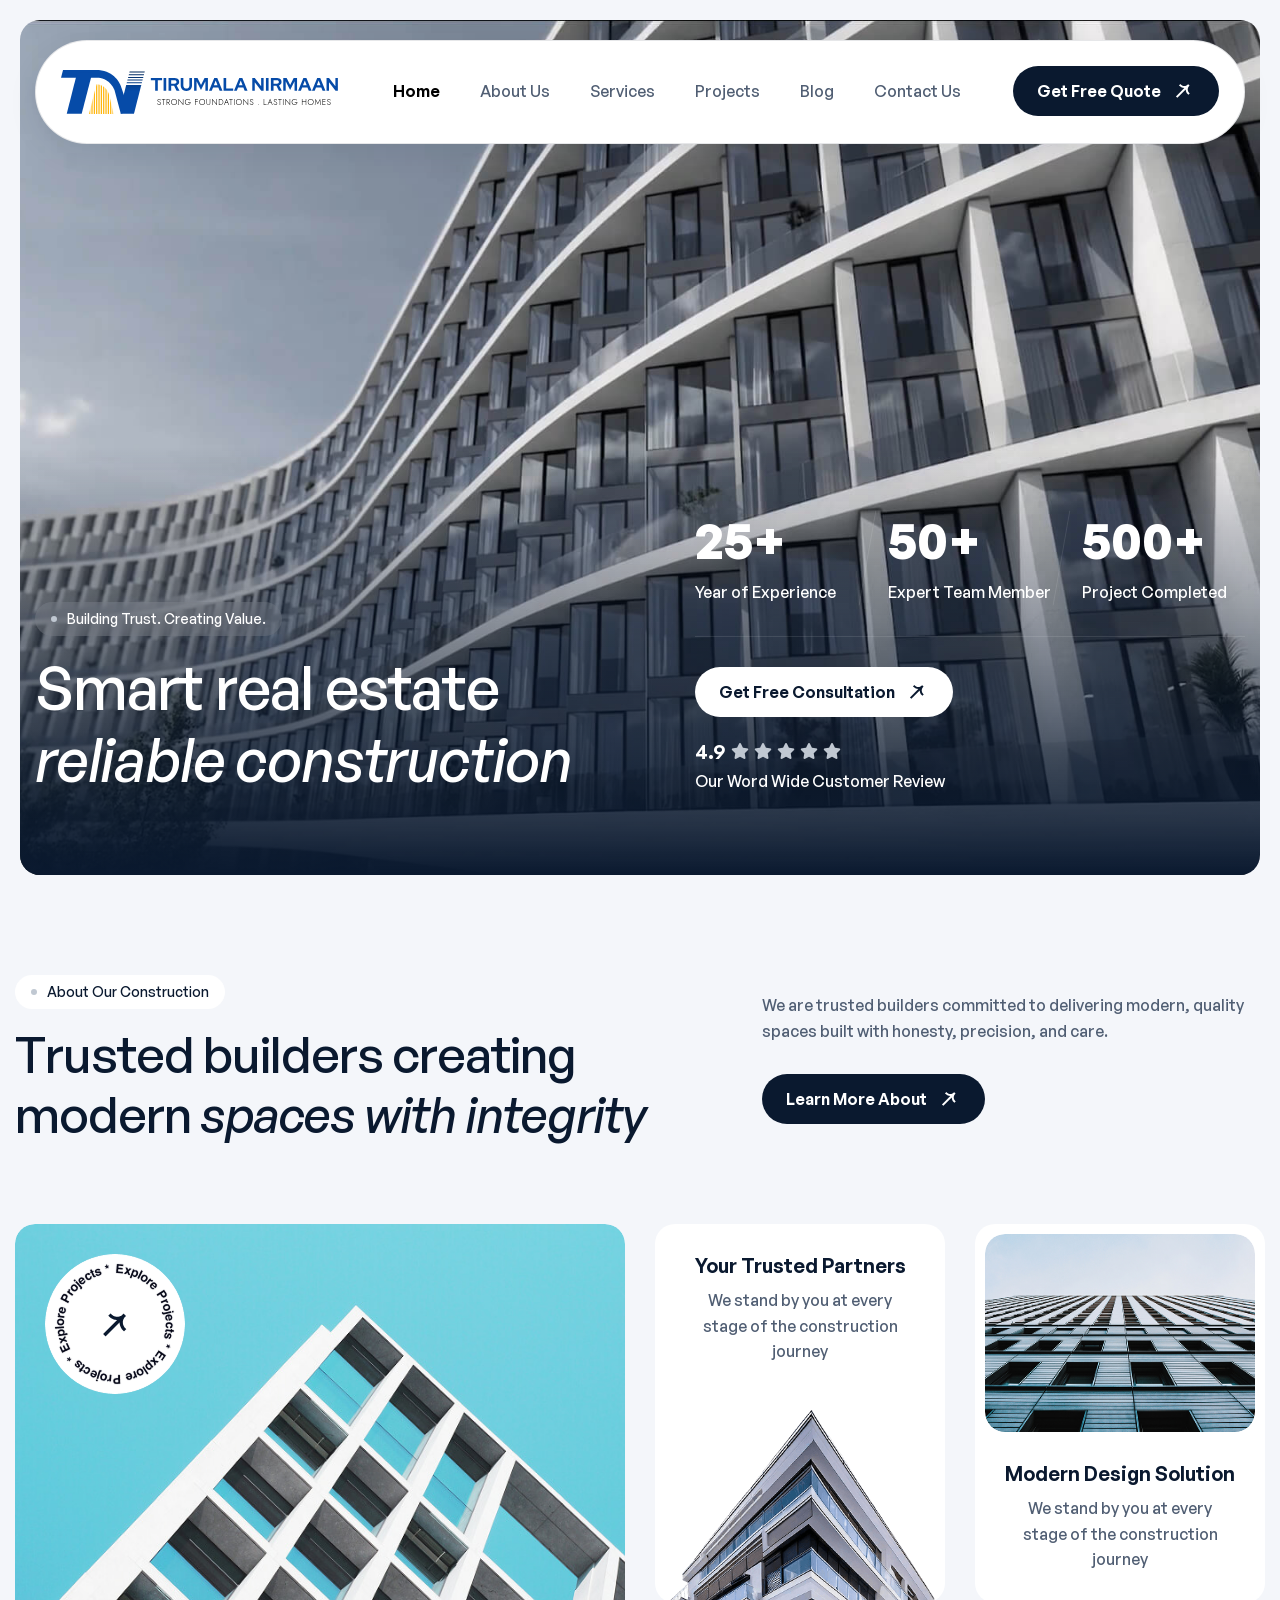
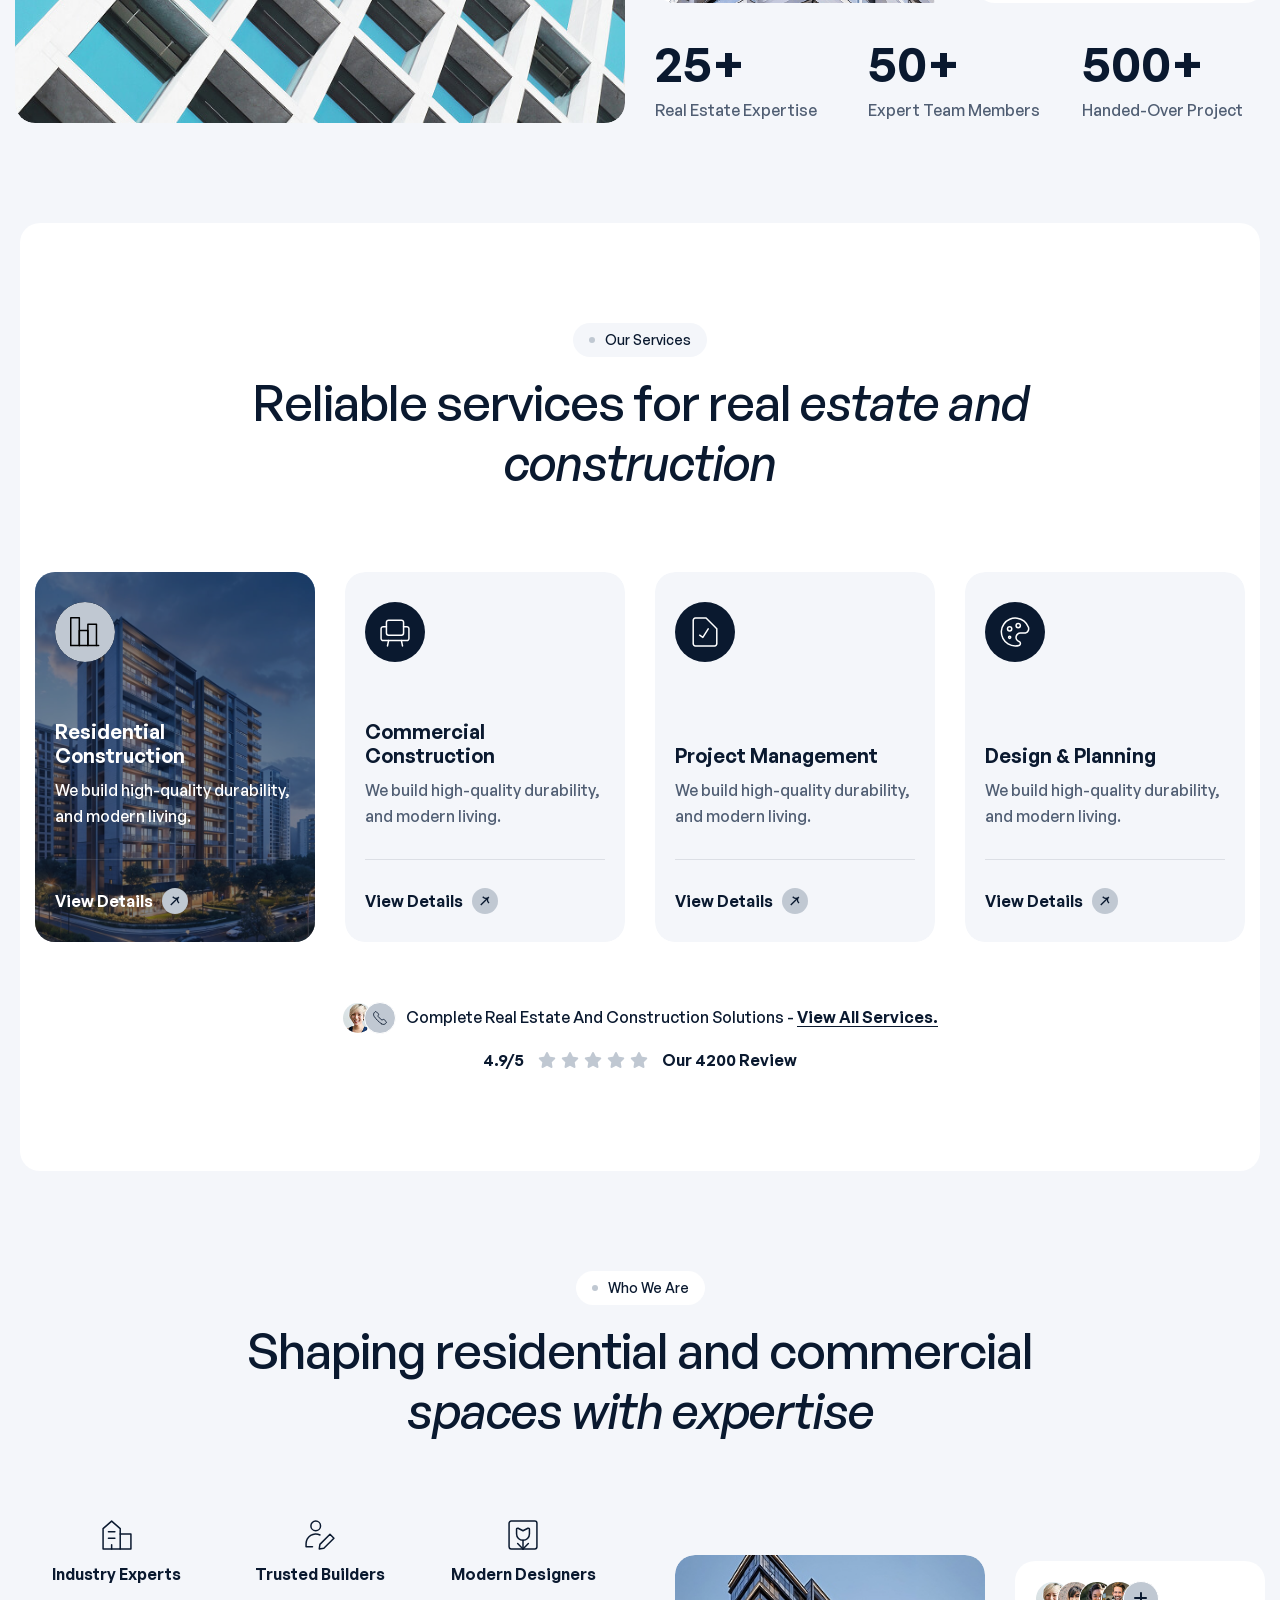
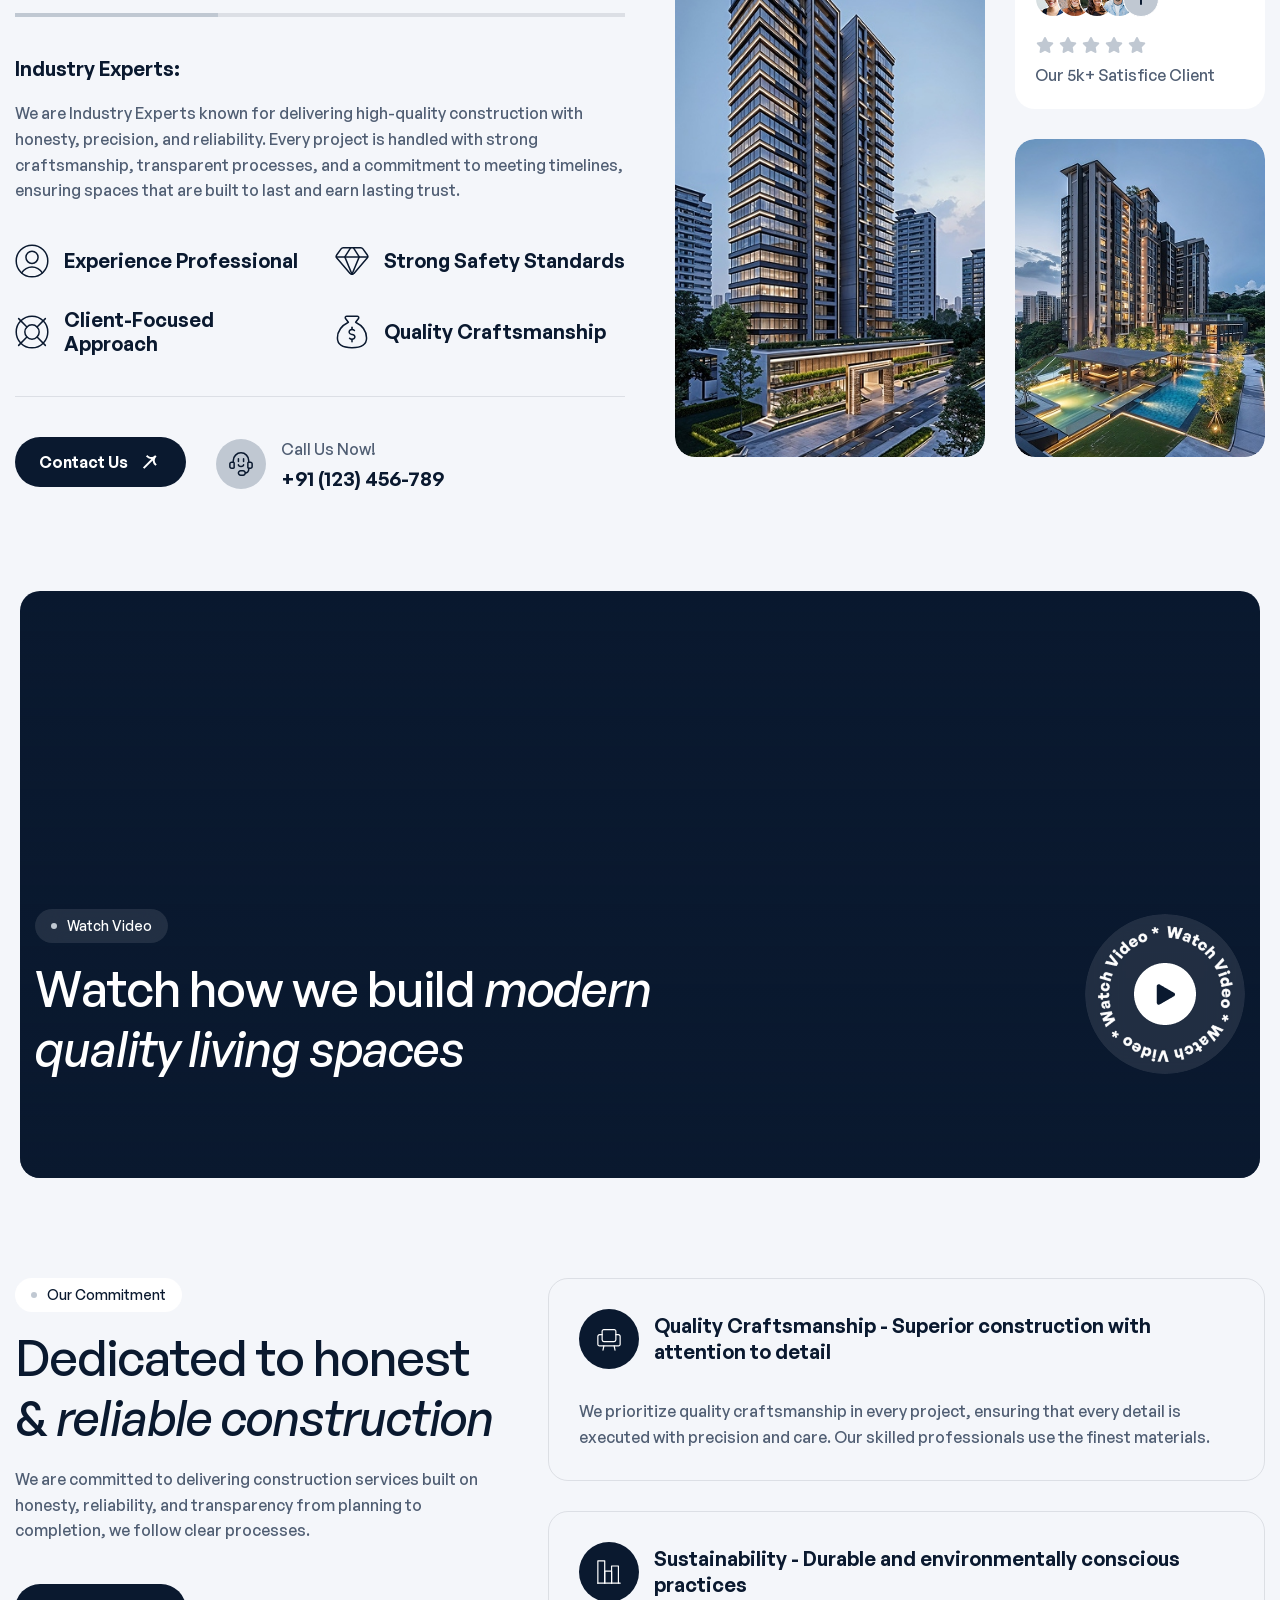
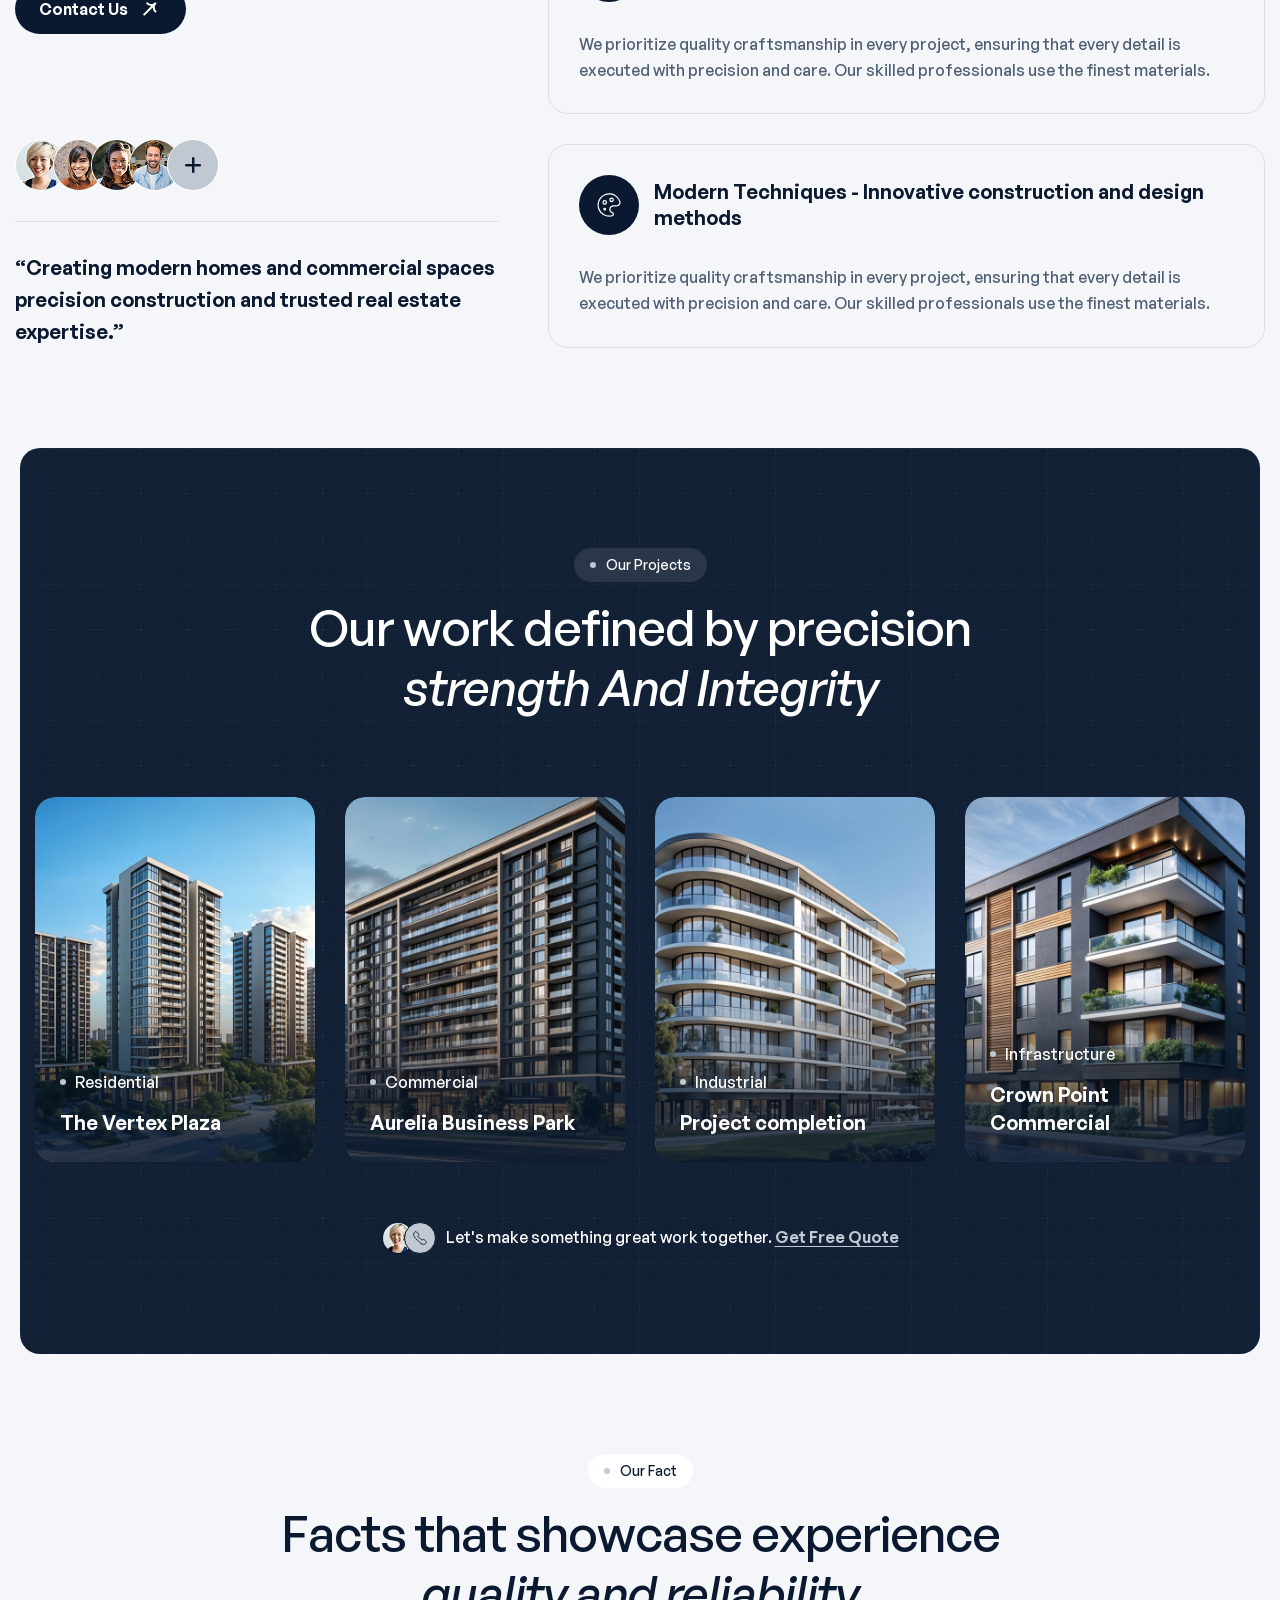
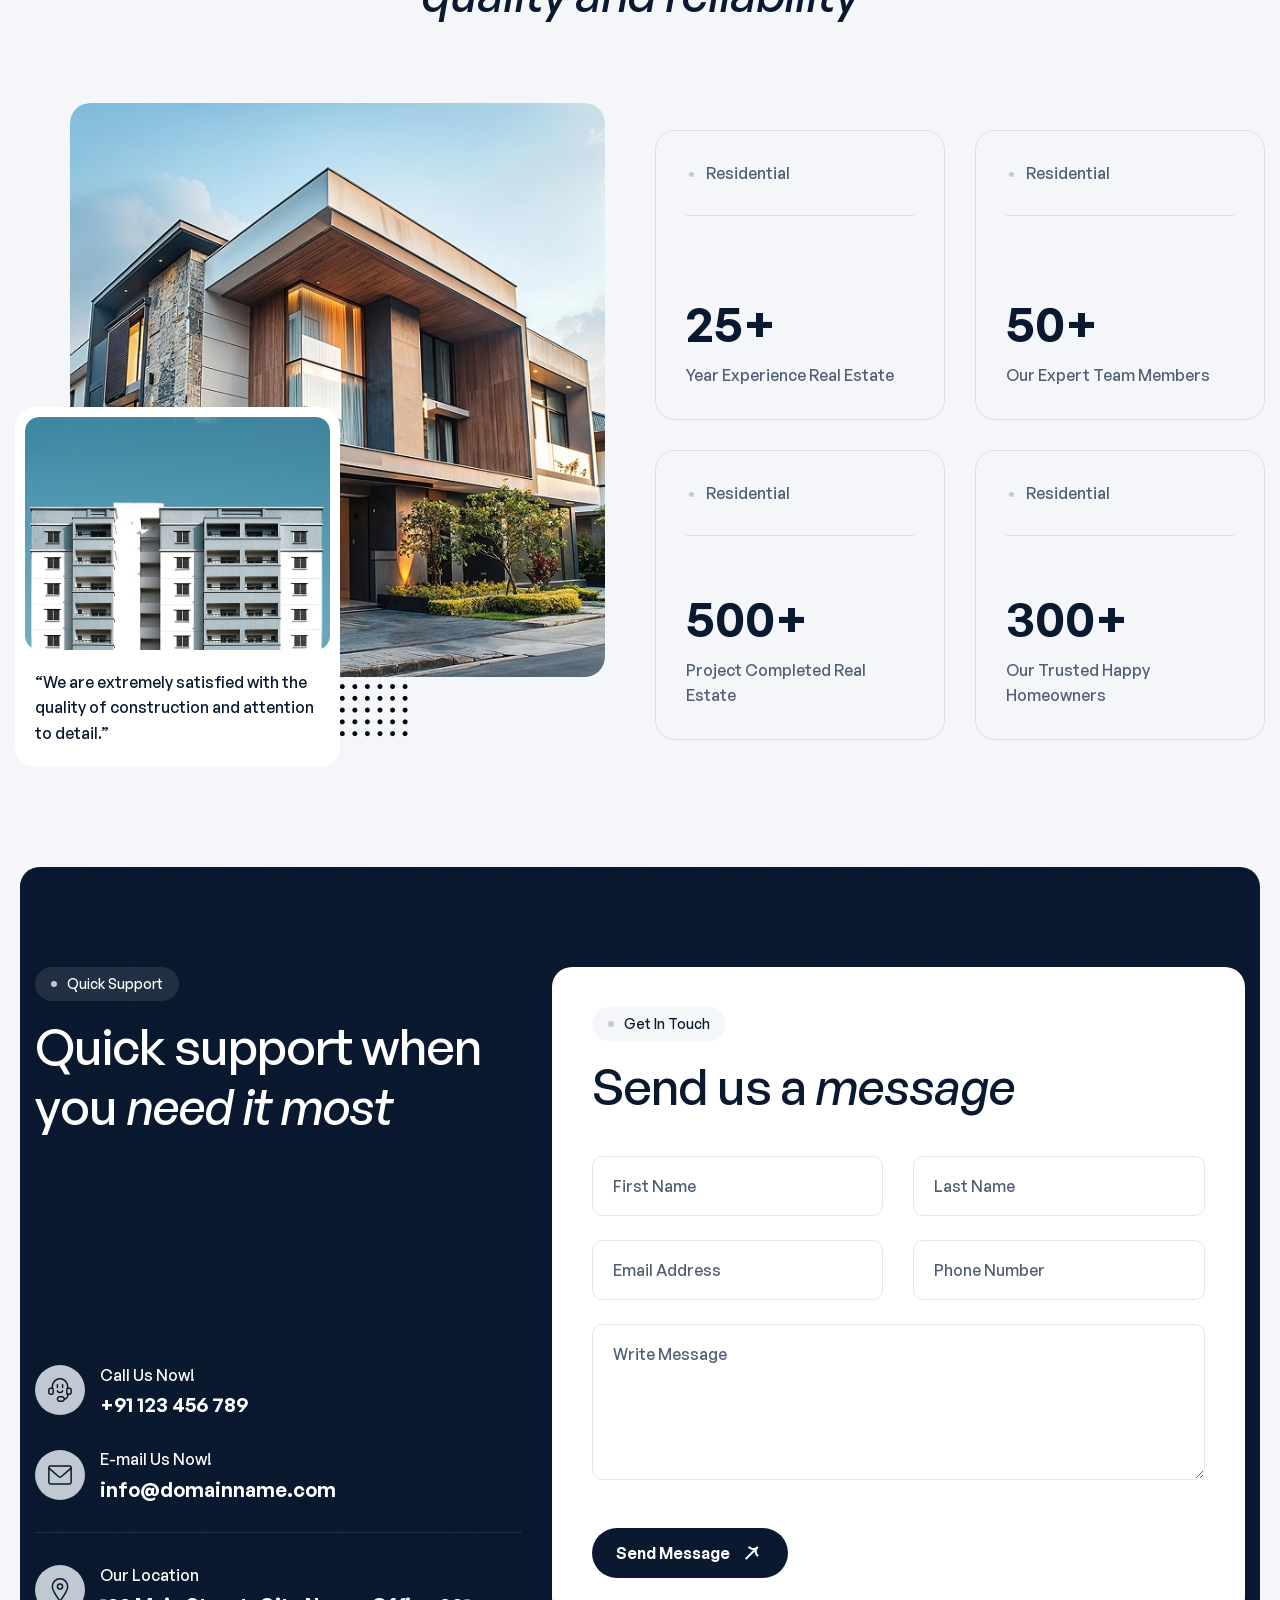
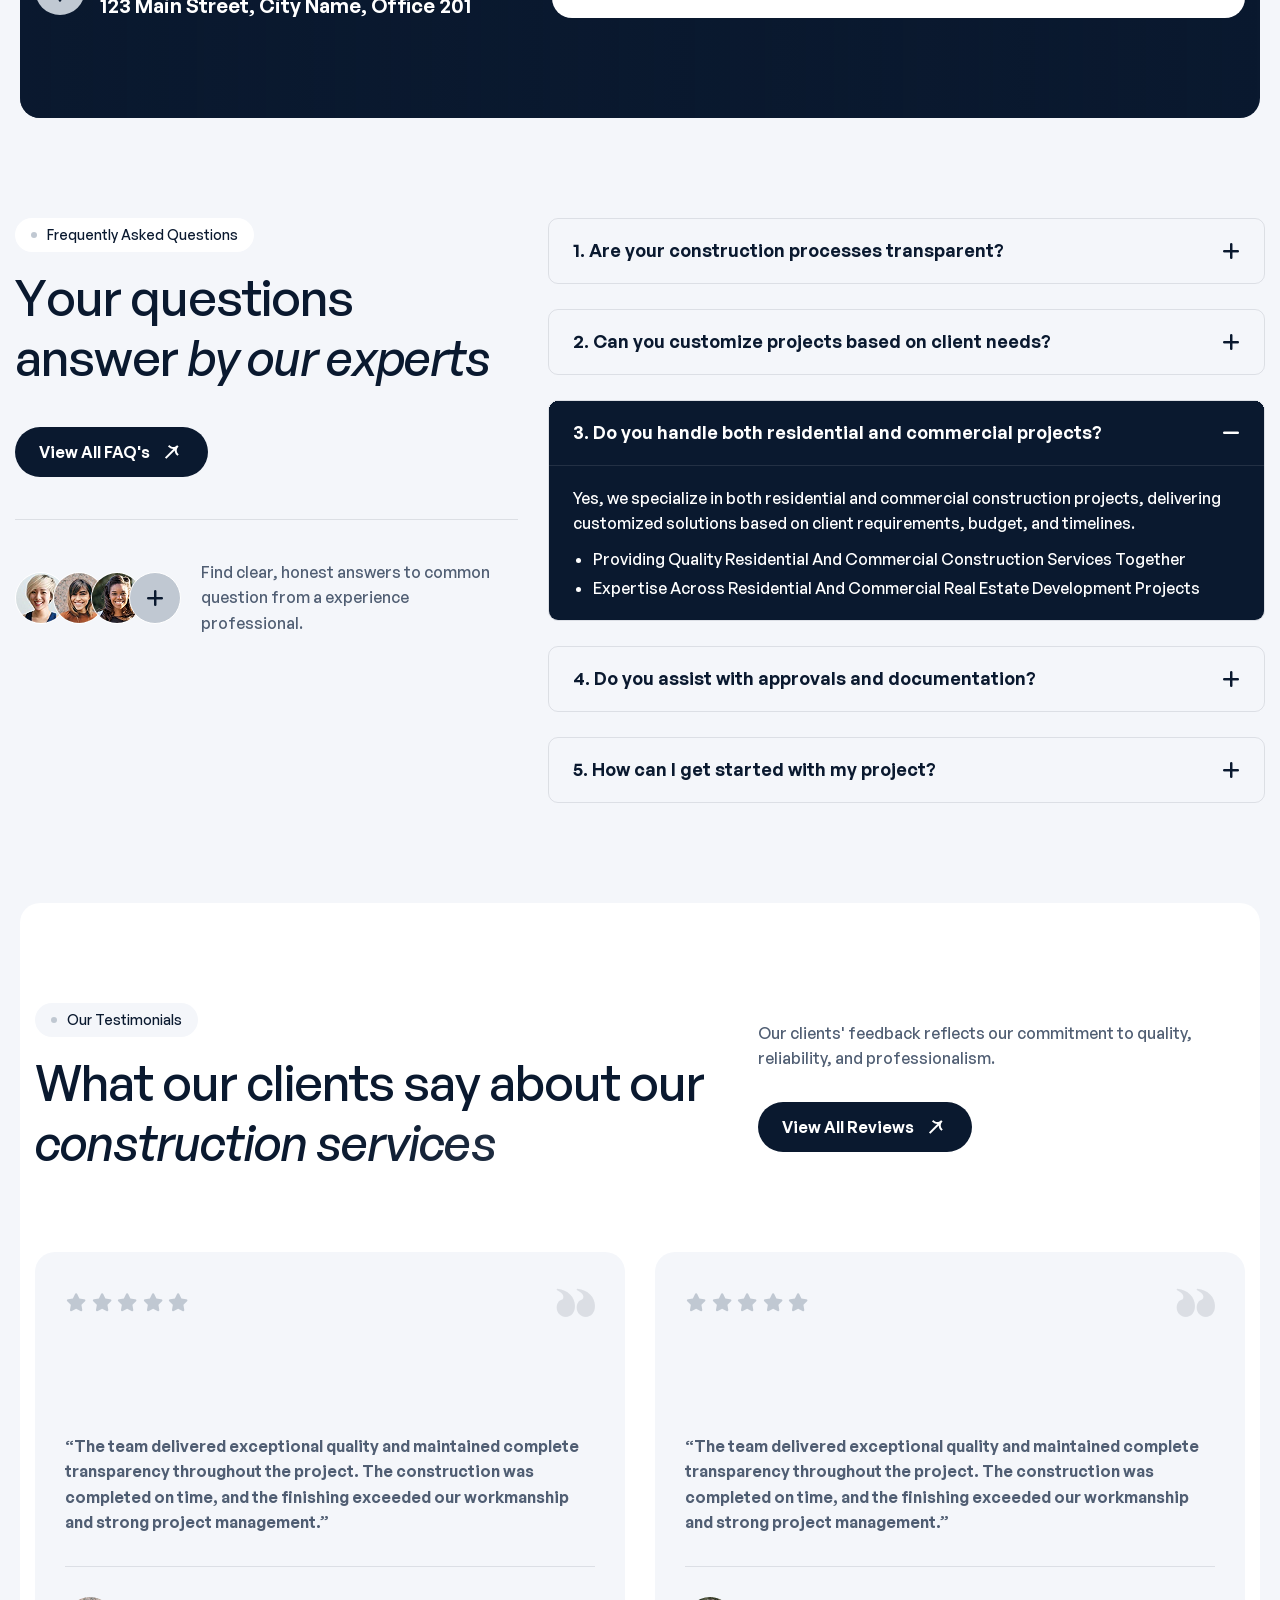
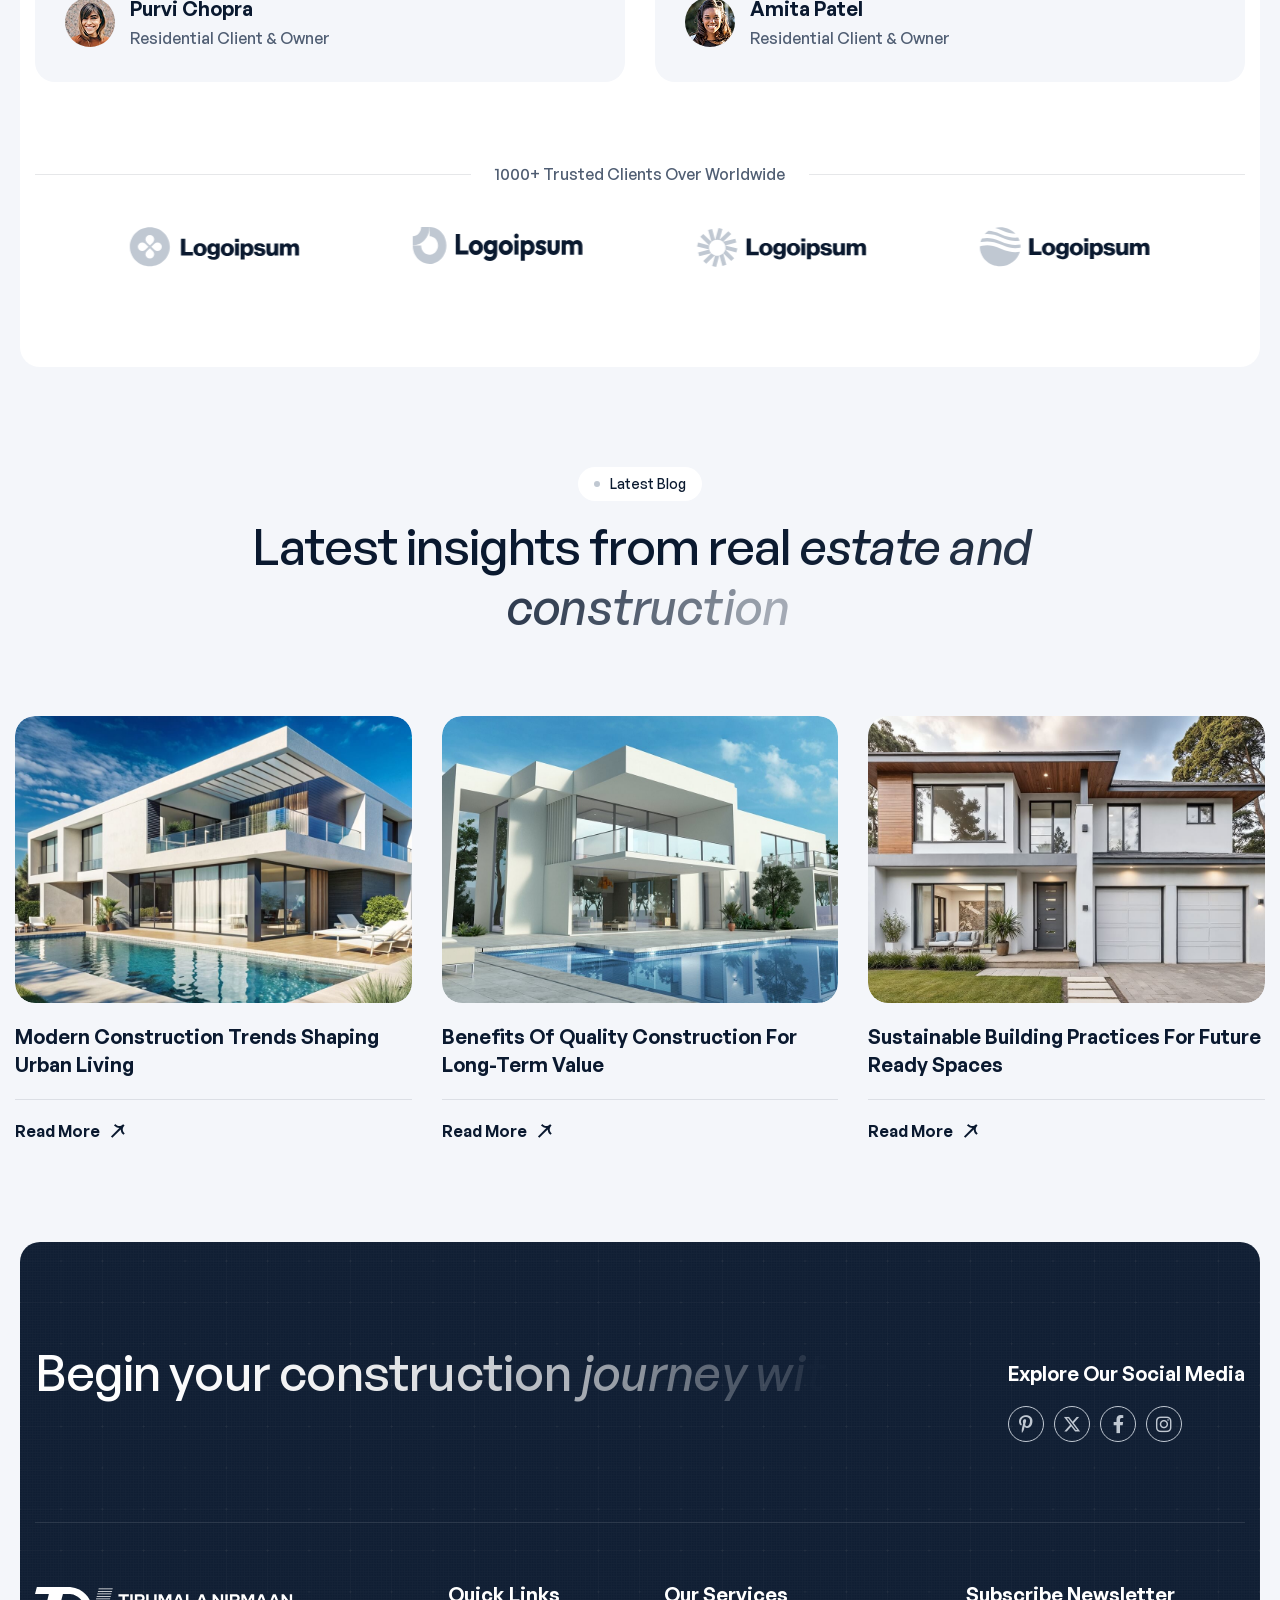
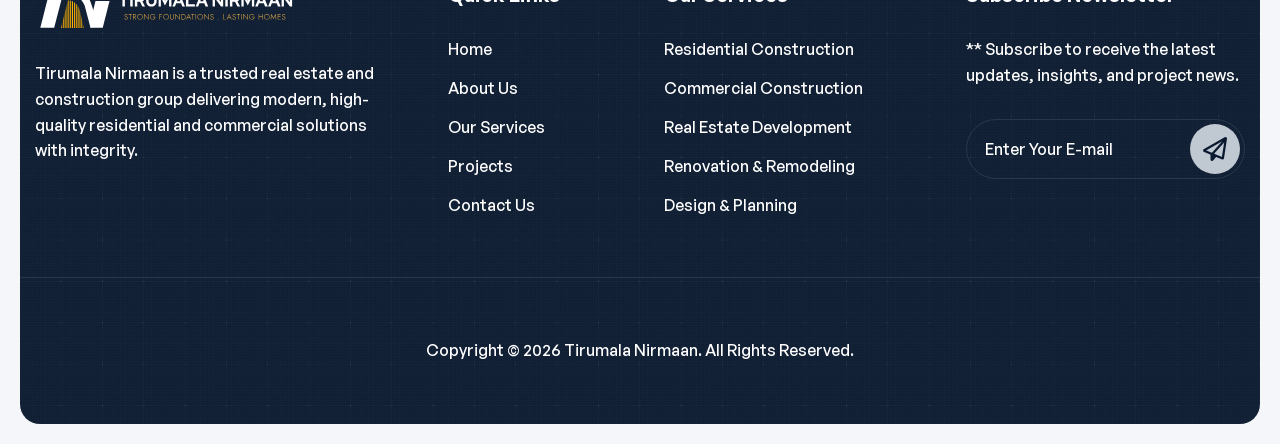
==== index.html @ c07e4fc3 "Initial commit: Tirumala Nirmaan landing page" ====
<!DOCTYPE html><html lang="zxx"><head>
	<!-- Meta -->
	<meta charset="utf-8">
	<meta http-equiv="X-UA-Compatible" content="IE=edge">
	<meta name="viewport" content="width=device-width, initial-scale=1.0, maximum-scale=1">
	<meta name="description" content="">
	<meta name="keywords" content="">
	<meta name="author" content="Tirumala Nirmaan">
	<!-- Page Title -->
    <title>Tirumala Nirmaan - Real Estate &amp; Construction Group</title>
	<!-- Favicon Icon -->
	<link rel="shortcut icon" type="image/x-icon" href="images/favicon.svg">
    <!-- Custom Fonts Css-->
	<link href="css/fonts.css" rel="stylesheet" media="screen">
	<!-- Bootstrap Css -->
	<link href="css/bootstrap.min.css" rel="stylesheet" media="screen">
	<!-- SlickNav Css -->
	<link href="css/slicknav.min.css" rel="stylesheet">
	<!-- Swiper Css -->
	<link rel="stylesheet" href="css/swiper-bundle.min.css">
	<!-- Font Awesome Icon Css-->
	<link href="css/all.min.css" rel="stylesheet" media="screen">
	<!-- Animated Css -->
	<link href="css/animate.css" rel="stylesheet">
    <!-- Magnific Popup Core Css File -->
	<link rel="stylesheet" href="css/magnific-popup.css">
	<!-- Mouse Cursor Css File -->
	<link rel="stylesheet" href="css/mousecursor.css">
	<!-- Main Custom Css -->
	<link href="css/custom.css" rel="stylesheet" media="screen">
</head>
<body>

    <!-- Preloader Start -->
	<div class="preloader">
		<div class="loading-container">
			<div class="loading"></div>
			<div id="loading-icon"><img src="images/loader.svg" alt=""></div>
		</div>
	</div>
	<!-- Preloader End -->

    <!-- Header Start -->
	<header class="main-header">
		<div class="header-sticky bg-section">
			<nav class="navbar navbar-expand-lg">
				<div class="container">
					<!-- Logo Start -->
					<a class="navbar-brand" href="#home">
						<img src="images/logo.svg" alt="Tirumala Nirmaan">
					</a>
					<!-- Logo End -->

                    <!-- Main Menu Start -->
                    <div class="collapse navbar-collapse main-menu">
                        <div class="nav-menu-wrapper">
                            <ul class="navbar-nav mr-auto" id="menu">
                                <li class="nav-item"><a class="nav-link active" href="#home">Home</a></li>
                                <li class="nav-item"><a class="nav-link" href="#about">About Us</a></li>
                                <li class="nav-item"><a class="nav-link" href="#services">Services</a></li>
                                <li class="nav-item"><a class="nav-link" href="#projects">Projects</a></li>
                                <li class="nav-item"><a class="nav-link" href="#blog">Blog</a></li>
                                <li class="nav-item"><a class="nav-link" href="#contact">Contact Us</a></li>
                            </ul>
                        </div>
                        
                        <!-- Header Btn Start -->
                        <div class="header-btn">
                            <a href="#contact" class="btn-default">Get Free Quote</a>
                        </div>
                        <!-- Header Btn End -->
                    </div>
					<!-- Main Menu End -->
					<div class="navbar-toggle"></div>
				</div>
			</nav>
			<div class="responsive-menu"></div>
		</div>
	</header>
	<!-- Header End -->

    <!-- Hero Section Start -->
    <div id="home" class="hero hero-video bg-section dark-section">
        <!-- Video Start -->
        <div class="hero-bg-video">
            <!-- Selfhosted Video Start -->
            <!-- <video autoplay muted loop id="myvideo"><source src="images/hero-bg-video.mp4" type="video/mp4"></video> -->
            <video autoplay="" muted="" loop="" id="myvideo"><source src="media/tirumala-nirmaan-video.mp4" type="video/mp4"></video>
            
            <!-- Selfhosted Video End -->

            <!-- Youtube Video Start -->
            <!-- <div id="herovideo" class="player" data-property="{videoURL:'OjTRVpgtcG4',containment:'.hero-video', showControls:false, autoPlay:true, loop:true, vol:0, mute:false, startAt:0,  stopAt:296, opacity:1, addRaster:true, quality:'large', optimizeDisplay:true}"></div> -->
            <!-- Youtube Video End -->
        </div>
        <!-- Video End -->

        <div class="container">
            <div class="row align-items-end">
                <div class="col-xl-6">
                    <!-- Hero Content Box Start -->
                    <div class="hero-content-box">
                        <!-- Section Title Start -->
                        <div class="section-title">
                            <span class="section-sub-title wow fadeInUp">Building Trust. Creating Value.</span>
                            <h1 class="text-anime-style-2" data-cursor="-opaque">Smart real estate <span>reliable construction</span></h1>
                        </div>
                        <!-- Section Title End -->
                    </div>
                    <!-- Hero Content Box End -->
                </div>

                <div class="col-xl-6">
                    <!-- Hero Counter Box Start -->
                    <div class="hero-counter-box">
                        <!-- Hero Counter List Start -->
                        <div class="hero-counter-list wow fadeInUp">
                            <!-- Hero Counter Item Start -->
                            <div class="hero-counter-item">
                                <h2><span class="counter">25</span>+</h2>
                                <p>Year of Experience</p>
                            </div>
                            <!-- Hero Counter Item End -->

                            <!-- Hero Counter Item Start -->
                            <div class="hero-counter-item">
                                <h2><span class="counter">50</span>+</h2>
                                <p>Expert Team Member</p>
                            </div>
                            <!-- Hero Counter Item End -->

                            <!-- Hero Counter Item Start -->
                            <div class="hero-counter-item">
                                <h2><span class="counter">500</span>+</h2>
                                <p>Project Completed</p>
                            </div>
                            <!-- Hero Counter Item End -->
                        </div>
                        <!-- Hero Counter List End -->

                        <!-- Hero Counter Footer Start -->
                        <div class="hero-counter-footer wow fadeInUp" data-wow-delay="0.2s">
                            <!-- Hero Button Start -->
                            <div class="hero-btn">
                                <a href="#contact" class="btn-default btn-highlighted">Get Free Consultation</a>
                            </div>
                            <!-- Hero Button End -->

                            <!-- Hero Rating Box Start -->
                            <div class="hero-rating-box">
                                <!-- Hero Rating Box Header Start -->
                                <div class="hero-rating-box-header">
                                    <h3><span class="counter">4.9</span></h3>
                                    <p>
                                        <i class="fa fa-solid fa-star"></i>
                                        <i class="fa fa-solid fa-star"></i>
                                        <i class="fa fa-solid fa-star"></i>
                                        <i class="fa fa-solid fa-star"></i>
                                        <i class="fa fa-solid fa-star"></i>
                                    </p>
                                </div>
                                <!-- Hero Rating Box Header End -->

                                <!-- Hero Rating Box Content Start -->
                                <div class="hero-rating-box-content">
                                    <p>Our Word Wide Customer Review</p>
                                </div>
                                <!-- Hero Rating Box Content End -->
                            </div>
                            <!-- Hero Rating Box End -->
                        </div>
                        <!-- Hero Counter Footer End -->
                    </div>
                    <!-- Hero Counter Box End -->
                </div>
            </div>
        </div>
    </div>
    <!-- Hero Section End -->

    <!-- About US Section Start -->
    <div id="about" class="about-us">
        <div class="container">
            <div class="row section-row align-items-center">
                <div class="col-xl-7">
                    <!-- Section Title Start -->
                    <div class="section-title">
                        <span class="section-sub-title wow fadeInUp">About Our Construction</span>
                        <h2 class="text-anime-style-2" data-cursor="-opaque">Trusted builders creating modern <span>spaces with integrity</span></h2>
                    </div>
                    <!-- Section Title End -->
                </div>

                <div class="col-xl-5">
                    <!-- Section Content Button Start -->
                    <div class="section-content-btn">
                        <!-- Section Title Content Start -->
                        <div class="section-title-content wow fadeInUp" data-wow-delay="0.2s">
                            <p>We are trusted builders committed to delivering modern, quality spaces built with honesty, precision, and care.</p>
                        </div>
                        <!-- Section Title Content End -->
    
                        <!-- Section Button Start -->
                        <div class="section-btn wow fadeInUp" data-wow-delay="0.4s">
                            <a href="#about" class="btn-default">Learn More About</a>
                        </div>
                        <!-- Section Button End -->
                    </div>   
                    <!-- Section Content Button End -->
                </div>
            </div>

            <div class="row">
                <div class="col-xl-6">
                    <!-- About US Image Box Start -->
                    <div class="about-us-image-box wow fadeInUp">
                        <!-- About Us Image Start -->
                        <div class="about-us-image">
                            <figure class="image-anime">
                                <img src="images/about-us-image.jpg" alt="">
                            </figure>
                        </div>
                        <!-- About Us Image End -->

                        <!-- About Us Circle Start -->
                        <div class="about-us-circle">
                            <a href="#">
                                <img src="images/circle-project.png" alt="">
                            </a>
                        </div>
                        <!-- About Us Circle End -->
                    </div>
                    <!-- About Us Image Box End -->
                </div>

                <div class="col-xl-6">
                    <!-- About Us Content Box Start -->
                    <div class="about-us-content-box wow fadeInUp" data-wow-delay="0.2s">
                        <!-- About Us Item List Start -->
                        <div class="about-us-item-list">
                            <!-- About Us Item Start -->
                            <div class="about-us-item box-1">
                                <!-- About Us Item Content Start -->
                                <div class="about-us-item-content">
                                    <h3>Your Trusted Partners</h3>
                                    <p>We stand by you at every stage of the construction journey</p>
                                </div>
                                <!-- About Us Item Content End -->

                                <!-- About Us Item Image Start -->
                                <div class="about-us-item-image">
                                    <figure>
                                        <img src="images/about-us-item-image-1.png" alt="">
                                    </figure>
                                </div>
                                <!-- About Us Item Image End -->
                            </div>
                            <!-- About Us Item End -->

                            <!-- About Us Item Start -->
                            <div class="about-us-item box-2">
                                <!-- About Us Item Content Start -->
                                <div class="about-us-item-content">
                                    <h3>Modern Design Solution</h3>
                                    <p>We stand by you at every stage of the construction journey</p>
                                </div>
                                <!-- About Us Item Content End -->

                                <!-- About Us Item Image Start -->
                                <div class="about-us-item-image">
                                    <figure class="image-anime">
                                        <img src="images/about-us-item-image-2.jpg" alt="">
                                    </figure>
                                </div>
                                <!-- About Us Item Image End -->
                            </div>
                            <!-- About Us Item End -->
                        </div>
                        <!-- About Us Item List End -->

                        <!-- About Counter List Start -->
                        <div class="about-counter-item-list">
                            <!-- About Counter Item Start -->
                            <div class="about-counter-item">
                                <h2><span class="counter">25</span>+</h2>
                                <p>Real Estate Expertise</p>
                            </div>
                            <!-- About Counter Item End -->

                            <!-- About Counter Item Start -->
                            <div class="about-counter-item">
                                <h2><span class="counter">50</span>+</h2>
                                <p>Expert Team Members</p>
                            </div>
                            <!-- About Counter Item End -->

                            <!-- About Counter Item Start -->
                            <div class="about-counter-item">
                                <h2><span class="counter">500</span>+</h2>
                                <p>Handed-Over Project</p>
                            </div>
                            <!-- About Counter Item End -->
                        </div>
                        <!-- About Counter List End -->
                    </div>
                    <!-- About Us Content Box End -->
                </div>
            </div>
        </div>
    </div>
    <!-- About US Section End -->

    <!-- Our Service Section Start -->
    <div id="services" class="our-service bg-section">
        <div class="container">
            <div class="row section-row">
                <div class="col-lg-12">
                    <!-- Section Title Start -->
                    <div class="section-title section-title-center">
                        <span class="section-sub-title wow fadeInUp">Our Services</span>
                        <h2 class="text-anime-style-2" data-cursor="-opaque">Reliable services for real <span>estate and construction</span></h2>
                    </div>
                    <!-- Section Title End -->
                </div>
            </div>

            <div class="row service-item-list">
                <div class="col-xl-3 col-md-6">
                    <!-- Service Item Start -->
                    <div class="service-item active wow fadeInUp">
                        <!-- Service Item Image Start -->
                        <div class="service-item-image">
                            <figure>
                                <img src="images/service-1.jpg" alt="">
                            </figure>
                        </div>
                        <!-- Service Item Image End -->

                        <!-- Service Item Body Start -->
                        <div class="service-item-body">
                            <div class="icon-box">
                                <img src="images/icon-service-item-1.svg" alt="">
                            </div>

                            <!-- Service Item Body Content Start -->
                            <div class="service-item-body-content">
                                <!-- Service Item Content Start -->
                                <div class="service-item-content">
                                    <h2><a href="service-single.html">Residential Construction</a></h2>
                                    <p>We build high-quality durability, and modern living.</p>
                                </div>
                                <!-- Service Item Content End -->

                                <!-- Service Item Button Start -->
                                <div class="service-item-btn">
                                    <a href="#" class="readmore-btn">View Details</a>
                                </div>
                                <!-- Service Item Button End -->
                            </div>
                            <!-- Service Item Body Content End -->
                        </div>
                        <!-- Service Item Body End -->
                    </div>
                    <!-- Service Item End -->
                </div>

                <div class="col-xl-3 col-md-6">
                    <!-- Service Item Start -->
                    <div class="service-item wow fadeInUp" data-wow-delay="0.2s">
                        <!-- Service Item Image Start -->
                        <div class="service-item-image">
                            <figure>
                                <img src="images/service-2.jpg" alt="">
                            </figure>
                        </div>
                        <!-- Service Item Image End -->

                        <!-- Service Item Body Start -->
                        <div class="service-item-body">
                            <div class="icon-box">
                                <img src="images/icon-service-item-2.svg" alt="">
                            </div>

                            <!-- Service Item Body Content Start -->
                            <div class="service-item-body-content">
                                <!-- Service Item Content Start -->
                                <div class="service-item-content">
                                    <h2><a href="service-single.html">Commercial Construction</a></h2>
                                    <p>We build high-quality durability, and modern living.</p>
                                </div>
                                <!-- Service Item Content End -->

                                <!-- Service Item Button Start -->
                                <div class="service-item-btn">
                                    <a href="#" class="readmore-btn">View Details</a>
                                </div>
                                <!-- Service Item Button End -->
                            </div>
                            <!-- Service Item Body Content End -->
                        </div>
                        <!-- Service Item Body End -->
                    </div>
                    <!-- Service Item End -->
                </div>

                <div class="col-xl-3 col-md-6">
                    <!-- Service Item Start -->
                    <div class="service-item wow fadeInUp" data-wow-delay="0.4s">
                        <!-- Service Item Image Start -->
                        <div class="service-item-image">
                            <figure>
                                <img src="images/service-3.jpg" alt="">
                            </figure>
                        </div>
                        <!-- Service Item Image End -->

                        <!-- Service Item Body Start -->
                        <div class="service-item-body">
                            <div class="icon-box">
                                <img src="images/icon-service-item-3.svg" alt="">
                            </div>

                            <!-- Service Item Body Content Start -->
                            <div class="service-item-body-content">
                                <!-- Service Item Content Start -->
                                <div class="service-item-content">
                                    <h2><a href="service-single.html">Project Management</a></h2>
                                    <p>We build high-quality durability, and modern living.</p>
                                </div>
                                <!-- Service Item Content End -->

                                <!-- Service Item Button Start -->
                                <div class="service-item-btn">
                                    <a href="#" class="readmore-btn">View Details</a>
                                </div>
                                <!-- Service Item Button End -->
                            </div>
                            <!-- Service Item Body Content End -->
                        </div>
                        <!-- Service Item Body End -->
                    </div>
                    <!-- Service Item End -->
                </div>

                <div class="col-xl-3 col-md-6">
                    <!-- Service Item Start -->
                    <div class="service-item wow fadeInUp" data-wow-delay="0.6s">
                        <!-- Service Item Image Start -->
                        <div class="service-item-image">
                            <figure>
                                <img src="images/service-4.jpg" alt="">
                            </figure>
                        </div>
                        <!-- Service Item Image End -->

                        <!-- Service Item Body Start -->
                        <div class="service-item-body">
                            <div class="icon-box">
                                <img src="images/icon-service-item-4.svg" alt="">
                            </div>

                            <!-- Service Item Body Content Start -->
                            <div class="service-item-body-content">
                                <!-- Service Item Content Start -->
                                <div class="service-item-content">
                                    <h2><a href="service-single.html">Design &amp; Planning</a></h2>
                                    <p>We build high-quality durability, and modern living.</p>
                                </div>
                                <!-- Service Item Content End -->

                                <!-- Service Item Button Start -->
                                <div class="service-item-btn">
                                    <a href="#" class="readmore-btn">View Details</a>
                                </div>
                                <!-- Service Item Button End -->
                            </div>
                            <!-- Service Item Body Content End -->
                        </div>
                        <!-- Service Item Body End -->
                    </div>
                    <!-- Service Item End -->
                </div>

                <div class="col-lg-12">
                    <!-- Section Footer Text Start -->
                    <div class="section-footer-text section-satisfy-img wow fadeInUp" data-wow-delay="0.4s">
                        <!-- Satisfy Client Images Start -->
                        <div class="satisfy-client-images">
                            <div class="satisfy-client-image">
                                <figure class="image-anime">
                                    <img src="images/author-1.jpg" alt="">
                                </figure>
                            </div>
                            <div class="satisfy-client-image add-more">
                                <img src="images/icon-phone-primary.svg" alt="">
                            </div>
                        </div>
                        <!-- Satisfy Client Images End -->    
                        <p>Complete Real Estate And Construction Solutions - <a href="#">View all services.</a></p>
                        <ul>
                            <li><span class="counter">4.9</span>/5</li>
                            <li>
                                <i class="fa-solid fa-star"></i>
                                <i class="fa-solid fa-star"></i>
                                <i class="fa-solid fa-star"></i>
                                <i class="fa-solid fa-star"></i>
                                <i class="fa-solid fa-star"></i>
                            </li>
                            <li>Our 4200 Review </li>
                        </ul>
                    </div>
                    <!-- Section Footer Text End -->
                </div>
            </div>
        </div>
    </div>
    <!-- Our Service Section End -->

    <!-- Who We Are Section Start -->
    <div class="who-we-are">
        <div class="container">
            <div class="row section-row">
                <div class="col-lg-12">
                    <!-- Section Title Start -->
                    <div class="section-title section-title-center">
                        <span class="section-sub-title wow fadeInUp">Who We Are</span>
                        <h2 class="wow fadeInUp" data-wow-delay="0.2s">Shaping residential and commercial <span>spaces with expertise</span></h2>
                    </div>
                    <!-- Section Title End -->
                </div>
            </div>

            <div class="row align-items-center">
                <div class="col-xl-6">
                    <!-- Who We Content Start -->
                    <div class="who-we-content wow fadeInUp">
                        <!-- Our Who We Box Start -->
                        <div class="who-we-box tab-content" id="mvTabContent">
                            <!-- Sidebar Our Who We Nav start -->
                            <div class="who-we-nav">
                                <ul class="nav nav-tabs" id="mvTab" role="tablist">
                                    <li class="nav-item" role="presentation">
                                        <button class="nav-link active" id="first-tab" data-bs-toggle="tab" data-bs-target="#first" type="button" role="tab" aria-controls="first" aria-selected="true"><img src="images/icon-who-we-tab-1.svg" alt=""> Industry Experts</button>
                                    </li>
                                    <li class="nav-item" role="presentation">
                                        <button class="nav-link" id="second-tab" data-bs-toggle="tab" data-bs-target="#second" type="button" role="tab" aria-selected="false"><img src="images/icon-who-we-tab-2.svg" alt=""> Trusted Builders</button>
                                    </li>
                                    <li class="nav-item" role="presentation">
                                        <button class="nav-link" id="third-tab" data-bs-toggle="tab" data-bs-target="#third" type="button" role="tab" aria-selected="false"> <img src="images/icon-who-we-tab-3.svg" alt="">Modern Designers</button>
                                    </li>
                                </ul>
                            </div>
                            <!-- Sidebar Our Mission Vision Nav End -->

                            <!-- Our who-we Tab Item Start -->
                            <div class="who-we-tab-item tab-pane fade show active" id="first" role="tabpanel">
                                <div class="who-we-tab-content">
                                    <div class="who-we-tab-header-content">
                                        <h3> Industry Experts:</h3>
                                        <p>We are Industry Experts known for delivering high-quality construction with honesty, precision, and reliability. Every project is handled with strong craftsmanship, transparent processes, and a commitment to meeting timelines, ensuring spaces that are built to last and earn lasting trust.</p>
                                    </div>

                                    <!-- Who We Item List Start -->
                                    <div class="who-we-item-list">
                                        <!-- Who We Item Start -->
                                        <div class="who-we-item">
                                            <div class="icon-box">
                                                <img src="images/icon-who-we-item-1.svg" alt="">
                                            </div>
                                            <div class="who-we-item-content">
                                                <h3>Experience Professional</h3>
                                            </div>
                                        </div>
                                        <!-- Who We Item End -->

                                        <!-- Who We Item Start -->
                                        <div class="who-we-item">
                                            <div class="icon-box">
                                                <img src="images/icon-who-we-item-2.svg" alt="">
                                            </div>
                                            <div class="who-we-item-content">
                                                <h3>Strong Safety Standards</h3>
                                            </div>
                                        </div>
                                        <!-- Who We Item End -->

                                        <!-- Who We Item Start -->
                                        <div class="who-we-item">
                                            <div class="icon-box">
                                                <img src="images/icon-who-we-item-3.svg" alt="">
                                            </div>
                                            <div class="who-we-item-content">
                                                <h3>Client-Focused Approach</h3>
                                            </div>
                                        </div>
                                        <!-- Who We Item End -->

                                        <!-- Who We Item Start -->
                                        <div class="who-we-item">
                                            <div class="icon-box">
                                                <img src="images/icon-who-we-item-4.svg" alt="">
                                            </div>
                                            <div class="who-we-item-content">
                                                <h3>Quality Craftsmanship</h3>
                                            </div>
                                        </div>
                                        <!-- Who We Item End -->
                                    </div>
                                    <!-- Who We Item List End -->
                                </div>
                            </div>
                            <!-- Our who-we Tab Item End -->

                            <!-- Our who-we Tab Item Start -->
                            <div class="who-we-tab-item tab-pane fade" id="second" role="tabpanel">
                                <div class="who-we-tab-content">
                                    <div class="who-we-tab-header-content">
                                        <h3>Trusted builders:</h3>
                                        <p>We are trusted builders known for delivering high-quality construction with honesty, precision, and reliability. Every project is handled with strong craftsmanship, transparent processes, and a commitment to meeting timelines, ensuring spaces that are built to last and earn lasting trust.</p>
                                    </div>

                                    <!-- Who We Item List Start -->
                                    <div class="who-we-item-list">
                                        <!-- Who We Item Start -->
                                        <div class="who-we-item">
                                            <div class="icon-box">
                                                <img src="images/icon-who-we-item-1.svg" alt="">
                                            </div>
                                            <div class="who-we-item-content">
                                                <h3>Experience Professional</h3>
                                            </div>
                                        </div>
                                        <!-- Who We Item End -->

                                        <!-- Who We Item Start -->
                                        <div class="who-we-item">
                                            <div class="icon-box">
                                                <img src="images/icon-who-we-item-2.svg" alt="">
                                            </div>
                                            <div class="who-we-item-content">
                                                <h3>Strong Safety Standards</h3>
                                            </div>
                                        </div>
                                        <!-- Who We Item End -->

                                        <!-- Who We Item Start -->
                                        <div class="who-we-item">
                                            <div class="icon-box">
                                                <img src="images/icon-who-we-item-3.svg" alt="">
                                            </div>
                                            <div class="who-we-item-content">
                                                <h3>Client-Focused Approach</h3>
                                            </div>
                                        </div>
                                        <!-- Who We Item End -->

                                        <!-- Who We Item Start -->
                                        <div class="who-we-item">
                                            <div class="icon-box">
                                                <img src="images/icon-who-we-item-4.svg" alt="">
                                            </div>
                                            <div class="who-we-item-content">
                                                <h3>Quality Craftsmanship</h3>
                                            </div>
                                        </div>
                                        <!-- Who We Item End -->
                                    </div>
                                    <!-- Who We Item List End -->
                                </div>
                            </div>
                            <!-- Our who-we Tab Item End -->

                            <!-- Our who-we Tab Item Start -->
                            <div class="who-we-tab-item tab-pane fade" id="third" role="tabpanel">
                                <div class="who-we-tab-content">
                                    <div class="who-we-tab-header-content">
                                        <h3>Modern Designers:</h3>
                                        <p>We are Modern Designers known for delivering high-quality construction with honesty, precision, and reliability. Every project is handled with strong craftsmanship, transparent processes, and a commitment to meeting timelines, ensuring spaces that are built to last and earn lasting trust.</p>
                                    </div>

                                    <!-- Who We Item List Start -->
                                    <div class="who-we-item-list">
                                        <!-- Who We Item Start -->
                                        <div class="who-we-item">
                                            <div class="icon-box">
                                                <img src="images/icon-who-we-item-1.svg" alt="">
                                            </div>
                                            <div class="who-we-item-content">
                                                <h3>Experience Professional</h3>
                                            </div>
                                        </div>
                                        <!-- Who We Item End -->

                                        <!-- Who We Item Start -->
                                        <div class="who-we-item">
                                            <div class="icon-box">
                                                <img src="images/icon-who-we-item-2.svg" alt="">
                                            </div>
                                            <div class="who-we-item-content">
                                                <h3>Strong Safety Standards</h3>
                                            </div>
                                        </div>
                                        <!-- Who We Item End -->

                                        <!-- Who We Item Start -->
                                        <div class="who-we-item">
                                            <div class="icon-box">
                                                <img src="images/icon-who-we-item-3.svg" alt="">
                                            </div>
                                            <div class="who-we-item-content">
                                                <h3>Client-Focused Approach</h3>
                                            </div>
                                        </div>
                                        <!-- Who We Item End -->

                                        <!-- Who We Item Start -->
                                        <div class="who-we-item">
                                            <div class="icon-box">
                                                <img src="images/icon-who-we-item-4.svg" alt="">
                                            </div>
                                            <div class="who-we-item-content">
                                                <h3>Quality Craftsmanship</h3>
                                            </div>
                                        </div>
                                        <!-- Who We Item End -->
                                    </div>
                                    <!-- Who We Item List End -->
                                </div>
                            </div>
                            <!-- Our who-we Tab Item End -->
                        </div>
                        <!-- Our Who We Box End -->

                        <!-- Who We Footer Start -->
                        <div class="who-we-footer">
                            <div class="who-we-btn">
                                <a href="#contact" class="btn-default">contact us</a>
                            </div>

                            <!-- About Us Contact Box Start  -->
                            <div class="about-us-contact-box">
                                <div class="icon-box">
                                    <img src="images/icon-headphone-primary.svg" alt="">
                                </div>
                                <div class="about-us-conatct-content">
                                    <p>Call Us Now!</p>
                                    <h3><a href="tel:123456789">+91 (123) 456-789</a></h3>
                                </div>
                            </div>
                            <!-- About Us Contact Box End  -->
                        </div>
                        <!-- Who We Footer End -->

                    </div>
                    <!-- Who We Content End -->
                </div>

                <div class="col-xl-6">
                    <!-- Who We Image Box Start -->
                    <div class="who-we-image-box">
                        <!-- Who We Are Image Box 1 Start -->
                        <div class="who-we-image-box-1">
                            <!-- Who We Image Start -->
                            <div class="who-we-image">
                                <figure class="image-anime reveal">
                                    <img src="images/who-we-are-image-1.jpg" alt="">
                                </figure>
                            </div>
                            <!-- Who We Image End -->
                        </div>
                        <!-- Who We Image Box 1 End -->

                        <!-- Who We Are Image Box 2 Start -->
                        <div class="who-we-image-box-2">
                            <!-- Who We Cta Box Start-->
                            <div class="who-we-cta-box wow fadeInUp" data-wow-delay="0.2s">
                                <!-- Satisfy Client Images Start -->
                                <div class="satisfy-client-images">
                                    <div class="satisfy-client-image">
                                        <figure class="image-anime">
                                            <img src="images/author-1.jpg" alt="">
                                        </figure>
                                    </div>
                                    <div class="satisfy-client-image">
                                        <figure class="image-anime">
                                            <img src="images/author-2.jpg" alt="">
                                        </figure>
                                    </div>
                                    <div class="satisfy-client-image">
                                        <figure class="image-anime">
                                            <img src="images/author-3.jpg" alt="">
                                        </figure>
                                    </div>
                                    <div class="satisfy-client-image">
                                        <figure class="image-anime">
                                            <img src="images/author-4.jpg" alt="">
                                        </figure>
                                    </div>
                                    <div class="satisfy-client-image add-more">
                                        <i class="fa-solid fa-plus"></i>
                                    </div>
                                </div>
                                <!-- Satisfy Client Images End -->

                                <!-- Who We Cta Rating Start -->
                                <div class="who-we-cta-rating">
                                    <span>
                                        <i class="fa fa-solid fa-star"></i>
                                        <i class="fa fa-solid fa-star"></i>
                                        <i class="fa fa-solid fa-star"></i>
                                        <i class="fa fa-solid fa-star"></i>
                                        <i class="fa fa-solid fa-star"></i>
                                    </span>
                                </div>
                                <!-- Who We Cta Rating End -->

                                <!-- Who We Cta Content Start -->
                                <div class="who-we-cta-content">
                                    <p>Our 5k+ Satisfice Client</p>
                                </div>
                                <!-- Who We Cta Content End -->
                            </div>
                            <!-- Who We Cta Box End-->

                            <!-- Who We Image Start -->
                            <div class="who-we-image">
                                <figure class="image-anime reveal">
                                    <img src="images/who-we-are-image-2.jpg" alt="">
                                </figure>
                            </div>
                            <!-- Who We Image End -->
                        </div>
                        <!-- Who We Image Box 2 End -->
                    </div>
                    <!-- Who We Are Image Box End -->
                </div>
            </div>
        </div>
    </div>
    <!-- Who We Are Section End -->

    <!-- Intro Video Start -->
    <div class="intro-video bg-section dark-section parallaxie">
        <div class="container">
            <div class="row align-items-center">
                <div class="col-xl-7 col-md-9">
                    <!-- Intro Video Content Start -->
                    <div class="intro-video-content">
                        <!-- Section Title Start -->
                        <div class="section-title">
                            <span class="section-sub-title wow fadeInUp">Watch Video</span>
                            <h2 class="text-anime-style-2" data-cursor="-opaque">Watch how we build <span>modern quality living spaces</span></h2>
                        </div>
                        <!-- Section Title End -->
                    </div>
                    <!-- Intro Video Content End -->
                </div>

                <div class="col-xl-5 col-md-3">
                    <!-- Watch Video Circle Start -->
                    <div class="watch-video-circle">
                        <a href="https://www.youtube.com/watch?v=Y-x0efG1seA" class="popup-video" data-cursor-text="Play">
                            <img src="images/watch-video-circle.png" alt="">
                        </a> 
                    </div>     
                    <!-- Watch Video Circle End -->
                </div>
            </div>
        </div>
    </div>
    <!-- Intro Video End -->

    <!-- Our Commitment Section Start -->
    <div class="our-commitment">
        <div class="container">
            <div class="row">
                <div class="col-xl-5">
                    <!-- Our Commitment Content Start -->
                    <div class="our-commitment-content">
                        <!-- Our Commitment Header Content Start -->
                        <div class="our-commitment-header-content">
                            <!-- Section Title Start -->
                            <div class="section-title">
                                <span class="section-sub-title wow fadeInUp">Our Commitment</span>
                                <h2 class="text-anime-style-2" data-cursor="-opaque">Dedicated to honest &amp; <span>reliable construction</span></h2>
                                <p class="wow fadeInUp" data-wow-delay="0.2s">We are committed to delivering construction services built on honesty, reliability, and transparency from planning to completion, we follow clear processes.</p>
                            </div>
                            <!-- Section Title End -->

                            <!-- Our Commitment Button Start -->
                            <div class="our-commitment-btn wow fadeInUp" data-wow-delay="0.4s">
                                <a href="#contact" class="btn-default">Contact Us</a>
                            </div>
                            <!-- Our Commitment Button End -->
                        </div>
                        <!-- Our Commitment Header Content End -->

                        <!-- Commitment Client Box Start -->
                        <div class="commitment-client-box wow fadeInUp" data-wow-delay="0.6s">
                            <!-- Satisfy Client Images Start -->
                            <div class="satisfy-client-images">
                                <div class="satisfy-client-image">
                                    <figure class="image-anime">
                                        <img src="images/author-1.jpg" alt="">
                                    </figure>
                                </div>
                                <div class="satisfy-client-image">
                                    <figure class="image-anime">
                                        <img src="images/author-2.jpg" alt="">
                                    </figure>
                                </div>
                                <div class="satisfy-client-image">
                                    <figure class="image-anime">
                                        <img src="images/author-3.jpg" alt="">
                                    </figure>
                                </div>
                                <div class="satisfy-client-image">
                                    <figure class="image-anime">
                                        <img src="images/author-4.jpg" alt="">
                                    </figure>
                                </div>
                                <div class="satisfy-client-image add-more">
                                    <i class="fa fa-solid fa-plus"></i>
                                </div>
                            </div>
                            <!-- Satisfy Client Images End -->

                            <!-- Commitment Client Box Content Start -->
                            <div class="commitment-client-box-content">
                                <p>“Creating modern homes and commercial spaces precision construction and trusted real estate expertise.”</p>
                            </div>
                            <!-- Commitment Client Box Content End -->
                        </div>
                        <!-- Commitment Client Box End -->
                    </div>
                    <!-- Our Commitment Content End -->
                </div>

                <div class="col-xl-7">
                    <!-- Our Commitment Item List Start -->
                    <div class="our-commitment-item-list">
                        <!-- Our Commitment Item Start -->
                        <div class="commitment-item wow fadeInUp">
                            <!-- Commitment Item Header Start -->
                            <div class="commitment-item-header">
                                <div class="icon-box">
                                    <img src="images/icon-commitment-item-1.svg" alt="">
                                </div>
                                <div class="commitment-item-title">
                                    <h3>Quality Craftsmanship - Superior construction with attention to detail</h3>
                                </div>
                            </div>
                            <!-- Commitment Item Header End -->

                            <!-- Commitment Item Content Start -->
                            <div class="commitment-item-content">
                                <p>We prioritize quality craftsmanship in every project, ensuring that every detail is executed with precision and care. Our skilled professionals use the finest materials.</p>
                            </div>
                            <!-- Commitment Item Content End -->
                        </div>
                        <!-- Our Commitment Item End -->

                        <!-- Our Commitment Item Start -->
                        <div class="commitment-item wow fadeInUp" data-wow-delay="0.2s">
                            <!-- Commitment Item Header Start -->
                            <div class="commitment-item-header">
                                <div class="icon-box">
                                    <img src="images/icon-commitment-item-2.svg" alt="">
                                </div>
                                <div class="commitment-item-title">
                                    <h3>Sustainability - Durable and environmentally conscious practices</h3>
                                </div>
                            </div>
                            <!-- Commitment Item Header End -->

                            <!-- Commitment Item Content Start -->
                            <div class="commitment-item-content">
                                <p>We prioritize quality craftsmanship in every project, ensuring that every detail is executed with precision and care. Our skilled professionals use the finest materials.</p>
                            </div>
                            <!-- Commitment Item Content End -->
                        </div>
                        <!-- Our Commitment Item End -->

                        <!-- Our Commitment Item Start -->
                        <div class="commitment-item wow fadeInUp" data-wow-delay="0.4s">
                            <!-- Commitment Item Header Start -->
                            <div class="commitment-item-header">
                                <div class="icon-box">
                                    <img src="images/icon-commitment-item-3.svg" alt="">
                                </div>
                                <div class="commitment-item-title">
                                    <h3>Modern Techniques - Innovative construction and design methods</h3>
                                </div>
                            </div>
                            <!-- Commitment Item Header End -->

                            <!-- Commitment Item Content Start -->
                            <div class="commitment-item-content">
                                <p>We prioritize quality craftsmanship in every project, ensuring that every detail is executed with precision and care. Our skilled professionals use the finest materials.</p>
                            </div>
                            <!-- Commitment Item Content End -->
                        </div>
                        <!-- Our Commitment Item End -->
                    </div>
                    <!-- Our Commitment Item List End -->
                </div>
            </div>
        </div>
    </div>
    <!-- Our Commitment Section End -->

    <!-- Our Project Section Start -->
    <div id="projects" class="our-project bg-section dark-section">
        <div class="container">
            <div class="row section-row">
                <div class="col-lg-12">
                    <!-- Section Title Start -->
                    <div class="section-title section-title-center">
                        <span class="section-sub-title wow fadeInUp">Our Projects</span>
                        <h2 class="text-anime-style-2" data-cursor="-opaque">Our work defined by precision <span>strength And Integrity</span></h2>
                    </div>
                    <!-- Section Title End -->
                </div>
            </div>

            <div class="row">
                <div class="col-xl-3 col-md-6">
                    <!-- Project Item Start -->
                    <div class="project-item wow fadeInUp">
                        <!-- Project Item Image Start -->
                        <div class="project-item-image">
                            <a href="project-single.html" data-cursor-text="View">
                                <figure>
                                    <img src="images/project-image-1.jpg" alt="">
                                </figure>
                            </a>
                        </div>
                        <!-- Project Item Image End -->

                        <!-- Project Item Content Start -->
                        <div class="project-item-content">
                            <ul>
                                <li><a href="#">Residential</a></li>
                            </ul>
                            <h2><a href="project-single.html">The Vertex Plaza</a></h2>
                        </div>
                        <!-- Project Item Content End -->
                    </div>
                    <!-- Project Item End -->
                </div>

                <div class="col-xl-3 col-md-6">
                    <!-- Project Item Start -->
                    <div class="project-item wow fadeInUp" data-wow-delay="0.2s">
                        <!-- Project Item Image Start -->
                        <div class="project-item-image">
                            <a href="project-single.html" data-cursor-text="View">
                                <figure>
                                    <img src="images/project-image-2.jpg" alt="">
                                </figure>
                            </a>
                        </div>
                        <!-- Project Item Image End -->

                        <!-- Project Item Content Start -->
                        <div class="project-item-content">
                            <ul>
                                <li><a href="#">Commercial</a></li>
                            </ul>
                            <h2><a href="project-single.html">Aurelia Business Park</a></h2>
                        </div>
                        <!-- Project Item Content End -->
                    </div>
                    <!-- Project Item End -->
                </div>

                <div class="col-xl-3 col-md-6">
                    <!-- Project Item Start -->
                    <div class="project-item wow fadeInUp" data-wow-delay="0.4s">
                        <!-- Project Item Image Start -->
                        <div class="project-item-image">
                            <a href="project-single.html" data-cursor-text="View">
                                <figure>
                                    <img src="images/project-image-3.jpg" alt="">
                                </figure>
                            </a>
                        </div>
                        <!-- Project Item Image End -->

                        <!-- Project Item Content Start -->
                        <div class="project-item-content">
                            <ul>
                                <li><a href="#">Industrial</a></li>
                            </ul>
                            <h2><a href="project-single.html">Project completion</a></h2>
                        </div>
                        <!-- Project Item Content End -->
                    </div>
                    <!-- Project Item End -->
                </div>

                <div class="col-xl-3 col-md-6">
                    <!-- Project Item Start -->
                    <div class="project-item wow fadeInUp" data-wow-delay="0.6s">
                        <!-- Project Item Image Start -->
                        <div class="project-item-image">
                            <a href="project-single.html" data-cursor-text="View">
                                <figure>
                                    <img src="images/project-image-4.jpg" alt="">
                                </figure>
                            </a>
                        </div>
                        <!-- Project Item Image End -->

                        <!-- Project Item Content Start -->
                        <div class="project-item-content">
                            <ul>
                                <li><a href="#">Infrastructure</a></li>
                            </ul>
                            <h2><a href="project-single.html">Crown Point Commercial</a></h2>
                        </div>
                        <!-- Project Item Content End -->
                    </div>
                    <!-- Project Item End -->
                </div>

                <div class="col-lg-12">
                    <!-- Section Footer Text Start -->
                    <div class="section-footer-text section-satisfy-img wow fadeInUp" data-wow-delay="0.4s">
                        <!-- Satisfy Client Images Start -->
                        <div class="satisfy-client-images">
                            <div class="satisfy-client-image">
                                <figure class="image-anime">
                                    <img src="images/author-1.jpg" alt="">
                                </figure>
                            </div>
                            <div class="satisfy-client-image add-more">
                                <img src="images/icon-phone-primary.svg" alt="">
                            </div>
                        </div>
                        <!-- Satisfy Client Images End -->    
                        <p>Let's make something great work together. <a href="tel:+123456789"> Get Free Quote</a></p>
                    </div>
                    <!-- Section Footer Text End -->
                </div>
            </div>
        </div>
    </div>
    <!-- Our Project Section End -->

    <!-- Our Fact Section Start -->
    <div class="our-fact">
        <div class="container">
            <div class="row section-row">
                <div class="col-lg-12">
                    <!-- Section Title Start -->
                    <div class="section-title section-title-center">
                        <span class="section-sub-title wow fadeInUp">Our Fact</span>
                        <h2 class="text-anime-style-2" data-cursor="-opaque">Facts that showcase experience <span>quality and reliability</span></h2>
                    </div>
                    <!-- Section Title End -->
                </div>
            </div>

            <div class="row align-items-center">
                <div class="col-xl-6">
                    <!-- Our Fact Image Box Start -->
                    <div class="our-fact-image-box">
                        <!-- Our Fact Image Box 1 Start -->
                        <div class="our-fact-image-box-1 wow fadeInUp">
                            <!-- Our Fact Image start -->
                            <div class="our-fact-image">
                                <figure class="image-anime">
                                    <img src="images/our-fact-image-1.jpg" alt="">
                                </figure>
                            </div>
                            <!-- Our Fact Image End -->

                            <!-- Our Fact Image Content Start -->
                            <div class="our-fact-image-content">
                                <p>“We are extremely satisfied with the quality of construction and attention to detail.”</p>
                            </div>
                            <!-- Our Fact Image Content End -->
                        </div>
                        <!-- Our Fact Image Box 1 End -->

                        <!-- Our Fact Image Box 2 Start -->
                        <div class="our-fact-image-box-2">
                            <!-- Our Fact Image Start -->
                            <div class="our-fact-image">
                                <figure class="image-anime reveal">
                                    <img src="images/our-fact-image-2.jpg" alt="">
                                </figure>
                            </div>
                            <!-- Our Fact Image End -->
                        </div>
                        <!-- Our Fact Image Box 2 End -->
                    </div>
                    <!-- Our Fact Image Box End -->
                </div>

                <div class="col-xl-6">
                    <!-- Fact Item List Start -->
                    <div class="fact-item-list wow fadeInUp" data-wow-delay="0.2s">
                        <!-- Fact Item Start -->
                        <div class="fact-item">
                            <!-- Fact Item Title Start -->
                            <div class="fact-item-title">
                                <ul>
                                    <li>Residential</li>
                                </ul>
                            </div>
                            <!-- Fact Item Title End -->

                            <!-- Fact Item Counter Start -->
                            <div class="fact-item-counter-content">
                                <h2><span class="counter">25</span>+</h2>
                                <p>Year Experience Real Estate</p>
                            </div>
                            <!-- Fact Item Counter End -->
                        </div>
                        <!-- Fact Item End -->

                        <!-- Fact Item Start -->
                        <div class="fact-item">
                            <!-- Fact Item Title Start -->
                            <div class="fact-item-title">
                                <ul>
                                    <li>Residential</li>
                                </ul>
                            </div>
                            <!-- Fact Item Title End -->

                            <!-- Fact Item Counter Start -->
                            <div class="fact-item-counter-content">
                                <h2><span class="counter">50</span>+</h2>
                                <p>Our Expert Team Members</p>
                            </div>
                            <!-- Fact Item Counter End -->
                        </div>
                        <!-- Fact Item End -->

                        <!-- Fact Item Start -->
                        <div class="fact-item">
                            <!-- Fact Item Title Start -->
                            <div class="fact-item-title">
                                <ul>
                                    <li>Residential</li>
                                </ul>
                            </div>
                            <!-- Fact Item Title End -->

                            <!-- Fact Item Counter Start -->
                            <div class="fact-item-counter-content">
                                <h2><span class="counter">500</span>+</h2>
                                <p>Project Completed Real Estate</p>
                            </div>
                            <!-- Fact Item Counter End -->
                        </div>
                        <!-- Fact Item End -->

                        <!-- Fact Item Start -->
                        <div class="fact-item">
                            <!-- Fact Item Title Start -->
                            <div class="fact-item-title">
                                <ul>
                                    <li>Residential</li>
                                </ul>
                            </div>
                            <!-- Fact Item Title End -->

                            <!-- Fact Item Counter Start -->
                            <div class="fact-item-counter-content">
                                <h2><span class="counter">300</span>+</h2>
                                <p>Our Trusted Happy Homeowners</p>
                            </div>
                            <!-- Fact Item Counter End -->
                        </div>
                        <!-- Fact Item End -->
                    </div>
                    <!-- Fact Item List End -->
                </div>
            </div>
        </div>
    </div>
    <!-- Our Fact Section End -->

    <!-- Cta Box Section Start -->
    <div id="contact" class="cta-box bg-section dark-section parallaxie">
        <div class="container">
            <div class="row">
                <div class="col-xl-5">
                    <!-- Cta Box Content Start -->
                    <div class="cta-box-content">
                        <!-- Cta Box Content Header Start -->
                        <div class="cta-box-content-header">
                            <!-- Section Title Start -->
                            <div class="section-title">
                                <span class="section-sub-title wow fadeInUp">Quick Support</span>
                                <h2 class="text-anime-style-2" data-cursor="-opaque">Quick support when you <span>need it most</span></h2>
                            </div>
                            <!-- Section Title End -->
                        </div>
                        <!-- Cta Box Content Header End -->

                        <!-- Cta Box Contact Details Start -->
                        <div class="cta-box-contact-details wow fadeInUp" data-wow-delay="0.2s">
                            <!-- Cta Box Item Box Start -->
                            <div class="cta-item-box-list">
                                <!-- Cta Box Item Start -->
                                <div class="cta-box-item">
                                    <div class="icon-box">
                                        <img src="images/icon-cta-box-item-1.svg" alt="">
                                    </div>
                                    <div class="cta-box-item-content">
                                        <p>Call Us Now!</p>
                                        <h3><a href="tel:123456789">+91 123 456 789</a></h3>
                                    </div>
                                </div>
                                <!-- Cta Box Item End -->

                                <!-- Cta Box Item Start -->
                                <div class="cta-box-item">
                                    <div class="icon-box">
                                        <img src="images/icon-cta-box-item-2.svg" alt="">
                                    </div>
                                    <div class="cta-box-item-content">
                                        <p>E-mail Us Now!</p>
                                        <h3><a href="mailto:support@domainname.com">info@domainname.com</a></h3>
                                    </div>
                                </div>
                                <!-- Cta Box Item End -->

                                <!-- Cta Location Item Start -->
                                <div class="cta-box-item">
                                    <div class="icon-box">
                                        <img src="images/icon-cta-box-item-3.svg" alt="">
                                    </div>
                                    <div class="cta-box-item-content">
                                        <p>Our Location</p>
                                        <h3>123 Main Street, City Name, Office 201</h3>
                                    </div>
                                </div>
                                <!-- Cta Location Item End -->
                            </div>
                            <!-- Cta Box Item Box End -->                           
                        </div>
                        <!-- Cta Box Contact Details End -->
                    </div>
                    <!-- Cta Box Content End -->
                </div>

                <div class="col-xl-7">
                    <!-- Cta Form Box Start -->
                    <div class="cta-form-box">
                        <!-- Section Title Start -->
                        <div class="section-title">
                            <span class="section-sub-title wow fadeInUp">Get In Touch</span>
                            <h2 class="text-anime-style-2" data-cursor="-opaque">Send us a <span>message</span></h2>
                        </div>
                        <!-- Section Title End -->

                        <!-- Cta Contact Form Start -->
                        <div class="cta-contact-form">
                            <form id="contactForm" action="#" method="POST" data-toggle="validator" class="wow fadeInUp" data-wow-delay="0.2s">
                                <div class="row">
                                    <div class="form-group col-md-6 mb-4">
                                        <input type="text" name="fname" class="form-control" id="fname" placeholder="First Name" required="">
                                        <div class="help-block with-errors"></div>
                                    </div>
            
                                    <div class="form-group col-md-6 mb-4">
                                        <input type="text" name="lname" class="form-control" id="lname" placeholder="Last Name" required="">
                                        <div class="help-block with-errors"></div>
                                    </div>

                                    <div class="form-group col-md-6 mb-4">
                                        <input type="email" name="email" class="form-control" id="email" placeholder="Email Address" required="">
                                        <div class="help-block with-errors"></div>
                                    </div>

                                    <div class="form-group col-md-6 mb-4">
                                        <input type="text" name="phone" class="form-control" id="phone" placeholder="Phone Number" required="">
                                        <div class="help-block with-errors"></div>
                                    </div>
            
                                    <div class="form-group col-md-12 mb-5">
                                        <textarea name="message" class="form-control" id="message" rows="5" placeholder="Write Message"></textarea>
                                        <div class="help-block with-errors"></div>
                                    </div>
            
                                    <div class="col-lg-12">
                                        <div class="cta-contact-form-btn">
                                            <button type="submit" class="btn-default"><span>Send Message</span></button>
                                            <div id="msgSubmit" class="h3 d-none"></div>
                                        </div>
                                    </div>
                                </div>
                            </form>
                        </div>
                        <!-- Cta Contact Form End -->
                    </div>
                    <!-- Cta Form Box End -->
                </div>
            </div>
        </div>
    </div>
    <!-- Cta Box Section End -->

    <!-- Our Faqs Section Start -->
    <div class="our-faqs">
        <div class="container">
            <div class="row">
                <div class="col-xl-5">
                    <!-- Faqs Content Start -->
                    <div class="faqs-content">
                        <!-- Section Title Start -->
                        <div class="section-title">
                            <span class="section-sub-title wow fadeInUp">Frequently Asked Questions</span>
                            <h2 class="text-anime-style-2" data-cursor="-opaque">Your questions answer <span>by our experts</span></h2>
                        </div>
                        <!-- Section Title End -->

                        <!-- Faqs Button Start -->
                        <div class="faqs-btn wow fadeInUp" data-wow-delay="0.2s">
                            <a href="#" class="btn-default">View all FAQ's</a>
                        </div>
                        <!-- Faqs Button End -->

                        <!-- Faq Client Box Start -->
                        <div class="faq-client-box wow fadeInUp" data-wow-delay="0.4s">
                            <!-- Satisfy Client Images Start -->
                            <div class="satisfy-client-images">
                                <div class="satisfy-client-image">
                                    <figure class="image-anime">
                                        <img src="images/author-1.jpg" alt="">
                                    </figure>
                                </div>
                                <div class="satisfy-client-image">
                                    <figure class="image-anime">
                                        <img src="images/author-2.jpg" alt="">
                                    </figure>
                                </div>
                                <div class="satisfy-client-image">
                                    <figure class="image-anime">
                                        <img src="images/author-3.jpg" alt="">
                                    </figure>
                                </div>
                                <div class="satisfy-client-image add-more">
                                    <i class="fa fa-solid fa-plus"></i>
                                </div>
                            </div>
                            <!-- Satisfy Client Images End -->

                            <!-- Faq Client Box Content Start -->
                            <div class="faq-client-box-content">
                                <p>Find clear, honest answers to common question from a experience professional.</p>
                            </div>
                            <!-- Faq Client Box Content End -->
                        </div>
                        <!-- Faq Client Box End -->
                    </div>
                    <!-- Faqs Content End -->
                </div>  

                <div class="col-xl-7">
                    <!-- FAQ Accordion Start -->
                    <div class="faq-accordion" id="accordion">
                        <!-- FAQ Item Start -->
                        <div class="accordion-item wow fadeInUp">
                            <h2 class="accordion-header" id="heading1">
                                <button class="accordion-button collapsed" type="button" data-bs-toggle="collapse" data-bs-target="#collapse1" aria-expanded="true" aria-controls="collapse1">
                                    1. Are your construction processes transparent?
                                </button>
                            </h2>
                            <div id="collapse1" class="accordion-collapse collapse" role="region" aria-labelledby="heading1" data-bs-parent="#accordion">
                                <div class="accordion-body">
                                    <p>Yes, we specialize in both residential and commercial construction projects, delivering customized solutions based on client requirements, budget, and timelines.</p>
                                    <ul>
                                        <li>Providing Quality Residential And Commercial Construction Services Together</li>
                                        <li>Expertise Across Residential And Commercial Real Estate Development Projects</li>
                                    </ul>
                                </div>
                            </div>
                        </div>
                        <!-- FAQ Item End -->

                        <!-- FAQ Item Start -->
                        <div class="accordion-item wow fadeInUp" data-wow-delay="0.2s">
                            <h2 class="accordion-header" id="heading2">
                                <button class="accordion-button collapsed" type="button" data-bs-toggle="collapse" data-bs-target="#collapse2" aria-expanded="false" aria-controls="collapse2">
                                    2. Can you customize projects based on client needs?
                                </button>
                            </h2>
                            <div id="collapse2" class="accordion-collapse collapse" role="region" aria-labelledby="heading2" data-bs-parent="#accordion">
                                <div class="accordion-body">
                                    <p>Yes, we specialize in both residential and commercial construction projects, delivering customized solutions based on client requirements, budget, and timelines.</p>
                                    <ul>
                                        <li>Providing Quality Residential And Commercial Construction Services Together</li>
                                        <li>Expertise Across Residential And Commercial Real Estate Development Projects</li>
                                    </ul>
                                </div>
                            </div>
                        </div>
                        <!-- FAQ Item End -->

                        <!-- FAQ Item Start -->
                        <div class="accordion-item wow fadeInUp" data-wow-delay="0.4s">
                            <h2 class="accordion-header" id="heading3">
                                <button class="accordion-button" type="button" data-bs-toggle="collapse" data-bs-target="#collapse3" aria-expanded="false" aria-controls="collapse3">
                                    3. Do you handle both residential and commercial projects?
                                </button>
                            </h2>
                            <div id="collapse3" class="accordion-collapse collapse show" role="region" aria-labelledby="heading3" data-bs-parent="#accordion">
                                <div class="accordion-body">
                                    <p>Yes, we specialize in both residential and commercial construction projects, delivering customized solutions based on client requirements, budget, and timelines.</p>
                                    <ul>
                                        <li>Providing Quality Residential And Commercial Construction Services Together</li>
                                        <li>Expertise Across Residential And Commercial Real Estate Development Projects</li>
                                    </ul>
                                </div>
                            </div>
                        </div>
                        <!-- FAQ Item End -->

                        <!-- FAQ Item Start -->
                        <div class="accordion-item wow fadeInUp" data-wow-delay="0.6s">
                            <h2 class="accordion-header" id="heading4">
                                <button class="accordion-button collapsed" type="button" data-bs-toggle="collapse" data-bs-target="#collapse4" aria-expanded="false" aria-controls="collapse4">
                                    4. Do you assist with approvals and documentation?
                                </button>
                            </h2>
                            <div id="collapse4" class="accordion-collapse collapse" role="region" aria-labelledby="heading4" data-bs-parent="#accordion">
                                <div class="accordion-body">
                                    <p>Yes, we specialize in both residential and commercial construction projects, delivering customized solutions based on client requirements, budget, and timelines.</p>
                                    <ul>
                                        <li>Providing Quality Residential And Commercial Construction Services Together</li>
                                        <li>Expertise Across Residential And Commercial Real Estate Development Projects</li>
                                    </ul>
                                </div>
                            </div>
                        </div>
                        <!-- FAQ Item End -->

                        <!-- FAQ Item Start -->
                        <div class="accordion-item wow fadeInUp" data-wow-delay="0.8s">
                            <h2 class="accordion-header" id="heading5">
                                <button class="accordion-button collapsed" type="button" data-bs-toggle="collapse" data-bs-target="#collapse5" aria-expanded="false" aria-controls="collapse5">
                                    5. How can I get started with my project?
                                </button>
                            </h2>
                            <div id="collapse5" class="accordion-collapse collapse" role="region" aria-labelledby="heading5" data-bs-parent="#accordion">
                                <div class="accordion-body">
                                    <p>Yes, we specialize in both residential and commercial construction projects, delivering customized solutions based on client requirements, budget, and timelines.</p>
                                    <ul>
                                        <li>Providing Quality Residential And Commercial Construction Services Together</li>
                                        <li>Expertise Across Residential And Commercial Real Estate Development Projects</li>
                                    </ul>
                                </div>
                            </div>
                        </div>
                        <!-- FAQ Item End -->
                    </div>
                    <!-- FAQ Accordion End -->
                </div>
            </div>
        </div>
    </div>
    <!-- Our Faqs Section End -->

    <!-- Our Testimonials Section Start-->
    <div class="our-testimonials bg-section">
        <div class="container">
             <div class="row section-row align-items-center">
                <div class="col-xl-7">
                    <!-- Section Title Start -->
                    <div class="section-title">
                        <span class="section-sub-title wow fadeInUp">Our Testimonials</span>
                        <h2 class="text-anime-style-2" data-cursor="-opaque">What our clients say about our <span>construction services</span></h2>
                    </div>
                    <!-- Section Title End -->
                </div>

                <div class="col-xl-5">
                    <!-- Section Content Btn Start -->
                    <div class="section-content-btn">
                        <!-- Section Title Content Start -->
                        <div class="section-title-content wow fadeInUp" data-wow-delay="0.2s">
                            <p>Our clients' feedback reflects our commitment to quality, reliability, and professionalism.</p>
                        </div>
                        <!-- Section Title Content End -->
                        
                        <!-- Section Button Start -->
                        <div class="section-btn wow fadeInUp" data-wow-delay="0.4s">
                            <a class="btn-default" href="#">View All Reviews</a>
                        </div>
                        <!-- Section Button End -->
                    </div>
                    <!-- Section Content Btn End -->
                </div>
            </div>

            <div class="row">
                <div class="col-lg-12">
                    <!-- Testimonial Slider Start -->
                    <div class="testimonial-slider wow fadeInUp">
                        <div class="swiper">
                            <div class="swiper-wrapper" data-cursor-text="Drag">
                                <!-- Testimonial Slide Start -->
                                <div class="swiper-slide">
                                    <!-- Testimonial Item Start -->
                                    <div class="testimonial-item">
                                        <!-- Testimonial Item Header Start -->
                                        <div class="testimonial-item-header">
                                            <!-- Testimonial Item Rating Start -->
                                            <div class="testimonial-item-rating">
                                                <i class="fa-solid fa-star"></i>
                                                <i class="fa-solid fa-star"></i>
                                                <i class="fa-solid fa-star"></i>
                                                <i class="fa-solid fa-star"></i>
                                                <i class="fa-solid fa-star"></i>
                                            </div>
                                            <!-- Testimonial Item Rating End -->

                                            <!-- Testimonial Item Quote Start -->
                                            <div class="testimonial-item-quote">
                                                <img src="images/icon-testimonial-quote.svg" alt="">
                                            </div>
                                            <!-- Testimonial Item Quote End -->
                                        </div>
                                        <!-- Testimonial Item Header End -->

                                        <!-- Testimonial Item Body Start -->
                                        <div class="testimonial-item-body">
                                            <!-- Testimonial Item Content Start -->
                                            <div class="testimonial-item-content">
                                                <p>“The team delivered exceptional quality and maintained complete transparency throughout the project. The construction was completed on time, and the finishing exceeded our workmanship and strong project management.”</p>
                                            </div>
                                            <!-- Testimonial Item Content End -->

                                            <!-- Testimonial Item Author Start-->
                                            <div class="testimonial-item-author">
                                                <div class="testimonial-author-image">
                                                    <figure>
                                                        <img src="images/author-1.jpg" alt="">
                                                    </figure>
                                                </div>
                                                <div class="testimonial-author-content">
                                                    <h3>Neha Verma</h3>
                                                    <p>Residential Client &amp; Owner</p>
                                                </div>
                                            </div>
                                            <!-- Testimonial Item Author End-->
                                        </div>
                                        <!-- Testimonial Item Body End -->
                                    </div>
                                    <!-- Testimonial Item End -->
                                </div>
                                <!-- Testimonial Slide End -->

                                <!-- Testimonial Slide Start -->
                                <div class="swiper-slide">
                                    <!-- Testimonial Item Start -->
                                    <div class="testimonial-item">
                                        <!-- Testimonial Item Header Start -->
                                        <div class="testimonial-item-header">
                                            <!-- Testimonial Item Rating Start -->
                                            <div class="testimonial-item-rating">
                                                <i class="fa-solid fa-star"></i>
                                                <i class="fa-solid fa-star"></i>
                                                <i class="fa-solid fa-star"></i>
                                                <i class="fa-solid fa-star"></i>
                                                <i class="fa-solid fa-star"></i>
                                            </div>
                                            <!-- Testimonial Item Rating End -->

                                            <!-- Testimonial Item Quote Start -->
                                            <div class="testimonial-item-quote">
                                                <img src="images/icon-testimonial-quote.svg" alt="">
                                            </div>
                                            <!-- Testimonial Item Quote End -->
                                        </div>
                                        <!-- Testimonial Item Header End -->

                                        <!-- Testimonial Item Body Start -->
                                        <div class="testimonial-item-body">
                                            <!-- Testimonial Item Content Start -->
                                            <div class="testimonial-item-content">
                                                <p>“The team delivered exceptional quality and maintained complete transparency throughout the project. The construction was completed on time, and the finishing exceeded our workmanship and strong project management.”</p>
                                            </div>
                                            <!-- Testimonial Item Content End -->

                                            <!-- Testimonial Item Author Start-->
                                            <div class="testimonial-item-author">
                                                <div class="testimonial-author-image">
                                                    <figure>
                                                        <img src="images/author-2.jpg" alt="">
                                                    </figure>
                                                </div>
                                                <div class="testimonial-author-content">
                                                    <h3>Purvi Chopra</h3>
                                                    <p>Residential Client &amp; Owner</p>
                                                </div>
                                            </div>
                                            <!-- Testimonial Item Author End-->
                                        </div>
                                        <!-- Testimonial Item Body End -->
                                    </div>
                                    <!-- Testimonial Item End -->
                                </div>
                                <!-- Testimonial Slide End -->

                                <!-- Testimonial Slide Start -->
                                <div class="swiper-slide">
                                    <!-- Testimonial Item Start -->
                                    <div class="testimonial-item">
                                        <!-- Testimonial Item Header Start -->
                                        <div class="testimonial-item-header">
                                            <!-- Testimonial Item Rating Start -->
                                            <div class="testimonial-item-rating">
                                                <i class="fa-solid fa-star"></i>
                                                <i class="fa-solid fa-star"></i>
                                                <i class="fa-solid fa-star"></i>
                                                <i class="fa-solid fa-star"></i>
                                                <i class="fa-solid fa-star"></i>
                                            </div>
                                            <!-- Testimonial Item Rating End -->

                                            <!-- Testimonial Item Quote Start -->
                                            <div class="testimonial-item-quote">
                                                <img src="images/icon-testimonial-quote.svg" alt="">
                                            </div>
                                            <!-- Testimonial Item Quote End -->
                                        </div>
                                        <!-- Testimonial Item Header End -->

                                        <!-- Testimonial Item Body Start -->
                                        <div class="testimonial-item-body">
                                            <!-- Testimonial Item Content Start -->
                                            <div class="testimonial-item-content">
                                                <p>“The team delivered exceptional quality and maintained complete transparency throughout the project. The construction was completed on time, and the finishing exceeded our workmanship and strong project management.”</p>
                                            </div>
                                            <!-- Testimonial Item Content End -->

                                            <!-- Testimonial Item Author Start-->
                                            <div class="testimonial-item-author">
                                                <div class="testimonial-author-image">
                                                    <figure>
                                                        <img src="images/author-3.jpg" alt="">
                                                    </figure>
                                                </div>
                                                <div class="testimonial-author-content">
                                                    <h3>Amita Patel</h3>
                                                    <p>Residential Client &amp; Owner</p>
                                                </div>
                                            </div>
                                            <!-- Testimonial Item Author End-->
                                        </div>
                                        <!-- Testimonial Item Body End -->
                                    </div>
                                    <!-- Testimonial Item End -->
                                </div>
                                <!-- Testimonial Slide End -->

                                <!-- Testimonial Slide Start -->
                                <div class="swiper-slide">
                                    <!-- Testimonial Item Start -->
                                    <div class="testimonial-item">
                                        <!-- Testimonial Item Header Start -->
                                        <div class="testimonial-item-header">
                                            <!-- Testimonial Item Rating Start -->
                                            <div class="testimonial-item-rating">
                                                <i class="fa-solid fa-star"></i>
                                                <i class="fa-solid fa-star"></i>
                                                <i class="fa-solid fa-star"></i>
                                                <i class="fa-solid fa-star"></i>
                                                <i class="fa-solid fa-star"></i>
                                            </div>
                                            <!-- Testimonial Item Rating End -->

                                            <!-- Testimonial Item Quote Start -->
                                            <div class="testimonial-item-quote">
                                                <img src="images/icon-testimonial-quote.svg" alt="">
                                            </div>
                                            <!-- Testimonial Item Quote End -->
                                        </div>
                                        <!-- Testimonial Item Header End -->

                                        <!-- Testimonial Item Body Start -->
                                        <div class="testimonial-item-body">
                                            <!-- Testimonial Item Content Start -->
                                            <div class="testimonial-item-content">
                                                <p>“The team delivered exceptional quality and maintained complete transparency throughout the project. The construction was completed on time, and the finishing exceeded our workmanship and strong project management.”</p>
                                            </div>
                                            <!-- Testimonial Item Content End -->

                                            <!-- Testimonial Item Author Start-->
                                            <div class="testimonial-item-author">
                                                <div class="testimonial-author-image">
                                                    <figure>
                                                        <img src="images/author-4.jpg" alt="">
                                                    </figure>
                                                </div>
                                                <div class="testimonial-author-content">
                                                    <h3>Rahul Mehta</h3>
                                                    <p>Residential Client</p>
                                                </div>
                                            </div>
                                            <!-- Testimonial Item Author End-->
                                        </div>
                                        <!-- Testimonial Item Body End -->
                                    </div>
                                    <!-- Testimonial Item End -->
                                </div>
                                <!-- Testimonial Slide End -->
                            </div>
                        </div>
                    </div>
                    <!-- Testimonial Slider End -->
                </div>

                <div class="col-lg-12">
                    <!-- Comapany Support Slider Start -->
                    <div class="company-supports-slider-box wow fadeInUp" data-wow-delay="0.2s">
                        <!-- Comapany Support Content Start -->
                        <div class="company-supports-content">
                            <hr>
                            <p>1000+ Trusted Clients Over Worldwide</p>
                            <hr>
                        </div>
                        <!-- Comapany Support Content End -->

                        <!-- Comapany Support Slider Start -->
                        <div class="company-supports-slider">
                            <div class="swiper">
                                <div class="swiper-wrapper">
                                    <!-- Company Support Logo Start -->
                                    <div class="swiper-slide">
                                        <div class="company-supports-logo">
                                            <img src="images/company-supports-logo-1.svg" alt="">
                                        </div>
                                    </div>
                                    <!-- Comapany Support Logo End -->
    
                                    <!-- Company Support Logo Start -->
                                    <div class="swiper-slide">
                                        <div class="company-supports-logo">
                                            <img src="images/company-supports-logo-2.svg" alt="">
                                        </div>
                                    </div>
                                    <!-- Comapany Support Logo End -->
    
                                    <!-- Company Support Logo Start -->
                                    <div class="swiper-slide">
                                        <div class="company-supports-logo">
                                            <img src="images/company-supports-logo-3.svg" alt="">
                                        </div>
                                    </div>
                                    <!-- Comapany Support Logo End -->
    
                                    <!-- Company Support Logo Start -->
                                    <div class="swiper-slide">
                                        <div class="company-supports-logo">
                                            <img src="images/company-supports-logo-4.svg" alt="">
                                        </div>
                                    </div>
                                    <!-- Comapany Support Logo End -->
    
                                    <!-- Company Support Logo Start -->
                                    <div class="swiper-slide">
                                        <div class="company-supports-logo">
                                            <img src="images/company-supports-logo-5.svg" alt="">
                                        </div>
                                    </div>
                                    <!-- Comapany Support Logo End -->
    
                                    <!-- Company Support Logo Start -->
                                    <div class="swiper-slide">
                                        <div class="company-supports-logo">
                                            <img src="images/company-supports-logo-1.svg" alt="">
                                        </div>
                                    </div>
                                    <!-- Comapany Support Logo End -->

                                    <!-- Company Support Logo Start -->
                                    <div class="swiper-slide">
                                        <div class="company-supports-logo">
                                            <img src="images/company-supports-logo-2.svg" alt="">
                                        </div>
                                    </div>
                                    <!-- Comapany Support Logo End -->
                                </div>
                            </div>
                        </div>
                        <!-- Comapany Support Slider End -->
                    </div>
                    <!-- Comapany Support Slider End -->
                </div>
            </div>
        </div>
    </div>
    <!-- Our Testimonials Section End-->

    <!-- Our Blog Section Start -->
    <div id="blog" class="our-blog">
        <div class="container">
            <div class="row section-row">
                <div class="col-lg-12">
                    <!-- Section Title Start -->
                    <div class="section-title section-title-center">
                        <span class="section-sub-title wow fadeInUp">Latest blog</span>
                        <h2 class="text-anime-style-2" data-cursor="-opaque">Latest insights from real <span>estate and construction</span></h2>
                    </div>
                    <!-- Section Title End -->
                </div>
            </div>

            <div class="row">
                <div class="col-xl-4 col-md-6">
                    <!-- Post Item Start -->
                    <div class="post-item wow fadeInUp">
                        <!-- Post Featured Image Start-->
                        <div class="post-featured-image">
                            <a href="blog-single.html" data-cursor-text="View">
                                <figure class="image-anime">
                                    <img src="images/post-1.jpg" alt="">
                                </figure>
                            </a>
                        </div>
                        <!-- Post Featured Image End -->

                        <!-- Post Item Body Start -->
                        <div class="post-item-body">
                            <!-- Post Item Content Start -->
                            <div class="post-item-content">
                                <h2><a href="blog-single.html">Modern Construction Trends Shaping Urban Living</a></h2>
                            </div>
                            <!-- Post Item Content End -->

                            <!-- Post Item Readmore Button Start-->
                            <div class="post-item-btn">
                                <a href="#" class="readmore-btn">read more</a>
                            </div>
                            <!-- Post Item Readmore Button End-->
                        </div>
                        <!-- Post Item Body End -->
                    </div>
                    <!-- Post Item End -->
                </div>

                <div class="col-xl-4 col-md-6">
                    <!-- Post Item Start -->
                    <div class="post-item wow fadeInUp" data-wow-delay="0.2s">
                        <!-- Post Featured Image Start-->
                        <div class="post-featured-image">
                            <a href="blog-single.html" data-cursor-text="View">
                                <figure class="image-anime">
                                    <img src="images/post-2.jpg" alt="">
                                </figure>
                            </a>
                        </div>
                        <!-- Post Featured Image End -->

                        <!-- Post Item Body Start -->
                        <div class="post-item-body">
                            <!-- Post Item Content Start -->
                            <div class="post-item-content">
                                <h2><a href="blog-single.html">Benefits Of Quality Construction For Long-Term Value</a></h2>
                            </div>
                            <!-- Post Item Content End -->

                            <!-- Post Item Readmore Button Start-->
                            <div class="post-item-btn">
                                <a href="#" class="readmore-btn">read more</a>
                            </div>
                            <!-- Post Item Readmore Button End-->
                        </div>
                        <!-- Post Item Body End -->
                    </div>
                    <!-- Post Item End -->
                </div>

                <div class="col-xl-4 col-md-6">
                    <!-- Post Item Start -->
                    <div class="post-item wow fadeInUp" data-wow-delay="0.4s">
                        <!-- Post Featured Image Start-->
                        <div class="post-featured-image">
                            <a href="blog-single.html" data-cursor-text="View">
                                <figure class="image-anime">
                                    <img src="images/post-3.jpg" alt="">
                                </figure>
                            </a>
                        </div>
                        <!-- Post Featured Image End -->

                        <!-- Post Item Body Start -->
                        <div class="post-item-body">
                            <!-- Post Item Content Start -->
                            <div class="post-item-content">
                                <h2><a href="blog-single.html">Sustainable Building Practices For Future Ready Spaces</a></h2>
                            </div>
                            <!-- Post Item Content End -->

                            <!-- Post Item Readmore Button Start-->
                            <div class="post-item-btn">
                                <a href="#" class="readmore-btn">read more</a>
                            </div>
                            <!-- Post Item Readmore Button End-->
                        </div>
                        <!-- Post Item Body End -->
                    </div>
                    <!-- Post Item End -->
                </div>
            </div>
        </div>
    </div>
    <!-- Our Blog Section End -->

    <!-- Main Footer Start -->
    <footer class="main-footer bg-section dark-section">
        <div class="container">
            <div class="row">
                <div class="col-lg-12">
                    <!-- Footer Header Start -->
                    <div class="footer-header">
                        <!-- Section Title Start -->
                        <div class="section-title">
                            <h2 class="text-anime-style-2" data-cursor="-opaque">Begin your construction <span>journey with trusted experts</span></h2>
                        </div>
                        <!-- Section Title End -->

                        <!-- Footer Social Links Start -->
                        <div class="footer-social-links">
                            <h3>Explore Our Social Media</h3>
                            <ul>
                                <li><a href="#"><i class="fa-brands fa-pinterest-p"></i></a></li>
                                <li><a href="#"><i class="fa-brands fa-x-twitter"></i></a></li>
                                <li><a href="#"><i class="fab fa-facebook-f"></i></a></li>
                                <li><a href="#"><i class="fa-brands fa-instagram"></i></a></li>
                            </ul>
                        </div>
                        <!-- Footer Social Links End -->
                    </div>
                    <!-- Footer Header End -->
                </div>

                <div class="col-xl-4">
                    <!-- About Footer Start -->
                    <div class="about-footer">
                        <div class="footer-logo">
                            <img src="images/logo-white.svg" alt="Tirumala Nirmaan">
                        </div>
                        <div class="about-footer-content">
                            <p>Tirumala Nirmaan is a trusted real estate and construction group delivering modern, high-quality residential and commercial solutions with integrity.</p>
                        </div>
                    </div>
                    <!-- About Footer End -->
                </div>

                <div class="col-xl-8">
                    <!-- Footer Links Box Start -->
                    <div class="footer-links-box">
                        <!-- Footer Links Start -->
                        <div class="footer-links">
                            <h3>Quick Links</h3>
                            <ul>
                                <li><a href="#home">Home</a></li>
                                <li><a href="#about">About Us</a></li>
                                <li><a href="#services">Our Services</a></li>
                                <li><a href="#projects">Projects</a></li>
                                <li><a href="#contact">Contact Us</a></li>
                            </ul>
                        </div>
                        <!-- Footer Links End -->

                        <!-- Footer Links Start -->
                        <div class="footer-links">
                            <h3>Our Services</h3>
                            <ul>
                                <li><a href="#">Residential Construction</a></li>
                                <li><a href="#">Commercial Construction</a></li>
                                <li><a href="#">Real Estate Development</a></li>
                                <li><a href="#">Renovation &amp; Remodeling</a></li>
                                <li><a href="#">Design &amp; Planning</a></li>
                            </ul>
                        </div>
                        <!-- Footer Links End -->

                        <!-- Footer Links Start -->
                        <div class="footer-links footer-newsletter-form">
                            <h3>Subscribe Newsletter</h3>
                            <p>** Subscribe to receive the latest updates,  insights, and project news.</p>
                            <form id="newslettersForm" action="#" method="POST">
                                <div class="form-group">
                                    <input type="email" name="mail" class="form-control" id="mail" placeholder="Enter Your E-mail " required="">
                                    <button type="submit" class="newsletter-btn"><i class="fa-regular fa-paper-plane"></i></button>
                                </div>
                            </form>
                        </div>
                        <!-- Footer Links End -->
                    </div>
                    <!-- Footer Links Box End -->
                </div>
            </div>
        </div>

        <!-- Footer Copyright Start -->
        <div class="footer-copyright">
            <div class="container">
                <div class="row">
                    <div class="col-lg-12">
                        <!-- Footer Copyright Text Start -->
                        <div class="footer-copyright-text">
                            <p>Copyright © 2026 Tirumala Nirmaan. All Rights Reserved.</p>
                        </div>
                        <!-- Footer Copyright Text End -->
                    </div>
                </div>
            </div>
        </div>
        <!-- Footer Copyright End -->
    </footer>
    <!-- Main Footer End -->

    <!-- Jquery Library File -->
    <script src="js/jquery.min.js"></script>
    <!-- Bootstrap js file -->
    <script src="js/bootstrap.min.js"></script>
    <!-- Validator js file -->
    <script src="js/validator.min.js"></script>
    <!-- SlickNav js file -->
    <script src="js/jquery.slicknav.js"></script>
    <!-- Swiper js file -->
    <script src="js/swiper-bundle.min.js"></script>
    <!-- Counter js file -->
    <script src="js/jquery.waypoints.min.js"></script>
    <script src="js/counter.min.js"></script>
    <!-- Magnific js file -->
    <script src="js/jquery.magnific-popup.min.js"></script>
    <!-- SmoothScroll -->
    <script src="js/lenis.min.js"></script>
    <!-- Parallax js -->
    <script src="js/parallaxie.js"></script>
    <!-- MagicCursor js file -->
    <script src="js/gsap.min.js"></script>
    <script src="js/magiccursor.js"></script>
    <!-- Text Effect js file -->
    <script src="js/SplitText.min.js"></script>
    <script src="js/ScrollTrigger.min.js"></script>
    <!-- YTPlayer js File -->
    <script src="js/jquery.mb.YTPlayer.min.js"></script>
    <!-- Wow js file -->
    <script src="js/wow.min.js"></script>
    <!-- Main Custom js file -->
    <script src="js/function.js"></script>
    <!-- Theme Panel js file -->
    <script src="js/theme-panel-dynamic.js"></script>

</body></html>
---- css/fonts.css ----
@font-face {
    font-family: 'General Sans';
    src: url('../fonts/GeneralSans-Regular.eot');
    src: url('../fonts/GeneralSans-Regular.eot?#iefix') format('embedded-opentype'),
        url('../fonts/GeneralSans-Regular.woff2') format('woff2'),
        url('../fonts/GeneralSans-Regular.woff') format('woff'),
        url('../fonts/GeneralSans-Regular.ttf') format('truetype'),
        url('../fonts/GeneralSans-Regular.svg#GeneralSans-Regular') format('svg');
    font-weight: 300;
    font-style: normal;
    font-display: swap;
}

@font-face {
    font-family: 'General Sans';
    src: url('../fonts/GeneralSans-MediumItalic.eot');
    src: url('../fonts/GeneralSans-MediumItalic.eot?#iefix') format('embedded-opentype'),
        url('../fonts/GeneralSans-MediumItalic.woff2') format('woff2'),
        url('../fonts/GeneralSans-MediumItalic.woff') format('woff'),
        url('../fonts/GeneralSans-MediumItalic.ttf') format('truetype'),
        url('../fonts/GeneralSans-MediumItalic.svg#GeneralSans-MediumItalic') format('svg');
    font-weight: 500;
    font-style: italic;
    font-display: swap;
}

@font-face {
    font-family: 'General Sans';
    src: url('../fonts/GeneralSans-LightItalic.eot');
    src: url('../fonts/GeneralSans-LightItalic.eot?#iefix') format('embedded-opentype'),
        url('../fonts/GeneralSans-LightItalic.woff2') format('woff2'),
        url('../fonts/GeneralSans-LightItalic.woff') format('woff'),
        url('../fonts/GeneralSans-LightItalic.ttf') format('truetype'),
        url('../fonts/GeneralSans-LightItalic.svg#GeneralSans-LightItalic') format('svg');
    font-weight: 300;
    font-style: italic;
    font-display: swap;
}

@font-face {
    font-family: 'General Sans';
    src: url('../fonts/GeneralSans-Medium.eot');
    src: url('../fonts/GeneralSans-Medium.eot?#iefix') format('embedded-opentype'),
        url('../fonts/GeneralSans-Medium.woff2') format('woff2'),
        url('../fonts/GeneralSans-Medium.woff') format('woff'),
        url('../fonts/GeneralSans-Medium.ttf') format('truetype'),
        url('../fonts/GeneralSans-Medium.svg#GeneralSans-Medium') format('svg');
    font-weight: 500;
    font-style: normal;
    font-display: swap;
}

@font-face {
    font-family: 'General Sans';
    src: url('../fonts/GeneralSans-Extralight.eot');
    src: url('../fonts/GeneralSans-Extralight.eot?#iefix') format('embedded-opentype'),
        url('../fonts/GeneralSans-Extralight.woff2') format('woff2'),
        url('../fonts/GeneralSans-Extralight.woff') format('woff'),
        url('../fonts/GeneralSans-Extralight.ttf') format('truetype'),
        url('../fonts/GeneralSans-Extralight.svg#GeneralSans-Extralight') format('svg');
    font-weight: 200;
    font-style: normal;
    font-display: swap;
}

@font-face {
    font-family: 'General Sans';
    src: url('../fonts/GeneralSans-Semibold.eot');
    src: url('../fonts/GeneralSans-Semibold.eot?#iefix') format('embedded-opentype'),
        url('../fonts/GeneralSans-Semibold.woff2') format('woff2'),
        url('../fonts/GeneralSans-Semibold.woff') format('woff'),
        url('../fonts/GeneralSans-Semibold.ttf') format('truetype'),
        url('../fonts/GeneralSans-Semibold.svg#GeneralSans-Semibold') format('svg');
    font-weight: 600;
    font-style: normal;
    font-display: swap;
}

@font-face {
    font-family: 'General Sans';
    src: url('../fonts/GeneralSans-Light.eot');
    src: url('../fonts/GeneralSans-Light.eot?#iefix') format('embedded-opentype'),
        url('../fonts/GeneralSans-Light.woff2') format('woff2'),
        url('../fonts/GeneralSans-Light.woff') format('woff'),
        url('../fonts/GeneralSans-Light.ttf') format('truetype'),
        url('../fonts/GeneralSans-Light.svg#GeneralSans-Light') format('svg');
    font-weight: 300;
    font-style: normal;
    font-display: swap;
}

@font-face {
    font-family: 'General Sans';
    src: url('../fonts/GeneralSans-Bold.eot');
    src: url('../fonts/GeneralSans-Bold.eot?#iefix') format('embedded-opentype'),
        url('../fonts/GeneralSans-Bold.woff2') format('woff2'),
        url('../fonts/GeneralSans-Bold.woff') format('woff'),
        url('../fonts/GeneralSans-Bold.ttf') format('truetype'),
        url('../fonts/GeneralSans-Bold.svg#GeneralSans-Bold') format('svg');
    font-weight: bold;
    font-style: normal;
    font-display: swap;
}

@font-face {
    font-family: 'General Sans';
    src: url('../fonts/GeneralSans-BoldItalic.eot');
    src: url('../fonts/GeneralSans-BoldItalic.eot?#iefix') format('embedded-opentype'),
        url('../fonts/GeneralSans-BoldItalic.woff2') format('woff2'),
        url('../fonts/GeneralSans-BoldItalic.woff') format('woff'),
        url('../fonts/GeneralSans-BoldItalic.ttf') format('truetype'),
        url('../fonts/GeneralSans-BoldItalic.svg#GeneralSans-BoldItalic') format('svg');
    font-weight: bold;
    font-style: italic;
    font-display: swap;
}

@font-face {
    font-family: 'General Sans';
    src: url('../fonts/GeneralSans-ExtralightItalic.eot');
    src: url('../fonts/GeneralSans-ExtralightItalic.eot?#iefix') format('embedded-opentype'),
        url('../fonts/GeneralSans-ExtralightItalic.woff2') format('woff2'),
        url('../fonts/GeneralSans-ExtralightItalic.woff') format('woff'),
        url('../fonts/GeneralSans-ExtralightItalic.ttf') format('truetype'),
        url('../fonts/GeneralSans-ExtralightItalic.svg#GeneralSans-ExtralightItalic') format('svg');
    font-weight: 200;
    font-style: italic;
    font-display: swap;
}

@font-face {
    font-family: 'General Sans';
    src: url('../fonts/GeneralSans-SemiboldItalic.eot');
    src: url('../fonts/GeneralSans-SemiboldItalic.eot?#iefix') format('embedded-opentype'),
        url('../fonts/GeneralSans-SemiboldItalic.woff2') format('woff2'),
        url('../fonts/GeneralSans-SemiboldItalic.woff') format('woff'),
        url('../fonts/GeneralSans-SemiboldItalic.ttf') format('truetype'),
        url('../fonts/GeneralSans-SemiboldItalic.svg#GeneralSans-SemiboldItalic') format('svg');
    font-weight: 600;
    font-style: italic;
    font-display: swap;
}

@font-face {
    font-family: 'General Sans';
    src: url('../fonts/GeneralSans-Italic.eot');
    src: url('../fonts/GeneralSans-Italic.eot?#iefix') format('embedded-opentype'),
        url('../fonts/GeneralSans-Italic.woff2') format('woff2'),
        url('../fonts/GeneralSans-Italic.woff') format('woff'),
        url('../fonts/GeneralSans-Italic.ttf') format('truetype'),
        url('../fonts/GeneralSans-Italic.svg#GeneralSans-Italic') format('svg');
    font-weight: 300;
    font-style: italic;
    font-display: swap;
}
---- css/mousecursor.css ----
.cb-cursor {
	position: fixed;
	top: 0;
	left: 0;
	z-index: 150;
	contain: layout style size;
	pointer-events: none;
	will-change: transform;
	-webkit-transition: opacity 0.3s, color 0.4s;
	-o-transition: opacity 0.3s, color 0.4s;
	-moz-transition: opacity 0.3s, color 0.4s;
	transition: opacity 0.3s, color 0.4s;
}

.cb-cursor:before {
	content: "";
	position: absolute;
	top: -24px;
	left: -24px;
	display: block;
	width: 48px;
	height: 48px;
	-webkit-transform: scale(0);
	-moz-transform: scale(0);
	-ms-transform: scale(0);
	-o-transform: scale(0);
	transform: scale(0);
	-webkit-border-radius: 50%;
	-moz-border-radius: 50%;
	border-radius: 50%;
	-webkit-transition: opacity 0.1s, -webkit-transform 0.3s ease-in-out;
	transition: opacity 0.1s, -webkit-transform 0.3s ease-in-out;
	-o-transition: opacity 0.1s, -o-transform 0.3s ease-in-out;
	-moz-transition: transform 0.3s ease-in-out, opacity 0.1s, -moz-transform 0.3s ease-in-out;
	transition: transform 0.3s ease-in-out, opacity 0.1s;
	transition: transform 0.3s ease-in-out, opacity 0.1s, -webkit-transform 0.3s ease-in-out, -moz-transform 0.3s ease-in-out, -o-transform 0.3s ease-in-out;
}

.cb-cursor-text {
	position: absolute;
	top: -18px;
	left: -18px;
	width: 36px;
	height: 36px;
	display: -webkit-box;
	display: -webkit-flex;
	display: -moz-box;
	display: -ms-flexbox;
	display: flex;
	-webkit-box-align: center;
	-webkit-align-items: center;
	-moz-box-align: center;
	-ms-flex-align: center;
	align-items: center;
	-webkit-box-pack: center;
	-webkit-justify-content: center;
	-moz-box-pack: center;
	-ms-flex-pack: center;
	justify-content: center;
	-webkit-transform: scale(0) rotate(10deg);
	-moz-transform: scale(0) rotate(10deg);
	-ms-transform: scale(0) rotate(10deg);
	-o-transform: scale(0) rotate(10deg);
	transform: scale(0) rotate(10deg);
	opacity: 0;
	color: white;
	font-size: 16px;
	line-height: 20px;
	text-align: center;
	letter-spacing: -0.01em;
	-webkit-transition: opacity 0.4s, -webkit-transform 0.3s;
	transition: opacity 0.4s, -webkit-transform 0.3s;
	-o-transition: opacity 0.4s, -o-transform 0.3s;
	-moz-transition: opacity 0.4s, transform 0.3s, -moz-transform 0.3s;
	transition: opacity 0.4s, transform 0.3s;
	transition: opacity 0.4s, transform 0.3s, -webkit-transform 0.3s, -moz-transform 0.3s, -o-transform 0.3s;
}

@supports (mix-blend-mode: exclusion) {
	.cb-cursor.-exclusion, .cb-cursor.-opaque {
		mix-blend-mode: exclusion;
	}
}

@supports (mix-blend-mode: exclusion) {
	.cb-cursor.-exclusion:before, .cb-cursor.-opaque:before {
		background: white;
	}
}

.cb-cursor.-normal, .cb-cursor.-text {
	mix-blend-mode: normal;
}

.cb-cursor.-normal:before, .cb-cursor.-text:before {
	background: currentColor;
}

.cb-cursor.-inverse {
	color: white;
}

.cb-cursor.-visible:before {
	-webkit-transform: scale(0.2);
	-moz-transform: scale(0.2);
	-ms-transform: scale(0.2);
	-o-transform: scale(0.2);
	transform: scale(0.2);
}

.cb-cursor.-visible.-active:before {
	-webkit-transform: scale(0.23);
	-moz-transform: scale(0.23);
	-ms-transform: scale(0.23);
	-o-transform: scale(0.23);
	transform: scale(0.23);
	-webkit-transition-duration: 0.2s;
	-moz-transition-duration: 0.2s;
	-o-transition-duration: 0.2s;
	transition-duration: 0.2s;
}

.cb-cursor.-pointer:before {
	-webkit-transform: scale(0);
	-moz-transform: scale(0);
	-ms-transform: scale(0);
	-o-transform: scale(0);
	transform: scale(0);
}

.cb-cursor.-text:before {
	background: #000;
	opacity: 0.80;
	backdrop-filter: blur(10);
	-webkit-transform: scale(1.7);
	-moz-transform: scale(1.7);
	-ms-transform: scale(1.7);
	-o-transform: scale(1.7);
	transform: scale(1.7);
}

.cb-cursor.-text .cb-cursor-text {
	opacity: 1;
	-webkit-transform: scale(1);
	-moz-transform: scale(1);
	-ms-transform: scale(1);
	-o-transform: scale(1);
	transform: scale(1);
}

.cb-cursor.-text.-active:before {
	-webkit-transform: scale(1.6);
	-moz-transform: scale(1.6);
	-ms-transform: scale(1.6);
	-o-transform: scale(1.6);
	transform: scale(1.6);
	-webkit-transition-duration: 0.2s;
	-moz-transition-duration: 0.2s;
	-o-transition-duration: 0.2s;
	transition-duration: 0.2s;
}

.cb-cursor.-opaque:before {
	-webkit-transform: scale(1.32);
	-moz-transform: scale(1.32);
	-ms-transform: scale(1.32);
	-o-transform: scale(1.32);
	transform: scale(1.32);
}

.cb-cursor.-opaque.-active:before {
	-webkit-transform: scale(1.2);
	-moz-transform: scale(1.2);
	-ms-transform: scale(1.2);
	-o-transform: scale(1.2);
	transform: scale(1.2);
}

.cb-cursor.-lg:before {
	-webkit-transform: scale(2);
	-moz-transform: scale(2);
	-ms-transform: scale(2);
	-o-transform: scale(2);
	transform: scale(2);
}

.cb-cursor.-hidden:before {
	-webkit-transform: scale(0);
	-moz-transform: scale(0);
	-ms-transform: scale(0);
	-o-transform: scale(0);
	transform: scale(0);
}

.-color-red {
	color: red;
}

.-color-green {
	color: #51c67d;
}

.cb-demo {
	background: #fff;
}

.cb-demo-content {
	display: -webkit-box;
	display: -webkit-flex;
	display: -moz-box;
	display: -ms-flexbox;
	display: flex;
	-webkit-box-align: center;
	-webkit-align-items: center;
	-moz-box-align: center;
	-ms-flex-align: center;
	align-items: center;
	-webkit-box-pack: center;
	-webkit-justify-content: center;
	-moz-box-pack: center;
	-ms-flex-pack: center;
	justify-content: center;
	height: 100vh;
}

.cb-demo-container {
	padding: 0 20px;
}

@media (min-width: 1600px) {
	.cb-demo-container {
		padding: 0 120px;
	}
}

.cb-demo-row {
	display: -webkit-box;
	display: -webkit-flex;
	display: -moz-box;
	display: -ms-flexbox;
	display: flex;
	-webkit-box-pack: center;
	-webkit-justify-content: center;
	-moz-box-pack: center;
	-ms-flex-pack: center;
	justify-content: center;
	text-align: center;
	margin: 30px 0;
}

@media (min-width: 1600px) {
	.cb-demo-row {
		margin: 60px 0;
	}
}

.cb-demo-item {
	position: relative;
	-webkit-box-flex: 1;
	-webkit-flex: 1;
	-moz-box-flex: 1;
	-ms-flex: 1;
	flex: 1;
	padding: 50px 30px;
	margin: 0 20px;
	color: #000;
}

@media (min-width: 1600px) {
	.cb-demo-item {
		padding: 90px 30px;
		margin: 0 30px;
	}
}

.cb-demo-item-title {
	position: relative;
	margin: 0 0 25px 0;
	font-size: 30px;
	font-weight: bold;
}

.cb-demo-item-text {
	position: relative;
	max-width: 70%;
	margin: 0 auto;
	color: rgba(0, 0, 0, 0.5);
	font-size: 16px;
	font-weight: 300;
	line-height: 150%;
}

.cb-demo-item:before {
	content: "";
	display: block;
	position: absolute;
	top: 0;
	left: 0;
	right: 0;
	bottom: 0;
	-webkit-border-radius: 30px;
	-moz-border-radius: 30px;
	border-radius: 30px;
	background: #f8f8f8;
	-webkit-transition: -webkit-box-shadow 0.2s;
	transition: -webkit-box-shadow 0.2s;
	-o-transition: box-shadow 0.2s;
	-moz-transition: box-shadow 0.2s, -moz-box-shadow 0.2s;
	transition: box-shadow 0.2s;
	transition: box-shadow 0.2s, -webkit-box-shadow 0.2s, -moz-box-shadow 0.2s;
}
---- css/custom.css ----
/* ----------------------------------------------------------------------------------------
* Author        : AwaikenThemes
* Author URI    : https://awaikenthemes.com/
* Template Name : Tirumala Nirmaan - Real Estate & Construction Group
* File          : CSS File
* Version       : 2.0
* ---------------------------------------------------------------------------------------- */
/* INDEX
----------------------------------------------------------------------------------------
01. Global Variables
02. General css
03. Header css
04. Hero css
05. About Us css
06. Our Services css
07. Who We Are css
08. Intro Video css
09. Our Commitment css
10. Our Projects css
11. Our Fact css
12. CTA Box css
13. Our FAQs css
14. Our Testimonials css
15. Our Blog css
16. Footer css
17. About Us Page css
18. Services Page css
19. Service Single css
20. Blog Archive css
21. Blog Single css
22. Projects Page css
23. Project Single css
24. Team Page css
25. Team Single css
26. Pricing Page css
27. Testimonials Page css
28. Image Gallery css
29. Video Gallery css
30. FAQ's Page css
31. Contact Us Page css
32.	404 Error Page css
33. Responsive css
34. Home - Version 2 css
35. Home - Version 3 css 
-------------------------------------------------------------------------------------- */

/************************************/
/*** 	 01. Global Variables	  ***/
/************************************/

:root{
	--primary-color				: #0A192F;
	--secondary-color			: #FFFFFF;
	--bg-color					: #F4F6FA;
	--text-color				: #505E73;
	--accent-color				: #0A192F;
	--accent-secondary-color	: #C0C8D2;
	--white-color				: #FFFFFF;
	--silver-color				: #C0C8D2;
	--cool-white-color			: #F4F6FA;
	--deep-navy-color			: #0A192F;
	--divider-color				: #0A192F1A;
	--dark-divider-color		: #FFFFFF1A;
	--error-color				: rgb(230, 87, 87);
	--default-font				: 'General Sans';
}

/************************************/
/*** 	   02. General css		  ***/
/************************************/

html{
	scroll-behavior: smooth;
	scroll-padding-top: 100px;
}

#home,
#about,
#services,
#projects,
#contact,
#blog,
.our-faqs,
.our-testimonials{
	scroll-margin-top: 100px;
}

html,
body{
	width: 100%;
	overflow-x: clip;
}

body{
	font-family: var(--default-font);
	font-size: 16px;
	font-weight: 400;
	line-height: 1em;
	color: var(--text-color);
	background: var(--bg-color);
}

::-webkit-scrollbar-track{
	background-color: var(--primary-color);
	border-left: 1px solid var(--primary-color);
}

::-webkit-scrollbar{
	width: 7px;
	background-color: var(--accent-secondary-color);
}

::-webkit-scrollbar-thumb{
	background: var(--accent-secondary-color);
}

::selection{
	color: var(--primary-color);
	background-color: var(--accent-secondary-color);
	filter: invert(1);
}

p{
	line-height: 1.6em;
	margin-bottom: 1.5em;
}

h1,
h2,
h3,
h4,
h5,
h6{
	font-weight: 600;
	line-height: 1.2em;
	color: var(--primary-color);
	margin :0;
}

figure{
	margin: 0;
}

img{
	max-width: 100%;
}

a{
	text-decoration: none;
}

a:hover{
	text-decoration: none;
	outline: 0;
}

a:focus{
	text-decoration: none;
	outline: 0;
}

.container{
	max-width: 1500px;
}

.container,
.container-fluid,
.container-lg,
.container-md,
.container-sm,
.container-xl,
.container-xxl{
    padding-right: 15px;
    padding-left: 15px;
}

.image-anime{
	position: relative;
	overflow: hidden;
}

.image-anime:after{
	content: "";
	position: absolute;
    width: 200%;
    height: 0%;
    left: 50%;
    top: 50%;
    background-color: rgba(255,255,255,.3);
    transform: translate(-50%,-50%) rotate(-45deg);
    z-index: 1;
}

.image-anime:hover:after{
    height: 250%;
    transition: all 600ms linear;
    background-color: transparent;
}

.reveal{
	position: relative;
    display: -webkit-inline-box;
    display: -ms-inline-flexbox;
    display: inline-flex;
    visibility: hidden;
    overflow: hidden;
}

.reveal img{
    height: 100%;
    width: 100%;
    -o-object-fit: cover;
    object-fit: cover;
    -webkit-transform-origin: left;
    transform-origin: left;
}

.row{
    margin-right: -15px;
    margin-left: -15px;
}

.row > *{
	padding-right: 15px;
	padding-left: 15px;
}

.row.no-gutters{
    margin-right: 0px;
    margin-left: 0px;
}

.row.no-gutters > *{
    padding-right: 0px;
    padding-left: 0px;
}

.btn-default{
	position: relative;
    display: inline-block;
    background: var(--accent-color);
	border-radius: 100px;
    font-size: 16px;
    font-weight: 600;
	line-height: 1em;
    text-transform: capitalize;
    color: var(--white-color);
    padding: 17px 58px 17px 24px;
    border: none;
    overflow: hidden;
	outline: none;
	transition: all 0.5s ease-in-out;
    z-index: 0;
}

.btn-default:hover{
	color: var(--primary-color);
	background: transparent;
}

.btn-default::before{
	content: '';
	position: absolute;
	top: 50%;
    right: 24px;
	width: 24px;
	height: 24px;
	background-image: url('../images/arrow-white.svg');
	background-repeat: no-repeat;
    background-position: center center;
    background-size: cover;
	transform: translateY(-50%);
	transition: all 0.4s ease-in-out;
	z-index: 1;
}

.btn-default:hover:before{
	transform: translateY(-50%) rotate(45deg);
	filter: brightness(0) invert(0);
} 

.btn-default::after{ 
   	content: '';
    position: absolute;
	top: 0;
    right: 0;
    bottom: 0;
    background-color: var(--accent-secondary-color);
    border-radius: 100px;
    width: 0;
    height: 100%;
    transition: all 0.4s ease-in-out;
	z-index: -1;
}

.btn-default:hover::after{
	width: 100%;
	left: 0;
	right: auto;
}

.btn-default.btn-highlighted{
	background-color: var(--white-color);
	color: var(--primary-color);
}

.btn-default.btn-highlighted::before{
	background-image: url('../images/arrow-primary.svg');
}

.readmore-btn{
	position: relative;
	display: inline-block;
	color: var(--primary-color);
	font-weight: 600;
	line-height: normal;
	text-transform: capitalize;
	padding-right: 30px;
}

.readmore-btn::before{
	content: '';
    position: absolute;
    top: 50%;
    right: 0;
	transform: translateY(-50%);
	background-image: url('../images/arrow-primary.svg');
	background-repeat: no-repeat;
	background-position: center center;
	background-size: cover;
	width: 24px;
	height: 24px;
    transition: all 0.4s ease-in-out;
}

.readmore-btn:hover::before{
	transform: translateY(-50%) rotate(45deg);
}

.cb-cursor:before{
	background: var(--accent-color);
}

.preloader{
	position: fixed;
	top: 0;
	left: 0;
	right: 0;
	bottom: 0;
	z-index: 1000;
	background: var(--primary-color);
	display: flex;
	align-items: center;
	justify-content: center;
}

.loading-container,
.loading{
	height: 100px;
	position: relative;
	width: 100px;
	border-radius: 100%;
}

.loading-container{
	margin: 40px auto;
}

.loading{
	border: 1px solid transparent;
	border-color: transparent var(--white-color) transparent var(--white-color);
	animation: rotate-loading 1.5s linear 0s infinite normal;
	transform-origin: 50% 50%;
}

.loading-container:hover .loading,
.loading-container .loading{
	transition: all 0.5s ease-in-out;
}

#loading-icon{
	position: absolute;
	top: 50%;
	left: 50%;
	max-width: 66px;
	transform: translate(-50%, -50%);
}

@keyframes rotate-loading{
	0%{
		transform: rotate(0deg);
	}
	100%{
		transform: rotate(360deg);
	}
}

.bg-section{
	width: 100%;
	max-width: 1880px;
	background-color: var(--secondary-color);
	border-radius: 20px;
	margin: 0 auto;
}

.bg-section .container-fluid{
	padding: 0;
}

.dark-section{
	background-color: var(--primary-color);
	background-image: url('../images/dark-section-bg-image.png');
	background-repeat: no-repeat;
	background-position: center center;
	background-size: cover;
}

.section-row{
	margin-bottom: 80px;
}

.section-row .section-title{
	margin-bottom: 0; 
}

.section-row .section-title.section-title-center{
	width: 100%;
	max-width: 800px;
	margin: 0 auto;
	text-align: center;
}

.section-btn{
	text-align: right;
}

.section-content-btn .section-btn{
	margin-top: 30px;
	text-align: left;
}

.section-title-content p{
	margin-bottom: 20px;
}

.section-title-content p:last-child{
	margin-bottom: 0;	
}

.section-title{
	margin-bottom: 40px;
}

.section-title .section-sub-title{
	position: relative;
	display: inline-block;
	font-size: 14px;
	font-weight: 500;
	text-transform: capitalize;
	line-height: normal;
	color: var(--primary-color);
	background-color: var(--secondary-color);
	border-radius: 100px;
	padding: 8px 16px 8px 32px;
    margin-bottom: 15px;
}

.section-title .section-sub-title::before{
	content: '';
    position: absolute;
    left: 16px;
    top: 50%;
    transform: translateY(-50%);
    background: var(--accent-secondary-color);
	border-radius: 50%;
    width: 6px;
    height: 6px;
}

.section-title h1{
	font-size: 60px;
	font-weight: 500;
	letter-spacing: -0.02em;
	margin-bottom: 0;
	cursor: none;
}

.section-title h2{
	font-size: 50px;
	font-weight: 500;
	letter-spacing: -0.02em;
	margin-bottom: 0;
	cursor: none;
}

.section-title h1 span,
.section-title h2 span{
	font-style: italic;
}

.section-title p{
	margin-top: 20px;
	margin-bottom: 0;
}

.bg-section .section-title .section-sub-title{
	background: var(--bg-color);
}

.dark-section .section-title .section-sub-title{
	background: var(--dark-divider-color);
	backdrop-filter: blur(15px);
	-webkit-backdrop-filter: blur(15px);
}

.dark-section .section-title .section-sub-title,
.dark-section .section-title h1,
.dark-section .section-title h2,
.dark-section .section-title p,
.dark-section .section-title-content p{
	color: var(--white-color);
}

.help-block.with-errors ul{
	margin: 0;
	text-align: left;
}

.help-block.with-errors ul li{
	color: var(--error-color);
	font-weight: 500;
	font-size: 14px;
}

/************************************/
/**** 	    03. Header css		 ****/
/************************************/

header.main-header{
	position: fixed;
	top: 20px;
	left: 0;
	right: 0;
	z-index: 1000;
	transition: top 0.3s ease-in-out, padding 0.3s ease-in-out;
}

header.main-header .header-sticky{
	position: relative;
	max-width: 1500px;
	margin: 0 auto;
	top: 20px;
	background: var(--white-color);
	border-radius: 100px;
	border: 1px solid var(--divider-color);
	box-shadow: 0 10px 30px rgba(10, 25, 47, 0.08);
	z-index: 1000;
	transition: all 0.3s ease-in-out;
}

header.main-header.scrolled{
	top: 10px;
}

header.main-header.scrolled .header-sticky{
	box-shadow: 0 12px 35px rgba(10, 25, 47, 0.14);
	background: rgba(255, 255, 255, 0.98);
	backdrop-filter: blur(10px);
	-webkit-backdrop-filter: blur(10px);
}

.navbar{
	padding: 25px 10px;
	align-items: center;
}

.navbar-brand{
	padding: 0;
	margin: 0;
	display: inline-flex;
	align-items: center;
}

.navbar-brand img{
	height: 48px;
	width: auto;
	max-width: 280px;
	object-fit: contain;
	display: block;
}

.main-menu .nav-menu-wrapper{
	flex: 1;
	text-align: center;
	margin: 0 1.042vw;
}

.main-menu .nav-menu-wrapper > ul{
	align-items: center;
	display: inline-flex;
}

.main-menu ul li{
	margin: 0 10px;
	position: relative;
}

.main-menu ul li a{
	font-size: 16px;
	font-weight: 500;
	line-height: 1.2em;
	padding: 12px 10px !important;
	color: var(--text-color);
	background: transparent;
	border-radius: 0px;
	text-transform: capitalize;
	transition: all 0.3s ease-in-out;
}

/* Temporarily hide header dropdowns & indicators */
.main-menu ul ul,
.main-menu ul li:hover > ul,
.slicknav_nav .slicknav_parent ul{
	display: none !important;
	visibility: hidden !important;
	opacity: 0 !important;
	pointer-events: none !important;
}

.main-menu ul li.submenu > a:after,
.slicknav_nav .slicknav_arrow{
	display: none !important;
}

.main-menu ul li.submenu > a:after{
	content: '\f107';
	font-family: 'FontAwesome';
	font-weight: 900;
	font-size: 14px;
	margin-left: 8px;
}

.main-menu ul li a:hover,
.main-menu ul li a:focus,
.main-menu ul li a.active{
	color: var(--accent-color);
	font-weight: 600;
}

.main-menu ul ul{
	visibility: hidden;
	opacity: 0;
	transform: scale(1,0.8);
	transform-origin: top;
	padding: 0;
	margin: 0;
	list-style: none;
	width: 235px;
	border-radius: 20px;
	position: absolute;
	left: 0;
	top: 100%;
	background: var(--accent-color);
	transition: all 0.3s ease-in-out;
	text-align: left;
}

.main-menu ul li.submenu:first-child ul{
    width: 235px;
}

.main-menu ul ul ul{
	left: 100%;
	top: 0;
	text-align: left;
}

.main-menu ul li:hover > ul{
	visibility: visible;
	opacity: 1;
	transform: scale(1,1);
    padding: 5px 0;
}

.main-menu ul li.submenu ul li.submenu > a:after{
    content: '\f105';
    float: right;
}

.main-menu ul ul li{
	margin: 0;
	padding: 0;
}

.main-menu ul ul li a{
	color: var(--white-color);
	padding: 8px 20px !important;
	transition: all 0.3s ease-in-out;
}

.main-menu ul ul li a:hover,
.main-menu ul ul li a:focus{
	color: var(--accent-secondary-color);
	background-color: transparent;
	padding: 8px 20px 8px 23px !important;
}

.main-menu ul li.highlighted-menu{
    display: none;
}

.responsive-menu,
.navbar-toggle{
	display: none;
}

.responsive-menu{
	position: relative;
	top: 0;
}

.slicknav_btn{
	background: var(--accent-secondary-color);
	padding: 0;
	display: flex;
	align-items: center;
	justify-content: center;
	width: 38px;
	height: 38px;
	margin: 0;
	border-radius: 6px;
}

.slicknav_icon .slicknav_icon-bar{
	display: block;
	width: 100%;
	height: 3px;
	width: 22px;
	background-color: var(--primary-color);
	border-radius: 6px;
	margin: 4px auto !important;
	transition: all 0.1s ease-in-out;
}

.slicknav_icon .slicknav_icon-bar:first-child{
	margin-top: 0 !important;
}

.slicknav_icon .slicknav_icon-bar:last-child{
	margin-bottom: 0 !important;
}

.navbar-toggle a.slicknav_btn.slicknav_open .slicknav_icon span.slicknav_icon-bar:nth-child(1){
    transform: rotate(-45deg) translate(-5px, 5px);
}

.navbar-toggle a.slicknav_btn.slicknav_open .slicknav_icon span.slicknav_icon-bar:nth-child(2){
    opacity: 0;
}

.navbar-toggle a.slicknav_btn.slicknav_open .slicknav_icon span.slicknav_icon-bar:nth-child(3){
    transform: rotate(45deg) translate(-5px, -5px);
}

.slicknav_menu{
	position: absolute;
    width: 100%;
	padding: 0;
	background: var(--primary-color);
}

.slicknav_menu ul{
	margin: 5px 0;
}

.slicknav_menu ul ul{
	margin: 0;
}

.slicknav_nav .slicknav_row,
.slicknav_nav li a{
	position: relative;
	font-size: 16px;
	font-weight: 500;
	text-transform: capitalize;
	padding: 7px 20px;
	color: var(--white-color);
	line-height: normal;
	margin: 0;
	border-radius: 0 !important;
	transition: all 0.3s ease-in-out;
}

.slicknav_nav a:hover,
.slicknav_nav a:focus,
.slicknav_nav .slicknav_row:hover{
	background-color: transparent;
	color: var(--accent-secondary-color);
}

.slicknav_menu ul ul li a{
    padding: 7px 20px 7px 30px;
}

.slicknav_arrow{
	font-size: 0 !important;
}

.slicknav_arrow:after{
	content: '\f107';
	position: absolute;
	font-family: 'FontAwesome';
	font-weight: 900;
	font-size: 12px;
	margin-left: 8px;
	color: var(--white-color);
	right: 15px;
	top: 50%;
	transform: translateY(-50%);
	transition: all 0.3s ease-out;
}

.slicknav_open > a .slicknav_arrow:after{
    transform: translateY(-50%) rotate(-180deg);
	color: var(--accent-secondary-color);
}

/************************************/
/*** 	    04. Hero css	      ***/
/************************************/

.hero{
    position: relative;
    background-image: url('../images/hero-bg-image.jpg');
    align-content: end;
    min-height: 95vh;
    padding: 220px 0 80px;
    margin-top: 20px;
    overflow: hidden;
}

.hero::before{
    content: '';
    position: absolute;
    top: 0;
    left: 0;
    right: 0;
    bottom: 0;
    background: linear-gradient(180deg, transparent 50%, var(--primary-color) 100%);
    width: 100%;
    height: 100%;
    z-index: 1;
}

.hero.hero-video .hero-bg-video{
	position: absolute;
	top: 0;
	right: 0;
	left: 0;
	bottom: 0;
	width: 100%;
	height: 100%;
}

.hero.hero-video .hero-bg-video video{
	width: 100%;
	height: 100%;
	object-fit: cover;
}

.hero .container{
    position: relative;
    z-index: 2;
}

.hero-content-box .section-title{
    margin-bottom: 0;
}

.hero-counter-box{
    margin-left: 3.125vw;
}

.hero-counter-list{
    display: flex;
    flex-wrap: wrap;
    gap: 20px 4.479vw;
}

.hero-counter-item{
    position: relative;
    width: calc(33.33% - 2.986vw);
}

.hero-counter-item::before{
    content: '';
    position: absolute;
    top: 0;
    right: -2.24vw;
    transform: rotate(10deg);
    background-color: var(--dark-divider-color);
    height: 100%;
    width: 1px;
}

.hero-counter-item:last-child:before{
    display: none;
}

.hero-counter-item h2{
    font-size: 50px;
    font-weight: 700;
    color: var(--white-color);
}

.hero-counter-item p{
    color: var(--white-color);
    margin: 10px 0 0;
}

.hero-counter-footer{
    display: flex;
    flex-wrap: wrap;
    align-items: center;
    gap: 20px 50px;
    border-top: 1px solid var(--dark-divider-color);
    padding-top: 40px;
    margin-top: 40px;
}

.hero-rating-box-header{
    display: flex;
    flex-wrap: wrap;
    align-items: center;
    gap: 5px;
}

.hero-rating-box-header h3{
    font-size: 20px;
    color: var(--white-color);
}

.hero-rating-box-header p{
    margin-bottom: 0;
}

.hero-rating-box-header p i{
    color: var(--accent-secondary-color);
}

.hero-rating-box-content{
    margin-top: 5px;
}

.hero-rating-box-content p{
    color: var(--white-color);
    margin-bottom: 0;
}

/************************************/
/*** 	   05. About Us css	      ***/
/************************************/

.about-us{
    padding: 100px 0;
}

.about-us-image-box{
    position: relative;
    height: 100%;
}

.about-us-image{
    height: 100%;
}

.about-us-image figure{
    height: 100%;
    display: block;
    border-radius: 20px;
}

.about-us-image img{
    height: 100%;
    width: 100%;
    aspect-ratio: 1 / 0.782;
    object-fit: cover;
    border-radius: 20px;
}

.about-us-circle{
    position: absolute;
    top: 30px;
    left: 30px;
    z-index: 2;
}

.about-us-circle a{
    display: inline-block;
    border-radius: 50%;
}

.about-us-circle img{
    width: 100%;
    max-width: 140px;
    border-radius: 50%;
    animation: infiniterotate 20s infinite linear;
}

@keyframes infiniterotate{
	from{
		transform: rotate(0deg);
    }
    to{
		transform: rotate(360deg);
    }
}

.about-us-circle img:hover{
    animation-play-state: paused;
}

.about-us-item-list{
    display: flex;
    flex-wrap: wrap;
    gap: 30px;
}

.about-us-item{
    width: calc(50% - 15px);
    min-height: 400px;
    text-align: center;
    display: flex;
    flex-direction: column;
    justify-content: space-between;
    background-color: var(--white-color);
    border-radius: 20px;
    gap: 30px;
    padding: 10px;
}

.about-us-item.box-2 .about-us-item-content{
	padding: 0 30px 30px;
}

.about-us-item.box-2{
    flex-direction: column-reverse;
}

.about-us-item-content{
    padding: 30px 30px 0;
}

.about-us-item-content h3{
    font-size: 20px;
}

.about-us-item-content p{
    margin: 10px 0 0;
}

.about-us-item.box-1 .about-us-item-image{
    margin-bottom: -10px;
}

.about-us-item-image figure{
    display: block;
    border-radius: 20px;
}

.about-us-item-image img{
    width: 100%;
    aspect-ratio: 1 / 0.733;
    object-fit: cover;
    object-position: top center;
    border-radius: 20px;
}

.about-us-item.box-1 .about-us-item-image figure,
.about-us-item.box-1 .about-us-item-image img{
    border-radius: 20px 20px 0 0;
}

.about-counter-item-list{
    display: flex;
    flex-wrap: wrap;
    gap: 20px 50px;
    margin-top: 60px;
}

.about-counter-item{
    width: calc(33.33% - 33.33px);
}

.about-counter-item h2{
    font-size: 50px;
}

.about-counter-item p{
    margin: 5px 0 0;
}

/************************************/
/*** 	 06. Our Services css     ***/
/************************************/

.our-service{
    padding: 100px 0;
}

.service-item{
    position: relative;
    border-radius: 20px;
    min-height: 430px;
    height: calc(100% - 30px);
    margin-bottom: 30px;
    padding: 40px;
    overflow: hidden;
}

.service-item:before{
    content: '';
    position: absolute;
    top: 0;
    left: 0;
    right: 0;
    bottom: 0;
    background: var(--bg-color);
    border-radius: 20px;
    width: 100%;
    height: 100%;
    transition: all 0.5s ease-in-out;
    z-index: 1;
}

.service-item.active::before, 
.service-item:hover::before{
    transform: translate(100%, -100%);
}

.service-item-image{
	position: absolute;
	top: 0;
	left: 0;
	right: 0;
	bottom: 0;
	opacity: 0;
	transition: all 0.4s ease-in-out;
}

.service-item.active .service-item-image,
.service-item:hover .service-item-image{
	opacity: 1;
}

.service-item-image::after{
	content: '';
	position: absolute;
	top: 0;
	left: 0;
	right: 0;
	bottom: 0;
	width: 100%;
	height: 100%;	
	background-color: var(--primary-color);
	opacity: 50%;
}

.service-item-image figure{
    display: block;
	width: 100%;
    height: 100%;
}

.service-item-image img{
    width: 100%;
    height: 100%;
    object-fit: cover;
}

.service-item-body{
	position: relative;
	display: flex;
	flex-direction: column;
	justify-content: space-between;
	gap: 30px;
	height: 100%;
    z-index: 2;
}

.service-item-body .icon-box{
    position: relative;
    height: 60px;
    width: 60px;
    background-color: var(--accent-color);
    border-radius: 50%;
    display: flex;
    align-items: center;
    justify-content: center;
    overflow: hidden;
}

.service-item-body .icon-box::before{
    content: '';
    position: absolute;
    top: 0;
    bottom: 0;
    right: 0;
    left: 0;
    background: var(--accent-secondary-color);
    border-radius: 50%;
    width: 100%;
    height: 100%;
    transform: scale(0);
    transition: all 0.4s ease-in-out;
    z-index: 0;
}

.service-item.active .service-item-body .icon-box::before,
.service-item:hover .service-item-body .icon-box::before{
    transform: scale(1);
}

.service-item-body .icon-box img{
    position: relative;
    width: 100%;
    max-width: 30px;
    z-index: 1;
    transition: all 0.4s ease-in-out;
}

.service-item.active .service-item-body .icon-box img,
.service-item:hover .service-item-body .icon-box img{
    filter: brightness(1) invert(1);
}

.service-item-content h2{
    font-size: 20px;
    transition: all 0.4s ease-in-out;
}

.service-item-content h2 a{
    color: inherit;
}

.service-item-content p{
    margin: 10px 0 0;
    transition: all 0.4s ease-in-out;
}

.service-item.active .service-item-content h2,
.service-item:hover .service-item-content h2,
.service-item.active .service-item-content p,
.service-item:hover .service-item-content p,
.service-item.active .service-item-btn .readmore-btn,
.service-item:hover .service-item-btn .readmore-btn{
    color: var(--white-color);
}

.service-item-btn{
    border-top: 1px solid var(--divider-color);
    margin-top: 30px;
    padding-top: 30px;
}

.service-item.active .service-item-btn,
.service-item:hover .service-item-btn{
    border-color: var(--dark-divider-color);
}

.service-item-btn .readmore-btn{
    padding-right: 35px;
    transition: all 0.4s ease-in-out;
}

.service-item-btn .readmore-btn::before{
    height: 26px;
    width: 26px;
    background-color: var(--accent-secondary-color);
    border-radius: 50%;
    background-size: 16px auto;
}

.section-footer-text{
	margin-top: 30px;
	text-align: center;
}

.section-footer-text p{
	color: var(--primary-color);
	margin-bottom: 0;
}

.section-footer-text p span{
	display: inline-block;
	font-size: 14px;
	font-weight: 500;
	background: var(--accent-color);
	color: var(--primary-color);
	line-height: 1em;
	padding: 4px 10px;
	border-radius: 20px;
	margin-right: 10px;
}

.section-footer-text p a{
	font-weight: 600;
	text-transform: capitalize;
	text-decoration: underline;
	text-underline-offset: 3px;
	color: var(--primary-color);
	transition: all 0.3s ease-in-out;
}

.section-footer-text p a:hover{
	color: var(--accent-secondary-color);
}

.section-footer-text ul{
	width: 100%;
	padding: 0;
	margin: 20px 0 0;
	list-style: none;
}

.section-footer-text ul li{
	display: inline-block;
	font-size: 16px;
	font-weight: 600;
	line-height: normal;
	color: var(--primary-color);
	margin-right: 10px;
}

.section-footer-text ul li:last-child{
	margin: 0;
}

.section-footer-text ul li i{
	color: var(--accent-secondary-color);
}

.dark-section .section-footer-text.section-satisfy-img .satisfy-client-image{
    border-color: var(--primary-color);
}

.dark-section .section-footer-text p,
.dark-section .section-footer-text ul li{
	color: var(--white-color);
}

.dark-section .section-footer-text p a{
    color: var(--accent-secondary-color);
}

.dark-section .section-footer-text p a:hover{
	color: var(--white-color);
}

.section-footer-text.section-footer-contact{
	display: flex;
    flex-wrap: wrap;
    align-items: center;
    justify-content: center;
    gap: 10px 20px;
}

.section-footer-text.section-footer-contact span{
	width: 30px;
    height: 30px;
    padding: 0;
    display: inline-flex;
    justify-content: center;
	align-items: center;
    margin-right: 10px;
}

.section-footer-text.section-footer-contact span img{
	width: 100%;
	max-width: 16px;
}

.satisfy-client-images{
	display: inline-flex;
	align-items: center;
}

.satisfy-client-image{
	position: relative;
	display: inline-block;
	border: 1px solid var(--white-color);
	border-radius: 50%;
	margin-left: -14px;
	overflow: hidden;
	z-index: 1;
}

.satisfy-client-image:first-child{
	margin-left: 0;
}

.satisfy-client-image figure{
	display: block;
}

.satisfy-client-image img{
	width: 100%;
	max-width: 50px;
}

.satisfy-client-image.add-more{
	width: 52px;
	height: 52px;
	background: var(--accent-secondary-color);
	display: flex;
	justify-content: center;
	align-items: center;
}

.satisfy-client-image.add-more h3{
	font-size: 16px;
}

.satisfy-client-image.add-more i{
	color: var(--primary-color);
	font-size: 20px;
}

.section-footer-text.section-satisfy-img{
	display: flex;
    flex-wrap: wrap;
    align-items: center;
    justify-content: center;
    gap: 10px;
}

.section-footer-text.section-satisfy-img .satisfy-client-image figure img{
	max-width: 30px;
}

.section-footer-text.section-satisfy-img .satisfy-client-image.add-more{
	width: 32px;
	height: 32px;
    margin-left: -10px;
}

.section-footer-text.section-satisfy-img .satisfy-client-image.add-more img{
	max-width: 18px;
}

.section-footer-text.section-satisfy-img ul{
	margin: 5px 0 0;
}

/************************************/
/*** 	  07. Who We Are css      ***/
/************************************/

.who-we-are{
	padding: 100px 0;
}

.who-we-nav{
	margin-bottom: 40px;
}

.who-we-nav .nav-tabs{
	padding: 0;
	margin: 0;
	list-style: none;
	display: flex;
	justify-content: center;
    text-align: center;
	gap: 15px 0;
	border-bottom: 4px solid var(--divider-color);
}

.who-we-nav ul li{
	width: 33.33%;
}

.who-we-nav ul li .nav-link{
	width: 100%;
	position: relative;
	display: flex;
	flex-direction: column;
    align-items: center;
	justify-content: center;
	gap: 15px;
	border: none;
	font-size: 16px;
	font-weight: 600;
    line-height: 1.2em;
	color: var(--primary-color);
	background: transparent;
	border: none;
	border-radius: 0px;
	padding: 0 5px 30px;
	transition: all 0.4s ease-in-out;
}

.who-we-nav ul li .nav-link.active,
.who-we-nav ul li .nav-link:hover{
	color: var(--primary-color);
	background: transparent;
}

.who-we-nav ul li .nav-link::before{
    content: '';
    display: block;
    position: absolute;
    bottom: -3px;
    left: auto;
    right: 0;
    background: var(--accent-secondary-color);
    width: 0;
    height: 4px;
    transition: all 0.4s ease-in-out;
}

.who-we-nav ul li .nav-link.active:before,
.who-we-nav ul li .nav-link:hover:before{
	width: 100%;
    left: 0;
}

.who-we-nav ul li .nav-link img{
	width: 100%;
	max-width: 30px;
	transition: all 0.3s ease-in-out;
}

.who-we-tab-header-content h3{
	font-size: 20px;
}

.who-we-tab-header-content p{
	margin: 20px 0 0;
}

.who-we-item-list{
	display: flex;
	flex-wrap: wrap;
	gap: 30px;
	margin-top: 40px;
}

.who-we-item{
	width: calc(50% - 15px);
	display: flex;
	flex-wrap: wrap;
	align-items: center;
	gap: 15px;
}

.who-we-item .icon-box img{
	width: 100%;
	max-width: 34px;
}

.who-we-item-content{
	width: calc(100% - 49px);
}

.who-we-item-content h3{
	font-size: 20px;
}

.who-we-footer{
	display: flex;
	flex-wrap: wrap;
	gap: 20px 30px;
	border-top: 1px solid var(--divider-color);
	margin-top: 40px;
	padding-top: 40px;
}


.about-us-contact-box{
	display: flex;
	flex-wrap: wrap;
	align-items: center;
	gap: 15px;
}

.about-us-contact-box .icon-box{
    position: relative;
    background: var(--accent-secondary-color);
    width: 50px;
    height: 50px;
    display: flex;
    align-items: center;
    justify-content: center;
    border-radius: 50%;
}

.about-us-contact-box .icon-box::before{
    content: '';
	position: absolute;
	top: 0;
	bottom: 0;
	right: 0;
	left: 0;
	background: var(--primary-color);
	border-radius: 50%;
	width: 100%;
	height: 100%;
	transform: scale(0);
	transition: all 0.4s ease-in-out;
	z-index: 0;
}

.about-us-contact-box:hover .icon-box::before{
    transform: scale(1);
}

.about-us-contact-box .icon-box img{
    position: relative;
    width: 100%;
    max-width: 24px;
	transition: all 0.4s ease-in-out;
	z-index: 1;
}

.about-us-contact-box:hover .icon-box img{
	filter: brightness(0) invert(1);
}

.about-us-conatct-content p{
	margin: 0 0 5px;
}

.about-us-conatct-content h3{
	font-size: 20px;
}

.about-us-conatct-content h3 a{
	color: inherit;
    transition: all 0.4s ease-in-out;
}

.about-us-conatct-content h3 a:hover{
	color: var(--accent-secondary-color);
}

.who-we-image-box{
	display: flex;
	flex-wrap: wrap;
	align-items: end;
	gap: 20px 30px;
	margin-left: 20px;
}

.who-we-image-box-1{
	width: calc(55% - 15px);
}

.who-we-image-box-2{
	width: calc(45% - 15px);
}

.who-we-image figure{
	display: block;
	border-radius: 20px;
}

.who-we-image img{
	width: 100%;
	object-fit: cover;
	border-radius: 20px;
}

.who-we-image-box-1 .who-we-image img{
	aspect-ratio: 1 / 1.622;
}

.who-we-image-box-2 .who-we-image img{
	aspect-ratio: 1 / 1.27;
}

.who-we-cta-box{
	background-color: var(--white-color);
	border-radius: 20px;
	margin-bottom: 30px;
	padding: 30px;
}

.who-we-cta-box .satisfy-client-image img{
	max-width: 34px;
}

.who-we-cta-box .satisfy-client-image.add-more{
	height: 36px;
	width: 36px;
}

.who-we-cta-box .satisfy-client-image.add-more i{
	font-size: 16px;
}

.who-we-cta-rating{
	margin-top: 20px;
}

.who-we-cta-rating span i{
	color: var(--accent-secondary-color);
}

.who-we-cta-content{
	margin-top: 10px;
}

.who-we-cta-content p{
	margin: 0;
}

/************************************/
/*** 	  08. Intro Video css     ***/
/************************************/

.intro-video{
    position: relative;
    background-image: url('../images/intro-video-bg-image.jpg');
    background-repeat: no-repeat;
    background-position: center center;
    background-size: cover;
    min-height: 45.833vw;
    align-content: end;
    padding: 100px 0;
    overflow: hidden;
}

.intro-video::before{
    content: '';
    position: absolute;
    top: 0;
    right: 0;
    bottom: 0;
    left: 0;
    width: 100%;
    height: 100%;
    background: linear-gradient(transparent, var(--primary-color));
    opacity: 60%;
    z-index: 1;
}

.intro-video .container{
    position: relative;
    z-index: 2;
}

.intro-video-content .section-title{
    margin-bottom: 0;
}

.watch-video-circle{
    text-align: end;
}

.watch-video-circle a{
    display: inline-block;
	backdrop-filter: blur(20px);
    -webkit-backdrop-filter: blur(20px);
	cursor: none;
    border-radius: 50%;
}

.watch-video-circle img{
    width: 100%;
    max-width: 160px;
    border-radius: 50%;
    animation: infiniterotate 20s infinite linear;
}

.watch-video-circle img:hover{
    animation-play-state: paused;
}

/************************************/
/***    09. Our Commitment css    ***/
/************************************/

.our-commitment{
    padding: 100px 0;
}

.our-commitment-content{
    display: flex;
    flex-direction: column;
    justify-content: space-between;
    gap: 30px;
    height: 100%;
    margin-right: 20px;
}

.commitment-client-box-content{
    border-top: 1px solid var(--divider-color);
    margin-top: 30px;
    padding-top: 30px;
}

.commitment-client-box-content p{
    color: var(--primary-color);
    font-size: 20px;
    font-weight: 600;
    margin: 0;
}

.commitment-item{
    position: relative;
    border: 1px solid var(--divider-color);
    border-radius: 20px;
    margin-bottom: 40px;
    padding: 40px;
    transition: all 0.4s ease-in-out;
	overflow: hidden;
}

.commitment-item:last-child{
    margin-bottom: 0;
}

.commitment-item:before{
	content: '';
    display: block;
    position: absolute;
    top: 0;
	left: 0;
    background: var(--white-color);
    width: 100%;
    height: 0;
    transition: all 0.4s ease-in-out;
}

.commitment-item:hover:before{
	top: auto;
	bottom: 0;
	height: 100%;
}

.commitment-item-header{
	position: relative;
    display: flex;
    flex-wrap: wrap;
    align-items: center;
    gap: 15px;
	z-index: 1;
}

.commitment-item-header .icon-box{
	position: relative;
    width: 60px;
    height: 60px;
    background: var(--accent-color);
    display: flex;
    align-items: center;
    justify-content: center;
    border-radius: 50%;
	overflow: hidden;
	transition: all 0.6s ease-in-out;
}

.commitment-item:hover .commitment-item-header .icon-box{
	background: transparent;
}

.commitment-item-header .icon-box::before{
   	content: '';
    position: absolute;
    top: 0;
    left: 0;
    right: 0;
    bottom: 0;
    background-color: var(--accent-secondary-color);
    border-radius: 100px;
    transform: scale(0);
    width: 100%;
    height: 100%;
    transition: all 0.4s ease-in-out;
	z-index: 0;
}

.commitment-item:hover .commitment-item-header .icon-box::before{
    transform: scale(1);
}

.commitment-item-header .icon-box img{
	position: relative;
    width: 100%;
    max-width: 24px;
    z-index: 1;
	transition: all 0.4s ease-in-out;
}

.commitment-item:hover .commitment-item-header .icon-box img{
   filter: brightness(1) invert(1);
}

.commitment-item-title{
	position: relative;
	width: calc(100% - 75px);
	z-index: 1;
}

.commitment-item-title h3{
	font-size: 20px;
	line-height: 1.3em;
}

.commitment-item-content{
	position: relative;
    margin-top: 30px;
	z-index: 1;
}

.commitment-item-content p{
    margin: 0;
}

/************************************/
/*** 	  10. Our Projects css    ***/
/************************************/

.our-project{
	padding: 100px 0;
}

.project-item{
	position: relative;
	border-radius: 20px;
	height: calc(100% - 30px);
	margin-bottom: 30px;
	overflow: hidden;
}

.project-item-image figure{
	position: relative;
	display: block;
	border-radius: 20px;
}

.project-item-image a{
	cursor: none;
	display: block;
}

.project-item-image figure:before{
	content: '';
	position: absolute;
	top: 0;
	right: 0;
	bottom: 0;
	left: 0;
	height: 100%;
	width: 100%;
	border-radius: 20px;
	background: linear-gradient(180deg, transparent 50%, rgba(10, 25, 47, 0.80) 92.5%);
	border-radius: 20px;
	z-index: 1;
}

.project-item-image img{
	width: 100%;
	aspect-ratio: 1 / 1.305;
	object-fit: cover;
	border-radius: 20px;
	transition: all 0.6s ease-in-out;
}

.project-item:hover .project-item-image img{
	transform: scale(1.06);
}

.project-item-content{
	position: absolute;
	right: 40px;
	bottom: 40px;
	left: 40px;
	z-index: 2;
}

.project-item-content ul{
	display: flex;
	flex-wrap: wrap;
	gap: 10px;
	margin: 0 0 15px;
	padding: 0;
	list-style: none;
}

.project-item-content ul li{
	position: relative;
	color: var(--white-color);
	line-height: 1.5em;
	padding-left: 15px;
}

.project-item-content ul li:before{
	content: '';
	position: absolute;
	top: 50%;
	transform: translateY(-50%);
	left: 0;
	background-color: var(--accent-secondary-color);
	border-radius: 50%;
	width: 6px;
	height: 6px;
}

.project-item-content ul li a{
	color: inherit;
	transition: all 0.4s ease-in-out;
}

.project-item-content ul li a:hover{
	color: var(--accent-secondary-color);
}

.project-item-content h2{
	color: var(--white-color);
	font-size: 20px;
	line-height: 1.4em;
}

.project-item-content h2 a{
	color: inherit;
}

/************************************/
/*** 	    11. Our Fact css      ***/
/************************************/

.our-fact{
	padding: 100px 0;
}

.our-fact-image-box{
	display: flex;
	flex-wrap: wrap;
	align-items: end;
	background: url('../images/our-fact-image-box-bg.png') no-repeat;
	background-position: bottom 30px left 57%;
	background-size: auto;
	margin-right: 20px;
}

.our-fact-image-box-1{
	position: relative;
	background-color: var(--white-color);
	border-radius: 20px;
	padding: 10px;
	width: 55%;
	z-index: 2;
}

.our-fact-image-box-1 .our-fact-image figure{
	display: block;
	border-radius: 14px;
}

.our-fact-image-box-1 .our-fact-image img{
	width: 100%;
	aspect-ratio: 1 / 0.765;
	object-fit: cover;
	border-radius: 14px;
}

.our-fact-image-content{
	padding: 20px 10px 10px;
}

.our-fact-image-content p{
	color: var(--primary-color);
	font-weight: 500;
	margin: 0;
}

.our-fact-image-box-2{
	padding-bottom: 90px;
	width: 45%;
}

.our-fact-image-box-2 .our-fact-image{
	margin-left: -270px;
}

.our-fact-image-box-2 .our-fact-image figure{
	display: block;
	border-radius: 20px;
}

.our-fact-image-box-2 .our-fact-image img{
	width: 100%;
	aspect-ratio: 1 / 1.071;
	object-fit: cover;
	border-radius: 20px;
}

.fact-item-list{
	display: flex;
	flex-wrap: wrap;
	gap: 30px;
}

.fact-item{
	position: relative;
	width: calc(50% - 15px);
	padding: 40px;
	display: flex;
	flex-direction: column;
	justify-content: space-between;
	gap: 30px;
	border: 1px solid var(--divider-color);
	border-radius: 20px;
	min-height: 320px;
	overflow: hidden;
}

.fact-item:before{
	content: '';
    display: block;
    position: absolute;
    top: 0;
	left: 0;
    background: var(--white-color);
    width: 100%;
    height: 0;
    transition: all 0.4s ease-in-out;
}

.fact-item:hover:before{
	top: auto;
	bottom: 0;
	height: 100%;
}

.fact-item-title{
	position: relative;
	border-bottom: 1px solid var(--divider-color);
	padding-bottom: 30px;
	z-index: 1;
}

.fact-item-title ul{
	list-style: disc;
	margin: 0;
	padding: 0 0 0 20px;
}

.fact-item-title ul li{
	line-height: 1.5em;
}

.fact-item-title ul li::marker{
	color: var(--accent-secondary-color);
}

.fact-item-counter-content{
	position: relative;
	z-index: 1;
}

.fact-item-counter-content h2{
	font-size: 50px;
}

.fact-item-counter-content p{
	margin: 10px 0 0;
}

/************************************/
/***    	12. CTA Box css       ***/
/************************************/

.cta-box{
	position: relative;
	background-image: url('../images/cta-box-bg-image.jpg');
	padding: 100px 0;
	overflow: hidden;
}

.cta-box:before{
	content: '';
	position: absolute;
	top: 0;
	right: 0;
	bottom: 0;
	left: 0;
	height: 100%;
	width: 100%;
	background: linear-gradient(270deg, transparent 0%, rgba(10, 25, 47, 0.70) 100%);
	z-index: 1;
}

.cta-box .container{
	position: relative;
	z-index: 2;
}

.cta-box-content{
	display: flex;
	flex-direction: column;
	justify-content: space-between;
	height: 100%;
}

.cta-item-box-list{
	display: flex;
	flex-wrap: wrap;
	gap: 30px;
}

.cta-box-item{
	display: flex;
	flex-wrap: wrap;
	align-items: center;
	gap: 15px;
}

.cta-box-item:last-child{
    width: 100%;
    border-top: 1px solid var(--dark-divider-color);
	padding-top: 30px;
}

.cta-box-item .icon-box{
	position: relative;
    width: 50px;
    height: 50px;
    background: var(--accent-secondary-color);
    display: flex;
    align-items: center;
    justify-content: center;
    border-radius: 50%;
}

.cta-box-item .icon-box::before{
   	content: '';
    position: absolute;
    top: 0;
    left: 0;
    right: 0;
    bottom: 0;
    background-color: var(--white-color);
    border-radius: 100px;
    transform: scale(0);
    width: 100%;
    height: 100%;
    transition: all 0.4s ease-in-out;
	z-index: 0;
}

.cta-box-item:hover .icon-box::before{
    transform: scale(1);
}

.cta-box-item .icon-box img{
	position: relative;
    width: 100%;
    max-width: 24px;
    z-index: 1;
}

.cta-box-item-content{
	width: calc(100% - 65px);
}

.cta-box-item-content p{
	color: var(--white-color);
	margin-bottom: 5px;
}

.cta-box-item-content h3{
	color: var(--white-color);
	font-size: 20px;
}

.cta-box-item-content h3 a{
	color: inherit;
	transition: all 0.4s ease-in-out;
}

.cta-box-item-content h3 a:hover{
	color: var(--accent-secondary-color);
}

.cta-form-box{
	background-color: var(--white-color);
	border-radius: 20px;
	padding: 60px;
}

.cta-form-box .section-title .section-sub-title{
	background-color: var(--bg-color);
	color: var(--primary-color);
}

.cta-form-box .section-title h2{
	color: var(--primary-color);
}

.cta-contact-form .form-control{
	font-size: 16px;
	font-weight: 400;
	line-height: 1.5em;
	color: var(--primary-color);
	background: transparent;
	border: 1px solid var(--divider-color);
	border-radius: 10px;
	padding: 17px 20px;
	box-shadow: none;
	outline: none;
}

.cta-contact-form .form-control::placeholder{
	color: var(--text-color);
}

/************************************/
/*** 	   13. Our Faqs css       ***/
/************************************/

.our-faqs{
    padding: 100px 0;
}

.faqs-content{
    position: sticky;
    top: 30px;
    margin-right: 15px;
}

.faq-client-box{
    display: flex;
    flex-wrap: wrap;
    gap: 20px;
    border-top: 1px solid var(--divider-color);
    padding-top: 40px;
    margin-top: 40px;
}

.faq-client-box-content{
    max-width: 67%;
}

.faq-client-box-content p{
    margin-bottom: 0;
}

.faq-accordion .accordion-item{
    border: 1px solid var(--divider-color);
    border-radius: 10px;
    margin-bottom: 25px;
    overflow: hidden;
    transition: all 0.3s ease-in-out;
}

.faq-accordion .accordion-item:last-child{
	margin-bottom: 0;
}

.faq-accordion .accordion-item .accordion-button.collapsed{
    background: transparent;
    color: var(--primary-color);
}

.faq-accordion .accordion-header .accordion-button{
    font-size: 18px;
    font-weight: 600;
    line-height: 1.333em;
    background: var(--primary-color);
    color: var(--white-color);
    padding: 20px 50px 20px 24px;
    transition: all 0.3s ease-in-out;
}

.faq-accordion .accordion-item .accordion-body{
    background: var(--primary-color);
    border-top: 1px solid var(--dark-divider-color);
    padding: 20px 24px;
}

.faq-accordion .accordion-item .accordion-body p{
    color: var(--white-color);
    margin-bottom: 0;
}

.accordion-item .accordion-body ul{
    list-style: disc;
    margin: 10px 0 0;
    padding-left: 20px;
}

.accordion-item .accordion-body ul li{
    color: var(--white-color);
    line-height: 1.5em;
    margin-bottom: 5px;
}

.accordion-item .accordion-body ul li:last-child{
    margin-bottom: 0;
}

.faq-accordion .accordion-item .accordion-button::after,
.faq-accordion .accordion-item .accordion-button.collapsed::after{
    content: '\2b';
    font-family: 'FontAwesome';
    position: absolute;
    right: 24px;
    top: 50%;
    font-size: 20px;
    font-weight: 400;
    transform: translateY(-50%);
    color: var(--primary-color);
    transition: all 0.4s ease-in-out;
}

.faq-accordion .accordion-button:not(.collapsed)::after{
    content: '\f068';
    color: var(--white-color);
}

/************************************/
/***   14. Our Testimonials css   ***/
/************************************/

.our-testimonials{
    padding: 100px 0;
}

.testimonial-slider .swiper-wrapper{
	cursor: none;
}

.testimonial-item{
    display: flex;
    flex-direction: column;
    justify-content: space-between;
    gap: 30px;
    min-height: 430px;
    background-color: var(--bg-color);
    border-radius: 20px;
    padding: 40px;
}

.testimonial-item-header{
    display: flex;
    flex-wrap: wrap;
    justify-content: space-between;
    align-items: center;
    gap: 30px;
}

.testimonial-item-rating i{
    color: var(--accent-secondary-color);
    font-size: 18px;
}

.testimonial-item-quote img{
    width: 100%;
    max-width: 40px;
}

.testimonial-item-content p{
    margin-bottom: 0;
    font-weight: 600;
}

.testimonial-item-author{
    display: flex;
    flex-wrap: wrap;
    gap: 15px;
    border-top: 1px solid var(--divider-color);
    margin-top: 40px;
    padding-top: 40px;
}

.testimonial-author-image figure{
    display: block;
    border-radius: 50%;
}

.testimonial-author-image img{
    width: 100%;
    max-width: 50px;
    border-radius: 50%;
}

.testimonial-author-content{
    width: calc(100% - 65px);
}

.testimonial-author-content h3{
    font-size: 20px;
}

.testimonial-author-content p{
    margin: 5px 0 0;
}

.company-supports-slider-box{
    margin-top: 80px;
}

.company-supports-content{
    display: flex;
    align-items: center;
	justify-content: space-between;
	margin-bottom: 40px;
	text-align: center;
}

.company-supports-content hr{
    height: 1px;
    width: 36%;
    color: var(--divider-color);
    opacity: 1;
    margin: 0;
}

.company-supports-content p{
    margin-bottom: 0;
}

.company-supports-slider{
	padding: 0 4.167vw 0;
} 

.company-supports-logo{
	text-align: center;
}

.company-supports-logo img{
	width: 100%;
	max-width: 170px;
}

/************************************/
/*** 	    15. Our Blog css      ***/
/************************************/

.our-blog{
	padding: 100px 0 70px;
}

.post-item{
	height: calc(100% - 30px);
	margin-bottom: 30px;
}

.post-featured-image{
	margin-bottom: 20px;
}

.post-featured-image a,
.post-featured-image figure{
	display: block;
	border-radius: 20px;
    cursor: none;
    overflow: hidden;
}

.post-featured-image img{
	width: 100%;
    aspect-ratio: 1 / 0.724;
    object-fit: cover;
    transition: all 0.6s ease-in-out;
}

.post-item:hover .post-featured-image img{
	transform: scale(1.06);
}

.post-item-content{
	border-bottom: 1px solid var(--divider-color);
	margin-bottom: 20px;
	padding-bottom: 20px;
}

.post-item-content h2{
    font-size: 20px;
	line-height: 1.4em;
}

.post-item-content h2 a{
    color: inherit;
}

/************************************/
/*** 	    16. Footer css        ***/
/************************************/

.main-footer{
    padding: 100px 0 0;
    margin-bottom: 20px;
}

.footer-header{
    display: flex;
    flex-wrap: wrap;
    align-items: center;
    justify-content: space-between;
    gap: 30px;
    border-bottom: 1px solid var(--dark-divider-color);
    padding-bottom: 60px;
    margin-bottom: 60px;
}

.footer-header .section-title{
    margin-bottom: 0;
    max-width: 860px;
}

.footer-social-links h3{
    font-size: 20px;
    color: var(--white-color);
    margin-bottom: 20px;
}

.footer-social-links ul{
    display: flex;
    flex-wrap: wrap;
    gap: 10px;
    padding: 0;
    margin: 0;
    list-style: none;
}

.footer-social-links ul li a{
    width: 36px;
    height: 36px;
    border: 1px solid var(--accent-secondary-color);
    border-radius: 50%;
    display: flex;
    justify-content: center;
    align-items: center;
    transition: all 0.3s ease-in-out;
}

.footer-social-links ul li a:hover{
    background-color: var(--accent-secondary-color);
}

.footer-social-links ul li a i{
    font-size: 18px;
    color: var(--accent-secondary-color);
    transition: all 0.3s ease-in-out;
}

.footer-social-links ul li a:hover i{
    color: var(--primary-color);
}

.about-footer{
    margin-right: 2.604vw;
}

.footer-logo img{
    width: auto;
    max-width: 260px;
    height: 48px;
    object-fit: contain;
}

.about-footer-content{
    margin-top: 30px;
}

.about-footer-content p{
    color: var(--white-color);
    margin-bottom: 0;
}

.footer-links-box{
    display: flex;
    flex-wrap: wrap;
    justify-content: space-between;
    gap: 30px;
}

.footer-links{
    max-width: 35%;
}

.footer-links h3{
    font-size: 20px;
    color: var(--white-color);
    margin-bottom: 30px;
}

.footer-links ul{
    list-style: none;
    margin: 0;
    padding: 0;
}

.footer-links ul li{
    text-transform: capitalize;
    color: var(--white-color);
    line-height: 1.5em;
    margin-bottom: 15px;
}

.footer-links ul li:last-child{
    margin-bottom: 0;
}

.footer-links ul li a{
    color: inherit;
    transition: all 0.3s ease-in-out;
}

.footer-links ul li a:hover{
	color: var(--accent-secondary-color);
}

.footer-links p{
    color: var(--white-color);
    margin-bottom: 30px;
}

.footer-newsletter-form .form-group{
    width: 100%;
    display: flex;
    flex-wrap: wrap;
    background: transparent;
    border: 1px solid var(--dark-divider-color);
    border-radius: 100px;
    padding: 4px;
}

.footer-newsletter-form .form-group .form-control{
    width: calc(100% - 50px);
    font-size: 16px;
    font-weight: 400;
    line-height: 1.5em;
    color: var(--white-color);
    background: transparent;
    border: none;
    border-radius: 0;
    outline: none;
    box-shadow: none;
    padding: 6px 14px;
}

.footer-newsletter-form .form-group .form-control::placeholder{
	color: var(--white-color);
}

.footer-newsletter-form .form-group .newsletter-btn{
    width: 50px;
    height: 50px;
    display: flex;
    justify-content: center;
    align-items: center;
    background-color: var(--accent-secondary-color);
    border: none;
    border-radius: 50%;
    outline: none;
    box-shadow: none;
    transition: all 0.3s ease-in-out;
}

.footer-newsletter-form .form-group .newsletter-btn:hover{
    background-color: var(--white-color);
}

.footer-newsletter-form .form-group .newsletter-btn i{
    font-size: 24px;
    color: var(--primary-color);
    transition: all 0.3s ease-in-out;
}

.footer-copyright{
    border-top: 1px solid var(--dark-divider-color);
    margin-top: 60px;
    padding: 60px 0;
    text-align: center;
}

.footer-copyright-text p{
    color: var(--white-color);
    margin-bottom: 0;
}

/************************************/
/***    17. About Us Page css     ***/
/************************************/

.page-header{
	position: relative;
	background-image: url('../images/page-header-bg.jpg');
	background-position: center center;
	background-repeat: no-repeat;
	background-size: cover;
	padding: 290px 0 150px;
	margin-top: 20px;
	overflow: hidden;
}

.page-header:before{
	content: '';
	position: absolute;
	top: 0;
	right: 0;
	bottom: 0;
	left: 0;
	height: 100%;
	width: 100%;
	background-color: var(--primary-color);
	opacity: 50%;
	z-index: 1;
}

.page-header-box{
	position: relative;
    text-align: center;
	z-index: 2;
}

.page-header-box h1{
	display: inline-block;
	font-size: 60px;
    font-weight: 500;
	color: var(--white-color);
	margin-bottom: 10px;
	cursor: none;
}

.page-header-box h1 span{
    font-style: italic;
}

.page-header-box ol{
    justify-content: center;
	margin: 0;
	padding: 0;
}

.page-header-box ol li.breadcrumb-item{
	font-size: 16px;
	font-weight: 500;
	line-height: normal;
    text-transform: capitalize;
	color: var(--white-color);
}

.page-header-box ol li.breadcrumb-item a{
    color: inherit;
}

.page-header-box ol .breadcrumb-item+.breadcrumb-item::before{
    color: var(--white-color);
}

.our-approach{
    padding: 100px 0;
}

.our-approach-images{
	position: relative;
    display: flex;
    flex-wrap: wrap;
    align-items: end;
    margin-right: 35px;
}

.our-approach-images::before{
	content: '';
	position: absolute;
	bottom: 70px;
	left: 20px;
	border: 4px solid var(--accent-secondary-color);
	width: 394px;
	height: 410px;
	z-index: 0;
}

.our-approach-image-box-1{
    position: relative;
    width: 56%;
    z-index: 2;
}

.our-approach-image figure{
    display: block;
	border-radius: 20px;
}

.our-approach-image figure img{
    width: 100%;
	aspect-ratio: 1 / 0.89;
	object-fit: cover;
	border-radius: 20px;
}

.our-approach-image-box-2{
	position: relative;
    width: 44%;
    padding-bottom: 135px;
	z-index: 1;
}

.our-approach-image-box-2 .our-approach-image figure{
    margin-left: -285px; 
}

.our-approach-image-box-2 .our-approach-image figure img{
    aspect-ratio: 1 / 0.82;
}

.approach-item-box{
    display: flex;
    flex-wrap: wrap;
    gap: 30px;
}

.approach-item{
	width: calc(50% - 15px);
    display: flex;
    flex-wrap: wrap;
    gap: 15px;
}

.approach-item .icon-box{
    position: relative;
    height: 50px;
    width: 50px;
    background-color: var(--accent-color);
    border-radius: 50%;
    display: flex;
    align-items: center;
    justify-content: center;
    overflow: hidden;
    transition: all 0.4s ease-in-out;
}

.approach-item:hover .icon-box{
    background: var(--accent-secondary-color);
}

.approach-item .icon-box img{
    position: relative;
    width: 100%;
    max-width: 24px;
    transition: all 0.4s ease-in-out;
    z-index: 1;
}

.approach-item:hover .icon-box img{
    filter: brightness(1) invert(1);
}

.approach-item-content{
    width: calc(100% - 65px);
}

.approach-item-content h3{
    font-size: 20px;
}

.approach-item-content p{
    margin: 10px 0 0;
}

.approach-item:last-child{
	width: 100%;
	border-top: 1px solid var(--divider-color);
	padding-top: 30px;
}

.our-history{
    padding: 100px 0;
}

.our-history-content{
    position: sticky;
    top: 30px;
}

.explore-project-circle a{
	display: inline-block;
	border-radius: 50%;
}

.explore-project-circle img{
	width: 100%;
	max-width: 140px;
	border-radius: 50%;
	animation: infiniterotate 20s infinite linear;
}

.explore-project-circle img:hover{
	animation-play-state: paused;
}

@keyframes infiniterotate{
	from{
		transform: rotate(0deg);
    }
    to{
		transform: rotate(360deg);
    }
}

.history-item-list{
    display: flex;
    flex-wrap: wrap;
    gap: 30px;
}

.history-item{
    width: calc(50% - 15px);
    display: flex;
    flex-direction: column;
    justify-content: space-between;
    gap: 30px;
    background: var(--white-color);
    border-radius: 20px;
    padding: 40px;
    overflow: hidden;
}

.history-item-header h2{
    font-size: 50px;
}

.history-item-content{
    border-top: 1px solid var(--divider-color);
    padding-top: 20px;
    margin-top: 20px;
}

.history-item-content h3{
    font-size: 20px;
}

.history-item-content p{
    margin: 10px 0 0;
}

.history-item-image{
    align-content: end;
}

.history-item-image figure{
	width: 100%;
    max-width: 370px;
    border-radius: 0 20px 0 0;
    margin: 0 auto -200px -50px;
}

.history-item-image img{
    width: 100%;
    border-radius: 0 20px 0 0;
    aspect-ratio: 1 / 1.24;
    object-fit: cover;
}

.our-team{
    padding: 100px 0;
}

.team-item{
    background: var(--white-color);
    border-radius: 20px;
    padding: 30px 30px 0;
    position: relative;
    display: flex;
    flex-direction: column;
    justify-content: space-between;
	gap: 10px;
    height: calc(100% - 30px);
    margin-bottom: 30px;
    transition: all 0.6s ease-in-out;
}

.team-item:hover{
    background-color: var(--primary-color);
}

.team-item-content{
	max-width: 80%;
}

.team-item-content h2{
    font-size: 20px;
    transition: all 0.4s ease-in-out;
}

.team-item-content h2 a{
    color: inherit;
}

.team-item-content p{
    margin: 10px 0 0;
    transition: all 0.4s ease-in-out;
}

.team-item:hover .team-item-content h2,
.team-item:hover .team-item-content p{
    color: var(--white-color);
}

.team-item-image{
    text-align: center;
}

.team-item-image figure{
	display: block;
	border-radius: 20px 20px 0 0;
}

.team-item-image img{
	width: 100%;
	max-width: 245px;
    aspect-ratio: 1 / 1.54;
    object-fit: cover;
	border-radius: 20px 20px 0 0;
}

.team-social-list{
    position: absolute;
    right: 30px;
    top: 30px;
    transform: translateY(30px);
	opacity: 0;
    visibility: hidden;
    transition: all 0.4s ease-in-out;
    z-index: 1;
}

.team-item:hover .team-social-list{
    transform: translateY(0);
	opacity: 1;
    visibility: visible;
}

.team-social-list ul{
    list-style: none;
    margin: 0;
    padding: 0;
}

.team-social-list ul li{
	margin-bottom: 15px;
}

.team-social-list ul li:last-child{
	margin-bottom: 0;
}

.team-social-list ul li a{
	width: 36px;
	height: 36px;
	color: var(--white-color);
    background: transparent;
    border: 1px solid var(--white-color);
	border-radius: 50%;
	display: flex;
	align-items: center;
	justify-content: center;
	transition: all 0.4s ease-in-out;
}

.team-social-list ul li:hover a{
	background: var(--accent-secondary-color);
	border-color: var(--accent-secondary-color);
	color: var(--primary-color);
}

.team-social-list ul li a i{
    font-size: 18px;
    color: inherit;
}

.our-process{
    padding: 100px 0;
}

.our-process-item{
    background: var(--white-color);
    border-radius: 20px;
    display: flex;
    flex-direction: column;
    justify-content: space-between;
    gap: 30px;
    height: calc(100% - 30px);
    margin-bottom: 30px;
    padding: 40px;
	overflow: hidden;
}

.our-process-item-number{
    border-bottom: 1px solid var(--divider-color);
    padding-bottom: 30px;
}

.our-process-item-number h2{
    font-size: 50px;
}

.our-process-item-content h3{
    font-size: 20px;
}

.our-process-item-content p{
    margin: 20px 0 0;
}

.our-process-item-content ul{
    display: flex;
    flex-wrap: wrap;
    gap: 20px;
    list-style: none;
    margin: 40px 0 0;
    padding: 0;
}

.our-process-item-content ul li{
    position: relative;
    color: var(--primary-color);
    font-size: 14px;
    background-color: var(--bg-color);
    border-radius: 100px;
    backdrop-filter: blur(30px);
    -webkit-backdrop-filter: blur(30px);
    padding: 10px 16px 10px 32px;
}

.our-process-item-content ul li::before{
    content: '';
    position: absolute;
    top: 50%;
    left: 16px;
    height: 6px;
    width: 6px;
    transform: translateY(-50%);
    background-color: var(--accent-secondary-color);
    border-radius: 50%;
}

.our-process-item.box-2 .our-process-item-number{
    margin-bottom: 30px;
}

.our-process-item-image{
    align-content: end;
}

.our-process-item-image figure{
	width: 100%;
    max-width: 300px;
    margin: 0 auto -90px 0;
    border-radius: 20px 20px 0 0;
    overflow: hidden;
}

.our-process-item-image img{
    width: 100%;
    aspect-ratio: 1 / 0.88;
    object-fit: cover;
    border-radius: 20px 20px 0 0;
}

.our-process-item.box-3{
    position: relative;
    background-image: url('../images/our-procces-image-2.jpg');
    background-repeat: no-repeat;
    background-size: cover;
    background-position: center center;
    overflow: hidden;
}

.our-process-item.box-3::before{
    content: '';
    position: absolute;
    top: 0;
    right: 0;
    left: 0;
    bottom: 0;
    background-color: var(--primary-color);
    opacity: 60%;
    height: 100%;
    width: 100%;
    z-index: 1;
}

.our-process-item.box-3 .our-process-item-number,
.our-process-item.box-3 .our-process-item-content{
    z-index: 2;
}

.our-process-item.box-3 .our-process-item-number{
    border-color: var(--dark-divider-color);
}

.our-process-item.box-3 .our-process-item-number h2,
.our-process-item.box-3 .our-process-item-content h3,
.our-process-item.box-3 .our-process-item-content p{
    color: var(--white-color);
}

.our-process-item.box-3 .our-process-item-content ul li{
    color: var(--white-color);
    background-color: var(--dark-divider-color);
}

/************************************/
/*** 	 18. Services Page css	  ***/
/************************************/

.page-services{
    padding: 100px 0 70px;
}

.page-services .service-item:before{
    background: var(--white-color);
}

/************************************/
/***    19. Service Single css    ***/
/************************************/

.page-service-single{
	padding: 100px 0;
}

.page-single-sidebar{
	position: sticky;
	top: 30px;
	margin-right: 15px;
}

.page-category-list{
	background: var(--secondary-color);
	border-radius: 20px;
    margin-bottom: 60px;
	overflow: hidden;
}

.page-category-list h2{
	font-size: 20px;
	line-height: normal;
	color: var(--white-color);
	background: var(--accent-color);
    padding: 25px 40px;
}

.page-category-list ul{
	list-style: none;
    margin: 0;
	padding: 40px;
}

.page-category-list ul li{
	line-height: 1.4em;
    border-bottom: 1px solid var(--divider-color);
    padding-bottom: 20px;
    margin-bottom: 20px;
}

.page-category-list ul li:last-child{
    border-bottom: none;
    margin: 0;
    padding: 0;
}

.page-category-list ul li a{
    position: relative;
    display: block;
    text-transform: capitalize;
	color: inherit;
    padding-right: 25px;
	transition: all 0.4s ease-in-out;
}

.page-category-list ul li a:hover{
	color: var(--primary-color);
}

.page-category-list ul li a::before{
	content: '';
    position: absolute;
    top: 0;
    right: 0;
	background: url('../images/arrow-primary.svg') no-repeat;
	background-position: center center;
	background-size: cover;
    width: 22px;
    height: 22px;
	transition: all 0.4s ease-in-out;
}

.page-category-list ul li a:hover::before{
	transform: rotate(45deg);
}

.sidebar-cta-box{
	border-radius: 20px;
	overflow: hidden;
}

.sidebar-cta-image figure{
	position: relative;
	display: block;
}

.sidebar-cta-image figure::before{
	content: '';
	position: absolute;
	top: 0;
	bottom: 0;
	right: 0;
	left: 0;
	background: linear-gradient(180deg, transparent 0%, var(--primary-color) 100%);
	width: 100%;
	height: 100%;
	z-index: 1;
}

.sidebar-cta-image img{
	width: 100%;
	aspect-ratio: 1 / 1.145;
	object-fit: cover;
}

.sidebar-cta-body{
	position: absolute;
	bottom: 40px;
	left: 40px;
	right: 40px;
	text-align: center;
	z-index: 1;
}

.sidebar-cta-logo img{
	width: 100%;
	max-width: 177px;
}

.sidebar-cta-content,
.sidebar-cta-btn{
	margin-top: 40px;
}

.sidebar-cta-content h2{
	font-size: 30px;
	color: var(--white-color);
}

.page-single-image{
	margin-bottom: 30px;
}

.page-single-image figure{
	display: block;
	border-radius: 20px;
}

.page-single-image img{
    width: 100%;
    aspect-ratio: 1 / 0.5361;
    object-fit: cover;
	border-radius: 20px;
}

.service-entry{
    margin-bottom: 60px;
}

.service-entry p{
    margin-bottom: 20px;
}

.service-entry p:last-child,
.service-entry h3:last-child{
    margin-bottom: 0;
}

.service-entry h2{
    font-size: 50px;
	letter-spacing: -0.02em;
	font-weight: 500;
	margin-bottom: 20px;
}

.service-entry h2 span{
	font-style: italic;
}

.service-entry h3{
	font-size: 20px;
	margin-bottom: 10px;
}

.service-entry ul{
	display: flex;
	flex-wrap: wrap;
	gap: 20px;
	list-style: none;
	padding: 0;
	margin: 40px 0 0;
}

.service-entry ul li{
	position: relative;
	width: calc(50% - 10px);
    line-height: 1.5em;
    padding-left: 25px;
}

.service-entry ul li::before{
	content: '\f058';
    position: absolute;
    font-family: 'Font Awesome 7 Free';
    font-size: 18px;
    font-weight: 900;
    color: var(--accent-color);
    top: 0;
    left: 0;
}

.service-approach-box,
.service-projects-box,
.service-entry-info-box{
	margin-top: 60px;
}

.service-approach-item-list{
	margin-top: 40px;
}

.service-approach-item{
	margin-bottom: 40px;
}

.service-approach-item:last-child{
	margin-bottom: 0;
}

.service-approach-item-header{
	display: flex;
	flex-wrap: wrap;
	align-items: center;
	gap: 15px;
}

.service-approach-item-header .icon-box{
	position: relative;
    width: 40px;
    height: 40px;
    background: var(--accent-color);
    display: flex;
    align-items: center;
    justify-content: center;
    border-radius: 50%;
	transition: all 0.5s ease-in-out;
}

.service-approach-item:hover .service-approach-item-header .icon-box{
	background: transparent;
}

.service-approach-item-header .icon-box::before{
	content: '';
    position: absolute;
    top: 0;
    bottom: 0;
    right: 0;
    left: 0;
    background: var(--accent-secondary-color);
    border-radius: 50%;
    width: 100%;
    height: 100%;
    transform: scale(0);
    transition: all 0.4s ease-in-out;
    z-index: 0;
}

.service-approach-item:hover .service-approach-item-header .icon-box::before{
	transform: scale(1);
}

.service-approach-item-header .icon-box img{
	position: relative;
	width: 100%;
	max-width: 20px;
	transition: all 0.4s ease-in-out;
	z-index: 1;
}

.service-approach-item:hover .service-approach-item-header .icon-box img{
	filter: brightness(0) invert(0);
}

.service-approach-item-title{
	width: calc(100% - 55px);
}

.service-approach-item-content{
	margin-top: 20px;
}

.service-project-item-list{
	display: flex;
	flex-wrap: wrap;
	gap: 30px;
	margin-top: 40px;
}

.service-project-item{
	width: calc(33.33% - 20px);
	display: flex;
	flex-direction: column;
	justify-content: space-between;
	text-align: center;
	gap: 20px;
	background: var(--white-color);
	border-radius: 20px;
	padding: 40px 20px 0;
	overflow: hidden;
}

.service-project-item-image figure{
	display: block;
	width: 100%;
	max-width: 310px;
	border-radius: 20px 20px 0 0;
}

.service-project-item-image img{
	width: 100%;
	aspect-ratio: 1 / 0.62;
	object-fit: cover;
	border-radius: 20px 20px 0 0;
}

/************************************/
/***     20. Blog Archive css     ***/
/************************************/

.page-blog{
	padding: 100px 0;
}

.page-pagination{
    margin-top: 30px;
    text-align: center;
}

.page-pagination ul{
    justify-content: center;
    padding: 0;
    margin: 0;
}

.page-pagination ul li a,
.page-pagination ul li span{
    display: flex;
    text-decoration: none;
    justify-content: center;
    align-items: center;
    background: var(--secondary-color);
    color: var(--primary-color);
	border-radius: 100px;
    width: 40px;
    height: 40px;
    margin: 0 5px;
    font-weight: 600;
	line-height: 1em;
    transition: all 0.3s ease-in-out;
}

.page-pagination ul li.active a, 
.page-pagination ul li a:hover{
    background: var(--accent-color);
    color: var(--white-color);
}

/************************************/
/***     21. Blog Single css      ***/
/************************************/

.page-single-post{
	padding: 100px 0;
}

.post-single-meta ol li{
	font-size: 18px;
	color: var(--white-color);
	margin-right: 15px;
}

.post-single-meta ol li:last-child{
	margin-right: 0;
}

.post-single-meta ol li i{
    font-size: 18px;
    color: var(--white-color);
    margin-right: 5px;
}

.post-image{
	position: relative;
	margin-bottom: 30px;
}

.post-image figure{
	display: block;	
	border-radius: 20px;
	overflow: hidden;
}

.post-image img{
	width: 100%;
	aspect-ratio: 1 / 0.50;
	object-fit: cover;
	border-radius: 20px;
}

.post-content{
	width: 100%;
	max-width: 1250px;
	margin: 0 auto;
}

.post-entry{
	border-bottom: 1px solid var(--divider-color);
	padding-bottom: 30px;
    margin-bottom: 30px;
}

.post-entry:after{
    content: '';
    display: block;
    clear: both;
}

.post-entry a{
    color: var(--accent-color);
}

.post-entry h1,
.post-entry h2,
.post-entry h3,
.post-entry h4,
.post-entry h5,
.post-entry h6{
	font-weight: 500;
	line-height: 1.2em;
	margin: 0 0 0.4em;
}

.post-entry h1{
	font-size: 60px;
}

.post-entry h2{
	font-size: 50px;
}

.post-entry h3{
	font-size: 40px;
}

.post-entry h4{
	font-size: 30px;
}

.post-entry h5{
	font-size: 24px;
}

.post-entry h6{
	font-size: 20px;
}

.post-entry p{
	margin-bottom: 20px;
}

.post-entry p:last-child{
	margin-bottom: 0;
}

.post-entry p strong{
	color: var(--primary-color);
	font-size: 18px;
	font-weight: 600;
}

.post-entry ol{
    margin: 0 0 30px;
}

.post-entry ul{
	padding: 0;
	margin: 20px 0 20px;
	padding-left: 20px;
}

.post-entry ol li,
.post-entry ul li{
    position: relative;
	font-size: 18px;
    font-weight: 400;
    line-height: 1.5em;
    color: var(--text-color);
    margin-bottom: 15px;
}

.post-entry ul li:last-child{
	margin-bottom: 0;
}

.post-entry ul ul,
.post-entry ul ol,
.post-entry ol ol,
.post-entry ol ul{
    margin-top: 20px;
    margin-bottom: 0;
}

.post-entry ul ul li:last-child,
.post-entry ul ol li:last-child,
.post-entry ol ol li:last-child,
.post-entry ol ul li:last-child{
    margin-bottom: 0;
}

.post-entry blockquote{
	background: var(--secondary-color) url('../images/icon-blockquote.svg');
	background-repeat: no-repeat;
	background-position: 30px 30px;
    background-size: 45px;
	border-radius: 20px;
    padding: 30px 30px 30px 90px;
    margin-bottom: 30px;
}

.post-entry blockquote p{
	font-size: 20px;
	font-weight: 500;
	line-height: 1.4em;
	color: var(--primary-color);
}

.post-entry blockquote p:last-child{
	margin-bottom: 0;
}

.tag-links{
    font-size: 20px;
	font-weight: 500;
    text-transform: capitalize;
	color: var(--primary-color);
	display: inline-flex;
	align-items: center;
	flex-wrap: wrap;
	gap: 15px;
}

.post-tags .tag-links a{
    display: inline-block;
    font-size: 16px;
    font-weight: 500;
    text-transform: capitalize;
    line-height: 1em;
	background: var(--accent-color);
    color: var(--white-color);
	border-radius: 100px;
    padding: 12px 20px;
	transition: all 0.4s ease-in-out;
}

.post-tags .tag-links a:hover{
	background: var(--accent-secondary-color);
	color: var(--primary-color);
}

.post-social-sharing{
    text-align: right;
}

.post-social-sharing ul{
    list-style: none;
    padding: 0;
    margin: 0;
}

.post-social-sharing ul li{
    display: inline-block;
    margin-right: 10px;
}

.post-social-sharing ul li:last-child{
	margin-right: 0;
}

.post-social-sharing ul li a{
    display: flex;
    align-items: center;
    justify-content: center;
    text-align: center;
	background: var(--accent-color);
    color: var(--white-color);
	border-radius: 100px;
    width: 40px;
    height: 40px;
    transition: all 0.4s ease-in-out;
}

.post-social-sharing ul li:hover a{
	background: var(--accent-secondary-color);
	color: var(--primary-color);
}

.post-social-sharing ul li a i{
    font-size: 18px;
    color: inherit;
}

/************************************/
/***    22. Page Projects css     ***/
/************************************/

.page-projects{
    padding: 100px 0 70px;
}

/************************************/
/***   23. Project Single css     ***/
/************************************/

.page-project-single{
	padding: 100px 0;
}

.project-category-list ul li span{
	width: 100%;
	display: block;
	font-size: 20px;
	font-weight: 600;
	color: var(--primary-color);
	margin-bottom: 10px;
}

.project-entry{
    margin-bottom: 60px;
}

.project-entry p{
    margin-bottom: 20px;
}

.project-entry h2{
    font-size: 50px;
	letter-spacing: -0.02em;
	font-weight: 500;
	margin-bottom: 20px;
}

.project-entry h2 span{
	font-style: italic;
}

.project-entry h3{
	font-size: 20px;
	margin-bottom: 10px;
}

.project-entry ul{
	list-style: none;
	padding: 0;
	margin: 0;
}

.project-entry ul li{
	position: relative;
    line-height: 1.5em;
    padding-left: 25px;
	margin-bottom: 15px;
}

.project-entry p:last-child,
.project-entry h2:last-child,
.project-entry h3:last-child,
.project-entry ul li:last-child{
    margin-bottom: 0;
}

.project-entry ul li::before{
	content: '\f058';
    position: absolute;
    font-family: 'Font Awesome 7 Free';
    font-size: 18px;
    font-weight: 900;
    color: var(--accent-color);
    top: 0;
    left: 0;
}

.project-planning-box,
.project-entry-info-box,
.project-challenges-box{
	margin-top: 60px;
}

.project-planning-item-list{
	display: flex;
	flex-wrap: wrap;
	gap: 30px;
	margin-top: 40px;
}

.project-planning-item{
	position: relative;
	width: calc(33.33% - 20px);
	min-height: 280px;
	display: flex;
	justify-content: space-between;
	flex-direction: column;
	gap: 30px;
	background: var(--white-color);
	border-radius: 20px;
	padding: 30px;
	overflow: hidden;
}

.project-planning-item .icon-box{
	position: absolute;
	top: -20px;
	right: -20px;
}

.project-planning-item .icon-box img{
	width: 100%;
	max-width: 100px;
}

.project-planning-item-no h2{
	line-height: 1em;
}

.project-planning-item-no h2 span{
	font-style: normal;
}

.project-planning-item-content h3{
	border-bottom: 1px solid var(--divider-color);
	margin-bottom: 15px;
	padding-bottom: 15px;
}

.project-entry-info-image-content{
	position: relative;
	padding: 40px;
	margin-top: 40px;
}

.project-entry-info-image{
	position: absolute;
	top: 0;
	bottom: 0;
	right: 0;
	left: 0;
	width: 100%;
	height: 100%;
}

.project-entry-info-image figure{
	display: block;
	width: 100%;
	height: 100%;
	border-radius: 20px;
}

.project-entry-info-image img{
	width: 100%;
	height: 100%;
	object-fit: cover;
	border-radius: 20px;
}

.project-entry-info-content{
	position: relative;
	display: inline-block;
	background: var(--white-color);
	border-radius: 20px;
	padding: 30px;
	z-index: 1;
}

.project-entry-info-content h3{
	border-bottom: 1px solid var(--divider-color);
	margin-bottom: 20px;
	padding-bottom: 20px;
}

.project-challenges-item-list{
	margin-top: 40px;
}

.project-challenges-item{
	display: flex;
	flex-wrap: wrap;
	gap: 30px;
	margin-bottom: 40px;
}

.project-challenges-item:last-child{
	margin-bottom: 0;
}

.project-challenges-item:nth-child(even){
	flex-direction: row-reverse;
}

.project-challenges-image{
	width: calc(50% - 15px);
}

.project-challenges-image figure{
	display: block;
	height: 100%;
	border-radius: 20px;
}

.project-challenges-image img{
	width: 100%;
	height: 100%;
	aspect-ratio: 1 / 0.814;
	object-fit: cover;
	border-radius: 20px;
}

.project-challenges-item-content{
	width: calc(50% - 15px);
	align-content: center;
}

.project-challenges-item-header,
.project-challenges-item-body{
	border-bottom: 1px solid var(--divider-color);
	margin-bottom: 30px;
	padding-bottom: 30px;
}

.project-challenges-item-body{
	display: flex;
	flex-wrap: wrap;
	gap: 15px;
}

.project-challenges-item-body .icon-box{
	position: relative;
    width: 60px;
    height: 60px;
    background: var(--accent-color);
    display: flex;
    align-items: center;
    justify-content: center;
    border-radius: 50%;
	transition: all 0.5s ease-in-out;
}

.project-challenges-item-body:hover .icon-box{
	background: transparent;
}

.project-challenges-item-body .icon-box::before{
   	content: '';
    position: absolute;
    top: 0;
    left: 0;
    right: 0;
    bottom: 0;
    background-color: var(--accent-secondary-color);
    border-radius: 100px;
    transform: scale(0);
    width: 100%;
    height: 100%;
    transition: all 0.4s ease-in-out;
	z-index: 0;
}

.project-challenges-item-body:hover .icon-box::before{
    transform: scale(1);
}

.project-challenges-item-body .icon-box img{
	position: relative;
    width: 100%;
    max-width: 30px;
    z-index: 1;
	transition: all 0.4s ease-in-out;
}

.project-challenges-item-body:hover .icon-box img{
   filter: brightness(1) invert(1);
}

.project-challenges-item-body-content{
	width: calc(100% - 75px);
}

.project-challenges-body-list ul li{
	border-bottom: 1px solid var(--divider-color);
	margin-bottom: 30px;
	padding-bottom: 30px;
}

.project-challenges-body-list ul li:last-child{
	margin-bottom: 0;
	padding-bottom: 0;
	border-bottom: none;
}

/************************************/
/*** 	   24. Team Page css      ***/
/************************************/

.page-team{
    padding: 100px 0 70px;
}

/************************************/
/*** 	 25. Team Single css      ***/
/************************************/


.page-team-single{
	padding: 100px 0;
}

.team-single-image{
    background: var(--white-color);
	border-radius: 20px;
	padding: 30px 30px 0;
	margin-bottom: 60px;
	text-align: center;
	overflow: hidden;
}

.team-single-image figure{
	display: block;
	border-radius: 20px 20px 0 0;
}

.team-single-image img{
	width: 100%;
	max-width: 320px;
	aspect-ratio: 1 / 1.525;
	object-fit: cover;
	border-radius: 20px 20px 0 0;
}

.team-member-about,
.team-member-experience-box,
.team-member-skills-box{
	margin-bottom: 60px;
}

.team-contact-list{
    display: flex;
    flex-wrap: wrap;
    border: 1px solid var(--divider-color);
    border-right: none;
    border-bottom: none;
    border-radius: 20px;
    overflow: hidden;
}

.team-contact-item{
    display: flex;
    align-items: center;
	gap: 15px;
    width: 50%;
    border-right: 1px solid var(--divider-color);
    border-bottom: 1px solid var(--divider-color);
    padding: 50px;
}

.team-contact-item:nth-of-type(-2n + 2){
    border-radius: 0 20px 0 0;
}

.team-contact-item:last-child,
.team-contact-item:nth-child(2n):nth-last-child(2){
    border-radius: 0 0 20px 0;
}

.team-contact-item .icon-box{
    position: relative;
    width: 50px;
    height: 50px;
    display: flex;
    justify-content: center;
    align-items: center;
    background: var(--accent-secondary-color);
    border-radius: 50%;
}

.team-contact-item .icon-box::before{
    content: '';
    position: absolute;
    top: 0;
    left: 0;
    right: 0;
    bottom: 0;
    background-color: var(--primary-color);
    transform: scale(0);
    border-radius: 50%;
    width: 100%;
    height: 100%;
    transition: all 0.4s ease-in-out;
}

.team-contact-item:hover .icon-box::before{
    transform: scale(1);
}

.team-contact-item .icon-box img{
	position: relative;
    width: 100%;
    max-width: 24px;
	transition: all 0.4s ease-in-out;
    z-index: 1;
}

.team-contact-item:hover .icon-box img{
	filter: brightness(0) invert(1);
}

.team-contact-item-content{
    width: calc(100% - 65px);
}

.team-contact-item h3{
	font-size: 20px;
}

.team-contact-item-content p{
	margin-bottom: 5px;
}

.team-contact-item ul{
    display: flex;
    flex-wrap: wrap;
    gap: 10px 15px;
    list-style: none;
    padding: 0;
    margin: 0;
}

.team-contact-item ul li a{
    display: flex;
    justify-content: center;
    align-items: center;
    width: 36px;
    height: 36px;
    border: 1px solid var(--primary-color);
    color: var(--primary-color);
    border-radius: 50%;
    transition: all 0.4s ease-in-out;
}

.team-contact-item ul li a:hover{
	background: var(--primary-color);
	color: var(--white-color);
}

.team-contact-item ul li i{
    font-size: 18px;
    color: inherit;
}

.member-experience-image-content{
	display: flex;
	flex-wrap: wrap;
	gap: 30px;
}

.member-experience-content{
	width: calc(62% - 15px);
	align-content: center;
}

.member-experience-content-item{
	margin-bottom: 40px;
}

.member-experience-content-item:last-child{
	margin-bottom: 0;
}

.member-experience-content-item h3{
	font-size: 20px;
}

.member-experience-content-item p{
	margin: 15px 0 0;
}

.member-experience-image{
	width: calc(38% - 15px);
}

.member-experience-image figure{
	display: block;
	height: 100%;
	border-radius: 20px;
}

.member-experience-image img{
	width: 100%;
	height: 100%;
	aspect-ratio: 1 / 1.041;
	object-fit: cover;
	border-radius: 20px;
}

.member-skill-list{
	display: flex;
	flex-wrap: wrap;
	gap: 30px;
}

.skills-progress-bar{
	width: calc(50% - 15px);
}

.skills-progress-bar:last-child{
	margin-bottom: 0px;
}

.skills-progress-bar .skill-data{
    display: flex;
    justify-content: space-between;
    gap: 15px;
    margin-bottom: 15px;
}

.skills-progress-bar .skill-data .skill-title,
.skills-progress-bar .skill-data .skill-no{
    line-height: normal;
}

.skills-progress-bar .skillbar .skill-progress{
    position: relative;
    width: 100%;
    height: 10px;
    background: var(--divider-color);
    border-radius: 30px;
    overflow: hidden;
}

.skills-progress-bar .skillbar .skill-progress .count-bar{
    position: absolute;
    top: 0;
    left: 0;
    bottom: 0;
    background: var(--primary-color);
    border-radius: 30px;
}

.contact-form.team-contact-form{
	margin: 0;
}

/************************************/
/*** 	 26. Pricing Page css     ***/
/************************************/

.page-pricing{
    padding: 100px 0;
}

.pricing-item{
	background-color: var(--white-color);
	border-radius: 20px;
	height: calc(100% - 30px);
	margin-bottom: 30px;
	padding: 10px;
}

.pricing-item-header{
	background-color: var(--bg-color);
	border-radius: 20px;
	padding: 30px;
}

.pricing-item-header .icon-box{
    width: 50px;
    height: 50px;
    background: var(--accent-color);
    display: flex;
    align-items: center;
    justify-content: center;
    border-radius: 50%;
    margin-bottom: 30px;
}

.pricing-item-header .icon-box img{
    width: 100%;
    max-width: 24px;
}

.pricing-item-content .pricing-item-title{
    display: block;
    font-size: 20px;
    font-weight: 600;
    line-height: 1.2em;
    color: var(--primary-color);
	margin-bottom: 10px;
}

.pricing-item-content h2{
	font-size: 50px;
}

.pricing-item-content h2 sub{
    color: var(--text-color);
    font-size: 16px;
    font-weight: 400;
    bottom: 0;
}

.pricing-item-content p{
	border-top: 1px solid var(--divider-color);
	padding-top: 20px;
	margin: 20px 0 0;
}

.pricing-item-body{
	padding: 30px;
}

.pricing-item-list h3{
	font-size: 20px;
}

.pricing-item-list ul{
	list-style: none;
	margin: 30px 0 0;
	padding: 0;
}

.pricing-item-list ul li{
	position: relative;
	line-height: 1.5em;
	padding-left: 25px;
	margin-bottom: 15px;
}

.pricing-item-list ul li:last-child{
	margin-bottom: 0;
}

.pricing-item-list ul li:before{
    content: '\f058';
    position: absolute;
    font-family: 'Font Awesome 7 Free';
    font-size: 18px;
    font-weight: 900;
    color: var(--accent-secondary-color);
    top: 0;
    left: 0;
}

.pricing-item-btn{
	margin-top: 30px;
}

.pricing-item-btn .btn-default{
	width: 100%;
    padding: 17px;
	text-align: center;
}

.pricing-item-btn .btn-default::before{
	display: none;
}

.pricing-item.highlighted-box .pricing-item-header .icon-box{
    background-color: var(--accent-secondary-color);
}

.pricing-item.highlighted-box .pricing-item-header .icon-box img{
    filter: brightness(1) invert(1);
}

.pricing-benefit-list{
	margin-top: 30px;
}

.pricing-benefit-list ul{
	display: flex;
	flex-wrap: wrap;
    justify-content: center;
	list-style: none;
	margin: 0;
	padding: 0;
	gap: 20px 40px;
}

.pricing-benefit-list ul li{
    display: inline-flex;
    align-items: center;
}

.pricing-benefit-list ul li img{
	width: 100%;
	max-width: 20px;
	margin-right: 10px;
}

/************************************/
/***  27. Testimonials Page css   ***/
/************************************/

.page-testimonials{
    padding: 100px 0 70px;
}

.page-testimonials .testimonial-item{
    background-color: var(--white-color);
    height: calc(100% - 30px);
    margin-bottom: 30px;    
}

/************************************/
/***    28. Image Gallery css     ***/
/************************************/

.page-gallery{
	padding: 100px 0 70px;
}

.page-gallery-box .photo-gallery{
	height: calc(100% - 30px);
	margin-bottom: 30px;
}

.page-gallery-box .photo-gallery a{
	cursor: none;
}

.page-gallery-box .photo-gallery figure{
	display: block;
	border-radius: 20px;
}

.page-gallery-box .photo-gallery img{
	width: 100%;
	aspect-ratio: 1 / 0.745;
	object-fit: cover;
	border-radius: 20px;
}

/************************************/
/***    29. Video Gallery css     ***/
/************************************/

.page-video-gallery{
	padding: 100px 0 70px;
}

.video-gallery-image{
	height: calc(100% - 30px);
	margin-bottom: 30px;
	overflow: hidden;
}

.video-gallery-image a{
	position: relative;
	display: block;
	cursor: none;
}

.video-gallery-image a::before{
    content: '';
    position: absolute;
    top: 0;
    left: 0;
    right: 0;
    bottom: 0;
    background-color: var(--primary-color);
	border-radius: 20px;
    opacity: 0%;
    visibility: hidden;
    width: 100%;
    height: 100%;
    z-index: 1;
    transform: scale(0);
    transition: all 0.4s ease-in-out;
}

.video-gallery-image:hover a::before{
    opacity: 50%;
    visibility: visible;
    transform: scale(1);
}

.video-gallery-image a::after{
    content: '\f04b';
	font-family: 'FontAwesome';
    position: absolute;
    top: 50%;
    left: 50%;
    right: 0;
    transform: translate(-50%, -50%);
	font-size: 20px;
	background: var(--accent-secondary-color);
	color: var(--primary-color);
    border-radius: 50%;
    height: 60px;
    width: 60px;
    cursor: none;
	display: flex;
	align-items: center;
	justify-content: center;
    opacity: 0;
    visibility: hidden;
    transition: all 0.5s ease-in-out;
    z-index: 1;
}

.video-gallery-image:hover a::after{
    opacity: 1;
    visibility: visible;
}

.video-gallery-image img{
	width: 100%;
	aspect-ratio: 1 / 0.745;
	object-fit: cover;
	border-radius: 20px;
}

/************************************/
/***     30. FAQ's Page css       ***/
/************************************/

.page-faqs{
	padding: 100px 0;
}

.page-faqs .page-single-faqs{
    margin-bottom: 60px;
}

.page-faqs .page-single-faqs:last-child{
    margin-bottom: 0px;
}

/************************************/
/***    31. Contact Us Page css   ***/
/************************************/

.page-contact-us{
    padding: 100px 0 50px;
}

.contact-us-content{
	margin-right: 15px;
}

.contact-info-item{
    border-bottom: 1px solid var(--divider-color);
    margin-bottom: 40px;
    padding-bottom: 40px;
}

.contact-info-item h2{
    font-size: 30px;
    font-weight: 500;
}

.contact-info-item h4{
    font-size: 20px;
    font-weight: 600;
}

.contact-info-item h3{
    font-size: 20px;
    font-weight: 500;
    margin-top: 25px;
}

.contact-info-item p{
    margin: 10px 0 0;
}

.contact-info-item h2 a,
.contact-info-item h3 a,
.contact-info-item p a{
    color: inherit;
    transition: all 0.4s ease-in-out;
}

.contact-info-item h2 a:hover,
.contact-info-item h3 a:hover,
.contact-info-item p a:hover{
    color: var(--accent-secondary-color);
}

.contact-us-social-list ul{
	display: flex;
	flex-wrap: wrap;
	gap: 15px;
	list-style: none;
	padding: 0;
	margin: 0;
}

.contact-us-social-list ul li a{
	display: flex;
	align-items: center;
	justify-content: center;
	height: 36px;
	width: 36px;
	color: var(--primary-color);
	border: 1px solid var(--primary-color);
	border-radius: 50%;
	transition: all 0.3s ease-in-out;
}

.contact-us-social-list ul li a:hover{
    background-color: var(--primary-color);
    color: var(--white-color);
}

.contact-us-social-list ul li a i{
	font-size: 18px;
	color: inherit;
}

.contact-form{
    background: var(--white-color);
    border-radius: 20px;
    padding: 60px;
}

.contact-form label{
	font-size: 16px;
	font-weight: 600;
	color: var(--primary-color);
	margin-bottom: 15px;
}

.contact-form .form-control{
	font-size: 16px;
	font-weight: 400;
	line-height: 1.5em;
	color: var(--text-color);
	background: var(--bg-color);
	border: none;
	border-radius: 10px;
	padding: 18px 25px;
	box-shadow: none;
	outline: none;
}

.contact-form .form-control::placeholder{
	color: var(--text-color);
}

.google-map{
    padding: 50px 0 100px;
}

.google-map-iframe iframe{
	width: 100%;
	height: 700px;
	border-radius: 20px;
}

/************************************/
/***    32. 404 Error Page css    ***/
/************************************/

.error-page{
	padding: 100px 0;
}

.error-page-image{
	text-align: center;
	margin-bottom: 30px;
}

.error-page-image img{
	width: 100%;
	max-width: 520px;
}

.error-page-content{
	text-align: center;
}

.error-page-content .section-title{
	margin-bottom: 15px;
}

/************************************/
/***      33. Responsive css      ***/
/************************************/

@media only screen and (max-width: 1880px){
	
	.bg-section{
		width: calc(100% - 40px);
	}
}

@media only screen and (max-width: 1580px){

	header.main-header .header-sticky{
		width: calc(100% - 70px);
	}
}

@media only screen and (max-width: 1440px){

	.container{
        max-width: 1300px;
    }

	.hero-counter-list{
        gap: 20px 30px;
    }

    .hero-counter-item{
        width: calc(33.33% - 20px);
    }

    .hero-counter-item::before{
        right: -10px;
    }

	.hero-counter-footer{
		margin-top: 30px;
		padding-top: 30px;
	}

    .about-us-item{
        min-height: initial;
    }

    .about-us-item-content{
        padding: 20px 20px 0;
    }

    .about-us-item.box-2 .about-us-item-content{
        padding: 0 20px 20px;
    }

    .about-counter-item-list{
        margin-top: 30px;
		gap: 30px;
    }

	.about-counter-item{
		width: calc(33.33% - 20px);
	}

    .service-item{
        padding: 30px 20px;
        min-height: 370px;
    }

	.who-we-cta-box{
		padding: 20px;
	}

	.commitment-item{
		padding: 30px;
		margin-bottom: 30px;
	}

	.project-item-content{
		right: 25px;
		bottom: 25px;
		left: 25px;
	}

	.fact-item{
		padding: 30px;
		min-height: 290px;
	}

	.cta-form-box{
		padding: 40px;
	}

	.faqs-content{
		margin: 0;
	}

    .faq-client-box-content{
        max-width: 60%;
    }

    .testimonial-item{
        padding: 30px;
    }

    .testimonial-item-author{
        padding-top: 30px;
        margin-top: 30px;
    }

	.history-item{
        padding: 30px;
    }

    .our-process-item{
        padding: 30px;
    }

    .our-process-item-content ul{
        margin-top: 30px;
    }

	.page-category-list h2{
		padding: 20px 30px;
	}

	.page-category-list ul{
		padding: 30px;
	}

	.sidebar-cta-body{
		bottom: 30px;
		left: 30px;
		right: 30px;
	}

	.sidebar-cta-content,
	.sidebar-cta-btn{
		margin-top: 30px;
	}

    .post-content{
        max-width: 1100px;
    }

    .team-contact-item{
		padding: 40px;
	}

	.member-experience-content-item{
		margin-bottom: 30px;
	}

    .pricing-item-header,
    .pricing-item-body{
        padding: 20px;
    }

    .contact-info-item{
        margin-bottom: 30px;
        padding-bottom: 30px;
    }

    .contact-info-item h3{
        margin-top: 15px;
    }

    .contact-form{
        padding: 40px;
    }
}

@media only screen and (max-width: 1024px){

	.main-menu ul li{
		margin: 0;
	}

	.section-content-btn .section-btn{
		margin-top: 20px;
	}
	
	.section-title-content{
        margin-top: 10px;
    }

	.section-btn{
        text-align: left;
        margin-top: 15px;
	}

	.hero{
        min-height: auto;
    }

    .hero-counter-box{
        margin: 30px 0 0;
    }

    .about-us-image-box,
    .about-us-image,
    .about-us-image figure{
        height: auto;
    }

    .about-us-image img{
        height: auto;
        aspect-ratio: 1 / 0.6;
    }

    .about-us-content-box{
        margin-top: 30px;
    }

	.who-we-content{
		margin-bottom: 40px;
	}

	.who-we-image-box{
		max-width: 800px;
		margin: 0 auto;
	}

    .intro-video{
        min-height: 550px;
    }

	.watch-video-circle img{
		max-width: 130px;
	}

	.our-commitment-content{
		height: auto;
		margin: 0 0 30px;
	}

	.commitment-client-box-content{
		margin-top: 20px;
		padding-top: 20px;
	}

	.project-item-image img{
		aspect-ratio: 1 / 1.2;
	}

	.our-fact-image-box{
		max-width: 700px;
		margin: 0 auto 30px;
	}

	.cta-box-content{
		height: auto;
		margin: 0 0 30px;
	}

	.faqs-content{
        position: initial;
        margin: 0 0 40px 0;
    }

    .company-supports-content hr{
        width: 33%;
    }

    .footer-header .section-title{
        max-width: 650px;
    }

    .about-footer{
        margin: 0 0 30px 0
    }

    .about-footer-content{
        margin-top: 15px;
    }
	
	.our-approach-images{
        max-width: 690px;
        margin: 0 auto 30px;
    }

    .our-history-content{
        position: initial;
        margin-bottom: 30px;
    }

    .explore-project-circle img{
        max-width: 120px;
    }

    .our-process-item-image figure{
        max-width: 250px;
    }

	.page-single-sidebar{
		margin: 0;
	}
    
	.page-category-list h2{
        padding: 15px 20px;
    }

	.page-category-list ul{
		padding: 20px;
	}

	.page-category-list ul li{
        padding-bottom: 15px;
        margin-bottom: 15px;
    }

	.sidebar-cta-body{
        bottom: 20px;
        left: 20px;
        right: 20px;
    }

	.sidebar-cta-content h2{
		font-size: 26px;
	}

	.page-single-image{
		margin-bottom: 20px;
	}

	.service-entry{
		margin-bottom: 40px;
	}

	.service-entry ul{
		gap: 10px;
		margin-top: 30px;
	}

	.service-entry ul li{
		width: 100%;
	}

	.service-entry ul li::before{
		font-size: 16px;
	}

	.service-approach-box,
	.service-projects-box,
	.service-entry-info-box{
		margin-top: 40px;
	}

	.service-approach-item-list{
		margin-top: 30px;
	}

	.service-approach-item{
		margin-bottom: 30px;
	}

	.service-approach-item-content{
		margin-top: 15px;
	}

	.service-project-item-list{
		margin-top: 30px;
	}

	.service-project-item{
		width: calc(50% - 15px);
		padding: 30px 20px 0;
	}

    .project-entry{
		margin-bottom: 40px;
	}

	.project-planning-box,
	.project-entry-info-box,
	.project-challenges-box{
		margin-top: 40px;
	}

	.project-planning-item-list{
		margin-top: 30px;
	}

	.project-planning-item{
		width: calc(50% - 15px);
	}

	.project-entry-info-image-content{
		margin-top: 30px;
	}

	.project-challenges-item-list{
		margin-top: 30px;
	}

    .team-single-image{
		padding: 30px 20px 0;
	}

	.team-member-about,
	.team-member-experience-box,
	.team-member-skills-box{
		margin-bottom: 40px;
	}

	.team-contact-item{
        padding: 25px 20px;
    }

	.team-contact-item h3{
		font-size: 18px;
	}
	
	.member-experience-content,
	.member-experience-image{
		width: 100%;
	}

    .contact-us-content{
        margin: 0 0 30px;
    }

	.google-map-iframe iframe{
		height: 500px;
	}
}

@media only screen and (max-width: 991px){

	.btn-default{
        padding: 15px 46px 15px 16px;
    }

	.btn-default::before{
		right: 16px;
		width: 22px;
		height: 22px;
	}
	
	header.main-header,
	header.main-header.scrolled{
		top: 0px;
	}

	header.main-header .header-sticky,
	header.main-header.scrolled .header-sticky{
		width: 100%;
		border-radius: 0;
        top: 0px;
	}

	.navbar{
		padding: 20px 0;
	}

	.navbar-brand img{
		height: 38px;
		max-width: 210px;
	}

	.responsive-menu,
    .navbar-toggle{
        display: block;
    }

	.slicknav_nav li,
	.slicknav_nav ul{
        display: block;
    }

	.header-btn{
		display: none;
	}

	.bg-section{
		width: 100%;
		border-radius: 0;
		margin: 0;
	}

	.bg-section .container-fluid{
		padding: 0 15px;
	}

	.section-row{
		margin-bottom: 40px;
	}
	
	.section-title{
		margin-bottom: 30px;
	}

	.section-title .section-sub-title{
		padding: 6px 12px 6px 26px;
		margin-bottom: 10px;
	}

	.section-title .section-sub-title::before{
		left: 12px;
		width: 6px;
		height: 6px;
	}

	.section-title h1{
		font-size: 46px;
	}

	.section-title h2{
		font-size: 38px;
	}

	.section-title p{
		margin-top: 10px;
	}

	.hero{
        padding: 140px 0 50px;
        margin-top: 0;
    }

    .hero-counter-item h2{
        font-size: 38px;
    }

    .hero-counter-item p{
        margin: 5px 0 0;
    }

    .about-us{
        padding: 50px 0;
    }

    .about-us-circle{
        top: 20px;
        left: 20px;
    }

    .about-us-circle img{
        max-width: 120px;
    }

    .about-counter-item h2{
        font-size: 38px;
    }

    .our-service{
        padding: 50px 0;
    }

    .service-item{
		padding: 20px;
    }

    .service-item-body .icon-box{
        height: 50px;
        width: 50px;
    }

    .service-item-body .icon-box img{
        max-width: 24px;
    }

	.service-item-btn{
		margin-top: 20px;
		padding-top: 20px;
	}

    .section-footer-text{
		margin-top: 10px;
	}

	.section-footer-text ul{
		margin-top: 10px;
	}

	.section-footer-text ul li{
		font-size: 18px;
		margin-right: 5px;
	}

	.section-footer-text ul li i{
		font-size: 16px;
	}

	.who-we-are{
		padding: 50px 0;
	}

	.who-we-content{
		margin-bottom: 30px;
	}

	.who-we-nav{
		margin-bottom: 30px;
	}

	.who-we-nav ul li .nav-link{
		padding-bottom: 20px;
		gap: 10px;
	}

	.who-we-tab-header-content p{
		margin-top: 10px;
	}

	.who-we-item-list{
		margin-top: 30px;
	}

	.who-we-item{
		gap: 10px;
	}

	.who-we-item .icon-box img{
		max-width: 28px;
	}

	.who-we-item-content{
		width: calc(100% - 38px);
	}

	.who-we-footer{
		margin-top: 30px;
		padding-top: 30px;
	}

    .intro-video{
		min-height: 450px;
        padding: 50px 0;
    }

	.our-commitment{
		padding: 50px 0;
	}

	.commitment-item{
		padding: 20px;
	}

	.commitment-item-header .icon-box{
		width: 50px;
		height: 50px;
	}

	.commitment-item-header .icon-box img{
		max-width: 24px;
	}

	.commitment-item-title{
		width: calc(100% - 65px);
	}

	.commitment-item-content{
		margin-top: 20px;
	}

	.our-project{
		padding: 50px 0;
	}

	.project-item-content{
        right: 20px;
        bottom: 20px;
        left: 20px;
    }

	.project-item-content ul{
		margin-bottom: 10px;
	}

	.our-fact{
		padding: 50px 0;
	}

	.fact-item{
        padding: 20px;
		gap: 20px;
        min-height: 260px;
    }

	.fact-item-title{
        padding-bottom: 20px;
    }

	.fact-item-counter-content h2{
		font-size: 38px;
	}

	.fact-item-counter-content p{
		margin-top: 5px;
	}

	.cta-box{
		padding: 50px 0;
	}

	.cta-form-box{
        padding: 30px;
    }

	.cta-contact-form .form-control{
		padding: 12px 15px;
	}

	.our-faqs{
        padding: 50px 0;
    }

	.faqs-content{
		margin-bottom: 30px;
	}

	.faq-client-box{
		margin-top: 30px;
		padding-top: 30px;
	}

    .faq-accordion .accordion-item{
        margin-bottom: 20px;
    }

    .faq-accordion .accordion-header .accordion-button{
        padding: 15px 40px 15px 15px;
    }

    .faq-accordion .accordion-item .accordion-body{
        padding: 15px;
    }

    .faq-accordion .accordion-item .accordion-button::after, 
    .faq-accordion .accordion-item .accordion-button.collapsed::after{
        right: 15px;
    }

    .our-testimonials{
        padding: 50px 0;
    }

    .testimonial-item{
        padding: 20px;
        min-height: initial;
    }

    .testimonial-item-author{
        padding-top: 20px;
        margin-top: 20px;
    }

    .company-supports-slider-box{
        margin-top: 40px;
    }

    .company-supports-content hr{
        width: 27%;
    }

    .company-supports-content{
        margin-bottom: 20px;
    }

    .our-blog{
        padding: 50px 0 20px;
    }

    .post-featured-image{
        margin-bottom: 15px;
    }

    .post-item-content{
        margin-bottom: 15px;
        padding-bottom: 15px;
    }

    .main-footer{
        padding: 50px 0 0;
        margin-bottom: 0;
    }

    .footer-header{
        padding-bottom: 30px;
        margin-bottom: 30px;
    }

	.footer-header .section-title{
		max-width: 100%;
	}

    .footer-social-links h3{
        margin-bottom: 15px;
    }

    .footer-links{
        max-width: 40%;
    }

    .footer-links h3{
        margin-bottom: 20px;
    }

	.footer-links p{
		margin-bottom: 20px;
	}

    .footer-links ul li{
        margin-bottom: 10px;
    }

    .footer-newsletter-form .form-group{
        margin-top: 20px;
    }

    .footer-newsletter-form .form-group .form-control{
        width: calc(100% - 40px);
    }

    .footer-newsletter-form .form-group .newsletter-btn{
        width: 40px;
        height: 40px;
    }

    .footer-newsletter-form .form-group .newsletter-btn i{
        font-size: 18px;
    }

    .footer-copyright{
        margin-top: 30px;
        padding: 30px 0;
    }

	.page-header{
        margin-top: 0;
		padding: 180px 0 90px;
	}
    
	.page-header-box h1{
        font-size: 44px;
	}
    
    .our-approach{
        padding: 50px 0;
    }

    .our-history{
        padding: 50px 0;
    }
    
    .history-item-header h2{
        font-size: 38px;
    }

    .our-team{
        padding: 50px 0;
    }

    .team-item-image img{
        max-width: 200px;
    }

    .our-process{
        padding: 50px 0;
    }

	.our-process-item{
		gap: 20px;
		padding: 20px;
	}

    .our-process-item-number{
        padding-bottom: 20px;
    }

    .our-process-item-number h2{
        font-size: 38px;
    }

    .our-process-item.box-2 .our-process-item-number{
        margin-bottom: 20px;
    }   

    .our-process-item-content p{
        margin: 10px 0 0;
    }

	.page-services{
        padding: 50px 0 20px;
    }

    .page-service-single{
		padding: 50px 0;
	}

	.page-single-sidebar,
	.page-category-list{
		margin-bottom: 30px;
	}

	.sidebar-cta-image img{
		aspect-ratio: 1 / 0.85;
	}
    
	.service-entry p{
		margin-bottom: 15px;
	}

	.service-entry h2{
		font-size: 38px;
		margin-bottom: 15px;
	}

    .page-blog{
		padding: 50px 0;
	}

	.page-pagination{
		margin-top: 10px;
	}

    .page-single-post{
        padding: 50px 0;
    }
    
    .post-image{
        margin-bottom: 20px;
    }
    
    .post-entry h2{
        font-size: 38px;
    }
    
    .post-entry p{
        margin-bottom: 15px;
    }
    
    .post-entry ol li,
    .post-entry ul li{
		font-size: 16px;
        margin-bottom: 10px;
    }
    
    .post-entry blockquote{
        background-position: 20px 20px;
        background-size: 40px;
        padding: 20px 20px 20px 70px;
        margin-bottom: 20px;
    }
    
    .post-entry blockquote p{
        font-size: 18px;
    }
    
    .post-tags{
        margin-bottom: 20px;
    }
    
    .post-tags .tag-links a{
        padding: 12px 15px;
    }
    
    .post-social-sharing ul{
        text-align: left;
    }

    .page-projects{
        padding: 50px 0 20px;
    }

    .page-project-single{
		padding: 50px 0;
	}

	.project-entry h2{
		font-size: 38px;
		margin-bottom: 15px;
	}

	.project-entry p{
		margin-bottom: 15px;
	}

	.project-entry ul li{
		margin-bottom: 10px;
	}
	
	.project-entry ul li::before{
		font-size: 16px;
	}

	.project-planning-item{
		min-height: initial;
	}

	.project-planning-item .icon-box{
		top: -10px;
		right: -10px;
	}

	.project-planning-item .icon-box img{
		max-width: 80px;
	}

	.project-entry .section-footer-text{
		margin-top: 30px;
	}

	.project-entry-info-image-content{
		padding: 30px;
	}

	.project-challenges-item-header,
	.project-challenges-item-body{
		margin-bottom: 20px;
		padding-bottom: 20px;
	}

	.project-challenges-item-body .icon-box{
		width: 50px;
		height: 50px;
	}

	.project-challenges-item-body .icon-box img{
		max-width: 24px;
	}

	.project-challenges-item-body-content{
		width: calc(100% - 65px);
	}

	.project-challenges-body-list ul li{
        margin-bottom: 20px;
        padding-bottom: 20px;
    }

    .page-team{
        padding: 50px 0 20px;
    }

    .page-team-single{
		padding: 50px 0;
	}
	
	.team-single-image{
		margin-bottom: 30px;
	}

	.member-experience-content-item p{
		margin: 10px 0 0;
	}

    .page-pricing{
        padding: 50px 0;
    }

    .pricing-item-header{
        padding: 20px;
    }

	.pricing-item-header .icon-box{
		margin-bottom: 20px;
	}

	.pricing-item-content p{
		padding-top: 15px;
		margin: 15px 0 0;
	}

    .pricing-item-body{
        padding: 20px 10px 10px;
    }

    .pricing-item-content h2{
        font-size: 38px;
    }

    .pricing-item-list ul{
        margin-top: 20px;
    }

    .pricing-item-list ul li{
        margin-bottom: 10px;
    }

    .pricing-item-list ul li:before{
        font-size: 16px;
    }

	.pricing-item-btn .btn-default{
        padding: 15px;
    }

    .pricing-benefit-list{
		margin-top: 10px;
	}

	.pricing-benefit-list ul{
		gap: 15px 30px;
	}

    .page-testimonials{
        padding: 50px 0 20px;
    }

    .page-gallery{
        padding: 50px 0 20px;
    }

    .page-video-gallery{
        padding: 50px 0 20px;
    }

    .page-faqs{
        padding: 50px 0;
    }

    .page-faqs .page-single-faqs{
        margin-bottom: 40px;
    }

    .page-contact-us{
        padding: 50px 0 25px;
    }

	.contact-info-item{
		margin-bottom: 20px;
		padding-bottom: 20px;
	}

    .contact-info-item h2{
        font-size: 26px;
    }

    .contact-form{
        padding: 30px;
    }

    .contact-form .form-control{
        padding: 13px 15px;
    }

    .google-map{
        padding: 25px 0 50px;
    }

    .error-page{
		padding: 50px 0px;
	}
	
	.error-page-image{
		margin-bottom: 20px;
	}
}

@media only screen and (max-width: 767px){

	.section-row{
		margin-bottom: 30px;
	}

	.section-title h1{
		font-size: 28px;
	}

	.section-title h2{
		font-size: 26px;
	}

	.hero-counter-item h2{
        font-size: 26px;
    }

	.hero-counter-item p{
		font-size: 14px;
	}

    .about-us-image img{
        aspect-ratio: 1 / 0.782;
    }

    .about-us-circle img{
        max-width: 90px;
    }

    .about-us-item{
        width: 100%;
    }

    .about-us-item-content h3{
        font-size: 18px;
    }

    .about-us-item-content p{
        margin: 5px 0 0;
    }

    .about-counter-item-list{
        gap: 20px;
    }

    .about-counter-item{
        width: calc(50% - 10px);
    }

    .about-counter-item h2{
        font-size: 26px;
    }

	.about-counter-item p{
		font-size: 14px;
	}

	.service-item{
		min-height: 310px;
	}

    .service-item-content h2{
        font-size: 18px;
    }

	.service-item-btn .readmore-btn{
		padding-right: 30px;
	}

    .service-item-btn .readmore-btn::before{
        height: 22px;
        width: 22px;
        background-size: 14px auto;
    }

    .satisfy-client-image figure img{
		max-width: 38px;
	}

	.satisfy-client-image.add-more{
		width: 40px;
		height: 40px;
	}

	.satisfy-client-image.add-more h3,
	.satisfy-client-image.add-more i{
		font-size: 18px;
	}

	.who-we-nav ul li .nav-link img{
		max-width: 26px;
	}

	.who-we-tab-header-content h3,
	.who-we-item-content h3{
		font-size: 18px;
	}

	.who-we-item-list{
		gap: 20px;
	}

	.who-we-item{
		width: 100%;
	}

	.who-we-footer{
		gap: 20px;
	}

	.about-us-conatct-content h3{
		font-size: 18px;
	}

	.who-we-image-box-1,
	.who-we-image-box-2{
		width: 100%;
	}

	.who-we-image-box-1 .who-we-image img{
		aspect-ratio: 1 / 1.27;
	}

	.who-we-cta-box{
		margin-bottom: 20px;
	}

	.intro-video{
		align-content: center;
		text-align: center;
	}

    .watch-video-circle{
		text-align: center;
        margin-top: 30px;
    }

    .watch-video-circle img{
        max-width: 100px;
    }

	.commitment-client-box-content p{
		font-size: 16px;
	}

	.commitment-item-title h3{
		font-size: 18px;
	}

	.commitment-item-content{
		margin-top: 15px;
	}

	.project-item-content h2{
		font-size: 18px;
	}

	.our-fact-image-box-1{
		width: 100%;
		margin-bottom: 20px;
	}

	.our-fact-image-box-2{
		width: 100%;
		padding: 0;
	}

	.our-fact-image-box-2 .our-fact-image{
		margin-left: 0;
	}

	.fact-item-list{
		gap: 20px;
	}

	.fact-item{
		width: 100%;
        min-height: initial;
    }

	.fact-item-counter-content h2{
        font-size: 26px;
    }

    .cta-item-box-list{
        gap: 20px;
    }

    .cta-box-item:last-child{
        border-top: none;
        padding-top: 0px;
    }

	.cta-box-item-content h3{
		font-size: 18px;
	}

	.cta-form-box{
		padding: 20px;
	}

	.faq-client-box-content{
        max-width: 100%;
    }

    .faq-accordion .accordion-header .accordion-button{
        padding: 12px 34px 12px 12px;
    }

    .faq-accordion .accordion-item .accordion-button::after, 
    .faq-accordion .accordion-item .accordion-button.collapsed::after{
        font-size: 16px;
        right: 12px;
    }

    .faq-accordion .accordion-item .accordion-body{
        padding: 12px;
    }

    .testimonial-author-content h3{
        font-size: 18px;
    }

    .company-supports-content hr{
        display: none;
    }

    .company-supports-content{
        justify-content: center;
    }

	.post-item-content h2{
        font-size: 18px;
    }

    .footer-social-links h3{
        font-size: 18px;
    }

    .footer-links{
        max-width: 100%;
    }

    .footer-links h3{
        font-size: 18px;
        margin-bottom: 15px;
    }

    .footer-copyright{
        padding: 15px 0;
    }

	.page-header-box h1{
        font-size: 28px;
	}
    
    .our-approach-images::before{
        bottom: 50px;
		width: 210px;
		height: 220px;
    }
    
    .our-approach-image-box-2{
        padding-bottom: 80px;
    }
    
    .our-approach-image-box-2 .our-approach-image figure{
        margin-left: -150px;
    }

	.approach-item-box{
		gap: 20px;
	}
    
    .approach-item{
        width: 100%;
    }

	.approach-item:last-child{
		border-top: none;
		padding-top: 0;
	}
    
    .approach-item-content h3{
        font-size: 18px;
    }
    
    .approach-item-content p{
        margin: 5px 0 0;
    }
    
    .explore-project-circle img{
        max-width: 90px;
    }
    
    .history-item{
        width: 100%;
        padding: 20px;
    }
    
    .history-item-header h2{
        font-size: 26px;
    }
    
    .history-item-content{
        margin-top: 15px;
        padding-top: 15px;
    }
    
    .history-item-content h3{
        font-size: 18px;
    }

	.history-item-content p{
		margin: 5px 0 0;
	}

	.history-item-image figure{
		margin-bottom: -150px;
	}

    .team-item{
        padding: 20px 20px 0;
    }

    .team-item-content h2{
        font-size: 18px;
    }

    .team-item-content p{
        margin: 5px 0 0;
    }

    .our-process-item-number h2{
        font-size: 26px;
    }

    .our-process-item-content h3{
        font-size: 18px;
    }

    .our-process-item-content ul{
        margin-top: 20px;
    }

    .our-process-item-content ul li{
        padding: 8px 14px 8px 28px;
    }

	.page-category-list h2{
		font-size: 18px;
	}	

	.sidebar-cta-image img{
		aspect-ratio: 1 / 1.145;
	}

	.sidebar-cta-content,
	.sidebar-cta-btn{
		margin-top: 20px;
	}
	
	.sidebar-cta-content h2{
        font-size: 22px;
    }

	.page-single-image img{
		aspect-ratio: 1 / 0.65;
	}
	
	.service-entry h2{
        font-size: 26px;
    }

	.service-entry h3{
		font-size: 18px;
		margin-bottom: 5px;
	}

	.service-approach-item{
        margin-bottom: 20px;
    }

	.service-approach-item-content{
        margin-top: 10px;
    }

	.service-project-item{
        width: 100%;
        padding: 20px 20px 0;
    }

    .post-single-meta ol li,
	.post-single-meta ol li i{
		font-size: 16px;
	}

	.post-image img{
		aspect-ratio: 1 / 0.7;
	}

	.post-entry blockquote{
		background-position: 15px 15px;
		padding: 60px 15px 15px 15px;
	}

	.post-entry blockquote p{
		font-size: 16px;
	}

	.post-entry h2{
		font-size: 26px;
	}
	
	.tag-links{
		font-size: 18px;
	}

    .project-category-list ul li span{
		font-size: 18px;
		margin-bottom: 5px;
	}

	.project-entry h2{
		font-size: 26px;
	}

	.project-entry h3{
		font-size: 18px;
	}

	.project-planning-item{
		width: 100%;
		padding: 20px;
	}

	.project-planning-item .icon-box img{
		max-width: 60px;
	}

	.project-entry-info-image-content{
		padding: 0;
	}

	.project-entry-info-image{
		position: initial;
		margin-bottom: 20px;
		height: auto;
	}

	.project-entry-info-image figure,
	.project-entry-info-image img{
		height: auto;
	}

	.project-entry-info-image img{
		aspect-ratio: 1 / 0.65;
	}

	.project-entry-info-content{
		display: block;
		padding: 20px;
	}

	.project-entry-info-content h3{
		margin-bottom: 15px;
		padding-bottom: 15px;
	}

	.project-challenges-image,
	.project-challenges-item-content{
		width: 100%;
	}

    .team-single-image img{
		max-width: 270px;
	}

	.team-contact-item{
        padding: 20px;
        width: 100%;
    }

    .team-contact-item:nth-of-type(-2n + 2),
    .team-contact-item:nth-child(2n):nth-last-child(2){
        border-radius: 0;
    }

	.member-experience-content-item h3{
		font-size: 18px;
	}

	.member-skill-list{
		gap: 20px;
	}

	.skills-progress-bar{
		width: 100%;
	}

    .pricing-item-content .pricing-item-title,
    .pricing-item-list h3{
        font-size: 18px;
    }

    .pricing-item-content h2{
        font-size: 26px;
    }

	.pricing-item-content h2 sub{
		font-size: 14px;
	}

    .pricing-item-content p{
        padding-top: 10px;
        margin-top: 10px;
    }

	.pricing-benefit-list ul{
        gap: 10px 15px;
    }

	.pricing-benefit-list ul li{
		font-size: 14px;
	}

	.pricing-benefit-list ul li img{
		margin-right: 5px;
	}

    .contact-info-item h2{
        font-size: 22px;   
    }

    .contact-info-item h3,
    .contact-info-item h4{
        font-size: 18px;
    }

    .contact-info-item p{
        margin: 5px 0 0;
    }

	.contact-form{
		padding: 20px;
	}

	.contact-form label{
		margin-bottom: 10px;
	}

    .google-map-iframe iframe{
		height: 350px;
	}	
}

/************************************/
/***   34. Home - Version 2 css	  ***/
/************************************/

.dark-section.dark-section-prime{
    background-image: url('../images/dark-section-bg-image-prime.png');
}

.hero-prime{
    position: relative;
    padding: 250px 0 0;
    margin-top: 20px;
    overflow: hidden;
}

.hero-prime.dark-section.dark-section-prime{
    background-image: url('../images/hero-bg-image-prime.jpg');
}

.hero-prime::before{
    content: '';
    position: absolute;
    top: 0;
    right: 0;
    bottom: 0;
    left: 0;
    width: 100%;
    height: 100%;
    background: var(--primary-color);
    opacity: 50%;
    z-index: 1;
}

.hero-prime .container{
    position: relative;
    z-index: 2;
}

.hero-content-prime{
    text-align: center;
    max-width: 1000px;
    margin: 0 auto;
}

.hero-btn-prime{
    display: flex;
    flex-wrap: wrap;
    align-items: center;
    justify-content: center;
    gap: 20px;
}

.hero-btn-prime .btn-default.btn-transparent{
    background: var(--dark-divider-color);
    backdrop-filter: blur(50px);
    -webkit-backdrop-filter: blur(50px);
}

.hero-benefit-item-list-prime{
    max-width: 1245px;
    display: flex;
    flex-wrap: wrap;
    align-items: end;
    gap: 30px;
    margin: 100px auto 0;
}

.hero-benefit-item-prime{
    position: relative;
    width: calc(30% - 20px);
    background: var(--dark-divider-color);
    backdrop-filter: blur(50px);
    -webkit-backdrop-filter: blur(50px);
    border-radius: 20px 20px 0 0;
    padding: 40px;
    overflow: hidden;
}

.hero-benefit-item-prime.box-2{
    width: calc(40% - 20px);
    padding: 0;
}

.hero-benefit-item-prime .icon-box{
    position: relative;
    height: 60px;
    width: 60px;
    background-color: var(--accent-secondary-color);
    border-radius: 50%;
    display: flex;
    align-items: center;
    justify-content: center;
    overflow: hidden;
    margin-bottom: 40px;
}

.hero-benefit-item-prime .icon-box::before{
    content: '';
    position: absolute;
    top: 0;
    bottom: 0;
    right: 0;
    left: 0;
    background: var(--white-color);
    border-radius: 50%;
    width: 100%;
    height: 100%;
    transform: scale(0);
    transition: all 0.4s ease-in-out;
    z-index: 0;
}

.hero-benefit-item-prime:hover .icon-box::before{
    transform: scale(1);
}

.hero-benefit-item-prime .icon-box img{
    position: relative;
    width: 100%;
    max-width: 30px;
    transition: all 0.4s ease-in-out;
    z-index: 1;
}

.hero-benefit-item-content-prime h2{
    font-size: 20px;
    color: var(--white-color);
}

.hero-benefit-item-content-prime p{
    color: var(--white-color);
    margin: 10px 0 0;
}

.hero-benefit-image-prime{
    height: 100%;
}

.hero-benefit-image-prime figure{
    display: block;
    height: 100%;
}

.hero-benefit-image-prime img{
    width: 100%;
    height: 100%;
    aspect-ratio: 1 / 0.733;
    object-fit: cover;
    filter: brightness(80%);
}

.hero-benefit-item-prime.box-2 .contact-us-circle-prime{
    position: absolute;
    top: 50%;
    left: 50%;
    transform: translate(-50%, -50%);
    z-index: 1;
}

.contact-us-circle-prime a{
    display: inline-block;
    border-radius: 50%;
}

.contact-us-circle-prime img{
    width: 100%;
    max-width: 120px;
    border-radius: 50%;
    animation: infiniterotate 20s infinite linear;
}

.contact-us-circle-prime a:hover img{
    animation-play-state: paused;
}

.hero-rating-box-prime{
	display: flex;
	align-items: center;
	gap: 15px;
    margin-top: 40px;
}

.hero-rating-logo-prime img{
	width: 100%;
	max-width: 55px;
}

.hero-rating-info-prime{
    width: calc(100% - 70px);
}

.hero-rating-header-prime{
	display: flex;
	align-items: center;
    gap: 10px;
	margin-bottom: 10px;
}

.hero-rating-header-prime h3{
	width: 75px;
	font-size: 30px;
	color: var(--white-color);
}

.hero-rating-star-prime{
	margin-bottom: 0;
}

.hero-rating-star-prime i{
	color: var(--accent-secondary-color);
}

.hero-rating-review-content-prime p{
	color: var(--white-color);
	margin: 0;
}

.about-us-prime{
    padding: 100px 0;
}

.about-us-image-box-prime{
    display: flex;
    flex-wrap: wrap;
}

.about-us-image-box-1-prime{
    position: relative;
    background: url('../images/about-image-bg-shape-prime.png') no-repeat;
    background-position: bottom 50px left 140px;
    background-size: 135px auto;
    width: 78%;
    padding-bottom: 130px;
}

.about-us-image-prime figure{
    position: relative;
    display: block;
    border-radius: 20px;
    z-index: 0;
}

.about-us-image-prime img{
    width: 100%;  
    object-fit: cover;
    border-radius: 20px;
}

.about-us-image-box-1-prime .about-us-image-prime img{
    aspect-ratio: 1 / 0.891;
}

.about-us-image-box-2-prime{
    width: 22%;
    align-content: end;
}

.about-us-image-box-2-prime .about-us-image-prime{
    margin-left: -295px;
}

.about-us-image-box-2-prime .about-us-image-prime figure,
.about-us-image-box-1-prime .contact-us-circle-prime a{
    border: 6px solid var(--bg-color);
}

.about-us-image-box-2-prime .about-us-image-prime img{
    aspect-ratio: 1 / 0.748;
    border-radius: 10px;
}

.about-us-image-box-1-prime .contact-us-circle-prime{
    position: absolute;    
    top: 80px;
    right: 0;
    transform: translateX(50%);
    z-index: 1;
}

.about-us-body-item-prime{
    display: flex;
    flex-wrap: wrap;
    gap: 15px;
    border-bottom: 1px solid var(--divider-color);
    margin-bottom: 40px;
    padding-bottom: 40px;
}

.about-us-body-item-prime:last-child{
    margin-bottom: 0;
    padding-bottom: 0;
    border-bottom: none;
}

.about-us-body-item-prime .icon-box{
	position: relative;
    width: 60px;
    height: 60px;
    background: var(--accent-color);
    display: flex;
    align-items: center;
    justify-content: center;
    border-radius: 50%;
	transition: all 0.6s ease-in-out;
}

.about-us-body-item-prime:hover .icon-box{
	background: transparent;
}

.about-us-body-item-prime .icon-box::before{
   	content: '';
    position: absolute;
    top: 0;
    left: 0;
    right: 0;
    bottom: 0;
    background-color: var(--accent-secondary-color);
    border-radius: 100px;
    transform: scale(0);
    width: 100%;
    height: 100%;
    transition: all 0.4s ease-in-out;
	z-index: 0;
}

.about-us-body-item-prime:hover .icon-box::before{
    transform: scale(1);
}

.about-us-body-item-prime .icon-box img{
	position: relative;
    width: 100%;
    max-width: 30px;
	transition: all 0.4s ease-in-out;
    z-index: 1;
}

.about-us-body-item-prime:hover .icon-box img{
   filter: brightness(1) invert(1);
}

.about-body-item-content-prime{
    width: calc(100% - 75px);
}

.about-body-item-content-prime h3{
    font-size: 20px;
}

.about-body-item-content-prime p{
    margin: 10px 0 0;
}

.about-counter-item-list-prime{
    display: flex;
    flex-wrap: wrap;
    gap: 30px;
    margin-top: 40px;
}

.about-counter-item-prime{
    width: calc(50% - 15px);
    background: var(--white-color);
    border-radius: 20px;
    min-height: 300px;
    display: flex;
    flex-direction: column;
    justify-content: space-between;
    gap: 30px;
    padding: 40px;
}

.about-counter-item-header-prime{
    display: flex;
    flex-wrap: wrap;
    justify-content: space-between;
    align-items: center;
    gap: 15px;
}

.about-counter-item-no-prime h2{
    font-size: 50px;
}

.about-counter-item-header-prime .icon-box{
	position: relative;
    width: 60px;
    height: 60px;
    background: var(--accent-color);
    display: flex;
    align-items: center;
    justify-content: center;
    border-radius: 50%;
	transition: all 0.6s ease-in-out;
}

.about-counter-item-prime:hover .about-counter-item-header-prime .icon-box{
	background: transparent;
}

.about-counter-item-header-prime .icon-box::before{
   	content: '';
    position: absolute;
    top: 0;
    left: 0;
    right: 0;
    bottom: 0;
    background-color: var(--accent-secondary-color);
    border-radius: 100px;
    transform: scale(0);
    width: 100%;
    height: 100%;
    transition: all 0.4s ease-in-out;
	z-index: 0;
}

.about-counter-item-prime:hover .about-counter-item-header-prime .icon-box::before{
    transform: scale(1);
}

.about-counter-item-header-prime .icon-box img{
	position: relative;
    width: 100%;
    max-width: 30px;
	transition: all 0.4s ease-in-out;
    z-index: 1;
}

.about-counter-item-prime:hover .about-counter-item-header-prime .icon-box img{
   filter: brightness(1) invert(1);
}

.about-counter-item-content-prime h3{
    font-size: 20px;
}

.about-counter-item-content-prime p{
    border-top: 1px solid var(--divider-color);
    margin: 15px 0 0;
    padding: 15px 0 0;
}

.our-services-prime{
    padding: 100px 0;
}

.service-item-prime{
    position: relative;
    display: flex;
    flex-direction: column;
    justify-content: space-between;
    gap: 30px;
    background: var(--bg-color);
    border-radius: 20px;
    min-height: 390px;
    height: calc(100% - 30px);
    margin-bottom: 30px;
    padding: 40px;
    overflow: hidden;
}

.service-item-prime:before{
	content: '';
    display: block;
    position: absolute;
    top: 0;
	left: 0;
    background: var(--primary-color);
    width: 100%;
    height: 0;
    transition: all 0.4s ease-in-out;
}

.service-item-prime.active:before,
.service-item-prime:hover:before{
	top: auto;
	bottom: 0;
	height: 100%;
}

.service-item-prime .icon-box{
	position: relative;
    width: 60px;
    height: 60px;
    background: var(--accent-color);
    display: flex;
    align-items: center;
    justify-content: center;
    border-radius: 50%;
	transition: all 0.6s ease-in-out;
}

.service-item-prime.active .icon-box,
.service-item-prime:hover .icon-box{
	background: transparent;
}

.service-item-prime .icon-box::before{
   	content: '';
    position: absolute;
    top: 0;
    left: 0;
    right: 0;
    bottom: 0;
    background-color: var(--white-color);
    border-radius: 100px;
    transform: scale(0);
    width: 100%;
    height: 100%;
    transition: all 0.4s ease-in-out;
	z-index: 0;
}

.service-item-prime.active .icon-box::before,
.service-item-prime:hover .icon-box::before{
    transform: scale(1);
}

.service-item-prime .icon-box img{
	position: relative;
    width: 100%;
    max-width: 30px;
	transition: all 0.4s ease-in-out;
    z-index: 1;
}

.service-item-prime.active .icon-box img,
.service-item-prime:hover .icon-box img{
   filter: brightness(1) invert(1);
}

.service-item-body-prime{
    position: relative;
    z-index: 1;
}

.service-item-content-prime h2{
    font-size: 20px;
    border-bottom: 1px solid var(--divider-color);
    margin-bottom: 15px;
    padding-bottom: 15px;
    transition: all 0.4s ease-in-out;
}

.service-item-content-prime h2 a{
    color: inherit;
}

.service-item-content-prime p{
    transition: all 0.4s ease-in-out;
}

.service-item-content-prime p:last-child{
    margin: 0;
}

.service-item-prime.active .service-item-content-prime h2,
.service-item-prime:hover .service-item-content-prime h2,
.service-item-prime.active .service-item-content-prime p,
.service-item-prime:hover .service-item-content-prime p{
    color: var(--white-color);
}

.service-item-prime.active .service-item-content-prime h2,
.service-item-prime:hover .service-item-content-prime h2{
    border-color: var(--dark-divider-color);
}

.service-item-btn-prime{
    margin-top: 30px;
}

.service-item-btn-prime a{
    position: relative;
    width: 40px;
    height: 40px;
    display: flex;
    justify-content: center;
    align-items: center;
    border: 1px solid var(--divider-color);
    border-radius: 50%;
}

.service-item-btn-prime a::before{
   	content: '';
    position: absolute;
    top: 0;
    left: 0;
    right: 0;
    bottom: 0;
    background-color: var(--accent-secondary-color);
    border-radius: 100px;
    transform: scale(0);
    width: 100%;
    height: 100%;
    transition: all 0.4s ease-in-out;
	z-index: 0;
}

.service-item-prime.active .service-item-btn-prime a::before,
.service-item-prime:hover .service-item-btn-prime a::before{
    transform: scale(1);
}

.service-item-prime.active .service-item-btn-prime a:hover::before,
.service-item-prime:hover .service-item-btn-prime a:hover::before{
    background: var(--white-color);
}

.service-item-btn-prime a img{
    position: relative;
    width: 100%;
    max-width: 20px;
    transition: all 0.4s ease-in-out;
    z-index: 1;
}

.service-item-btn-prime a:hover img{
    transform: rotate(45deg);
}

.our-benefits-prime{
    padding: 100px 0;
}

.benefit-image-box-prime{
    position: relative;
}

.benefit-image-prime figure{
    position: relative;
    display: block;
    border-radius: 20px;
}

.benefit-image-prime figure::before{
    content: '';
    position: absolute;
    bottom: 0;
    left: 0;
    right: 0;
    background: linear-gradient(180deg, rgba(244, 246, 250, 0.00) 0%, var(--bg-color) 88.75%);
    width: 100%;
    height: 120px;
}

.benefit-image-prime img{
    width: 100%;
    aspect-ratio: 1 / 1.041;
    object-fit: cover;
    border-radius: 20px;
}

.benefit-content-box-prime{
    margin-left: 15px;
}

.benefit-counter-box-prime{
    position: absolute;
    bottom: 80px;
    left: 90px;
    width: 240px;
    background: var(--white-color);
    border-radius: 12px;
    text-align: center;
    padding: 30px;
}

.benefit-counter-box-prime h2{
    font-size: 40px;
}

.benefit-counter-box-prime p{
    margin: 5px 0 0;
}

.benefit-counter-rating-prime{
    display: inline-block;
    margin-top: 20px;
}

.benefit-counter-rating-prime i{
    color: var(--accent-secondary-color);
}

.benefit-body-item-list-prime{
    display: flex;
    flex-wrap: wrap;
    gap: 30px;
    border-bottom: 1px solid var(--divider-color);
    margin-bottom: 40px;
    padding-bottom: 40px;
}

.benefit-body-item-list-prime:last-child{
    margin-bottom: 0;
    padding-bottom: 0;
    border-bottom: none;
}

.benefit-body-item-prime{
    width: calc(50% - 15px);
}

.benefit-body-item-prime .icon-box{
	position: relative;
    width: 60px;
    height: 60px;
    background: var(--accent-color);
    display: flex;
    align-items: center;
    justify-content: center;
    border-radius: 50%;
    margin-bottom: 30px;
	transition: all 0.5s ease-in-out;
}

.benefit-body-item-prime:hover .icon-box{
	background: transparent;
}

.benefit-body-item-prime .icon-box::before{
   	content: '';
    position: absolute;
    top: 0;
    left: 0;
    right: 0;
    bottom: 0;
    background-color: var(--accent-secondary-color);
    border-radius: 100px;
    transform: scale(0);
    width: 100%;
    height: 100%;
    transition: all 0.4s ease-in-out;
	z-index: 0;
}

.benefit-body-item-prime:hover .icon-box::before{
    transform: scale(1);
}

.benefit-body-item-prime .icon-box img{
	position: relative;
	width: 100%;
	max-width: 30px;
	transition: all 0.4s ease-in-out;
	z-index: 1;
}

.benefit-body-item-prime:hover .icon-box img{
   filter: brightness(1) invert(1);
}

.benefit-body-item-content-prime h3{
    font-size: 20px;
}

.benefit-body-item-content-prime p{
    margin: 10px 0 0;
}

.our-facts-prime{
    padding: 100px 0;
}

.fact-item-prime{
    min-height: 390px;
    display: flex;
    flex-direction: column;
    justify-content: space-between;
    gap: 30px;
    background: var(--dark-divider-color);
    backdrop-filter: blur(50px);
    -webkit-backdrop-filter: blur(50px);
    border-radius: 20px;
    height: calc(100% - 30px);
    margin-bottom: 30px;
    padding: 40px;
    transition: all 0.4s ease-in-out;
}

.fact-item-prime:hover{
    transform: translateY(-5px);
}

.fact-item-header-prime .icon-box{
    position: relative;
    width: 60px;
    height: 60px;
    background: var(--white-color);
    display: flex;
    align-items: center;
    justify-content: center;
    border-radius: 50%;
	transition: all 0.5s ease-in-out;
}

.fact-item-header-prime .icon-box::before{
   	content: '';
    position: absolute;
    top: 0;
    left: 0;
    right: 0;
    bottom: 0;
    background-color: var(--accent-secondary-color);
    border-radius: 100px;
    transform: scale(0);
    width: 100%;
    height: 100%;
    transition: all 0.4s ease-in-out;
	z-index: 0;
}

.fact-item-prime:hover .fact-item-header-prime .icon-box::before{
    transform: scale(1);
}

.fact-item-header-prime .icon-box img{
	position: relative;
	width: 100%;
	max-width: 30px;
	z-index: 1;
}

.fact-item-list-prime{
    border-top: 1px solid var(--dark-divider-color);
    margin-top: 20px;
    padding-top: 20px;
}

.fact-item-list-prime ul{
    list-style: disc;
    padding: 0 0 0 20px;
    margin: 0;
}

.fact-item-list-prime ul li{
    line-height: 1.5em;
    color: var(--white-color);
    margin: 0 0 10px;
}

.fact-item-list-prime ul li:last-child{
    margin: 0;
}

.fact-item-list-prime ul li::marker{
    color: var(--accent-secondary-color);
}

.fact-item-body-prime h2{
    font-size: 50px;
    color: var(--white-color);
    line-height: 1em;
}

.fact-item-body-prime p{
    color: var(--white-color);
    margin: 15px 0 0;
}

.company-supports-slider-box-prime{
    margin-top: 50px;
}

.company-supports-content-prime{
    display: flex;
    align-items: center;
	justify-content: space-between;
	margin-bottom: 40px;
	text-align: center;
}

.company-supports-content-prime hr{
    height: 1px;
    width: 35%;
    color: var(--dark-divider-color);
    opacity: 1;
    margin: 0;
}

.company-supports-content-prime p{
    color: var(--white-color);
    margin-bottom: 0;
}

.company-supports-slider-prime{
    margin: 0 4.167vw;
}

.company-supports-logo-prime{
	text-align: center;
}

.company-supports-logo-prime img{
	width: 100%;
	max-width: 170px;
    height: 40px;
}

.why-choose-us-prime{
    padding: 100px 0;
}

.why-choose-item-prime{
    display: flex;
    flex-direction: column;
    justify-content: space-between;
    text-align: center;
    gap: 20px;
    background: var(--white-color);
    border-radius: 20px;
    height: calc(100% - 30px);
    margin-bottom: 30px;
    padding: 40px 40px 0;
    overflow: hidden;
}

.why-choose-item-header-prime .icon-box{
    position: relative;
    width: 60px;
    height: 60px;
    background: var(--primary-color);
    display: flex;
    align-items: center;
    justify-content: center;
    border-radius: 50%;
    margin: 0 auto;
	transition: all 0.5s ease-in-out;
}

.why-choose-item-prime:hover .why-choose-item-header-prime .icon-box{
    background: transparent;
}

.why-choose-item-header-prime .icon-box::before{
   	content: '';
    position: absolute;
    top: 0;
    left: 0;
    right: 0;
    bottom: 0;
    background-color: var(--accent-secondary-color);
    border-radius: 100px;
    transform: scale(0);
    width: 100%;
    height: 100%;
    transition: all 0.4s ease-in-out;
	z-index: 0;
}

.why-choose-item-prime:hover .why-choose-item-header-prime .icon-box::before{
    transform: scale(1);
}

.why-choose-item-header-prime .icon-box img{
    position: relative;
	width: 100%;
	max-width: 30px;
    transition: all 0.4s ease-in-out;
	z-index: 1;
}

.why-choose-item-prime:hover .why-choose-item-header-prime .icon-box img{
    filter: brightness(0) invert(0);
}

.why-choose-header-content-prime{
    margin-top: 40px;
}

.why-choose-header-content-prime h3{
    font-size: 20px;
}

.why-choose-header-content-prime p{
    border-top: 1px solid var(--divider-color);
    margin: 20px 0 0;
    padding: 20px 0 0;
}

.why-choose-item-image-prime figure{
    display: block;
    width: 100%;
    max-width: 380px;
    margin: 0 auto;
    border-radius: 20px 20px 0 0;
}

.why-choose-item-image-prime img{
    width: 100%;
    aspect-ratio: 1 / 0.658;
    object-fit: cover;
    border-radius: 20px 20px 0 0;
}

.intro-video-prime{
    position: relative;
    min-height: 900px;
    align-content: end;
    padding: 100px 0;
    overflow: hidden;
}

.intro-video-prime.dark-section.dark-section-prime{
    background-image: url('../images/intro-video-bg-prime.jpg');
}

.intro-video-prime::before{
    content: '';
    position: absolute;
    top: 0;
    bottom: 0;
    right: 0;
    left: 0;
    background: linear-gradient(180deg, rgba(10, 25, 47, 0.00) 0%, rgba(10, 25, 47, 0.95) 80%);
    width: 100%;
    height: 100%;
    z-index: 0;
}

.intro-video-prime .container{
    position: relative;
    z-index: 2;
}

.intro-video-content-prime{
    display: flex;
    flex-wrap: wrap;
    align-items: center;
    justify-content: space-between;
    gap: 30px;
}

.intro-video-content-prime .section-title{
    width: calc(60% - 15px);
    margin: 0;
}

.intro-video-circle-box-prime{
    display: flex;
    flex-wrap: wrap;
    justify-content: end;
}

.video-play-button-prime a{
    position: relative;
    height: 120px;
    width: 120px;
    background: var(--dark-divider-color);
    backdrop-filter: blur(50px);
    -webkit-backdrop-filter: blur(50px);
    color: var(--white-color);
    border-radius: 50%;
    display: flex;
    justify-content: center;
    align-items: center;
    cursor: none;
    transition: all 0.4s ease-in-out;
}

.video-play-button-prime a:hover{
    background-color: var(--white-color);
    color: var(--primary-color);
}

.video-play-button-prime a i{
    font-size: 24px;
    color: inherit;
    margin-left: 2px;
}

.intro-video-circle-box-prime .contact-us-circle-prime{
    margin-left: -20px;
}

.intro-video-list-prime{
    border-top: 1px solid var(--dark-divider-color);
    margin-top: 60px;
    padding-top: 60px;
}

.intro-video-list-prime ul{
    display: flex;
    flex-wrap: wrap;
    gap: 20px;
    margin: 0;
    padding: 0;
    list-style: none;
}

.intro-video-list-prime ul li{
    position: relative;
    width: calc(25% - 15px);
    line-height: 1.5em;
    color: var(--white-color);
    padding-left: 25px;
}

.intro-video-list-prime ul li::before{
    content: '\f058';
    position: absolute;
    font-family: 'Font Awesome 7 Free';
    font-size: 18px;
    font-weight: 900;
    color: var(--accent-secondary-color);
    top: 0;
    left: 0;
}

.our-faqs-prime{
    padding: 100px 0;
}

.faq-image-box-prime{
    position: relative;
    height: 100%;
}

.faq-image-prime{
    height: 100%;
}

.faq-image-prime figure{
    display: block;
    height: 100%;
    border-radius: 20px;
}

.faq-image-prime img{
    width: 100%;
    height: 100%;
    aspect-ratio: 1 / 1.286;
    object-fit: cover;
    border-radius: 20px;
}

.faq-cta-box-prime{
    position: absolute;
    bottom: 0;
    left: 0;
    background: var(--bg-color);
    border: 20px solid var(--bg-color);
    border-bottom: none;
    border-left: none;
    border-radius: 0 20px 0 0;
    z-index: 1;
}

.faq-cta-box-prime::before,
.faq-cta-box-prime::after{
	content: '';
	position: absolute;
	width: 20px;
	height: 20px;
	mask: url('../images/image-corner-bg-shape.svg');
	-webkit-mask: url('../images/image-corner-bg-shape.svg');
	background-color: var(--bg-color);
	mask-repeat: no-repeat;
	mask-size: cover;
	z-index: 1;
}

.faq-cta-box-prime::before{
	top: -40px;
	left: 0;
}

.faq-cta-box-prime::after{
	right: -40px;
	bottom: 0;
}

.faq-cta-content-box-prime{
    max-width: 215px;
    background-color: var(--accent-color);
    padding: 30px;
    border-radius: 20px;
}

.faq-cta-content-box-prime .icon-box{
    position: relative;
    width: 60px;
    height: 60px;
    background: var(--accent-secondary-color);
    display: flex;
    align-items: center;
    justify-content: center;
    margin-bottom: 40px;
    border-radius: 50%;
}

.faq-cta-content-box-prime .icon-box::before{
   	content: '';
    position: absolute;
    top: 0;
    left: 0;
    right: 0;
    bottom: 0;
    background-color: var(--white-color);
    border-radius: 100px;
    transform: scale(0);
    width: 100%;
    height: 100%;
    transition: all 0.4s ease-in-out;
	z-index: 0;
}

.faq-image-box-prime:hover .faq-cta-content-box-prime .icon-box::before{
    transform: scale(1);
}

.faq-cta-content-box-prime .icon-box img{
    position: relative;
	width: 100%;
	max-width: 30px;
	z-index: 1;
}

.faq-cta-content-prime h3{
    font-size: 18px;
    color: var(--white-color);
}

.faq-cta-content-prime p{
    color: var(--white-color);
    border-top: 1px solid var(--dark-divider-color);
    margin: 10px 0 0;
    padding: 10px 0 0;
}

.faq-cta-content-prime p a{
    color: inherit;
    transition: all 0.4s ease-in-out;
}

.faq-cta-content-prime p a:hover{
    color: var(--accent-secondary-color);
}

.faqs-content-prime{
    height: 100%;
    align-content: center;
    margin-left: 15px;
}

.faq-accordion-prime .accordion-item-prime{
	background: var(--white-color);
	border-radius: 20px;
	margin-bottom: 30px;
    padding: 0;
	transition: all 0.3s ease-in-out;
	overflow: hidden;
}

.faq-accordion-prime .accordion-item-prime:last-child{
	margin-bottom: 0;
}

.faq-accordion-prime .accordion-header .accordion-button{
	font-size: 18px;
	font-weight: 500;
	line-height: 1.333em;
    background-color: var(--white-color);
    color: var(--primary-color);
    padding: 22px 60px 22px 30px;
	transition: all 0.3s ease-in-out;
}

.faq-accordion-prime .accordion-header .accordion-button:not(.collapsed){
	background-color: var(--accent-color);
	color: var(--white-color);
}

.faq-accordion-prime .accordion-item-prime:last-child .accordion-header .accordion-button.collapsed{
	border-bottom: none;
}

.faq-accordion-prime .accordion-item-prime .accordion-button::after, 
.faq-accordion-prime .accordion-item-prime .accordion-button.collapsed::after{
    content: '\2b';
    font-family: 'FontAwesome';
    position: absolute;
    right: 30px;
    top: 50%;
    font-size: 20px;
	transform: translateY(-50%);
    color: var(--primary-color);
    transition: all 0.3s ease-in-out;
}

.faq-accordion-prime .accordion-button:not(.collapsed)::after{
    transform: translateY(-50%) rotate(45deg);
	color: var(--white-color);
}

.faq-accordion-prime .accordion-item-prime .accordion-body{
	background-color: var(--accent-color);
	border-top: 1px solid var(--dark-divider-color);
	padding: 22px 30px;
}

.faq-accordion-prime .accordion-item-prime .accordion-body p{
	color: var(--white-color);
	margin: 0;
}

.our-testimonials-prime{
    padding: 100px 0;
}

.testimonial-slider-prime .swiper-wrapper{
    cursor: none;
}

.testimonial-item-prime{
    min-height: 530px;
    display: flex;
    flex-direction: column;
    justify-content: space-between;
    gap: 40px;
    background: var(--dark-divider-color);
    backdrop-filter: blur(50px);
    -webkit-backdrop-filter: blur(50px);
    border-radius: 20px;
    padding: 40px;
}

.testimonial-company-logo-prime img{
    width: 100%;
    max-width: 170px;
    height: 40px;
}

.testimonial-item-content-prime p{
    font-size: 20px;
    font-weight: 600;
    color: var(--white-color);
}

.testimonial-item-content-prime p:last-child{
    margin-bottom: 0;
}

.testimonial-item-footer-prime{
    display: flex;
    flex-wrap: wrap;
    align-items: center;
    gap: 15px;
    border-top: 1px solid var(--dark-divider-color);
    margin-top: 40px;
    padding-top: 40px;
}

.testimonial-author-content-prime{
    width: calc(100% - 65px);
}

.testimonial-author-content-prime h3{
    font-size: 20px;
    color: var(--white-color);
}

.testimonial-author-content-prime p{
    color: var(--white-color);
    margin: 5px 0 0;
}

.testimonial-item-quote-prime{
    position: relative;
    height: 50px;
    width: 50px;
    background-color: var(--accent-secondary-color);
    border-radius: 50%;
    display: flex;
    align-items: center;
    justify-content: center;
    overflow: hidden;
}

.testimonial-item-quote-prime img{
    width: 100%;
    max-width: 24px;
}

.our-testimonials-prime .section-footer-text{
    margin-top: 60px;
}

.main-footer-prime{
    padding: 100px 0 0;
    margin-bottom: 20px;
}

.footer-logo-prime img{
    width: 100%;
    max-width: 177px;
}

.about-footer-content-prime{
    margin: 15px 0 0;
}

.about-footer-content-prime p{
    color: var(--white-color);
    margin: 0;
}

.footer-newsletter-form-prime{
    background: var(--dark-divider-color);
    backdrop-filter: blur(50px);
    -webkit-backdrop-filter: blur(50px);
    border-radius: 20px;
    padding: 30px;
    margin-top: 40px;
}

.footer-newsletter-form-prime h3{
    font-size: 20px;
    color: var(--white-color);
}

.footer-newsletter-form-prime p{
    color: var(--white-color);
    margin: 10px 0 0;
}

.footer-newsletter-form-prime .form-group{
	display: flex;
	flex-wrap: wrap;
	background: var(--divider-color);
	backdrop-filter: blur(30px);
	-webkit-backdrop-filter: blur(30px);
	border-radius: 10px;
	padding: 7px;
	margin-top: 30px;
}

.footer-newsletter-form-prime .form-group .form-control{
	width: calc(100% - 46px);
	font-size: 16px;
	font-weight: 400;
	line-height: 1.5em;
	color: var(--white-color);
	background: transparent;
	border: none;
	border-radius: 0;
	outline: none;
	box-shadow: none;
	padding: 6px 14px;
}

.footer-newsletter-form-prime .form-group .form-control::placeholder{
	color: var(--white-color);
}

.footer-newsletter-form-prime .form-group .newsletter-btn{
	width: 46px;
	height: 46px;
	display: flex;
	justify-content: center;
	align-items: center;
	background-color: var(--accent-secondary-color);
	border: none;
	border-radius: 10px;
	outline: none;
	box-shadow: none;
	transition: all 0.3s ease-in-out;
}

.footer-newsletter-form-prime .form-group .newsletter-btn:hover{
    background-color: var(--white-color);
}

.footer-newsletter-form-prime .form-group .newsletter-btn img{
    width: 100%;
    max-width: 26px;
    transition: all 0.3s ease-in-out;
}

.footer-newsletter-form-prime .form-group .newsletter-btn:hover img{
	transform: rotate(45deg);
}

.footer-links-box-prime{
    display: flex;
    flex-wrap: wrap;
    justify-content: space-between;
    gap: 30px;
    margin-left: 3.646vw;
}

.footer-links-prime{
    max-width: 34%;
}

.footer-links-prime h3{
	font-size: 20px;
	color: var(--white-color);
	margin-bottom: 30px;
}

.footer-links-prime ul{
	list-style: disc;
    margin: 0;
    padding: 0 0 0 20px;
}

.footer-links-prime ul li{
    color: var(--white-color);
    line-height: 1.5em;
    margin-bottom: 15px;
}

.footer-links-prime ul li:last-child{
	margin-bottom: 0;
}

.footer-links-prime ul li::marker{
    color: var(--accent-secondary-color);
}

.footer-links-prime ul li a{
	color: inherit;
	transition: all 0.3s ease-in-out;
}

.footer-links-prime ul li a:hover{
	color: var(--accent-secondary-color);
}

.footer-contact-list-prime{
    max-width: 41%;
}

.footer-contact-list-prime ul{
    list-style: none;
    padding: 0;
}

.footer-contact-list-prime ul li span{
    font-weight: 600;
}

.footer-social-links-prime{
    width: 100%;
    display: flex;
    align-items: center;
    flex-wrap: wrap;
    gap: 15px;
    justify-content: space-between;
    border-top: 1px solid var(--dark-divider-color);
    margin-top: 30px;
    padding-top: 30px;
}

.footer-social-links-prime h3{
    font-size: 20px;
    color: var(--white-color);
}

.footer-social-links-prime ul{
	display: flex;
    flex-wrap: wrap;
    gap: 10px 25px;
    margin: 0;
    padding: 0;
    list-style: none;
}

.footer-social-links-prime ul li a{
	display: flex;
    align-items: center;
    gap: 5px;
    font-weight: 500;
    color: var(--white-color);
    background: var(--dark-divider-color);
    backdrop-filter: blur(180px);
    -webkit-backdrop-filter: blur(180px);
    border-radius: 12px;
    padding: 10px 16px;
    transition: all 0.4s ease-in-out;
}

.footer-social-links-prime ul li a:hover{
    background: var(--accent-secondary-color);
    color: var(--primary-color);
}

.footer-social-links-prime ul li a i{
    font-size: 20px;
    line-height: normal;
    color: inherit;
}

.footer-copyright-text-prime{
    border-top: 1px solid var(--dark-divider-color);
    margin-top: 60px;
    padding: 60px 0;
    text-align: center;
}

.footer-copyright-text-prime p{
    color: var(--white-color);
    margin: 0;
}

@media only screen and (max-width: 1440px){

    .about-us-image-box-1-prime .contact-us-circle-prime{
        top: 60px;
    }

    .about-counter-item-prime{
        padding: 30px;
    }

    .service-item-prime{
        min-height: 350px;
        padding: 30px 25px;
    }

    .benefit-content-box-prime{
        margin: 0;
    }

    .fact-item-prime{
        padding: 30px;
    }

    .why-choose-item-prime{
        padding: 30px 30px 0;
    }

    .faq-cta-content-box-prime{
        padding: 20px;
    }

    .faq-cta-content-box-prime .icon-box{
        margin-bottom: 30px;
    }

    .testimonial-item-prime{
        min-height: 460px;
        padding: 30px;
    }

    .footer-newsletter-form-prime{
        padding: 20px;
        margin-top: 30px;
    }

    .footer-links-box-prime{
        margin-left: 15px;
    }

    .footer-social-links-prime ul{
        gap: 10px 15px;
    }

    .footer-social-links-prime ul li a{
        padding: 10px;
    }
}

@media only screen and (max-width: 1024px){
    
    .hero-prime{
        padding-bottom: 50px;
    }

    .hero-benefit-item-prime{
        width: calc(50% - 15px);
        border-radius: 20px;
        align-content: center;
        padding: 30px;
    }
    
    .hero-benefit-item-prime.box-2{
        width: calc(50% - 15px);
    }

    .about-us-image-box-prime{
        max-width: 800px;
        margin: 0 auto 30px;
    }

    .service-item-prime{
        min-height: initial;
    }

    .benefit-image-box-prime{
        max-width: 780px;
        margin: 0 auto 30px;
    }

    .fact-item-prime{
        min-height: initial;
    }

    .company-supports-content-prime hr{
        width: 26%;
    }

    .company-supports-slider-prime{
        margin: 0;
    }

    .intro-video-content-prime .section-title{
        width: 100%;
    }

    .intro-video-list-prime ul li{
        width: calc(50% - 10px);
    }

    .faq-image-box-prime,
    .faq-image-prime,
    .faq-image-prime figure,
    .faq-image-prime img{
        height: auto;
    }
    
    .faq-image-box-prime{
        max-width: 780px;
        margin: 0 auto 30px;
    }
    
    .faq-image-prime img{
        aspect-ratio: 1 / 0.95;
    }

    .faqs-content-prime{
        margin: 0;
    }

    .about-footer-prime{
        margin-bottom: 30px;
    }

    .footer-links-box-prime{
        margin: 0;
    }

    .footer-social-links-prime{
        margin-top: 0;     
    }

    .footer-copyright-text-prime{
        margin-top: 30px;
        padding: 30px 0;
    }
}

@media only screen and (max-width: 991px){
    
    .hero-prime{
        padding: 140px 0 50px;
        margin: 0;
    }

    .hero-benefit-item-list-prime{
        margin-top: 50px;
    }

    .hero-benefit-item-list-prime{
        align-items: initial;
    }

    .hero-benefit-item-prime .icon-box{
        width: 50px;
        height: 50px;
    }

    .hero-benefit-item-prime .icon-box img{
        max-width: 24px;
    }

    .contact-us-circle-prime img{
        max-width: 100px;
    }

    .hero-rating-box-prime{
        margin-top: 30px;
    }

    .hero-rating-logo-prime img{
        max-width: 45px;
    }

    .hero-rating-info-prime{
        width: calc(100% - 60px);
    }

    .hero-rating-header-prime h3{
        font-size: 26px;
    }

    .about-us-prime{
        padding: 50px 0;
    }

    .about-us-image-box-1-prime{
        padding-bottom: 100px;
    }

    .about-us-body-item-prime{
        margin-bottom: 30px;
        padding-bottom: 30px;
    }

    .about-us-body-item-prime .icon-box,
    .about-counter-item-header-prime .icon-box{
        width: 50px;
        height: 50px;
    }

    .about-us-body-item-prime .icon-box img,
    .about-counter-item-header-prime .icon-box img{
        max-width: 24px;
    }

    .about-body-item-content-prime{
        width: calc(100% - 65px);
    }

    .about-counter-item-list-prime{
        margin-top: 30px;
    }

    .about-counter-item-no-prime h2{
        font-size: 38px;
    }

    .our-services-prime{
        padding: 50px 0;
    }

    .service-item-prime .icon-box{
        width: 50px;
        height: 50px;
    }

    .service-item-prime .icon-box img{
        max-width: 24px;
    }
    
    .our-benefits-prime{
        padding: 50px 0;
    }

    .benefit-counter-box-prime{
        padding: 20px;
    }

    .benefit-counter-box-prime h2{
        font-size: 34px;
    }

    .benefit-body-item-list-prime{
        margin-bottom: 30px;
        padding-bottom: 30px;
    }

    .benefit-body-item-prime .icon-box{
        width: 50px;
        height: 50px;
    }

    .benefit-body-item-prime .icon-box img{
        max-width: 24px;
    }
    
    .our-facts-prime{
        padding: 50px 0;
    }
    
    .fact-item-header-prime .icon-box{
        width: 50px;
        height: 50px;
    }

    .fact-item-header-prime .icon-box img{
        max-width: 24px;
    }

    .fact-item-body-prime h2{
        font-size: 38px;
    }

    .company-supports-slider-box-prime{
        margin-top: 10px;
    }

    .company-supports-content-prime{
        margin-bottom: 20px;
    }

    .why-choose-us-prime{
        padding: 50px 0;
    }

    .why-choose-item-prime{
        padding: 20px 20px 0;
    }

    .why-choose-header-content-prime{
        margin-top: 30px;
    }

    .why-choose-item-header-prime .icon-box{
        width: 50px;
        height: 50px;
    }

    .why-choose-item-header-prime .icon-box img{
        max-width: 24px;
    }

    .intro-video-prime{
        padding: 50px 0;
        min-height: auto;
    }

    .video-play-button-prime a{
        width: 100px;
        height: 100px;
    }

    .video-play-button-prime a i{
        font-size: 20px;
    }

    .intro-video-list-prime{
        margin-top: 30px;
        padding-top: 30px;
    }

    .intro-video-list-prime ul li::before{
        font-size: 16px;
    }

    .our-faqs-prime{
        padding: 50px 0;
    }

    .faq-cta-content-box-prime .icon-box{
        width: 50px;
        height: 50px;
    }

    .faq-cta-content-box-prime .icon-box img{
        max-width: 24px;
    }

    .faq-accordion-prime .accordion-item-prime{
        border-radius: 12px;
        margin-bottom: 20px;
    }

    .faq-accordion-prime .accordion-header .accordion-button{
        padding: 16px 45px 16px 20px;
    }

    .faq-accordion-prime .accordion-item-prime .accordion-body{
        padding: 16px 20px;
    }

    .faq-accordion-prime .accordion-item-prime .accordion-button::after,
    .faq-accordion-prime .accordion-item-prime .accordion-button.collapsed::after{
        right: 20px;
    }

    .our-testimonials-prime{
        padding: 50px 0;
    }

    .testimonial-item-prime{
        min-height: initial;
        gap: 30px;
        padding: 20px;
    }

    .testimonial-item-content-prime p{
        font-size: 18px;
    }

    .testimonial-item-footer-prime{
        margin-top: 30px;
        padding-top: 30px;
    }

    .our-testimonials-prime .section-footer-text{
        margin-top: 40px;
    }

    .main-footer-prime{
        padding: 50px 0 0;
        margin: 0;
    }

    .footer-links-prime h3{
        margin-bottom: 20px;
    }

    .footer-links-prime ul li{
        margin-bottom: 10px;
    }
}

@media only screen and (max-width: 767px){

    .hero-benefit-item-list-prime{
        gap: 20px;
    }

    .hero-benefit-item-prime,
    .hero-benefit-item-prime.box-2{
        width: 100%;
    }

    .hero-benefit-item-prime{
        padding: 20px;
    }

    .hero-benefit-item-prime .icon-box{
        margin-bottom: 20px;
    }

    .hero-benefit-item-content-prime h2{
        font-size: 18px;
    }

    .hero-rating-header-prime h3{
        width: 60px;
        font-size: 22px;
    }

    .about-us-image-box-1-prime,
    .about-us-image-box-2-prime{
        width: 100%;
    }

    .about-us-image-box-1-prime{
        background: transparent;
        padding-bottom: 20px;
    }

    .about-us-image-box-1-prime .contact-us-circle-prime{
        top: auto;
        left: 50%;
        transform: translate(-50%, 50%);
        right: auto;
        bottom: 10px;
    }

    .about-us-image-box-2-prime .about-us-image-prime{
        margin: 0;
    }

    .about-us-image-box-2-prime .about-us-image-prime figure{
        border: none;
    }

    .about-us-body-item-prime{
        margin-bottom: 20px;
        padding-bottom: 20px;
    }
    
    .about-body-item-content-prime{
        width: 100%;
    }

    .about-body-item-content-prime h3{
        font-size: 18px;
    }
    
    .about-counter-item-prime{
        width: 100%;
        padding: 20px;
        min-height: initial;
    }

    .about-counter-item-no-prime h2{
        font-size: 26px;
    }

    .about-counter-item-content-prime h3{
        font-size: 18px;
    }

    .service-item-prime{
        padding: 20px;
        gap: 20px;
    }

    .service-item-content-prime h2{
        font-size: 18px;
    }

    .service-item-btn-prime{
        margin-top: 20px;
    }

    .benefit-counter-box-prime{
        width: 200px;
        bottom: 0;
        left: 0px;
        padding: 15px;
    }

    .benefit-counter-box-prime h2{
        font-size: 28px;
    }
    
    .benefit-counter-rating-prime{
        margin-top: 10px;
    }

    .benefit-body-item-list-prime{
        border: none;
        padding: 0;
        margin-bottom: 30px;
    }

    .benefit-body-item-prime{
        width: 100%;
    }

    .benefit-body-item-prime .icon-box{
        margin-bottom: 20px;
    }

    .benefit-body-item-content-prime h3{
        font-size: 18px;
    }

    .benefit-body-item-content-prime p{
        margin-top: 5px;
    }

    .fact-item-prime{
        padding: 20px;
    }

    .fact-item-body-prime h2{
        font-size: 26px;
    }

    .company-supports-content-prime hr{
        width: 0;
    }

    .company-supports-logo-prime img{
        max-width: 160px;
        height: 34px;
    }

    .why-choose-header-content-prime{
        margin-top: 20px;
    }

    .why-choose-header-content-prime h3{
        font-size: 18px;
    }
    
    .why-choose-header-content-prime p{
        margin-top: 15px;
        padding-top: 15px;
    }

    .intro-video-list-prime ul{
        gap: 10px;
    }

    .intro-video-list-prime ul li{
        width: 100%;
    }

    .faq-image-prime img{
        aspect-ratio: 1 / 1.286;
    }

    .faq-cta-box-prime{
        position: initial;
        border: none;
        margin-top: 20px;
    }

    .faq-cta-box-prime::before,
    .faq-cta-box-prime::after{
        display: none;
    }

    .faq-cta-content-box-prime{
        max-width: 100%;
        padding: 15px;
    }

    .faq-cta-content-box-prime .icon-box{
        margin-bottom: 15px;
    }

    .faq-accordion-prime .accordion-header .accordion-button{
        padding: 12px 35px 12px 15px;
    }

    .faq-accordion-prime .accordion-item-prime .accordion-body{
        padding: 12px 15px;
    }

    .faq-accordion-prime .accordion-item-prime .accordion-button::after,
    .faq-accordion-prime .accordion-item-prime .accordion-button.collapsed::after{
        right: 15px;
        font-size: 18px;
    }

    .testimonial-item-prime{
        gap: 20px;
    }

    .testimonial-item-content-prime p{
        font-size: 16px;
    }

    .testimonial-item-footer-prime{
        margin-top: 20px;
        padding-top: 20px;
    }

    .testimonial-author-content-prime h3{
        font-size: 18px;
    }
    
    .footer-newsletter-form-prime h3{
        font-size: 18px;
    }

    .footer-newsletter-form-prime .form-group{
        margin-top: 20px;
        padding: 5px;
    }
    
    .footer-newsletter-form-prime .form-group .form-control{
        width: calc(100% - 40px);
    }

    .footer-newsletter-form-prime .form-group .newsletter-btn{
        width: 40px;
        height: 40px;
    }

    .footer-newsletter-form-prime .form-group .newsletter-btn img{
        max-width: 22px;
    }

    .footer-links-prime{
        max-width: 100%;
    }

    .footer-links-prime h3{
        font-size: 18px;
        margin-bottom: 15px;
    }

    .footer-social-links-prime h3,
    .footer-social-links-prime ul li a i{
        font-size: 18px;
    }

    .footer-copyright-text-prime{
        padding: 15px 0;
    }
}

/************************************/
/***   35. Home - Version 3 css	  ***/
/************************************/

.hero-metal{
    position: relative;
    background-image: url('../images/hero-bg-image-metal.jpg');
    background-position: center center;
    padding: 250px 0 0;
    margin-top: 20px;
    overflow: hidden;
}

.hero-metal::before{
    content: '';
    position: absolute;
    top: 0;
    right: 0;
    bottom: 0;
    left: 0;
    width: 100%;
    height: 100%;
    background: linear-gradient(270deg, transparent 0%, rgba(10, 25, 47, 0.80) 91.83%), linear-gradient(0deg, rgba(10, 25, 47, 0.60) 0%, rgba(10, 25, 47, 0.60) 100%);
    z-index: 1;
}

.hero-metal .container{
    position: relative;
    z-index: 2;
}

.hero-content-metal{
    padding-right: 5.208vw;
}

.hero-content-footer-metal{
    display: flex;
    flex-wrap: wrap;
    align-items: center;
    gap: 20px 50px;
    border-top: 1px solid var(--dark-divider-color);
    padding-top: 40px;
    margin-top: 40px;
}

.hero-rating-box-header-metal{
    display: flex;
    flex-wrap: wrap;
    align-items: center;
    gap: 5px;
}

.hero-rating-box-header-metal h2{
    font-size: 20px;
    color: var(--white-color);
}

.hero-rating-box-header-metal p{
    margin-bottom: 0;
}

.hero-rating-box-header-metal p i{
    color: var(--accent-secondary-color);
}

.hero-rating-box-content-metal{
    margin-top: 5px;
}

.hero-rating-box-content-metal p{
    color: var(--white-color);
    margin-bottom: 0;
}

.hero-watch-video-circle-metal{
    text-align: center;
}

.hero-watch-video-circle-metal a{
    display: inline-block;
    backdrop-filter: blur(40px);
    -webkit-backdrop-filter: blur(40px);
	cursor: none;
    border-radius: 50%;
}

.hero-watch-video-circle-metal img{
    width: 100%;
    max-width: 140px;
    border-radius: 50%;
    animation: infiniterotate 20s infinite linear;
}

.hero-watch-video-circle-metal img:hover{
    animation-play-state: paused;
}

.hero-info-box-metal{
    position: relative;
    display: flex;
    flex-wrap: wrap;
    gap: 30px;
    background-color: var(--bg-color);
    border-radius: 20px 20px 0 0;
    padding: 20px 20px 0;
    border-bottom: none;
    margin-top: 140px;
}


.hero-info-box-metal::before,
.hero-info-box-metal::after{
	content: '';
	position: absolute;
	left: -20px;
    bottom: 0;
	width: 20px;
    height: 20px;
	mask: url('../images/image-corner-bg-shape.svg');
	-webkit-mask: url('../images/image-corner-bg-shape.svg');
	background-color: var(--bg-color);
	mask-repeat: no-repeat;
	mask-size: cover;
    transform: rotate(-90deg);
	z-index: 1;
}

.hero-info-box-metal::before{
    right: -20px;
    left: auto;
    transform: rotate(0deg);
}

.hero-info-item-metal{
    display: flex;
    flex-wrap: wrap;
    gap: 30px;
    background-color: var(--primary-color);
    border-radius: 20px;
    overflow: hidden;
}

.hero-info-item-metal.box-1{
    width: calc(45% - 20px);
    padding: 10px;
}

.hero-info-item-metal.box-1 .hero-info-item-image-metal{
    width: calc(44% - 15px);
}

.hero-info-item-metal.box-1 .hero-info-item-image-metal figure{
    display: block;
    height: 100%;
    border-radius: 20px;
}

.hero-info-item-metal.box-1 .hero-info-item-image-metal img{
    height: 100%;
    width: 100%;
    aspect-ratio: 1 / 1.064;
    object-fit: cover;
    border-radius: 20px;
}

.hero-info-item-metal.box-1 .hero-info-item-content-box-metal{
    width: calc(56% - 15px);
    display: flex;
    flex-direction: column;
    justify-content: space-between;
    gap: 30px;
    padding: 30px 30px 30px 0;
}

.hero-info-item-content-box-metal .satisfy-client-image img{
    max-width: 42px;
}

.hero-info-item-content-box-metal .satisfy-client-image.add-more{
    width: 44px;
    height: 44px;
}

.hero-info-item-content-metal h3{
    color: var(--white-color);
    font-size: 20px;
}

.hero-info-item-content-metal p{
    color: var(--white-color);
    margin: 10px 0 0;
}

.hero-info-item-metal.box-2{
    width: calc(30% - 20px);
    background-color: var(--white-color);
    text-align: center;
    padding: 40px 30px;
}

.hero-info-item-metal.box-2 .hero-info-item-content-box-metal .satisfy-client-images{
    margin-bottom: 15px;
}

.hero-info-item-metal.box-2 .hero-info-item-content-box-metal .satisfy-client-image img{
    max-width: 34px;
}

.hero-info-item-metal.box-2 .hero-info-item-content-box-metal .satisfy-client-image.add-more{
    width: 36px;
    height: 36px;
}

.hero-info-item-metal.box-2 .hero-info-item-content-metal h3,
.hero-info-item-metal.box-2 .hero-info-item-content-metal p{
    color: var(--primary-color);
}

.trusted-parters-list-metal{
    align-content: center;
    margin: 0 -30px 0;
}

.scrolling-ticker-item-metal{
	--gap: 20px;
	position: relative;
	display: flex;
	overflow: hidden;
	user-select: none;
	gap: var(--gap);
	align-items: center;
}

.scrolling-content-metal{
	flex-shrink: 0;
	display: flex;
	gap: var(--gap);
	min-width: 100%;
	animation: scroll 20s linear infinite;
}

@keyframes scroll{
	from{
		transform: translateX(0);
	}

	to{
		transform: translateX(calc(-100% - var(--gap)));
	}
}

.scrolling-content-metal span img{
	width: 100%;
    max-width: 124px;
}

.hero-info-item-metal.box-3{
    width: calc(25% - 20px);
    background-color: var(--accent-secondary-color);
    flex-direction: column;
    padding: 30px;
}

.hero-info-item-header-metal{
    display: flex;
    flex-wrap: wrap;
    gap: 15px;
    margin-right: 50px;
}

.hero-info-item-header-metal .icon-box{
    height: 50px;
    width: 50px;
    display: flex;
    align-items: center;
    justify-content: center;
    background-color: var(--primary-color);
    border-radius: 10px;
}

.hero-info-item-header-metal .icon-box img{
    width: 100%;
    max-width: 24px;
    z-index: 1;
}

.hero-info-item-metal.box-3 .hero-info-item-content-metal{
    width: calc(100% - 65px);
}

.hero-info-item-metal.box-3 .hero-info-item-content-metal h3,
.hero-info-item-metal.box-3 .hero-info-item-content-metal p{
    color: var(--primary-color);
}

.hero-info-counter-box-metal{
    display: flex;
    flex-wrap: wrap;
    gap: 10px;
}

.hero-info-counter-item-metal{
    width: calc(60% - 10px);
    border-top: 1px solid var(--divider-color);
    padding-top: 30px;
}

.hero-info-counter-image-metal{
    width: calc(40% - 10px);
}

.hero-info-counter-item-metal h2{
    font-size: 40px;
}

.hero-info-counter-item-metal p{
    color: var(--primary-color);
    margin: 10px 0 0;
}

.hero-info-counter-image-metal figure{
    display: block;
    margin: -70px -90px -70px -20px;
}

.hero-info-counter-image-metal img{
    width: 100%;
    max-width: 230px;
    aspect-ratio: 1 / 1.18;
    object-fit: cover;
    border-radius: 20px;
}

.about-us-metal{
    padding: 100px 0;
}

.about-us-image-box-metal{
    position: relative;
    height: 100%;
}

.about-us-image-metal{
    height: 100%;
}

.about-us-image-metal figure{
    display: block;
    height: 100%;
    border-radius: 20px;
}

.about-us-image-metal img{
    width: 100%;
    height: 100%;
    aspect-ratio: 1 / 1.192;
    object-fit: cover;
    border-radius: 20px;
}

.about-cta-box-metal{
    width: 340px;
    position: absolute;
    bottom: 30px;
    left: 30px;
    background-color: var(--divider-color);
    border-radius: 20px;
    backdrop-filter: blur(15px);
    -webkit-backdrop-filter: blur(15px);
    padding: 30px;
}

.about-cta-header-metal{
    display: flex;
    flex-wrap: wrap;
    align-items: start;
    gap: 10px;
}

.about-cta-counter-item-metal{
    width: calc(100% - 115px);
}

.about-cta-counter-item-metal h2{
    font-size: 50px;
    font-weight: 500;
    line-height: 1em;
    color: var(--white-color);
}

.about-cta-counter-item-metal p{
    color: var(--white-color);
    margin: 10px 0 0 0;
}

.about-cta-header-metal .satisfy-client-image img{
    max-width: 34px;
}

.about-cta-header-metal .satisfy-client-image.add-more{
    width: 36px;
    height: 36px;
}

.about-cta-header-metal .satisfy-client-image.add-more i{
    font-size: 16px;
}

.about-cta-body-metal{
    border-top: 1px solid var(--dark-divider-color);
    margin-top: 20px;
    padding-top: 20px;
}

.about-cta-body-rating-metal i{
    color: var(--accent-secondary-color);
}

.about-cta-body-metal p{
    color: var(--white-color);
    margin: 10px 0 0;
}

.about-us-content-metal{
    height: 100%;
    align-content: center;
    margin-left: 15px;
}

.about-us-body-metal{
    display: flex;
    flex-wrap: wrap;
    gap: 20px 30px;
    border-top: 1px solid var(--divider-color);
    margin-top: 40px;
    padding-top: 40px;
}

.about-body-item-list-metal{
    width: calc(100% - 380px);
}

.about-body-item-metal{
    display: flex;
    flex-wrap: wrap;
    gap: 15px;
    margin-bottom: 30px;
}

.about-body-item-metal:last-child{
    margin-bottom: 0;
}

.about-body-item-metal .icon-box{
	position: relative;
	height: 60px;
	width: 60px;
	background-color: var(--accent-color);
	border-radius: 50%;
	display: flex;
	align-items: center;
	justify-content: center;
    transition: all 0.5s ease-in-out;
	overflow: hidden;
}

.about-body-item-metal:hover .icon-box{
    background-color: transparent;
}

.about-body-item-metal .icon-box:before{
	content: '';
	position: absolute;
	top: 0;
	bottom: 0;
	right: 0;
	left: 0;
	background: var(--accent-secondary-color);
	border-radius: 50%;
	width: 100%;
	height: 100%;
	transform: scale(0);
	transition: all 0.4s ease-in-out;
	z-index: 0;
}

.about-body-item-metal:hover .icon-box:before{
	transform: scale(1);
}

.about-body-item-metal .icon-box img{
	position: relative;
	width: 100%;
	max-width: 30px;
    transition: all 0.4s ease-in-out;
	z-index: 1;
}

.about-body-item-metal:hover .icon-box img{
    filter: brightness(0) invert(0);
}

.about-body-item-content-metal{
	width: calc(100% - 75px);
}

.about-body-item-content-metal h3{
	font-size: 20px;
}

.about-body-item-content-metal p{
    margin: 10px 0 0;
}

.about-body-counter-box-metal{
    width: 350px;
    display: flex;
    flex-wrap: wrap;
    gap: 10px;
    padding: 30px;
    background-color: var(--white-color);
    border-radius: 20px;
    overflow: hidden;
}

.about-body-counter-image-metal,
.about-body-counter-item-metal{
    width: calc(50% - 5px);
}

.about-body-counter-image-metal{
    align-content: end;
}

.about-body-counter-image-metal figure{
    margin: -20px 0px -30px -70px;
}

.about-body-counter-image-metal img{
    width: 100%;
    object-fit: cover;
}

.about-body-counter-item-metal h2{
    font-size: 50px;
    font-weight: 500;
}

.about-body-counter-item-metal p{
    margin: 10px 0 0;
}

.about-us-footer-metal{
	display: flex;
	flex-wrap: wrap;
    align-items: center;
	gap: 20px 30px;
	margin-top: 40px;
}

.about-us-contact-box-metal{
	display: flex;
	flex-wrap: wrap;
	align-items: center;
	gap: 15px;
}

.about-us-contact-box-metal .icon-box{
    position: relative;
    background: var(--accent-secondary-color);
    width: 50px;
    height: 50px;
    display: flex;
    align-items: center;
    justify-content: center;
    border-radius: 50%;
}

.about-us-contact-box-metal .icon-box::before{
    content: '';
	position: absolute;
	top: 0;
	bottom: 0;
	right: 0;
	left: 0;
	background: var(--primary-color);
	border-radius: 50%;
	width: 100%;
	height: 100%;
	transform: scale(0);
	transition: all 0.4s ease-in-out;
	z-index: 0;
}

.about-us-contact-box-metal:hover .icon-box::before{
    transform: scale(1);
}

.about-us-contact-box-metal .icon-box img{
    position: relative;
    width: 100%;
    max-width: 24px;
	transition: all 0.4s ease-in-out;
	z-index: 1;
}

.about-us-contact-box-metal:hover .icon-box img{
	filter: brightness(0) invert(1);
}

.about-us-conatct-content-metal p{
	margin: 0 0 5px;
}

.about-us-conatct-content-metal h3{
	font-size: 20px;
}

.about-us-conatct-content-metal h3 a{
	color: inherit;
    transition: all 0.4s ease-in-out;
}

.about-us-conatct-content-metal h3 a:hover{
	color: var(--accent-secondary-color);
}

.our-services-metal{
    padding: 100px 0;
}

.service-item-metal{
    background-color: var(--bg-color);
    border-radius: 20px;
    min-height: 400px;
    display: flex;
    flex-direction: column;
    justify-content: space-between;
    text-align: center;
    gap: 30px;
    height: calc(100% - 30px);
    margin-bottom: 30px;
    padding: 40px;
}

.service-item-body-metal{
    border-top: 1px solid var(--divider-color);
	padding-top: 30px;
}

.service-item-header-metal .icon-box{
    position: relative;
    height: 60px;
    width: 60px;
    background-color: var(--accent-color);
    border-radius: 50%;
    display: inline-flex;
    align-items: center;
    justify-content: center;
    transition: all 0.5s ease-in-out;
    overflow: hidden;
}

.service-item-metal:hover .service-item-header-metal .icon-box{
    background-color: transparent;
}

.service-item-header-metal .icon-box::before{
    content: '';
    position: absolute;
    top: 0;
    bottom: 0;
    right: 0;
    left: 0;
    background: var(--accent-secondary-color);
    border-radius: 50%;
    width: 100%;
    height: 100%;
    transform: scale(0);
    transition: all 0.4s ease-in-out;
    z-index: 0;
}

.service-item-metal:hover .service-item-header-metal .icon-box::before{
    transform: scale(1);
}

.service-item-header-metal .icon-box img{
    position: relative;
    width: 100%;
    max-width: 30px;
    transition: all 0.4s ease-in-out;
    z-index: 1;
}

.service-item-metal:hover .service-item-header-metal .icon-box img{
    filter: brightness(1) invert(1);
}

.service-item-content-metal h2{
    font-size: 20px;
}

.service-item-content-metal h2 a{
    color: inherit;
}

.service-item-content-metal p{
    margin: 10px 0 0;
}

.service-item-btn-metal{
    margin-top: 40px;
}

.service-item-btn-metal .readmore-btn{
    padding-right: 35px;
    transition: all 0.4s ease-in-out;
}

.service-item-btn-metal .readmore-btn::before{
    height: 26px;
    width: 26px;
    background-color: var(--accent-secondary-color);
    border-radius: 50%;
    background-size: 16px auto;
}

.why-choose-us-metal{
    padding: 100px 0;
}

.why-choose-video-box-metal{
    position: relative;
    margin-right: 20px;
    height: 100%;
}

.why-choose-video-image-metal{
    height: 100%;
}

.why-choose-video-image-metal figure{
	display: block;
    height: 100%;
	border-radius: 20px;
}

.why-choose-video-image-metal img{
	width: 100%;
    height: 100%;
	aspect-ratio: 1 / 1.2;
	object-fit: cover;
	border-radius: 20px;
}

.why-choose-video-box-metal .video-play-button-metal{
	position: absolute;
	left: 50%;
	top: 50%;
	transform: translate(-50%, -50%);
	text-align: center;
	z-index: 1;
}

.video-play-button-metal a{
	position: relative;
	height: 70px;
	width: 70px;
	background: var(--accent-secondary-color);
	border-radius: 50%;
	display: flex;
	justify-content: center;
	align-items: center;
	cursor: none;
	transition: all 0.3s ease-in-out;
}

.video-play-button-metal:hover a{
	background: var(--primary-color);
}

.video-play-button-metal a.bg-effect:before,
.video-play-button-metal a.bg-effect:after{
	content: '';
	position: absolute;
	top: -36%;
	left: -36%;
	width: 100%;
	height: 100%;
	border: 60px solid var(--white-color);
	opacity: 50%;
	border-radius: 50%;
	transform: scale(0.6);
	z-index: -1;
	animation: border-zooming 1.2s infinite linear;
}

.video-play-button-metal a.bg-effect:after{
	animation-delay: .3s;
}

@keyframes border-zooming{
	100%{
		transform: scale(1);
		opacity: 0;
	}
}

.video-play-button-metal a i{
	font-size: 24px;
	color: var(--primary-color);
	margin-left: 2px;
	transition: all 0.3s ease-in-out;
}

.video-play-button-metal:hover a i{
	color: var(--white-color);
}

.why-choose-us-content-metal{
    height: 100%;
    align-content: center;
}

.why-choose-body-metal{
    display: flex;
    flex-wrap: wrap;
    gap: 30px;
}

.why-choose-body-item-metal{
    width: calc(50% - 15px);
    min-height: 300px;
    display: flex;
    flex-direction: column;
    justify-content: space-between;
    gap: 30px;
    background-color: var(--white-color);
    border-radius: 20px;
    padding: 30px;
}

.why-choose-body-item-metal .icon-box{
    position: relative;
    height: 60px;
    width: 60px;
    background-color: var(--accent-color);
    border-radius: 50%;
    display: inline-flex;
    align-items: center;
    justify-content: center;
    transition: all 0.5s ease-in-out;
    overflow: hidden;
}

.why-choose-body-item-metal:hover .icon-box{
    background-color: transparent;
}

.why-choose-body-item-metal .icon-box::before{
    content: '';
    position: absolute;
    top: 0;
    bottom: 0;
    right: 0;
    left: 0;
    background: var(--accent-secondary-color);
    border-radius: 50%;
    width: 100%;
    height: 100%;
    transform: scale(0);
    transition: all 0.4s ease-in-out;
    z-index: 0;
}

.why-choose-body-item-metal:hover .icon-box::before{
    transform: scale(1);
}

.why-choose-body-item-metal .icon-box img{
    position: relative;
    width: 100%;
    max-width: 30px;
    transition: all 0.4s ease-in-out;
    z-index: 1;
}

.why-choose-body-item-metal:hover .icon-box img{
    filter: brightness(1) invert(1);
}

.why-choose-body-content-metal{
    border-top: 1px solid var(--divider-color);
    padding-top: 30px;
}

.why-choose-body-content-metal h3{
    font-size: 20px;
}

.why-choose-body-content-metal p{
    margin: 10px 0 0;
}

.why-choose-us-content-metal .section-footer-text.section-satisfy-img{
    border-top: 1px solid var(--divider-color);
    margin-top: 30px;
    padding-top: 30px;
    text-align: left;
    justify-content: start;
}

.our-pricing-metal{
    padding: 100px 0;
}

.our-pricing-metal .pricing-item{
    background: var(--bg-color);
}

.our-pricing-metal .pricing-item .pricing-item-header{
    background: var(--white-color);
}

.who-we-are-metal{
    padding: 100px 0;
}

.who-we-are-image-box-metal{
    position: relative;
    padding: 0 90px 90px 0;
    margin-right: 20px;
}

.who-we-are-image-metal figure{
    display: block;
    border-radius: 20px;
}

.who-we-are-image-metal img{
    width: 100%;
    aspect-ratio: 1 / 0.999;
    object-fit: cover;
    border-radius: 20px;
}

.who-we-are-skills-box-metal{
    position: absolute;
    bottom: 0;
    right: 0;
    width: 360px;
    background: var(--white-color);
    border-radius: 20px;
    padding: 30px;
}

.who-we-are-skills-title-metal{
    margin-bottom: 30px;
}

.who-we-are-skills-title-metal h3{
    font-size: 20px;
}

.who-we-are-skills-list-metal .skills-progress-bar{
    width: 100%;
    margin-bottom: 20px;
}

.who-we-are-skills-list-metal .skills-progress-bar:last-child{
    margin-bottom: 0;
}

.who-we-are-skills-list-metal .skills-progress-bar .skill-data .skill-title{
    color: var(--primary-color);
    font-weight: 500;
}

.who-we-are-skills-list-metal .skills-progress-bar .skillbar .skill-progress{
    height: 3px;
}

.who-we-are-body-box-metal{
    display: flex;
    flex-wrap: wrap;
    gap: 30px;
}

.who-we-are-body-item-metal{
    width: calc(33.33% - 20px);
    background: var(--white-color);
    border-radius: 20px;
    text-align: center;
    padding: 30px;
}

.who-we-are-body-item-metal .icon-box{
    position: relative;
    width: 50px;
    height: 50px;
    background: var(--primary-color);
    display: inline-flex;
    align-items: center;
    justify-content: center;
    margin-bottom: 25px;
    border-radius: 50%;
    transition: all 0.5s ease-in-out;
}

.who-we-are-body-item-metal:hover .icon-box{
    background: transparent;
}

.who-we-are-body-item-metal .icon-box::before{
   	content: '';
    position: absolute;
    top: 0;
    left: 0;
    right: 0;
    bottom: 0;
    background-color: var(--accent-secondary-color);
    border-radius: 100px;
    transform: scale(0);
    width: 100%;
    height: 100%;
    transition: all 0.4s ease-in-out;
	z-index: 0;
}

.who-we-are-body-item-metal:hover .icon-box::before{
    transform: scale(1);
}

.who-we-are-body-item-metal .icon-box img{
    position: relative;
	width: 100%;
	max-width: 24px;
    transition: all 0.4s ease-in-out;
	z-index: 1;
}

.who-we-are-body-item-metal:hover .icon-box img{
    filter: brightness(0) invert(0);
}

.who-we-are-body-content-metal h3{
    font-size: 16px;
    line-height: normal;
}

.who-we-are-footer-box-metal{
	display: flex;
	flex-wrap: wrap;
	align-items: center;
	gap: 20px 30px;
    border-top: 1px solid var(--divider-color);
	margin-top: 40px;
    padding-top: 40px;
}

.our-testimonials-metal{
    padding: 100px 0;
}

.testimonial-content-box-metal{
    position: sticky;
    top: 30px;
}

.testimonial-slider-metal .swiper-wrapper{
    cursor: none;
}

.testimonial-item-metal{
    display: flex;
    flex-direction: column;
    justify-content: space-between;
    gap: 40px;
    min-height: 410px;
}

.testimonial-item-header-metal{
    display: flex;
    flex-wrap: wrap;
    align-items: center;
    justify-content: space-between;
    gap: 15px;
    margin-bottom: 50px;
}

.testimonial-company-logo-metal img{
    width: 100%;
    max-width: 170px;
}

.testimonial-item-quote-metal img{
    width: 100%;
    max-width: 44px;
}

.testimonial-item-content-metal p{
    font-size: 20px;
    font-weight: 600;
    margin: 0;
}

.testimonial-author-content-metal{
    border-top: 1px solid var(--divider-color);
    padding-top: 40px;
}

.testimonial-author-content-metal h3{
    font-size: 20px;
}

.testimonial-author-content-metal p{
    margin: 5px 0 0 ;
}

.testimonial-btn-metal{
	position: absolute;
	bottom: 0;
	right: 0;
	display: flex;
	align-items: center;
	gap: 15px;
	z-index: 1;
}

.testimonial-slider-metal .testimonial-button-next-metal,
.testimonial-slider-metal .testimonial-button-prev-metal{
	position: relative;
	width: 40px;
	height: 40px;
	background-color: var(--bg-color);
	border-radius: 50%;
	transition: all 0.4s ease-in-out;
}

.testimonial-slider-metal .testimonial-button-next-metal:hover,
.testimonial-slider-metal .testimonial-button-prev-metal:hover{
	background: var(--accent-secondary-color);
}

.testimonial-slider-metal .testimonial-button-next-metal::before,
.testimonial-slider-metal .testimonial-button-prev-metal::before{
	content: '';
	position: absolute;
	top: 0;
	bottom: 0;
	left: 0;
	right: 0;
	background: url('../images/arrow-primary.svg') no-repeat;
    background-position: center center;
	background-size: 20px auto;
	transform: rotate(225deg);
	transition: all 0.4s ease-in-out;
}

.testimonial-slider-metal .testimonial-button-next-metal::before{
	transform: rotate(45deg);
}

.company-supports-slider-box-metal{
    margin-top: 80px;
}

.company-supports-content-metal{
    display: flex;
    align-items: center;
	justify-content: space-between;
	margin-bottom: 40px;
	text-align: center;
}

.company-supports-content-metal hr{
    height: 1px;
    width: 33%;
    color: var(--divider-color);
    opacity: 1;
    margin: 0;
}

.company-supports-content-metal p{
    margin-bottom: 0;
}

.company-supports-slider-metal{
	margin: 0 4.167vw;
} 

.company-supports-logo-metal{
	text-align: center;
}

.company-supports-logo-metal img{
	width: 100%;
	max-width: 170px;
    height: 40px;
}

.main-footer-metal{
    padding: 100px 0 0;
    margin-bottom: 20px;
}

.footer-header-metal{
    display: flex;
    flex-wrap: wrap;
    justify-content: space-between;
    align-items: center;
    gap: 30px;
    border-bottom: 1px solid var(--dark-divider-color);
    padding-bottom: 60px;
    margin-bottom: 60px;
}

.footer-header-metal .section-title{
    max-width: 56%;
    margin-bottom: 0;
}

.footer-body-metal{
    display: flex;
    flex-wrap: wrap;
    justify-content: space-between;
    gap: 40px 30px;
}

.footer-contact-item-list-metal,
.about-footer-metal{
    max-width: 35%;
}

.footer-contact-item-list-metal h3,
.footer-newsletter-box-metal h3{
    font-size: 20px;
    color: var(--white-color);
    margin-bottom: 30px;
}

.footer-contact-item-metal{
    display: flex;
	flex-wrap: wrap;
	align-items: center;
	gap: 15px;
    border-bottom: 1px solid var(--dark-divider-color);
	margin-bottom: 30px;
    padding-bottom: 30px;
}

.footer-contact-item-metal:last-child{
    border-bottom: none;
    padding-bottom: 0;
	margin-bottom: 0;
}

.footer-contact-item-metal .icon-box{
	position: relative;
    height: 50px;
    width: 50px;
    background-color: var(--accent-secondary-color);
    border-radius: 50%;
    display: flex;
    align-items: center;
    justify-content: center;
    overflow: hidden;
    transition: all 0.4s ease-in-out;
}

.footer-contact-item-metal:hover .icon-box{
	background: var(--white-color);
}

.footer-contact-item-metal .icon-box img{
	position: relative;
	width: 100%;
	max-width: 24px;
	z-index: 1;
}

.footer-contact-item-content-metal{
	width: calc(100% - 65px);
}

.footer-contact-item-content-metal p{
	color: var(--white-color);
	margin-bottom: 5px;
}

.footer-contact-item-content-metal h4{
	font-size: 20px;
	color: var(--white-color);
}

.footer-contact-item-content-metal h4 a{
	color: inherit;
	transition: all 0.4s ease-in-out;
}

.footer-contact-item-content-metal h4 a:hover{
	color: var(--accent-secondary-color);
}

.about-footer-metal{
    text-align: center;
}

.footer-logo-metal{
    margin-bottom: 30px;
}

.footer-logo-metal img{
    width: 100%;
    max-width: 177px;
}

.about-footer-content-metal{
    margin-bottom: 40px;
}

.about-footer-content-metal p{
    color: var(--white-color);
    margin-bottom: 0;
}

.footer-social-links-metal ul{
	display: inline-flex;
    flex-wrap: wrap;
    gap: 15px;
    list-style: none;
    padding: 0;
    margin: 0;
}

.footer-social-links-metal ul li a{
	width: 36px;
    height: 36px;
    display: flex;
    align-items: center;
    justify-content: center;
    color: var(--accent-secondary-color);
    border: 1px solid var(--accent-secondary-color);
    border-radius: 50%;
    transition: all 0.4s ease-in-out;
}

.footer-social-links-metal ul li a:hover{
	background-color: var(--accent-secondary-color);
	color: var(--primary-color);
}

.footer-social-links-metal ul li a i{
	font-size: 18px;
	color: inherit;
}

.footer-newsletter-box-metal{
    max-width: 25%;
}

.footer-newsletter-box-metal p{
    color: var(--white-color);
    margin-bottom: 30px;
}

.footer-newsletter-form-metal .form-group{
	display: flex;
    flex-wrap: wrap;
    border: 1px solid var(--dark-divider-color);
    border-radius: 100px;
    padding: 5px;
}

.footer-newsletter-form-metal .form-group .form-control{
	width: calc(100% - 50px);
    font-size: 16px;
    font-weight: 400;
    line-height: 1.5em;
    color: var(--white-color);
    background: transparent;
    border: none;
    outline: none;
    box-shadow: none;
    padding: 6px 15px;
}

.footer-newsletter-form-metal .form-group .form-control::placeholder{
	color: var(--white-color);
}

.footer-newsletter-form-metal .form-group .newsletter-btn-metal{
	width: 50px;
    height: 50px;
    display: flex;
    justify-content: center;
    align-items: center;
    background-color: var(--accent-secondary-color);
    border: none;
    border-radius: 100px;
    outline: none;
    box-shadow: none;
    transition: all 0.3s ease-in-out;
}

.footer-newsletter-form-metal .form-group .newsletter-btn-metal:hover{
    background-color: var(--white-color);
}

.footer-newsletter-form-metal .form-group .newsletter-btn-metal i{
	font-size: 24px;
    color: var(--primary-color);
    margin-right: 3px;
    transition: all 0.3s ease-in-out;
}

.footer-copyright-metal{
    border-top: 1px solid var(--dark-divider-color);
    margin-top: 60px;
    padding: 60px 0;
}

.footer-copyright-box-metal{
    display: flex;
    flex-wrap: wrap;
    align-items: center;
    justify-content: space-between;
    gap: 15px 30px;
}

.footer-menu-metal ul{
    display: flex;
    flex-wrap: wrap;
    gap: 10px 25px;
    list-style: none;
    margin: 0;
    padding: 0;
}

.footer-menu-metal ul li{
    text-transform: capitalize;
    color: var(--white-color);
    line-height: 1.5em;
}

.footer-menu-metal ul li a{
    color: inherit;
    transition: all 0.3s ease-in-out;
}

.footer-menu-metal ul li a:hover{
    color: var(--accent-secondary-color);
}

.footer-copyright-text-metal p{
    color: var(--white-color);
    margin: 0;
}

@media only screen and (max-width: 1440px){

    .hero-content-metal{
        padding-right: 0;
    }

    .hero-info-box-metal{
        margin-top: 80px;
    }

    .hero-info-item-metal.box-1 .hero-info-item-content-box-metal{
        padding: 20px 20px 20px 0;
    }

    .hero-info-item-metal.box-2{
        padding: 30px 20px;
    }

    .hero-info-item-metal.box-3{
        padding: 20px;
    }

    .hero-info-item-header-metal{
        margin-right: 20px;
    }

    .hero-info-counter-image-metal figure{
        margin-top: -50px;
    }

    .about-body-item-list-metal{
        width: calc(100% - 350px);
    }

    .about-body-counter-box-metal{
        width: 320px;
    }

    .service-item-metal{
        min-height: 370px;
        padding: 30px 25px;
    }

    .service-item-btn-metal{
        margin-top: 30px;
    }

    .why-choose-body-item-metal{
        padding: 20px;
    }

    .who-we-are-body-item-metal{
        padding: 20px;
    }
}

@media only screen and (max-width: 1024px){

    .hero-metal{
        padding-bottom: 15px;
    }

    .hero-watch-video-circle-metal{
        display: none;
    }

    .hero-info-box-metal{
        border-radius: 20px;
        padding: 20px;
        margin-top: 40px;
    }

    .hero-info-box-metal::before,
    .hero-info-box-metal::after{
        display: none;
    }

    .hero-info-item-metal.box-1{
        width: 100%;
    }

    .hero-info-item-metal.box-1 .hero-info-item-image-metal figure{
        height: auto;
    }

    .hero-info-item-metal.box-1 .hero-info-item-image-metal img{
        height: auto;
        aspect-ratio: 1 / 0.75;
    }

    .hero-info-item-metal.box-2,
    .hero-info-item-metal.box-3{
        width: calc(50% - 15px);
    }

    .about-us-image-box-metal{
        margin-bottom: 30px;
    }

    .about-us-image-box-metal,
    .about-us-image-metal,
    .about-us-image-metal figure,
    .about-us-image-metal img{
        height: auto;
    }

    .about-us-image-metal img{
        aspect-ratio: 1 / 0.7;
    }

    .about-us-content-metal{
        height: auto;
        margin: 0;
    }

    .why-choose-video-box-metal{
        margin: 0 0 30px;
        height: auto;
    }

    .why-choose-video-image-metal,
    .why-choose-video-image-metal figure,
    .why-choose-video-image-metal img,
    .why-choose-us-content-metal{
        height: auto;
    }

    .why-choose-video-image-metal img{
        aspect-ratio: 1 / 0.75;
    }

    .who-we-are-image-box-metal{
        padding: 0 50px 50px 0;
        margin: 0 0 30px;
    }

    .testimonial-content-box-metal{
        position: initial;
        margin: 0 0 30px;
    }

    .testimonial-item-metal{
        min-height: auto;
        gap: 30px;
    }

    .testimonial-item-header-metal{
        margin-bottom: 30px;
    }

    .testimonial-author-content-metal{
        padding-top: 30px;
    }

    .company-supports-slider-metal{
        margin: 0;
    }

    .footer-header-metal .section-title{
        max-width: 75%;
    }

    .about-footer-metal{
        width: 100%;
        max-width: 100%;
        text-align: left;
        order: 1;
    }

    .footer-logo-metal,
    .about-footer-content-metal{
        margin-bottom: 20px;
    }

    .footer-contact-item-list-metal,
    .footer-newsletter-box-metal{
        order: 2;
        max-width: 49%;
    }

    .footer-contact-item-list-metal h3,
    .footer-newsletter-box-metal h3,
    .footer-newsletter-box-metal p{
        margin-bottom: 20px;
    }

    .footer-contact-item-metal{
        margin-bottom: 20px;
        padding-bottom: 20px;
    }
}

@media only screen and (max-width: 991px){

    .hero-metal{
        padding: 140px 0 15px;
        margin-top: 0;
    }

    .hero-content-footer-metal{
        margin-top: 30px;
        padding-top: 30px;
    }

    .hero-watch-video-circle-metal img{
        max-width: 120px;
    }

    .hero-info-box-metal{
        margin-top: 30px;
    }

    .hero-info-counter-item-metal h2{
        font-size: 32px;
    }

    .hero-info-counter-image-metal figure{
        margin: -40px -60px -20px -10px;
    }

    .about-us-metal{
        padding: 50px 0;
    }

    .about-cta-box-metal{
        padding: 20px;
        bottom: 20px;
        left: 20px;
    }

    .about-cta-counter-item-metal h2{
        font-size: 38px;
    }

    .about-us-body-metal{
        margin-top: 30px;
        padding-top: 30px;
    }

    .about-body-item-metal .icon-box{
        height: 50px;
        width: 50px;
    }

    .about-body-item-metal .icon-box img{
        max-width: 24px;
    }

    .about-body-item-content-metal{
        width: calc(100% - 65px);
    }

    .about-body-counter-box-metal{
        padding: 20px;
    }

    .about-body-counter-item-metal h2{
        font-size: 38px;
    }

    .about-us-footer-metal{
        margin-top: 30px;
    }

    .our-services-metal{
        padding: 50px 0;
    }

    .service-item-metal{
        min-height: initial;
        gap: 20px;
        padding: 20px;
    }

    .service-item-header-metal .icon-box{
        height: 50px;
        width: 50px;
    }

    .service-item-header-metal .icon-box img{
        max-width: 24px;
    }

    .service-item-body-metal{
       padding-top: 20px;
    }

    .service-item-btn-metal{
        margin-top: 20px;
    }

    .why-choose-us-metal{
        padding: 50px 0;
    }

    .video-play-button-metal a{
        width: 60px;
        height: 60px;
    }

    .video-play-button-metal a i{
        font-size: 20px;
    }

    .video-play-button-metal a.bg-effect:before,
    .video-play-button-metal a.bg-effect:after{
        border-width: 50px;
        top: -33%;
        left: -33%;
    }

    .why-choose-body-item-metal{
        min-height: initial;
        gap: 20px;
    }

    .why-choose-body-item-metal .icon-box{
        height: 50px;
        width: 50px;
    }

    .why-choose-body-item-metal .icon-box img{
        max-width: 24px;
    }

    .why-choose-body-content-metal{
        padding-top: 20px;
    }

    .our-pricing-metal{
        padding: 50px 0;
    }

    .who-we-are-metal{
        padding: 50px 0;
    }

    .who-we-are-skills-box-metal{
        padding: 20px;
    }

    .who-we-are-footer-box-metal{
        margin-top: 30px;
        padding-top: 30px;
    }

    .our-testimonials-metal{
        padding: 50px 0;
    }   

    .testimonial-item-content-metal p{
        font-size: 18px;
    }

    .company-supports-slider-box-metal{
        margin-top: 50px;
    }

    .company-supports-content-metal{
        margin-bottom: 20px;
    }

    .company-supports-content-metal hr{
        width: 26%;
    }

    .main-footer-metal{
        padding: 50px 0 0;
        margin: 0;
    }

    .footer-header-metal{
        margin-bottom: 30px;
        padding-bottom: 30px;
    }

    .footer-copyright-metal{
        padding: 30px 0;
        margin-top: 30px;
    }

    .footer-menu-metal ul{
        gap: 5px 15px;
    }

    .footer-newsletter-form-metal .form-group .form-control{
        width: calc(100% - 44px);
    }

    .footer-newsletter-form-metal .form-group .newsletter-btn-metal{
        width: 44px;
        height: 44px;
    }

    .footer-newsletter-form-metal .form-group .newsletter-btn-metal i{
        font-size: 22px;
    }
}

@media only screen and (max-width: 767px){

    .hero-watch-video-circle-metal img{
        max-width: 100px;
    }

    .hero-info-box-metal{
        gap: 20px;
        padding: 10px;
    }

    .hero-info-item-metal{
        gap: 20px;
    }

    .hero-info-item-metal.box-1 .hero-info-item-content-box-metal{
        padding: 0 10px 10px;
    }

    .hero-info-item-metal.box-1 .hero-info-item-image-metal,
    .hero-info-item-metal.box-1 .hero-info-item-content-box-metal,
    .hero-info-item-metal.box-2,
    .hero-info-item-metal.box-3{
        width: 100%;
    }

    .hero-info-item-content-metal h3{
        font-size: 18px;
    }

    .hero-info-item-content-metal p,
    .hero-info-counter-item-metal p{
        margin: 5px 0 0;
    }

    .hero-info-counter-item-metal{
        padding-top: 20px;
    }

    .hero-info-counter-item-metal h2{
        font-size: 26px;
    }

    .hero-info-counter-image-metal figure{
        margin: -30px -40px -20px 0px;
    }

    .about-us-image-metal img{
        aspect-ratio: 1 / 1.192;
    }

    .about-cta-box-metal{
        position: initial;
        width: 100%;
        background-color: var(--primary-color);
        margin-top: 20px;
    }

    .about-cta-counter-item-metal h2{
        font-size: 26px;
    }

    .about-body-item-list-metal{
        width: 100%;
    }

    .about-body-item-content-metal h3{
        font-size: 18px;
    }

    .about-body-item-content-metal p{
        margin-top: 5px;
    }

    .about-body-counter-box-metal{
        width: 100%;
    }

    .about-body-counter-item-metal h2{
        font-size: 26px;
    }

    .about-us-footer-metal{
        gap: 20px;
    }

    .about-us-contact-box-metal{
        gap: 10px;
    }

    .about-us-conatct-content-metal h3{
        font-size: 18px;
    }

    .service-item-content-metal h2{
        font-size: 18px;
    }

    .why-choose-video-image-metal img{
        aspect-ratio: 1 / 1.2;
    }

    .why-choose-body-item-metal{
        width: 100%;
    }

    .why-choose-body-content-metal h3{
        font-size: 18px;
    }

    .who-we-are-image-box-metal{
        padding: 0;
    }

    .who-we-are-skills-box-metal{
        position: initial;
        width: 100%;
        margin-top: 20px;
    }

    .who-we-are-skills-title-metal{
        margin-bottom: 20px;
    }

    .who-we-are-skills-title-metal h3{
        font-size: 18px;
    }

    .who-we-are-body-box-metal{
        gap: 20px;
    }

    .who-we-are-body-item-metal{
        width: calc(50% - 10px);
        padding: 15px;
    }

    .who-we-are-body-item-metal .icon-box{
        margin-bottom: 20px;
    }

    .who-we-are-footer-box-metal{
        gap: 20px;
    }

    .testimonial-item-metal{
        gap: 20px;
    }

    .testimonial-item-header-metal{
        margin-bottom: 20px;
    }

    .testimonial-item-content-metal p{
        font-size: 16px;
    }

    .testimonial-author-content-metal{
        padding-top: 20px;
    }

    .testimonial-author-content-metal h3{
        font-size: 18px;
    }

    .testimonial-btn-metal{
        position: initial;
        justify-content: center;
        margin: 20px 0 0;
    }

    .company-supports-slider-box-metal{
        margin-top: 30px;
    }
    
    .company-supports-content-metal hr{
        width: 0;
    }

    .company-supports-logo-metal img{
        max-width: 160px;
        height: 34px;
    }

    .footer-header-metal{
        gap: 20px;
    }

    .footer-header-metal .section-title{
        max-width: 100%;
    }

    .footer-body-metal{
        gap: 30px;
    }

    .footer-contact-item-list-metal,
    .footer-newsletter-box-metal{
        width: 100%;
        max-width: 100%;
    }

    .footer-contact-item-list-metal h3,
    .footer-newsletter-box-metal h3{
        font-size: 18px;
        margin-bottom: 15px;
    }

    .footer-contact-item-content-metal h4{
        font-size: 18px;
    }

    .footer-copyright-metal{
        padding: 15px 0;
    }

    .footer-copyright-box-metal{
        gap: 10px;
        justify-content: center;
    }

    .footer-menu-metal ul li{
        font-size: 14px;
    }
}
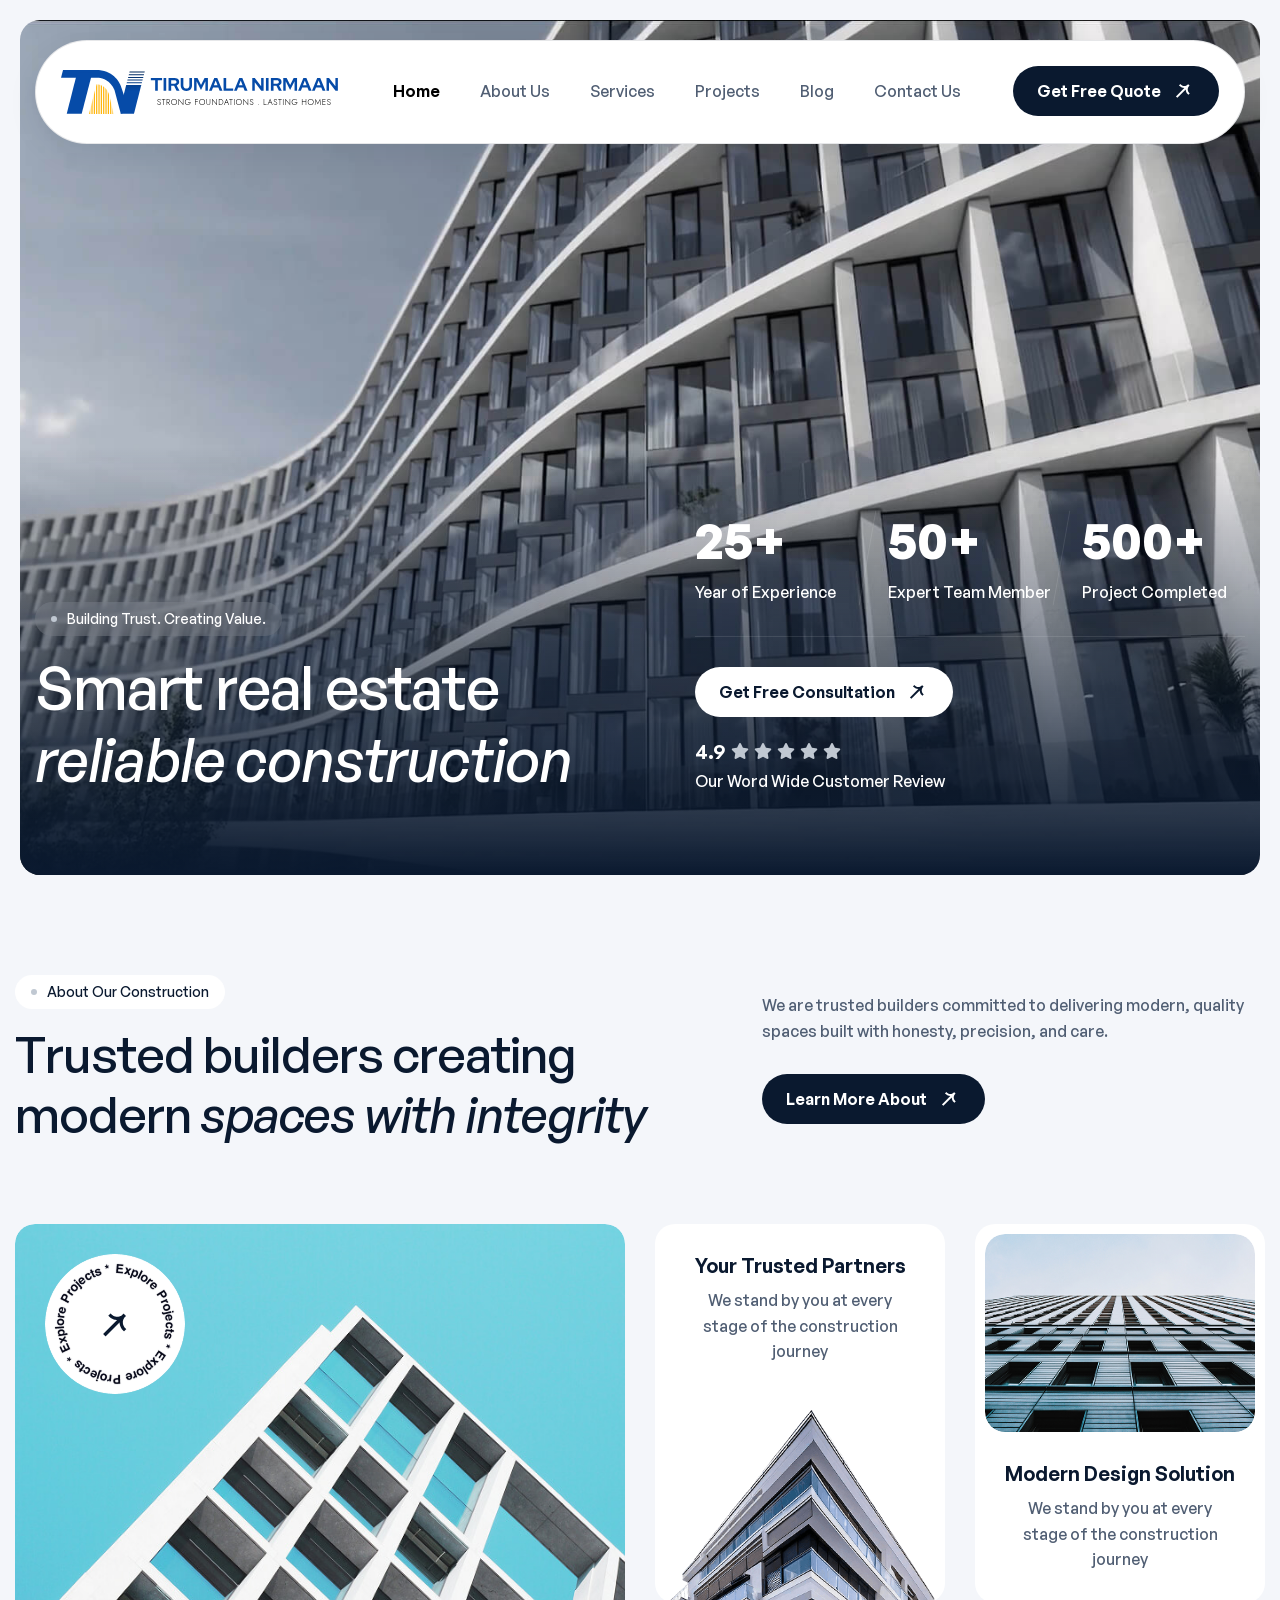
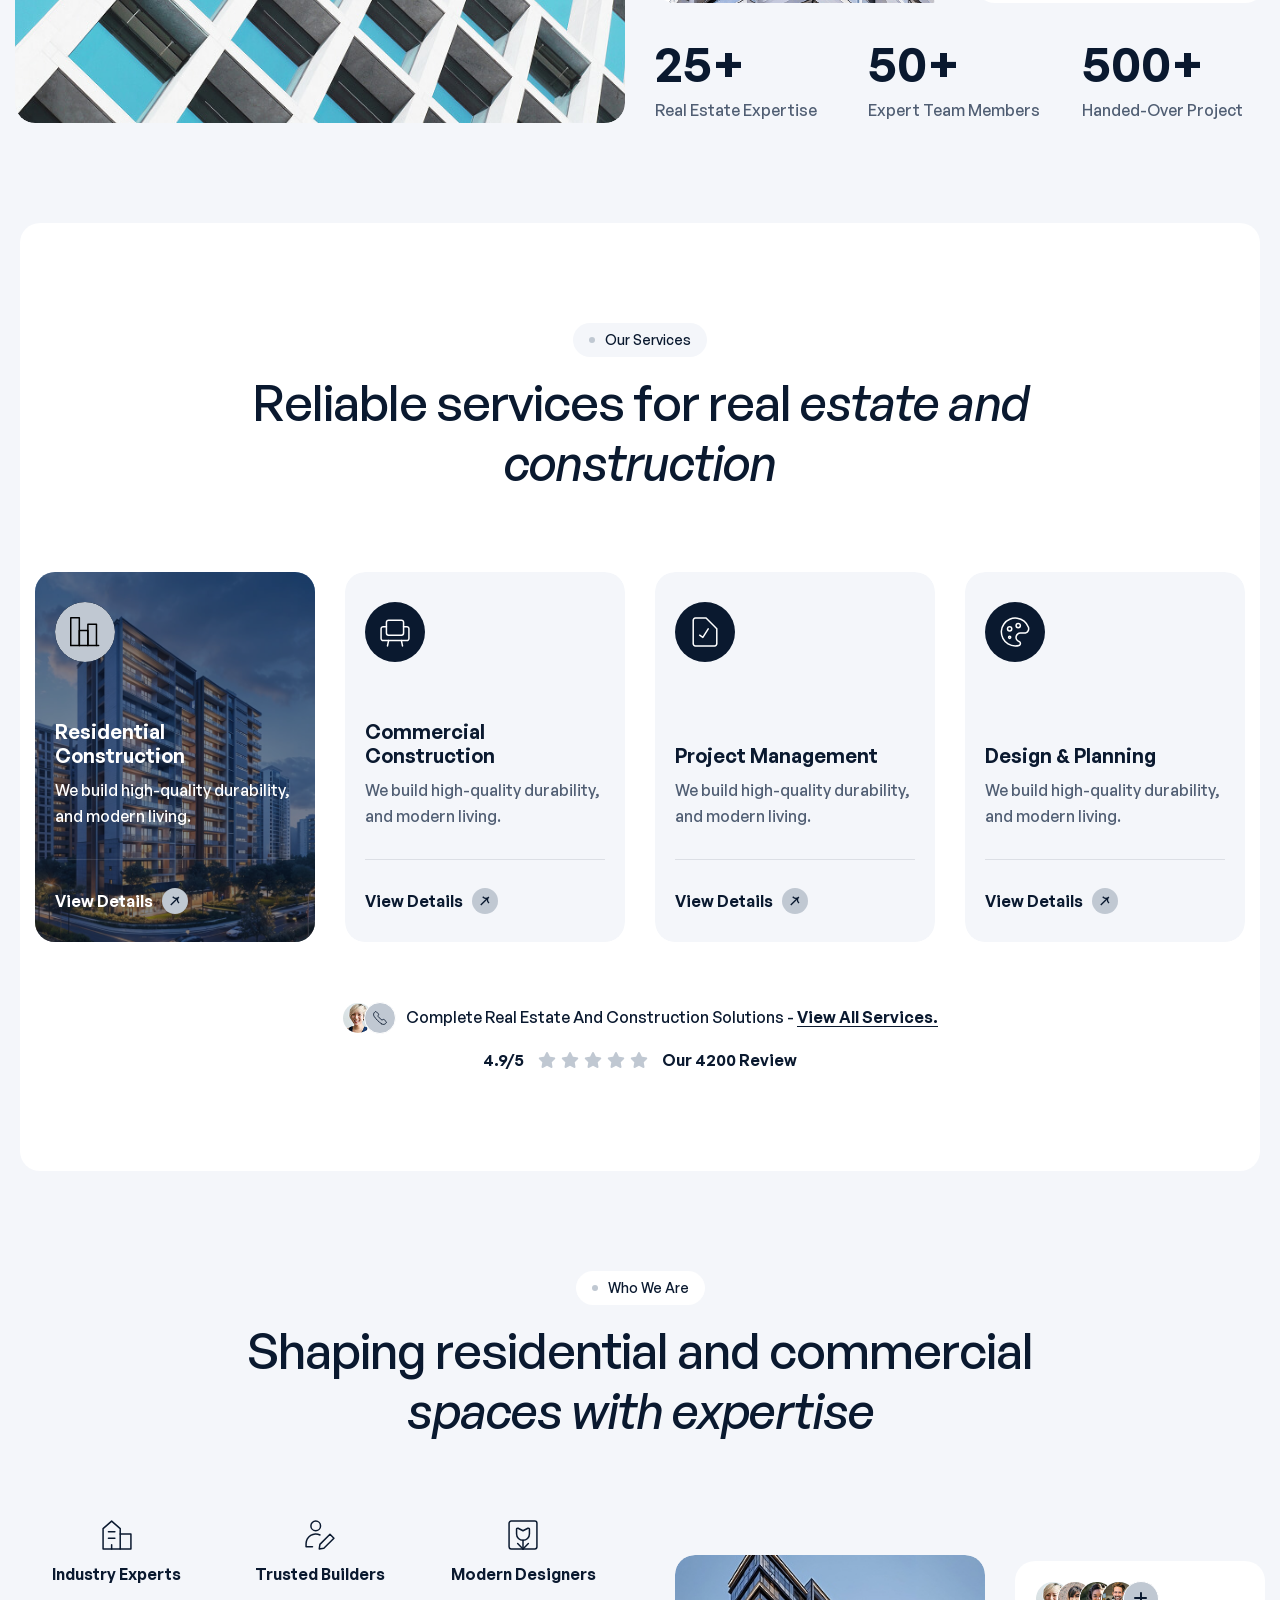
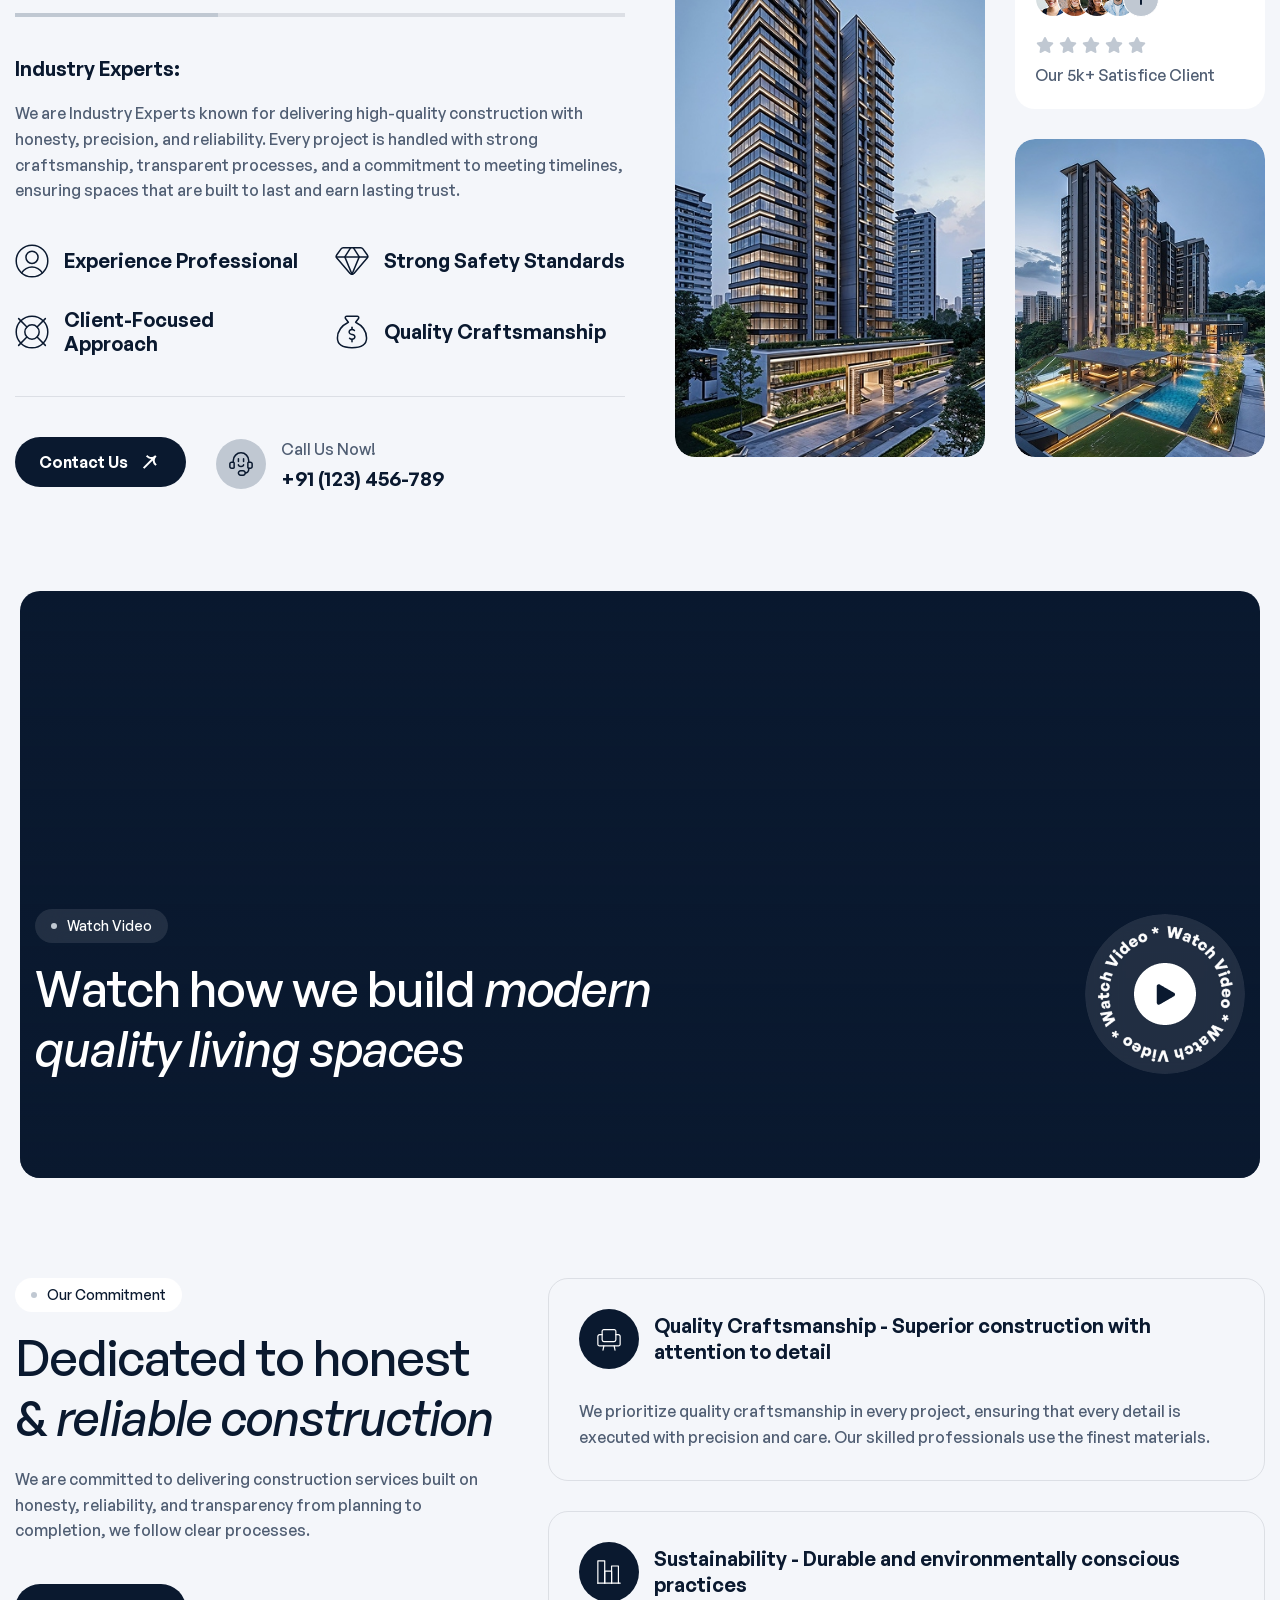
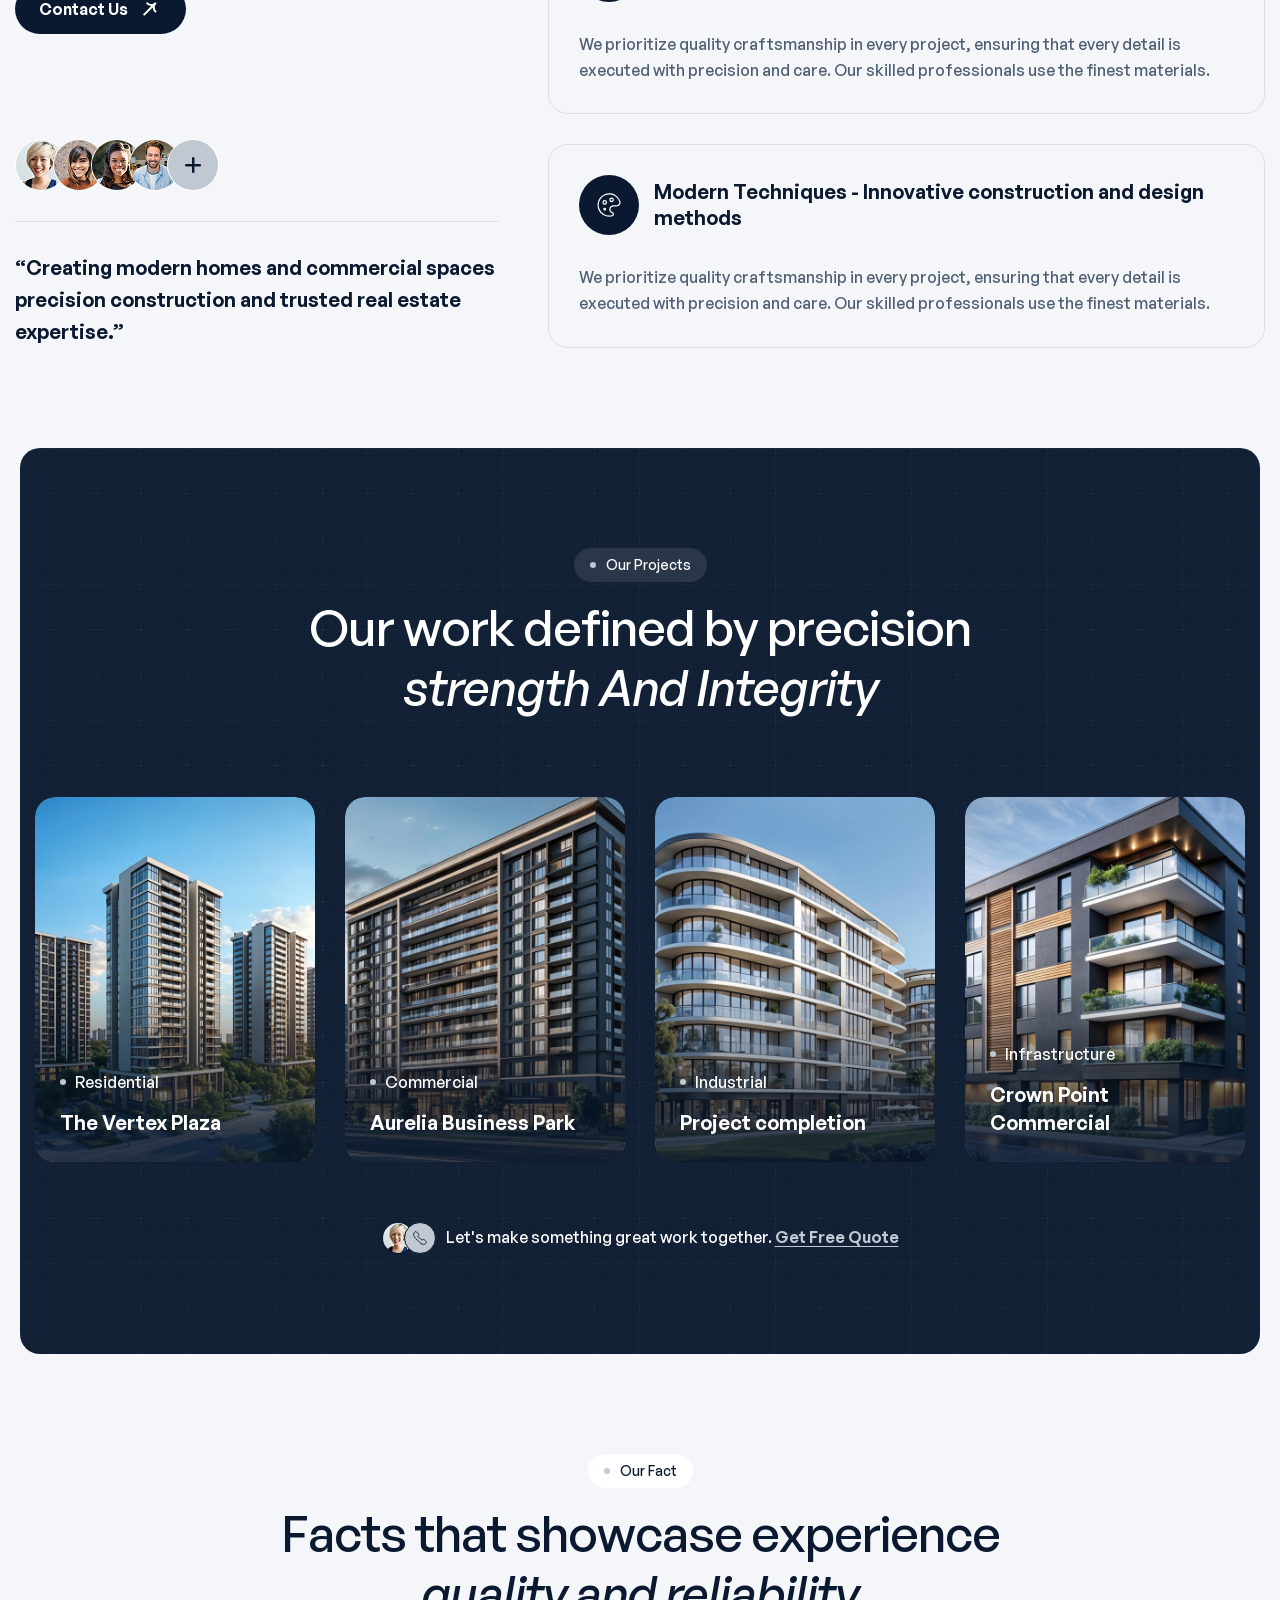
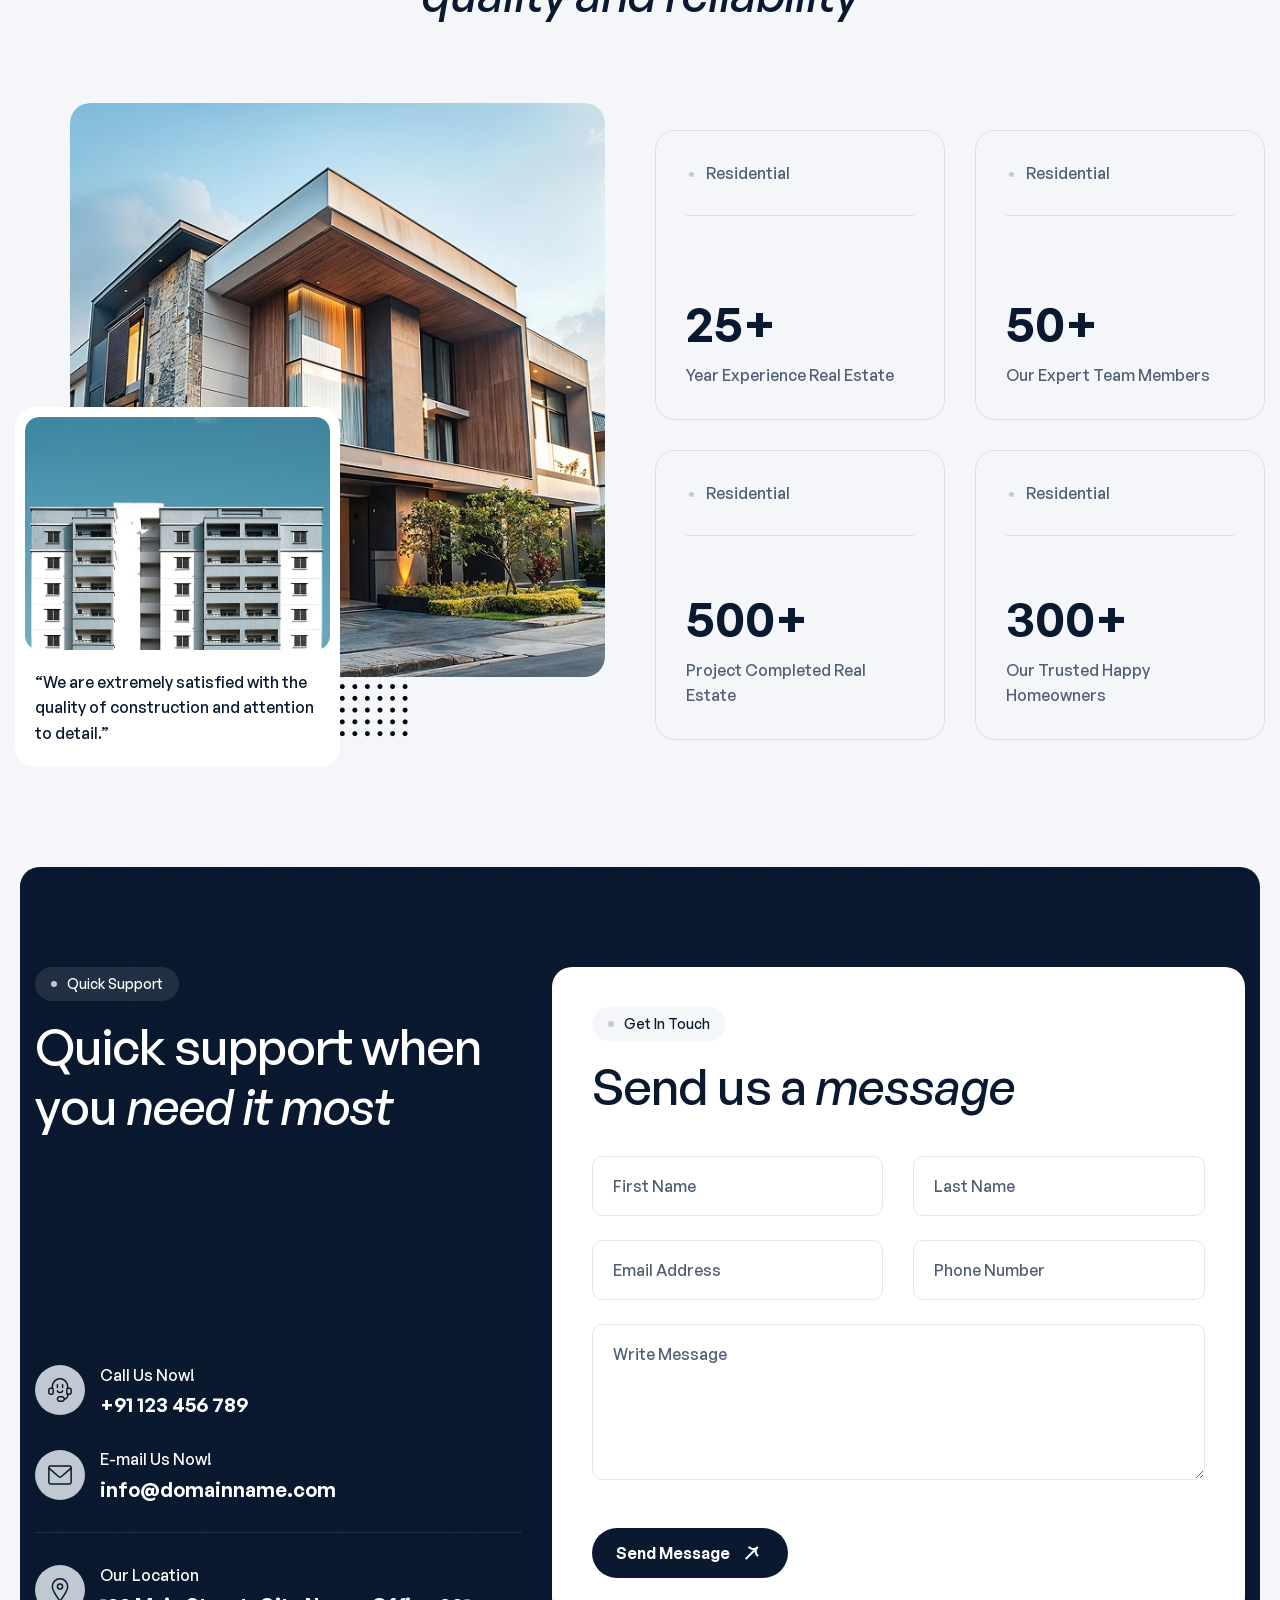
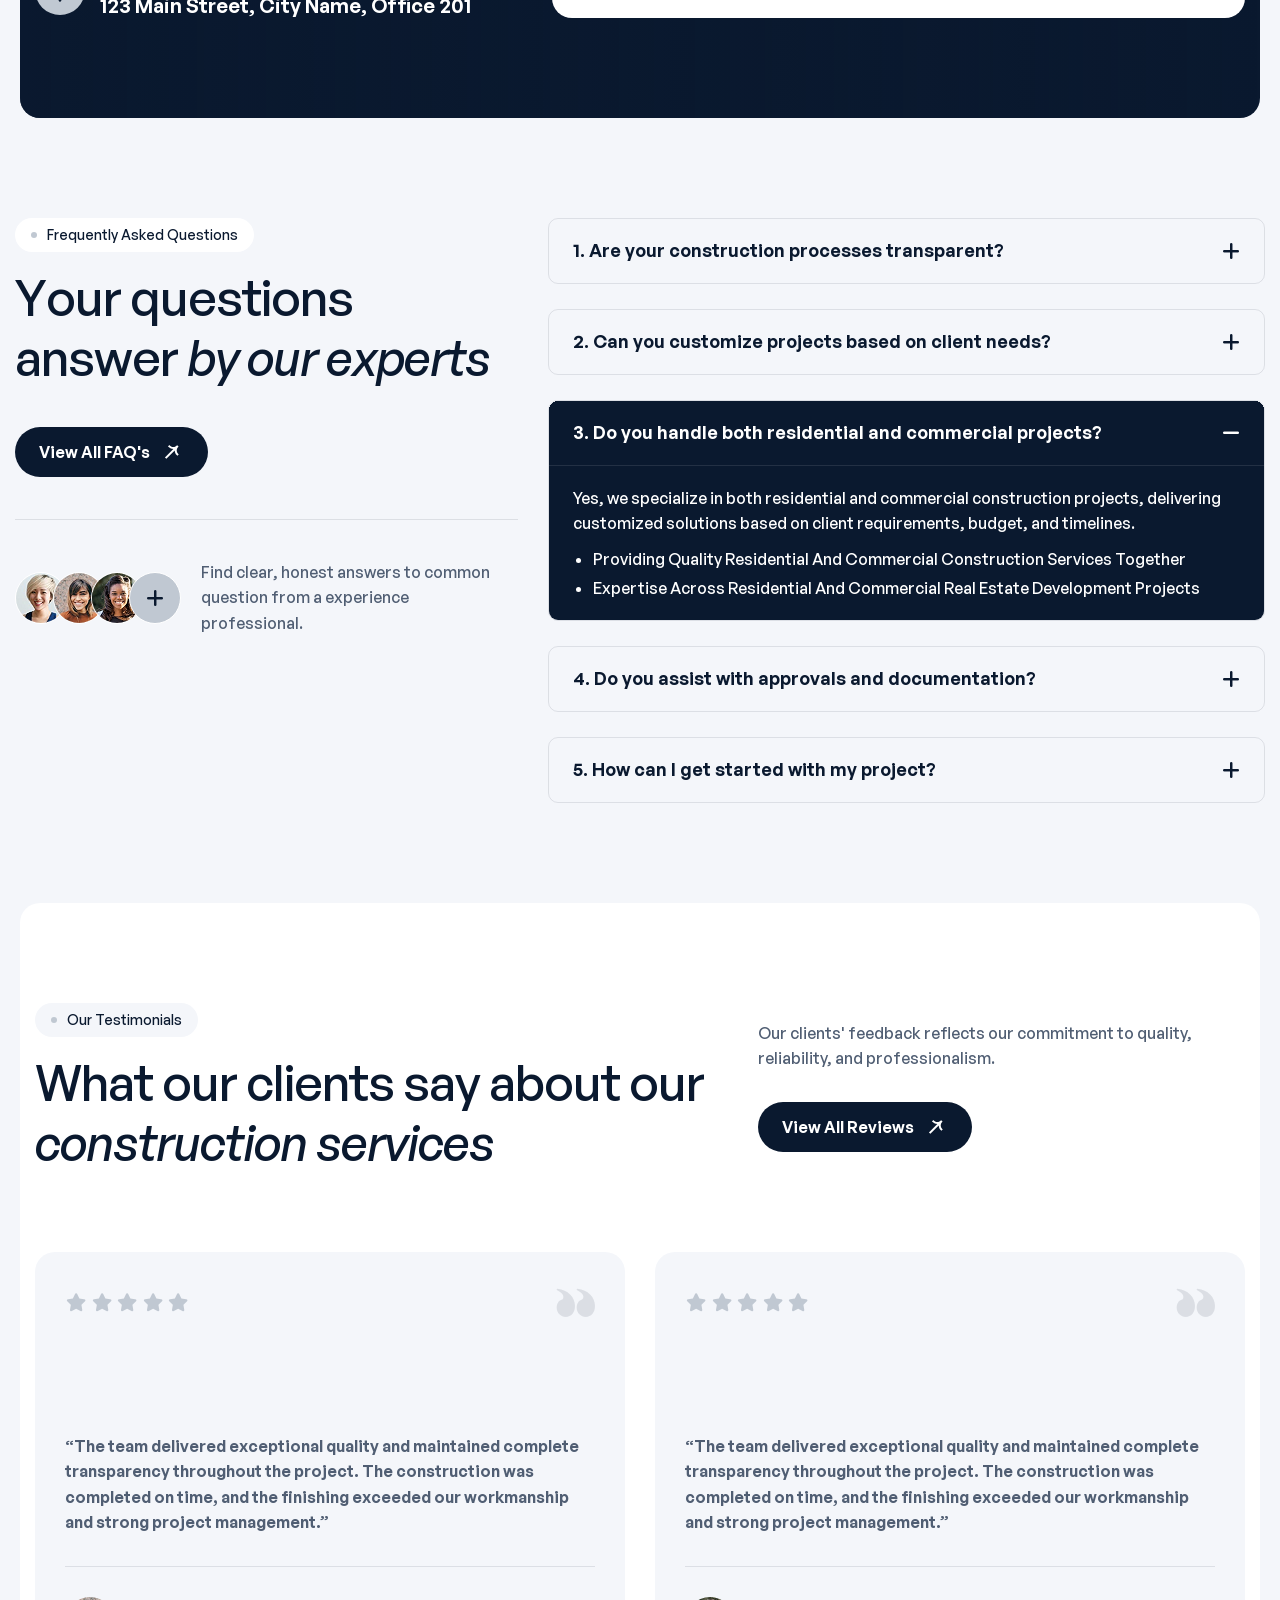
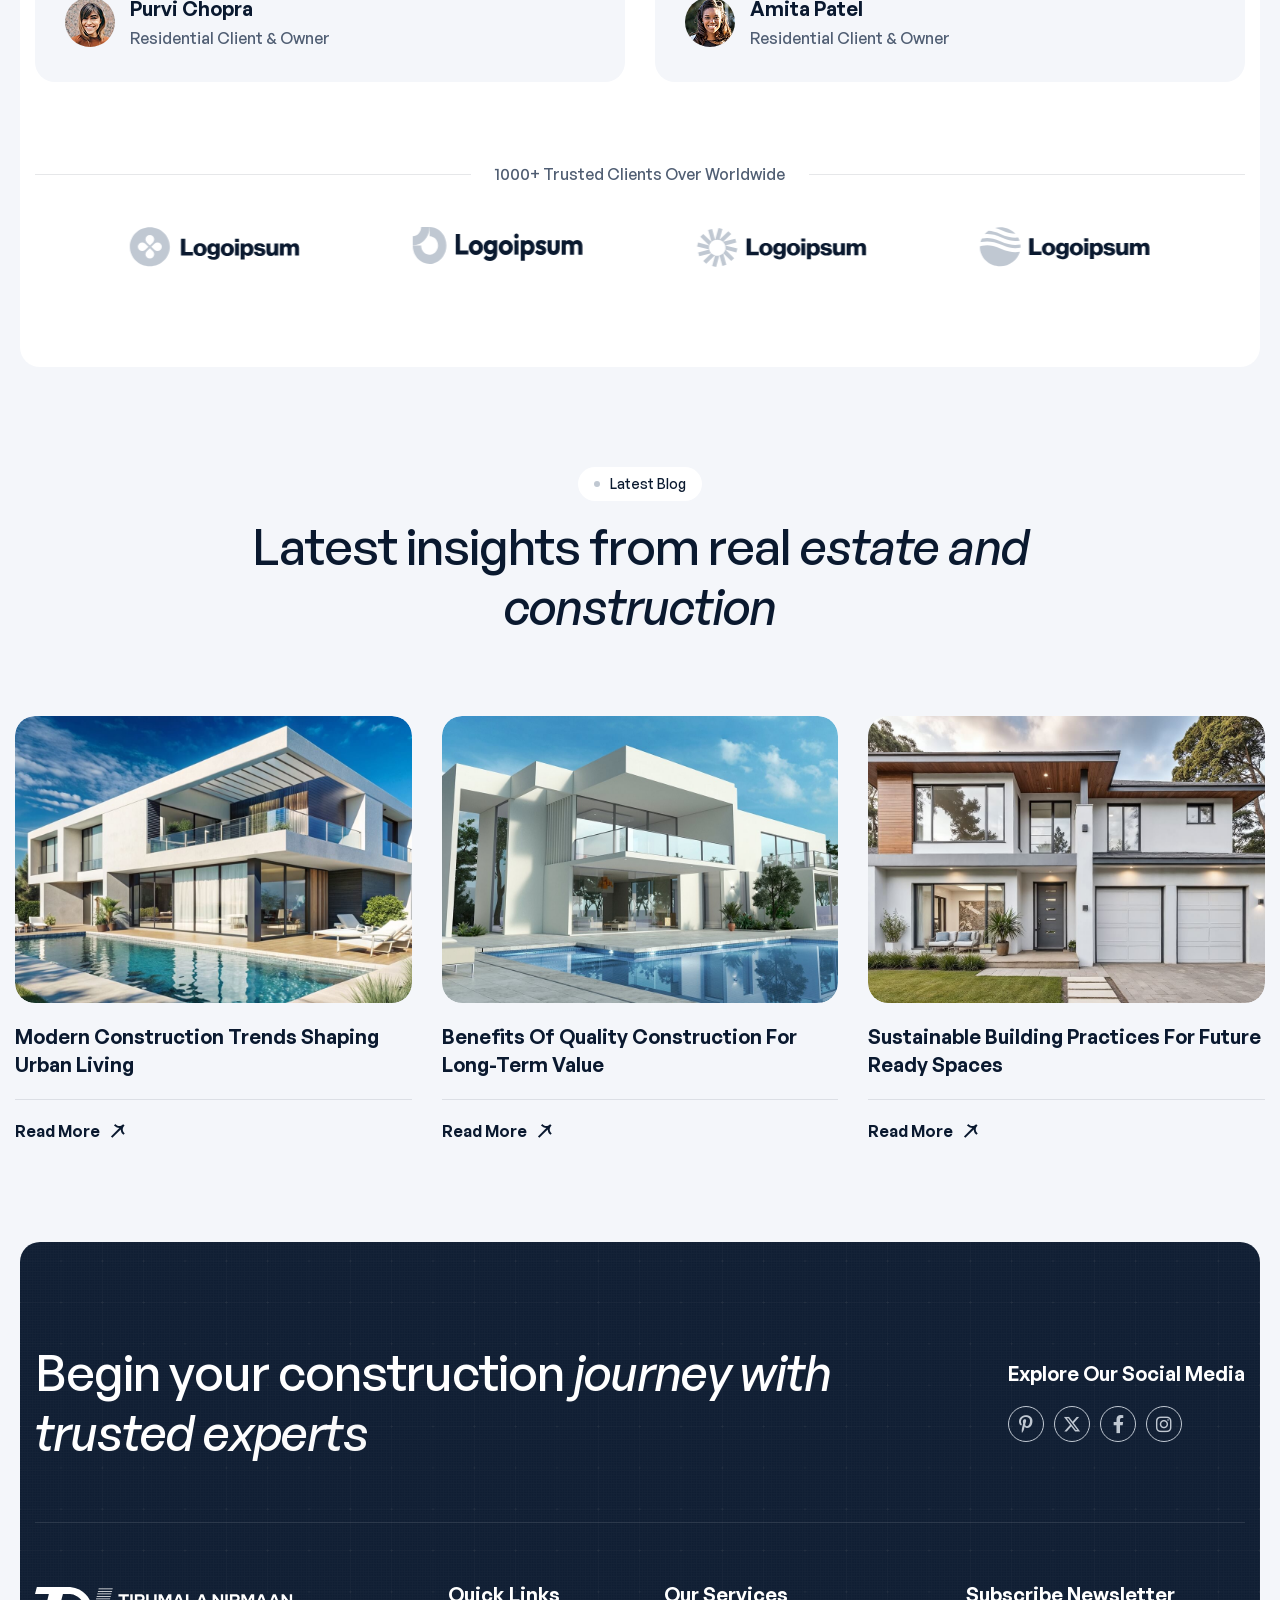
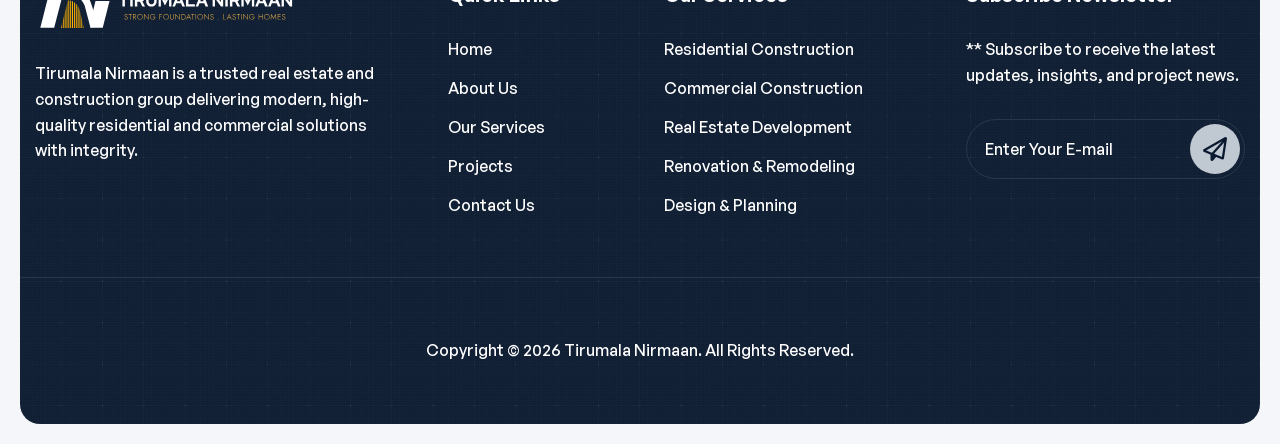
==== commit 1eb21688: "Remove unlicensed demo script and increase logo sizing" ====
--- a/index.html
+++ b/index.html
@@ -2153,7 +2153,4 @@
     <script src="js/wow.min.js"></script>
     <!-- Main Custom js file -->
     <script src="js/function.js"></script>
-    <!-- Theme Panel js file -->
-    <script src="js/theme-panel-dynamic.js"></script>
-
 </body></html>
--- a/css/custom.css
+++ b/css/custom.css
@@ -347,7 +347,7 @@
 	left: 0;
 	right: 0;
 	bottom: 0;
-	z-index: 1000;
+	z-index: 99999;
 	background: var(--primary-color);
 	display: flex;
 	align-items: center;
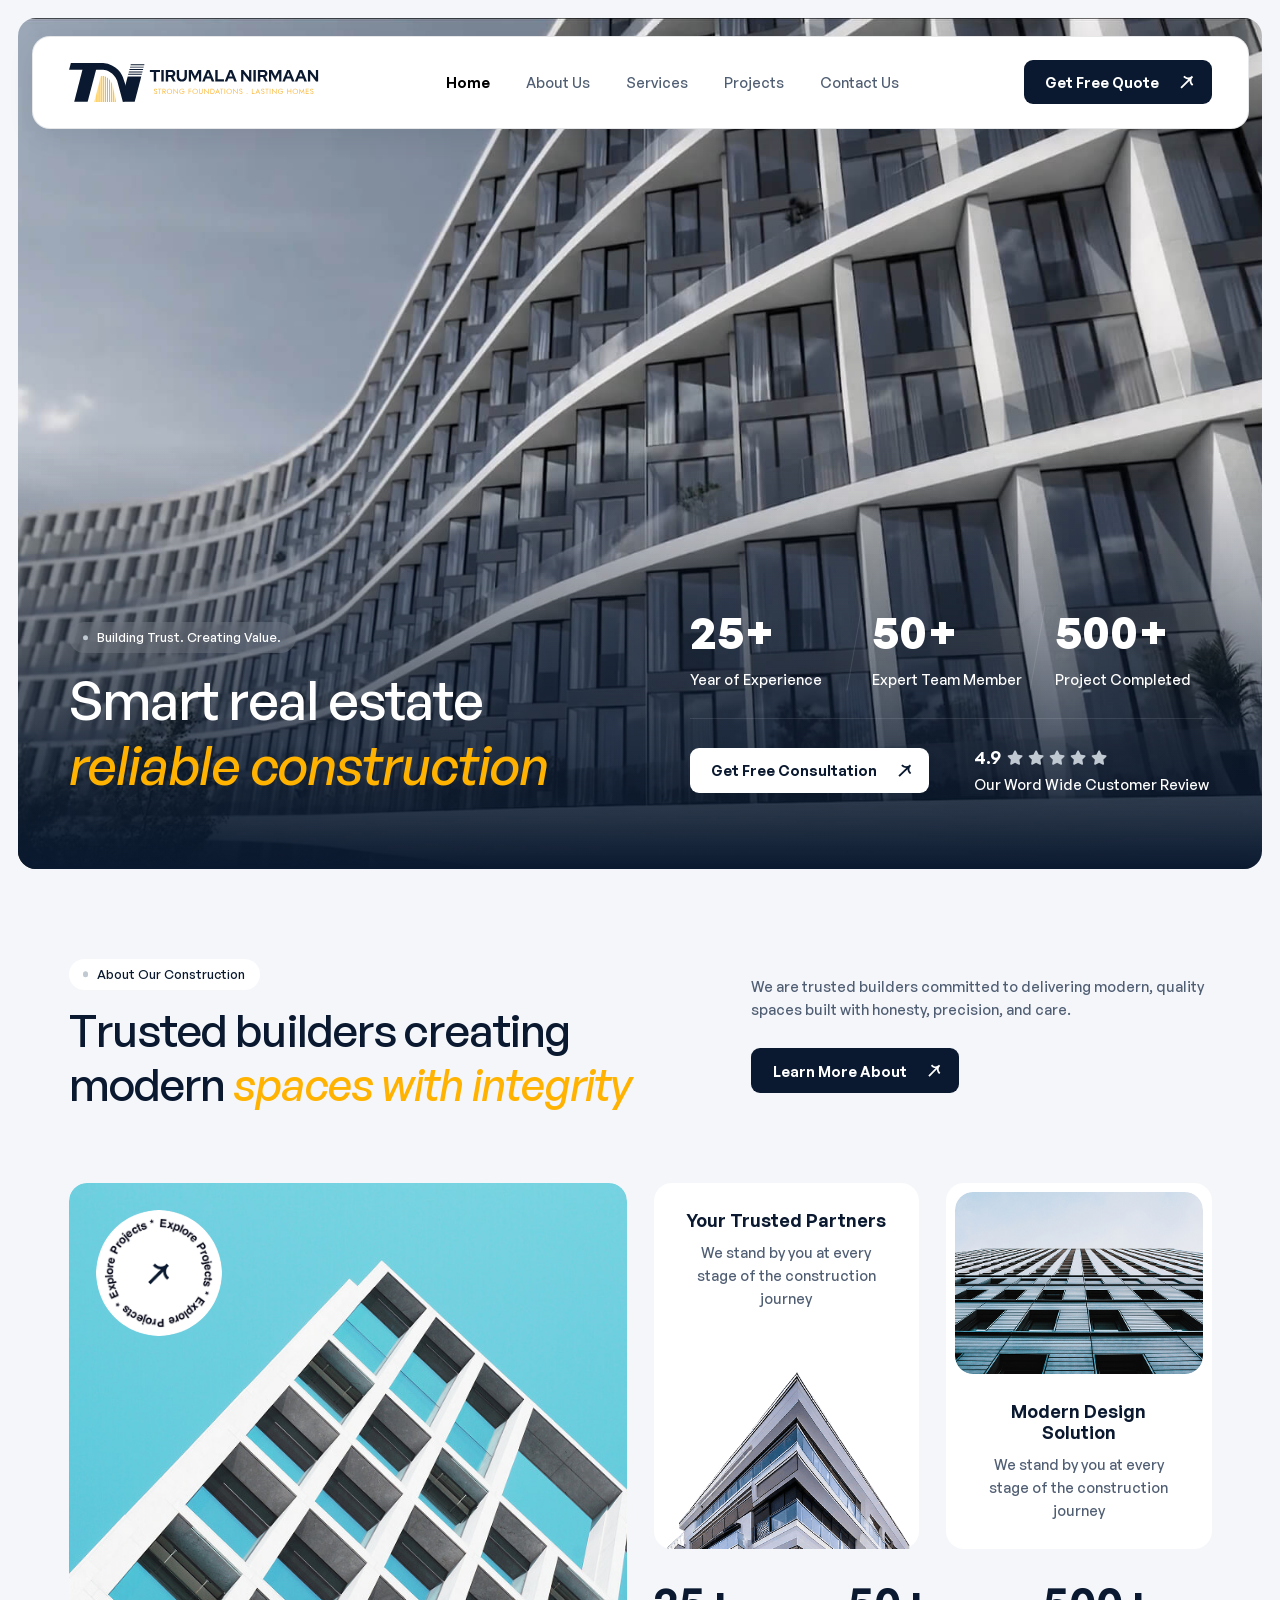
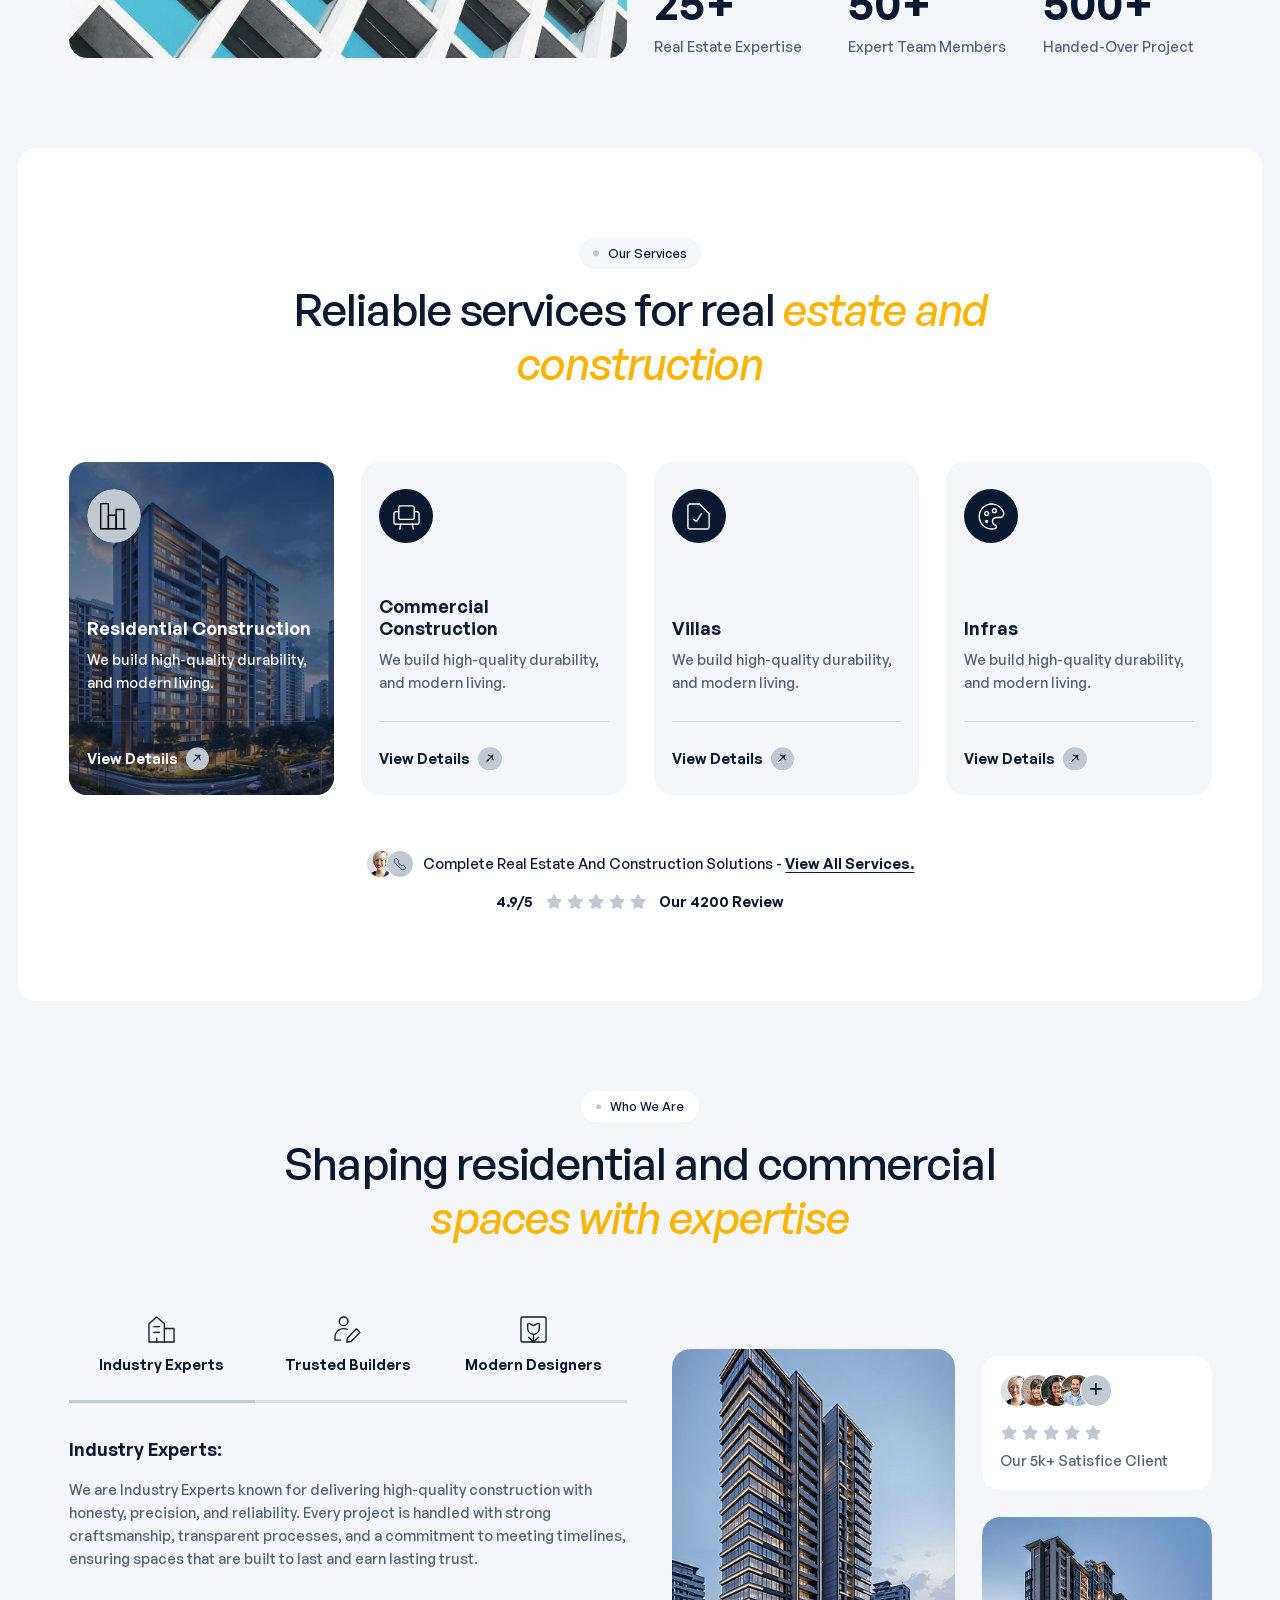
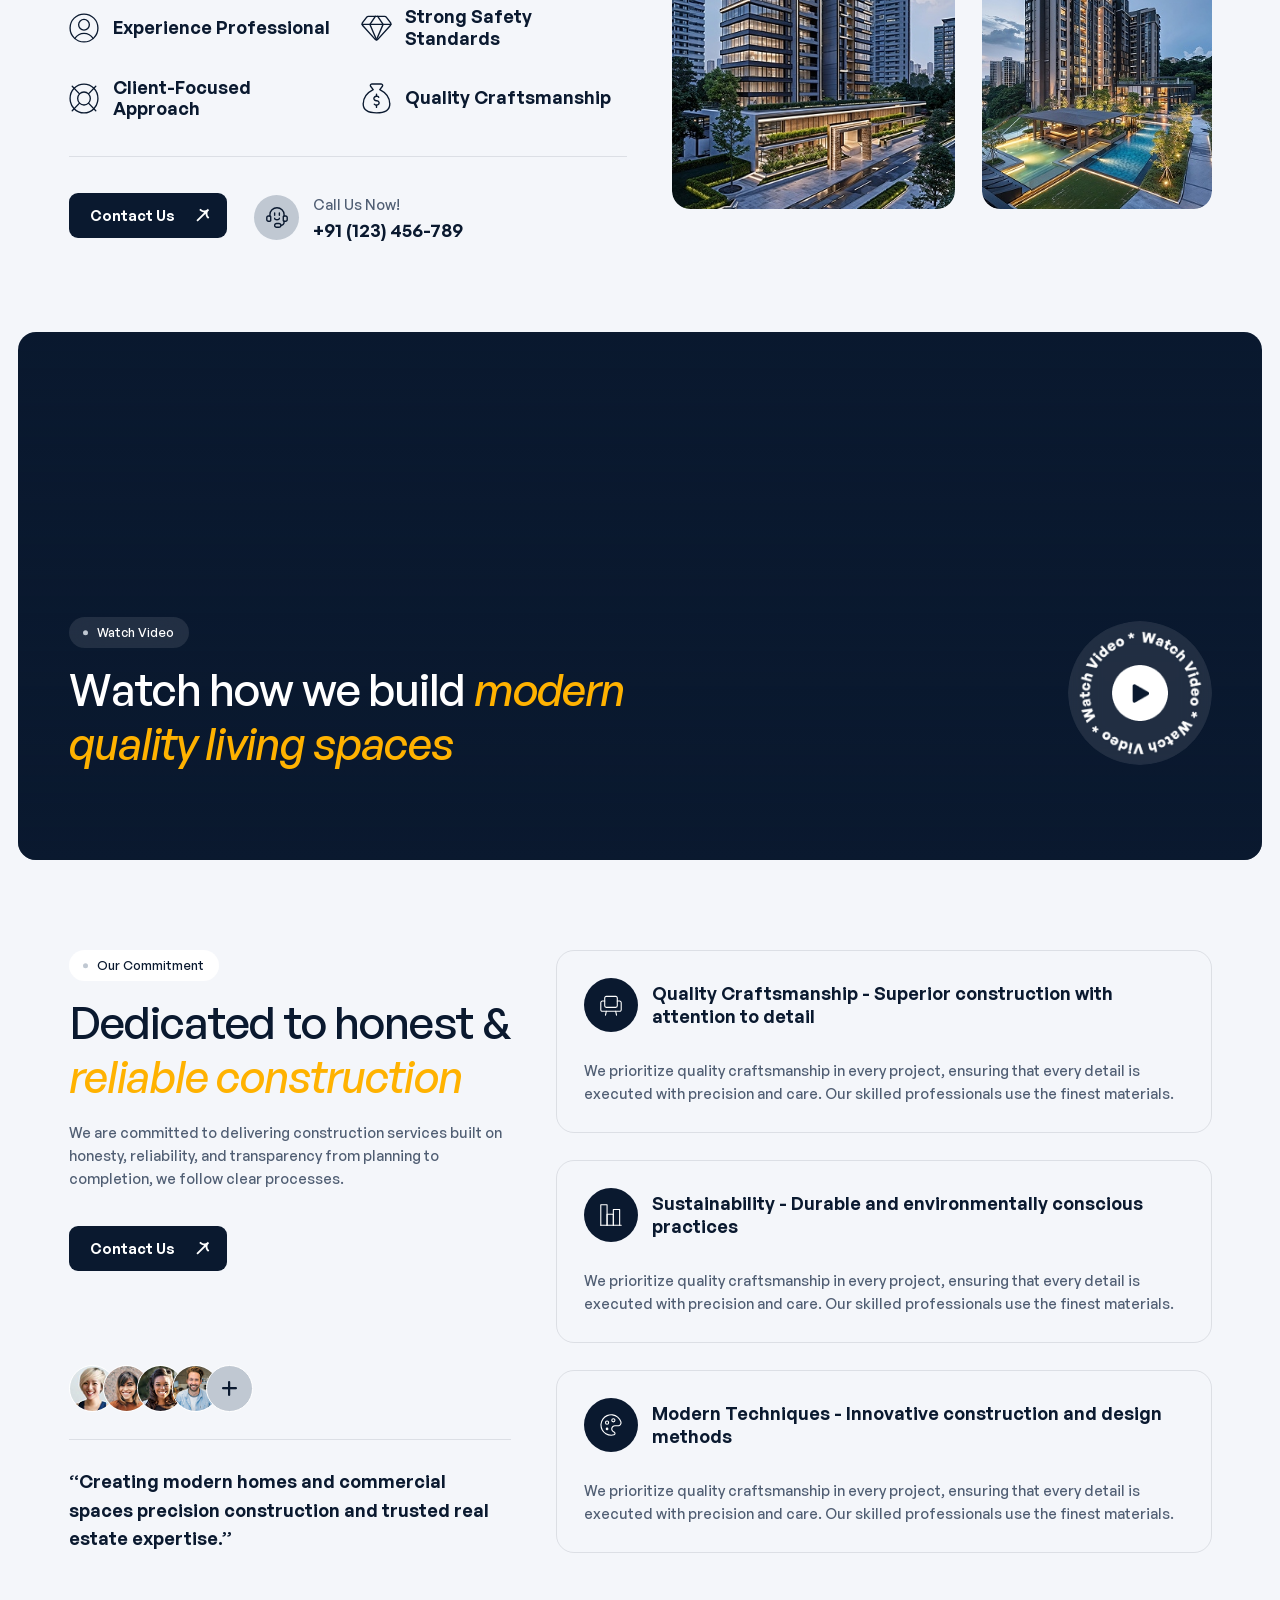
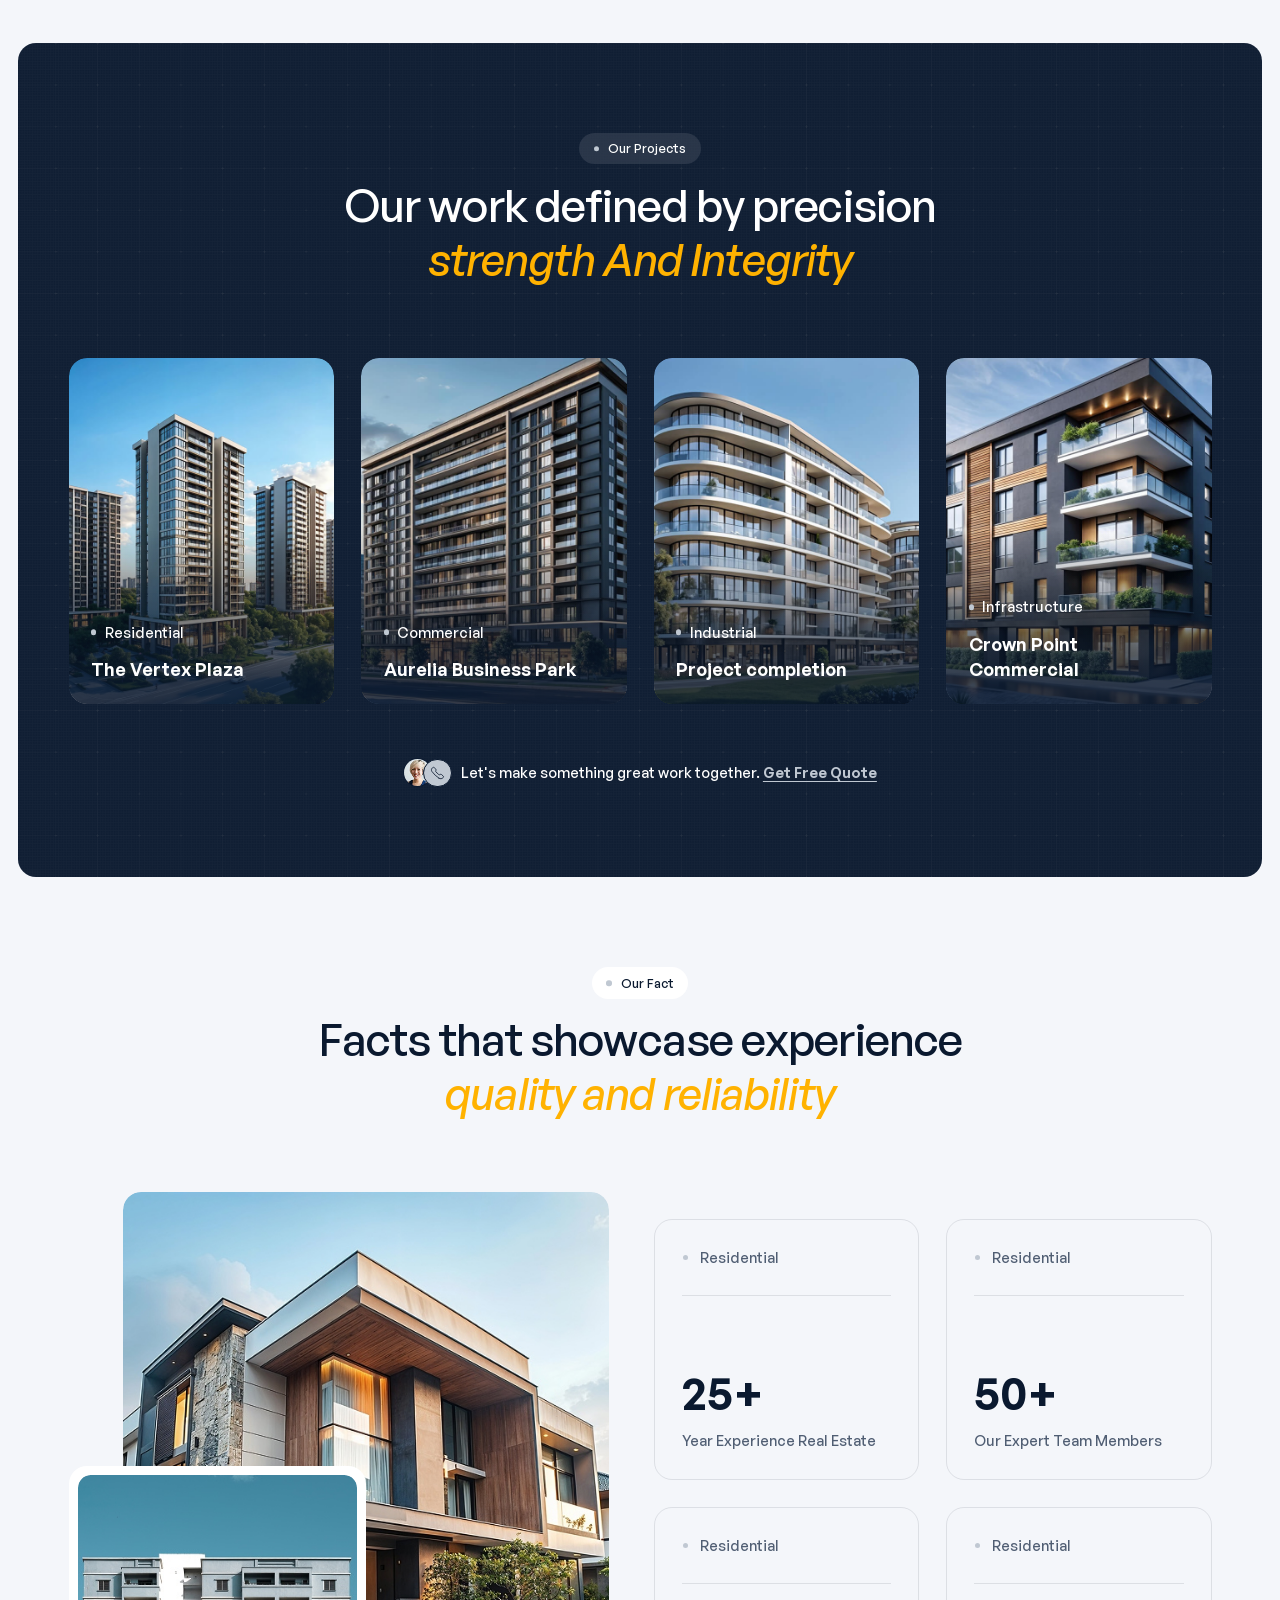
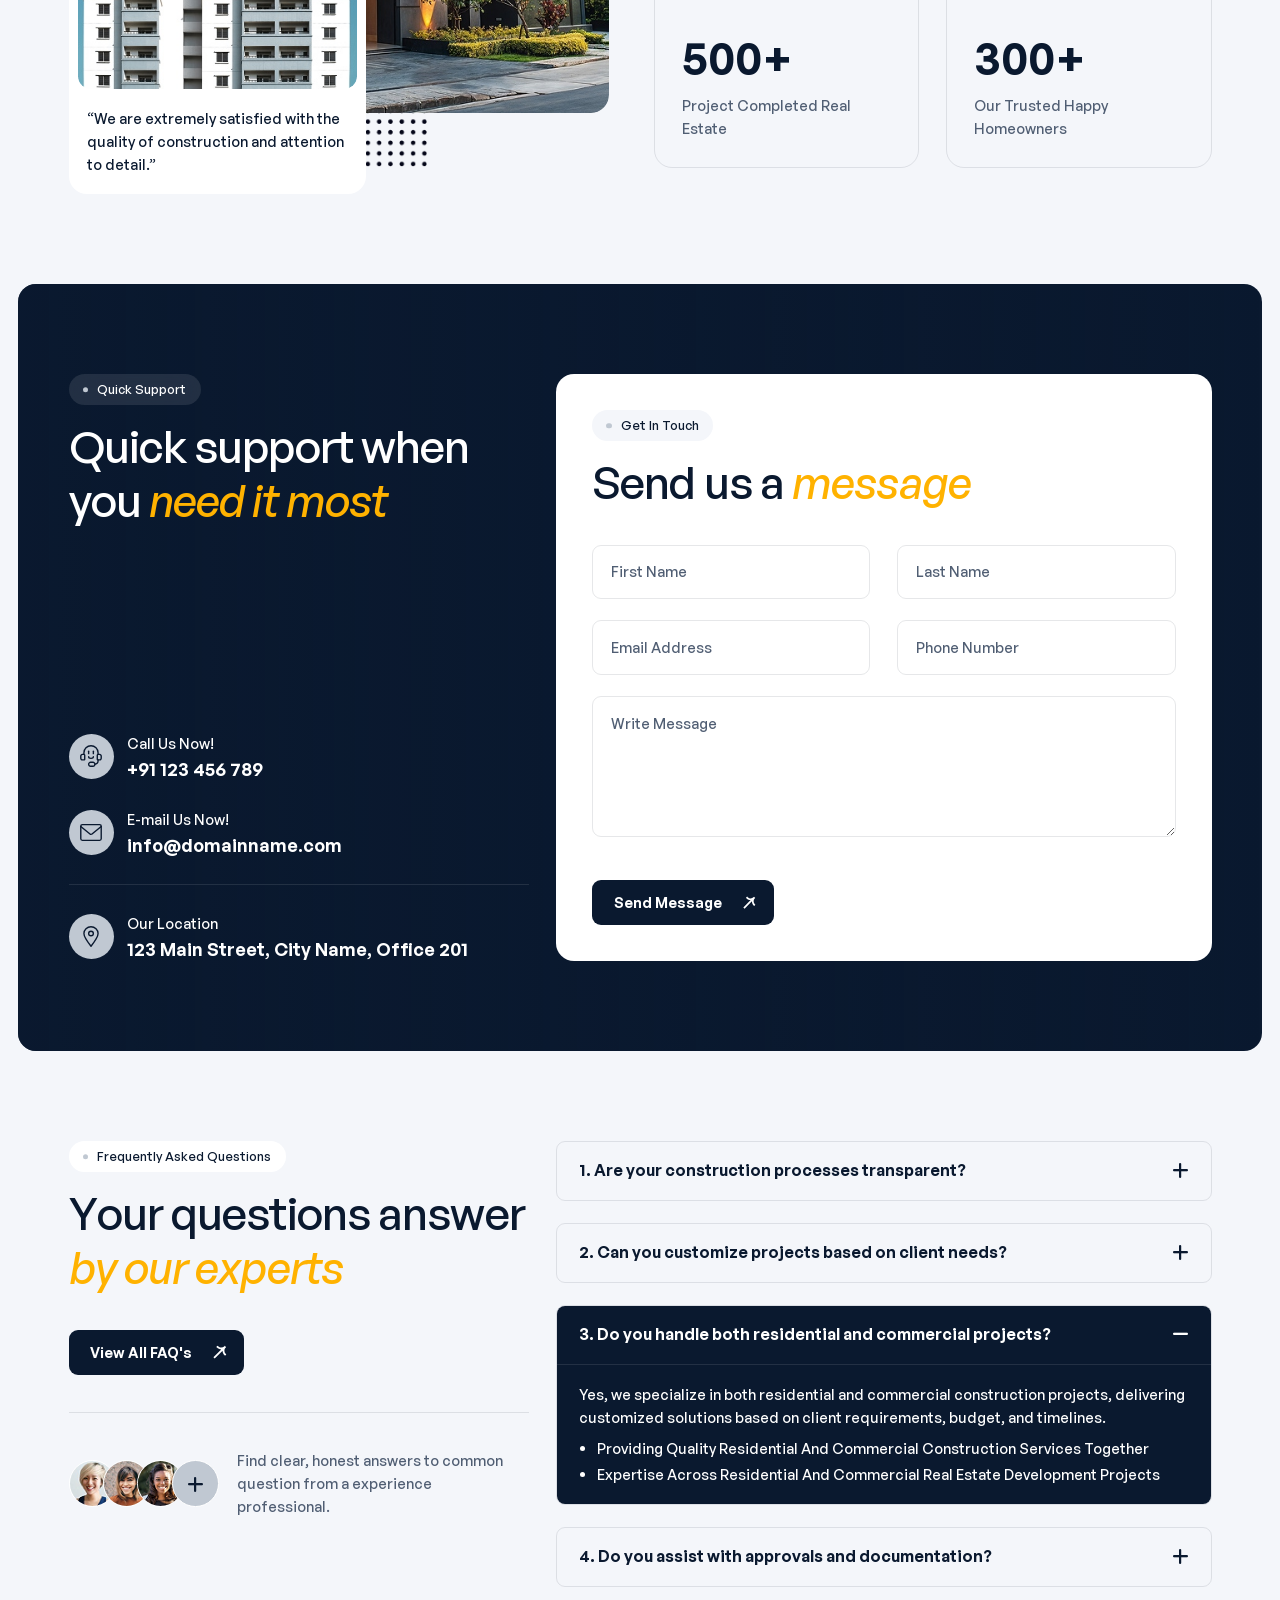
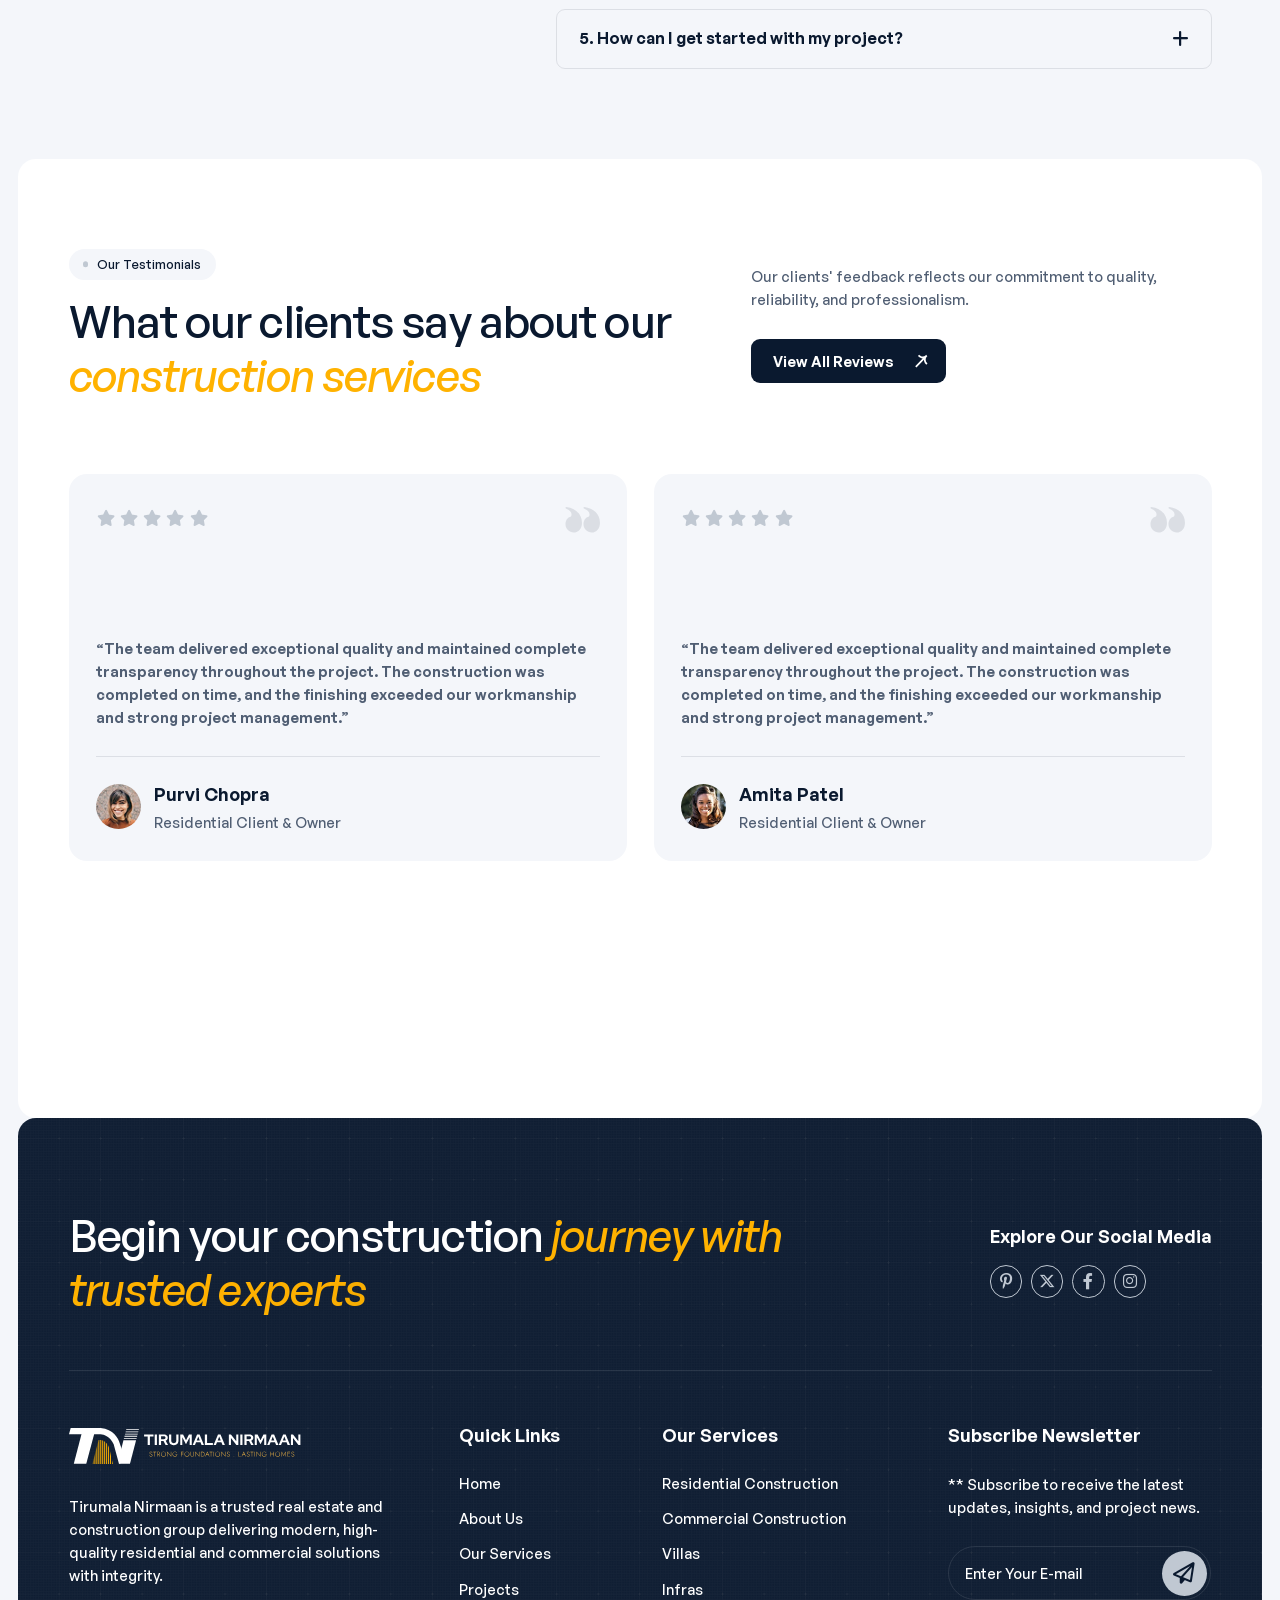
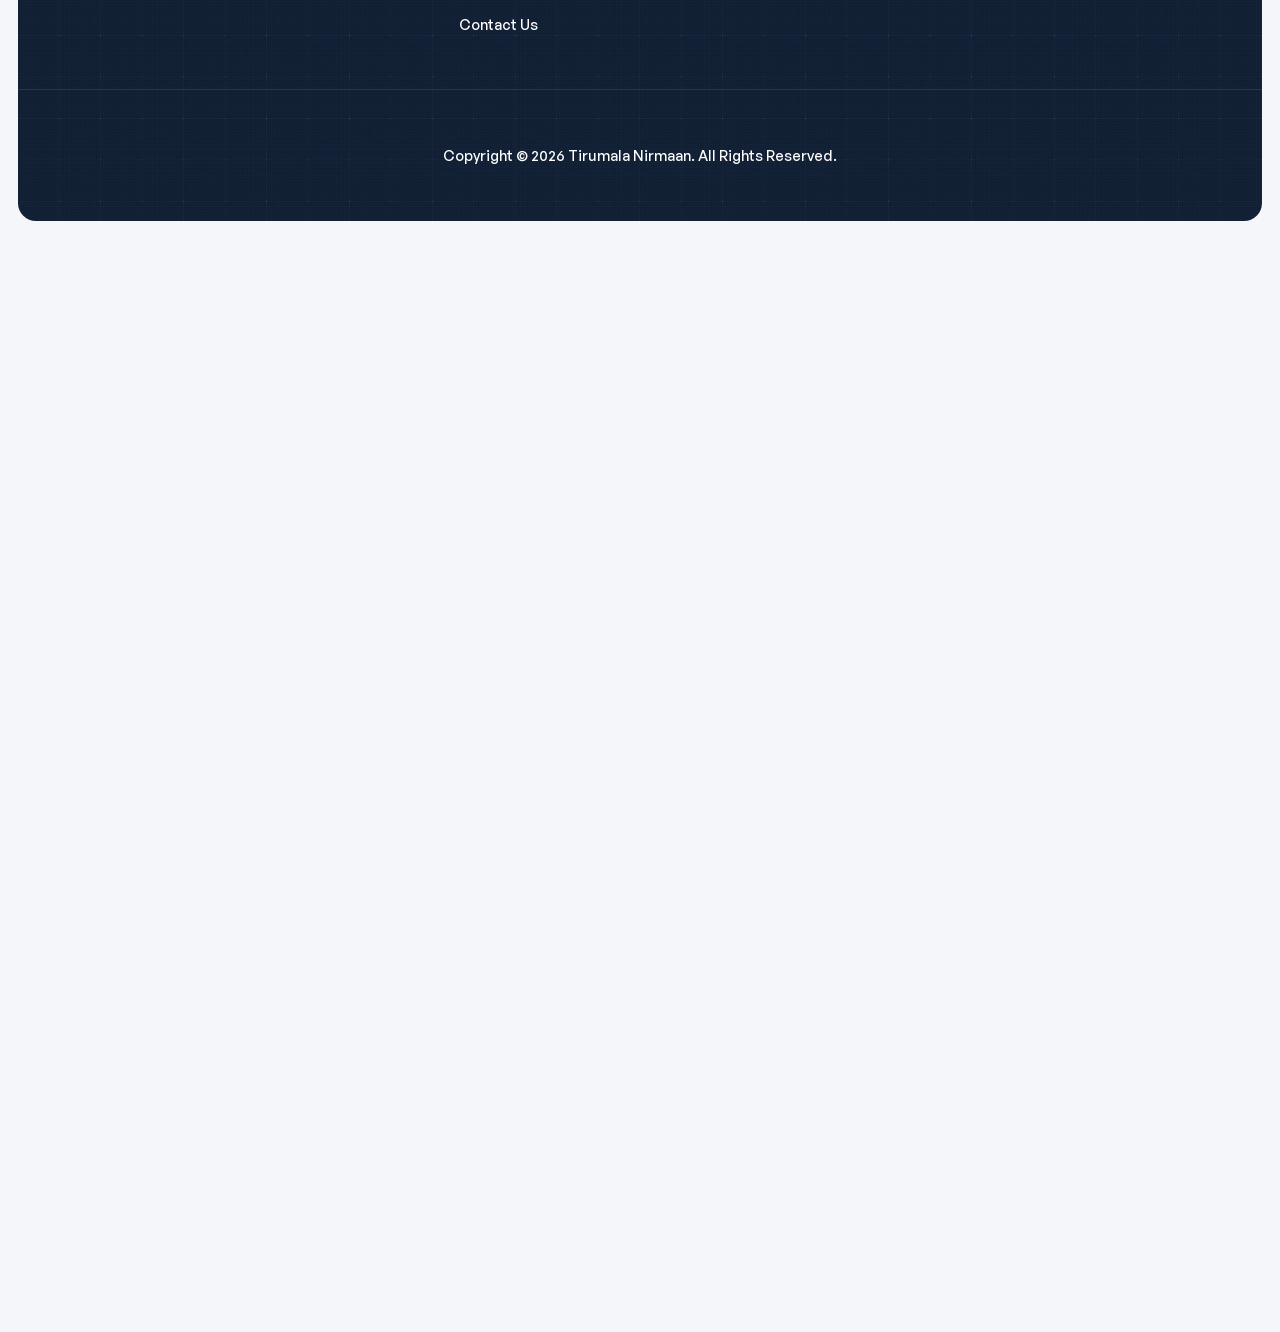
==== commit 6e9d8190: "Organize image assets, add project detail & portfolio content from live site" ====
--- a/index.html
+++ b/index.html
@@ -56,17 +56,16 @@
                         <div class="nav-menu-wrapper">
                             <ul class="navbar-nav mr-auto" id="menu">
                                 <li class="nav-item"><a class="nav-link active" href="#home">Home</a></li>
-                                <li class="nav-item"><a class="nav-link" href="#about">About Us</a></li>
-                                <li class="nav-item"><a class="nav-link" href="#services">Services</a></li>
-                                <li class="nav-item"><a class="nav-link" href="#projects">Projects</a></li>
-                                <li class="nav-item"><a class="nav-link" href="#blog">Blog</a></li>
-                                <li class="nav-item"><a class="nav-link" href="#contact">Contact Us</a></li>
+                                <li class="nav-item"><a class="nav-link" href="about-us.html">About Us</a></li>
+                                <li class="nav-item"><a class="nav-link" href="services.html">Services</a></li>
+                                <li class="nav-item"><a class="nav-link" href="projects.html">Projects</a></li>
+                                <li class="nav-item"><a class="nav-link" href="contact-us.html">Contact Us</a></li>
                             </ul>
                         </div>
                         
                         <!-- Header Btn Start -->
                         <div class="header-btn">
-                            <a href="#contact" class="btn-default">Get Free Quote</a>
+                            <a href="contact-us.html" class="btn-default">Get Free Quote</a>
                         </div>
                         <!-- Header Btn End -->
                     </div>
@@ -84,8 +83,7 @@
         <!-- Video Start -->
         <div class="hero-bg-video">
             <!-- Selfhosted Video Start -->
-            <!-- <video autoplay muted loop id="myvideo"><source src="images/hero-bg-video.mp4" type="video/mp4"></video> -->
-            <video autoplay="" muted="" loop="" id="myvideo"><source src="media/tirumala-nirmaan-video.mp4" type="video/mp4"></video>
+            <video autoplay="" muted="" loop="" id="myvideo"><source src="media/tirumala-nirmaan-2-video.mp4" type="video/mp4"></video>
             
             <!-- Selfhosted Video End -->
 
@@ -142,7 +140,7 @@
                         <div class="hero-counter-footer wow fadeInUp" data-wow-delay="0.2s">
                             <!-- Hero Button Start -->
                             <div class="hero-btn">
-                                <a href="#contact" class="btn-default btn-highlighted">Get Free Consultation</a>
+                                <a href="contact-us.html" class="btn-default btn-highlighted">Get Free Consultation</a>
                             </div>
                             <!-- Hero Button End -->
 
@@ -202,7 +200,7 @@
     
                         <!-- Section Button Start -->
                         <div class="section-btn wow fadeInUp" data-wow-delay="0.4s">
-                            <a href="#about" class="btn-default">Learn More About</a>
+                            <a href="about-us.html" class="btn-default">Learn More About</a>
                         </div>
                         <!-- Section Button End -->
                     </div>   
@@ -217,7 +215,7 @@
                         <!-- About Us Image Start -->
                         <div class="about-us-image">
                             <figure class="image-anime">
-                                <img src="images/about-us-image.jpg" alt="">
+                                <img src="images/about/about-us-image.jpg" alt="">
                             </figure>
                         </div>
                         <!-- About Us Image End -->
@@ -225,7 +223,7 @@
                         <!-- About Us Circle Start -->
                         <div class="about-us-circle">
                             <a href="#">
-                                <img src="images/circle-project.png" alt="">
+                                <img src="images/icons/circle-project.png" alt="">
                             </a>
                         </div>
                         <!-- About Us Circle End -->
@@ -250,7 +248,7 @@
                                 <!-- About Us Item Image Start -->
                                 <div class="about-us-item-image">
                                     <figure>
-                                        <img src="images/about-us-item-image-1.png" alt="">
+                                        <img src="images/about/about-us-item-image-1.png" alt="">
                                     </figure>
                                 </div>
                                 <!-- About Us Item Image End -->
@@ -269,7 +267,7 @@
                                 <!-- About Us Item Image Start -->
                                 <div class="about-us-item-image">
                                     <figure class="image-anime">
-                                        <img src="images/about-us-item-image-2.jpg" alt="">
+                                        <img src="images/about/about-us-item-image-2.jpg" alt="">
                                     </figure>
                                 </div>
                                 <!-- About Us Item Image End -->
@@ -331,7 +329,7 @@
                         <!-- Service Item Image Start -->
                         <div class="service-item-image">
                             <figure>
-                                <img src="images/service-1.jpg" alt="">
+                                <img src="images/services/service-1.jpg" alt="">
                             </figure>
                         </div>
                         <!-- Service Item Image End -->
@@ -339,21 +337,21 @@
                         <!-- Service Item Body Start -->
                         <div class="service-item-body">
                             <div class="icon-box">
-                                <img src="images/icon-service-item-1.svg" alt="">
+                                <img src="images/icons/icon-service-item-1.svg" alt="">
                             </div>
 
                             <!-- Service Item Body Content Start -->
                             <div class="service-item-body-content">
                                 <!-- Service Item Content Start -->
                                 <div class="service-item-content">
-                                    <h2><a href="service-single.html">Residential Construction</a></h2>
+                                    <h2><a href="services.html">Residential Construction</a></h2>
                                     <p>We build high-quality durability, and modern living.</p>
                                 </div>
                                 <!-- Service Item Content End -->
 
                                 <!-- Service Item Button Start -->
                                 <div class="service-item-btn">
-                                    <a href="#" class="readmore-btn">View Details</a>
+                                    <a href="services.html" class="readmore-btn">View Details</a>
                                 </div>
                                 <!-- Service Item Button End -->
                             </div>
@@ -370,7 +368,7 @@
                         <!-- Service Item Image Start -->
                         <div class="service-item-image">
                             <figure>
-                                <img src="images/service-2.jpg" alt="">
+                                <img src="images/services/service-2.jpg" alt="">
                             </figure>
                         </div>
                         <!-- Service Item Image End -->
@@ -378,21 +376,21 @@
                         <!-- Service Item Body Start -->
                         <div class="service-item-body">
                             <div class="icon-box">
-                                <img src="images/icon-service-item-2.svg" alt="">
+                                <img src="images/icons/icon-service-item-2.svg" alt="">
                             </div>
 
                             <!-- Service Item Body Content Start -->
                             <div class="service-item-body-content">
                                 <!-- Service Item Content Start -->
                                 <div class="service-item-content">
-                                    <h2><a href="service-single.html">Commercial Construction</a></h2>
+                                    <h2><a href="services.html">Commercial Construction</a></h2>
                                     <p>We build high-quality durability, and modern living.</p>
                                 </div>
                                 <!-- Service Item Content End -->
 
                                 <!-- Service Item Button Start -->
                                 <div class="service-item-btn">
-                                    <a href="#" class="readmore-btn">View Details</a>
+                                    <a href="services.html" class="readmore-btn">View Details</a>
                                 </div>
                                 <!-- Service Item Button End -->
                             </div>
@@ -409,7 +407,7 @@
                         <!-- Service Item Image Start -->
                         <div class="service-item-image">
                             <figure>
-                                <img src="images/service-3.jpg" alt="">
+                                <img src="images/services/service-3.jpg" alt="">
                             </figure>
                         </div>
                         <!-- Service Item Image End -->
@@ -417,21 +415,21 @@
                         <!-- Service Item Body Start -->
                         <div class="service-item-body">
                             <div class="icon-box">
-                                <img src="images/icon-service-item-3.svg" alt="">
+                                <img src="images/icons/icon-service-item-3.svg" alt="">
                             </div>
 
                             <!-- Service Item Body Content Start -->
                             <div class="service-item-body-content">
                                 <!-- Service Item Content Start -->
                                 <div class="service-item-content">
-                                    <h2><a href="service-single.html">Project Management</a></h2>
+                                    <h2><a href="services.html">Villas</a></h2>
                                     <p>We build high-quality durability, and modern living.</p>
                                 </div>
                                 <!-- Service Item Content End -->
 
                                 <!-- Service Item Button Start -->
                                 <div class="service-item-btn">
-                                    <a href="#" class="readmore-btn">View Details</a>
+                                    <a href="services.html" class="readmore-btn">View Details</a>
                                 </div>
                                 <!-- Service Item Button End -->
                             </div>
@@ -448,7 +446,7 @@
                         <!-- Service Item Image Start -->
                         <div class="service-item-image">
                             <figure>
-                                <img src="images/service-4.jpg" alt="">
+                                <img src="images/services/service-4.jpg" alt="">
                             </figure>
                         </div>
                         <!-- Service Item Image End -->
@@ -456,21 +454,21 @@
                         <!-- Service Item Body Start -->
                         <div class="service-item-body">
                             <div class="icon-box">
-                                <img src="images/icon-service-item-4.svg" alt="">
+                                <img src="images/icons/icon-service-item-4.svg" alt="">
                             </div>
 
                             <!-- Service Item Body Content Start -->
                             <div class="service-item-body-content">
                                 <!-- Service Item Content Start -->
                                 <div class="service-item-content">
-                                    <h2><a href="service-single.html">Design &amp; Planning</a></h2>
+                                    <h2><a href="services.html">Infras</a></h2>
                                     <p>We build high-quality durability, and modern living.</p>
                                 </div>
                                 <!-- Service Item Content End -->
 
                                 <!-- Service Item Button Start -->
                                 <div class="service-item-btn">
-                                    <a href="#" class="readmore-btn">View Details</a>
+                                    <a href="services.html" class="readmore-btn">View Details</a>
                                 </div>
                                 <!-- Service Item Button End -->
                             </div>
@@ -488,15 +486,15 @@
                         <div class="satisfy-client-images">
                             <div class="satisfy-client-image">
                                 <figure class="image-anime">
-                                    <img src="images/author-1.jpg" alt="">
+                                    <img src="images/team/author-1.jpg" alt="">
                                 </figure>
                             </div>
                             <div class="satisfy-client-image add-more">
-                                <img src="images/icon-phone-primary.svg" alt="">
+                                <img src="images/icons/icon-phone-primary.svg" alt="">
                             </div>
                         </div>
                         <!-- Satisfy Client Images End -->    
-                        <p>Complete Real Estate And Construction Solutions - <a href="#">View all services.</a></p>
+                        <p>Complete Real Estate And Construction Solutions - <a href="services.html">View all services.</a></p>
                         <ul>
                             <li><span class="counter">4.9</span>/5</li>
                             <li>
@@ -540,13 +538,13 @@
                             <div class="who-we-nav">
                                 <ul class="nav nav-tabs" id="mvTab" role="tablist">
                                     <li class="nav-item" role="presentation">
-                                        <button class="nav-link active" id="first-tab" data-bs-toggle="tab" data-bs-target="#first" type="button" role="tab" aria-controls="first" aria-selected="true"><img src="images/icon-who-we-tab-1.svg" alt=""> Industry Experts</button>
+                                        <button class="nav-link active" id="first-tab" data-bs-toggle="tab" data-bs-target="#first" type="button" role="tab" aria-controls="first" aria-selected="true"><img src="images/icons/icon-who-we-tab-1.svg" alt=""> Industry Experts</button>
                                     </li>
                                     <li class="nav-item" role="presentation">
-                                        <button class="nav-link" id="second-tab" data-bs-toggle="tab" data-bs-target="#second" type="button" role="tab" aria-selected="false"><img src="images/icon-who-we-tab-2.svg" alt=""> Trusted Builders</button>
+                                        <button class="nav-link" id="second-tab" data-bs-toggle="tab" data-bs-target="#second" type="button" role="tab" aria-selected="false"><img src="images/icons/icon-who-we-tab-2.svg" alt=""> Trusted Builders</button>
                                     </li>
                                     <li class="nav-item" role="presentation">
-                                        <button class="nav-link" id="third-tab" data-bs-toggle="tab" data-bs-target="#third" type="button" role="tab" aria-selected="false"> <img src="images/icon-who-we-tab-3.svg" alt="">Modern Designers</button>
+                                        <button class="nav-link" id="third-tab" data-bs-toggle="tab" data-bs-target="#third" type="button" role="tab" aria-selected="false"> <img src="images/icons/icon-who-we-tab-3.svg" alt="">Modern Designers</button>
                                     </li>
                                 </ul>
                             </div>
@@ -565,7 +563,7 @@
                                         <!-- Who We Item Start -->
                                         <div class="who-we-item">
                                             <div class="icon-box">
-                                                <img src="images/icon-who-we-item-1.svg" alt="">
+                                                <img src="images/icons/icon-who-we-item-1.svg" alt="">
                                             </div>
                                             <div class="who-we-item-content">
                                                 <h3>Experience Professional</h3>
@@ -576,7 +574,7 @@
                                         <!-- Who We Item Start -->
                                         <div class="who-we-item">
                                             <div class="icon-box">
-                                                <img src="images/icon-who-we-item-2.svg" alt="">
+                                                <img src="images/icons/icon-who-we-item-2.svg" alt="">
                                             </div>
                                             <div class="who-we-item-content">
                                                 <h3>Strong Safety Standards</h3>
@@ -587,7 +585,7 @@
                                         <!-- Who We Item Start -->
                                         <div class="who-we-item">
                                             <div class="icon-box">
-                                                <img src="images/icon-who-we-item-3.svg" alt="">
+                                                <img src="images/icons/icon-who-we-item-3.svg" alt="">
                                             </div>
                                             <div class="who-we-item-content">
                                                 <h3>Client-Focused Approach</h3>
@@ -598,7 +596,7 @@
                                         <!-- Who We Item Start -->
                                         <div class="who-we-item">
                                             <div class="icon-box">
-                                                <img src="images/icon-who-we-item-4.svg" alt="">
+                                                <img src="images/icons/icon-who-we-item-4.svg" alt="">
                                             </div>
                                             <div class="who-we-item-content">
                                                 <h3>Quality Craftsmanship</h3>
@@ -624,7 +622,7 @@
                                         <!-- Who We Item Start -->
                                         <div class="who-we-item">
                                             <div class="icon-box">
-                                                <img src="images/icon-who-we-item-1.svg" alt="">
+                                                <img src="images/icons/icon-who-we-item-1.svg" alt="">
                                             </div>
                                             <div class="who-we-item-content">
                                                 <h3>Experience Professional</h3>
@@ -635,7 +633,7 @@
                                         <!-- Who We Item Start -->
                                         <div class="who-we-item">
                                             <div class="icon-box">
-                                                <img src="images/icon-who-we-item-2.svg" alt="">
+                                                <img src="images/icons/icon-who-we-item-2.svg" alt="">
                                             </div>
                                             <div class="who-we-item-content">
                                                 <h3>Strong Safety Standards</h3>
@@ -646,7 +644,7 @@
                                         <!-- Who We Item Start -->
                                         <div class="who-we-item">
                                             <div class="icon-box">
-                                                <img src="images/icon-who-we-item-3.svg" alt="">
+                                                <img src="images/icons/icon-who-we-item-3.svg" alt="">
                                             </div>
                                             <div class="who-we-item-content">
                                                 <h3>Client-Focused Approach</h3>
@@ -657,7 +655,7 @@
                                         <!-- Who We Item Start -->
                                         <div class="who-we-item">
                                             <div class="icon-box">
-                                                <img src="images/icon-who-we-item-4.svg" alt="">
+                                                <img src="images/icons/icon-who-we-item-4.svg" alt="">
                                             </div>
                                             <div class="who-we-item-content">
                                                 <h3>Quality Craftsmanship</h3>
@@ -683,7 +681,7 @@
                                         <!-- Who We Item Start -->
                                         <div class="who-we-item">
                                             <div class="icon-box">
-                                                <img src="images/icon-who-we-item-1.svg" alt="">
+                                                <img src="images/icons/icon-who-we-item-1.svg" alt="">
                                             </div>
                                             <div class="who-we-item-content">
                                                 <h3>Experience Professional</h3>
@@ -694,7 +692,7 @@
                                         <!-- Who We Item Start -->
                                         <div class="who-we-item">
                                             <div class="icon-box">
-                                                <img src="images/icon-who-we-item-2.svg" alt="">
+                                                <img src="images/icons/icon-who-we-item-2.svg" alt="">
                                             </div>
                                             <div class="who-we-item-content">
                                                 <h3>Strong Safety Standards</h3>
@@ -705,7 +703,7 @@
                                         <!-- Who We Item Start -->
                                         <div class="who-we-item">
                                             <div class="icon-box">
-                                                <img src="images/icon-who-we-item-3.svg" alt="">
+                                                <img src="images/icons/icon-who-we-item-3.svg" alt="">
                                             </div>
                                             <div class="who-we-item-content">
                                                 <h3>Client-Focused Approach</h3>
@@ -716,7 +714,7 @@
                                         <!-- Who We Item Start -->
                                         <div class="who-we-item">
                                             <div class="icon-box">
-                                                <img src="images/icon-who-we-item-4.svg" alt="">
+                                                <img src="images/icons/icon-who-we-item-4.svg" alt="">
                                             </div>
                                             <div class="who-we-item-content">
                                                 <h3>Quality Craftsmanship</h3>
@@ -734,13 +732,13 @@
                         <!-- Who We Footer Start -->
                         <div class="who-we-footer">
                             <div class="who-we-btn">
-                                <a href="#contact" class="btn-default">contact us</a>
+                                <a href="contact-us.html" class="btn-default">contact us</a>
                             </div>
 
                             <!-- About Us Contact Box Start  -->
                             <div class="about-us-contact-box">
                                 <div class="icon-box">
-                                    <img src="images/icon-headphone-primary.svg" alt="">
+                                    <img src="images/icons/icon-headphone-primary.svg" alt="">
                                 </div>
                                 <div class="about-us-conatct-content">
                                     <p>Call Us Now!</p>
@@ -763,7 +761,7 @@
                             <!-- Who We Image Start -->
                             <div class="who-we-image">
                                 <figure class="image-anime reveal">
-                                    <img src="images/who-we-are-image-1.jpg" alt="">
+                                    <img src="images/about/who-we-are-image-1.jpg" alt="">
                                 </figure>
                             </div>
                             <!-- Who We Image End -->
@@ -778,22 +776,22 @@
                                 <div class="satisfy-client-images">
                                     <div class="satisfy-client-image">
                                         <figure class="image-anime">
-                                            <img src="images/author-1.jpg" alt="">
+                                            <img src="images/team/author-1.jpg" alt="">
                                         </figure>
                                     </div>
                                     <div class="satisfy-client-image">
                                         <figure class="image-anime">
-                                            <img src="images/author-2.jpg" alt="">
+                                            <img src="images/team/author-2.jpg" alt="">
                                         </figure>
                                     </div>
                                     <div class="satisfy-client-image">
                                         <figure class="image-anime">
-                                            <img src="images/author-3.jpg" alt="">
+                                            <img src="images/team/author-3.jpg" alt="">
                                         </figure>
                                     </div>
                                     <div class="satisfy-client-image">
                                         <figure class="image-anime">
-                                            <img src="images/author-4.jpg" alt="">
+                                            <img src="images/team/author-4.jpg" alt="">
                                         </figure>
                                     </div>
                                     <div class="satisfy-client-image add-more">
@@ -825,7 +823,7 @@
                             <!-- Who We Image Start -->
                             <div class="who-we-image">
                                 <figure class="image-anime reveal">
-                                    <img src="images/who-we-are-image-2.jpg" alt="">
+                                    <img src="images/about/who-we-are-image-2.jpg" alt="">
                                 </figure>
                             </div>
                             <!-- Who We Image End -->
@@ -860,7 +858,7 @@
                     <!-- Watch Video Circle Start -->
                     <div class="watch-video-circle">
                         <a href="https://www.youtube.com/watch?v=Y-x0efG1seA" class="popup-video" data-cursor-text="Play">
-                            <img src="images/watch-video-circle.png" alt="">
+                            <img src="images/icons/watch-video-circle.png" alt="">
                         </a> 
                     </div>     
                     <!-- Watch Video Circle End -->
@@ -889,7 +887,7 @@
 
                             <!-- Our Commitment Button Start -->
                             <div class="our-commitment-btn wow fadeInUp" data-wow-delay="0.4s">
-                                <a href="#contact" class="btn-default">Contact Us</a>
+                                <a href="contact-us.html" class="btn-default">Contact Us</a>
                             </div>
                             <!-- Our Commitment Button End -->
                         </div>
@@ -901,22 +899,22 @@
                             <div class="satisfy-client-images">
                                 <div class="satisfy-client-image">
                                     <figure class="image-anime">
-                                        <img src="images/author-1.jpg" alt="">
+                                        <img src="images/team/author-1.jpg" alt="">
                                     </figure>
                                 </div>
                                 <div class="satisfy-client-image">
                                     <figure class="image-anime">
-                                        <img src="images/author-2.jpg" alt="">
+                                        <img src="images/team/author-2.jpg" alt="">
                                     </figure>
                                 </div>
                                 <div class="satisfy-client-image">
                                     <figure class="image-anime">
-                                        <img src="images/author-3.jpg" alt="">
+                                        <img src="images/team/author-3.jpg" alt="">
                                     </figure>
                                 </div>
                                 <div class="satisfy-client-image">
                                     <figure class="image-anime">
-                                        <img src="images/author-4.jpg" alt="">
+                                        <img src="images/team/author-4.jpg" alt="">
                                     </figure>
                                 </div>
                                 <div class="satisfy-client-image add-more">
@@ -944,7 +942,7 @@
                             <!-- Commitment Item Header Start -->
                             <div class="commitment-item-header">
                                 <div class="icon-box">
-                                    <img src="images/icon-commitment-item-1.svg" alt="">
+                                    <img src="images/icons/icon-commitment-item-1.svg" alt="">
                                 </div>
                                 <div class="commitment-item-title">
                                     <h3>Quality Craftsmanship - Superior construction with attention to detail</h3>
@@ -965,7 +963,7 @@
                             <!-- Commitment Item Header Start -->
                             <div class="commitment-item-header">
                                 <div class="icon-box">
-                                    <img src="images/icon-commitment-item-2.svg" alt="">
+                                    <img src="images/icons/icon-commitment-item-2.svg" alt="">
                                 </div>
                                 <div class="commitment-item-title">
                                     <h3>Sustainability - Durable and environmentally conscious practices</h3>
@@ -986,7 +984,7 @@
                             <!-- Commitment Item Header Start -->
                             <div class="commitment-item-header">
                                 <div class="icon-box">
-                                    <img src="images/icon-commitment-item-3.svg" alt="">
+                                    <img src="images/icons/icon-commitment-item-3.svg" alt="">
                                 </div>
                                 <div class="commitment-item-title">
                                     <h3>Modern Techniques - Innovative construction and design methods</h3>
@@ -1029,9 +1027,9 @@
                     <div class="project-item wow fadeInUp">
                         <!-- Project Item Image Start -->
                         <div class="project-item-image">
-                            <a href="project-single.html" data-cursor-text="View">
+                            <a href="project-detail.html" data-cursor-text="View">
                                 <figure>
-                                    <img src="images/project-image-1.jpg" alt="">
+                                    <img src="images/projects/project-image-1.jpg" alt="">
                                 </figure>
                             </a>
                         </div>
@@ -1042,7 +1040,7 @@
                             <ul>
                                 <li><a href="#">Residential</a></li>
                             </ul>
-                            <h2><a href="project-single.html">The Vertex Plaza</a></h2>
+                            <h2><a href="project-detail.html">The Vertex Plaza</a></h2>
                         </div>
                         <!-- Project Item Content End -->
                     </div>
@@ -1054,9 +1052,9 @@
                     <div class="project-item wow fadeInUp" data-wow-delay="0.2s">
                         <!-- Project Item Image Start -->
                         <div class="project-item-image">
-                            <a href="project-single.html" data-cursor-text="View">
+                            <a href="project-detail.html" data-cursor-text="View">
                                 <figure>
-                                    <img src="images/project-image-2.jpg" alt="">
+                                    <img src="images/projects/project-image-2.jpg" alt="">
                                 </figure>
                             </a>
                         </div>
@@ -1067,7 +1065,7 @@
                             <ul>
                                 <li><a href="#">Commercial</a></li>
                             </ul>
-                            <h2><a href="project-single.html">Aurelia Business Park</a></h2>
+                            <h2><a href="project-detail.html">Aurelia Business Park</a></h2>
                         </div>
                         <!-- Project Item Content End -->
                     </div>
@@ -1079,9 +1077,9 @@
                     <div class="project-item wow fadeInUp" data-wow-delay="0.4s">
                         <!-- Project Item Image Start -->
                         <div class="project-item-image">
-                            <a href="project-single.html" data-cursor-text="View">
+                            <a href="project-detail.html" data-cursor-text="View">
                                 <figure>
-                                    <img src="images/project-image-3.jpg" alt="">
+                                    <img src="images/projects/project-image-3.jpg" alt="">
                                 </figure>
                             </a>
                         </div>
@@ -1092,7 +1090,7 @@
                             <ul>
                                 <li><a href="#">Industrial</a></li>
                             </ul>
-                            <h2><a href="project-single.html">Project completion</a></h2>
+                            <h2><a href="project-detail.html">Project completion</a></h2>
                         </div>
                         <!-- Project Item Content End -->
                     </div>
@@ -1104,9 +1102,9 @@
                     <div class="project-item wow fadeInUp" data-wow-delay="0.6s">
                         <!-- Project Item Image Start -->
                         <div class="project-item-image">
-                            <a href="project-single.html" data-cursor-text="View">
+                            <a href="project-detail.html" data-cursor-text="View">
                                 <figure>
-                                    <img src="images/project-image-4.jpg" alt="">
+                                    <img src="images/projects/project-image-4.jpg" alt="">
                                 </figure>
                             </a>
                         </div>
@@ -1117,7 +1115,7 @@
                             <ul>
                                 <li><a href="#">Infrastructure</a></li>
                             </ul>
-                            <h2><a href="project-single.html">Crown Point Commercial</a></h2>
+                            <h2><a href="project-detail.html">Crown Point Commercial</a></h2>
                         </div>
                         <!-- Project Item Content End -->
                     </div>
@@ -1131,11 +1129,11 @@
                         <div class="satisfy-client-images">
                             <div class="satisfy-client-image">
                                 <figure class="image-anime">
-                                    <img src="images/author-1.jpg" alt="">
+                                    <img src="images/team/author-1.jpg" alt="">
                                 </figure>
                             </div>
                             <div class="satisfy-client-image add-more">
-                                <img src="images/icon-phone-primary.svg" alt="">
+                                <img src="images/icons/icon-phone-primary.svg" alt="">
                             </div>
                         </div>
                         <!-- Satisfy Client Images End -->    
@@ -1171,7 +1169,7 @@
                             <!-- Our Fact Image start -->
                             <div class="our-fact-image">
                                 <figure class="image-anime">
-                                    <img src="images/our-fact-image-1.jpg" alt="">
+                                    <img src="images/about/our-fact-image-1.jpg" alt="">
                                 </figure>
                             </div>
                             <!-- Our Fact Image End -->
@@ -1189,7 +1187,7 @@
                             <!-- Our Fact Image Start -->
                             <div class="our-fact-image">
                                 <figure class="image-anime reveal">
-                                    <img src="images/our-fact-image-2.jpg" alt="">
+                                    <img src="images/about/our-fact-image-2.jpg" alt="">
                                 </figure>
                             </div>
                             <!-- Our Fact Image End -->
@@ -1310,7 +1308,7 @@
                                 <!-- Cta Box Item Start -->
                                 <div class="cta-box-item">
                                     <div class="icon-box">
-                                        <img src="images/icon-cta-box-item-1.svg" alt="">
+                                        <img src="images/icons/icon-cta-box-item-1.svg" alt="">
                                     </div>
                                     <div class="cta-box-item-content">
                                         <p>Call Us Now!</p>
@@ -1322,7 +1320,7 @@
                                 <!-- Cta Box Item Start -->
                                 <div class="cta-box-item">
                                     <div class="icon-box">
-                                        <img src="images/icon-cta-box-item-2.svg" alt="">
+                                        <img src="images/icons/icon-cta-box-item-2.svg" alt="">
                                     </div>
                                     <div class="cta-box-item-content">
                                         <p>E-mail Us Now!</p>
@@ -1334,7 +1332,7 @@
                                 <!-- Cta Location Item Start -->
                                 <div class="cta-box-item">
                                     <div class="icon-box">
-                                        <img src="images/icon-cta-box-item-3.svg" alt="">
+                                        <img src="images/icons/icon-cta-box-item-3.svg" alt="">
                                     </div>
                                     <div class="cta-box-item-content">
                                         <p>Our Location</p>
@@ -1433,17 +1431,17 @@
                             <div class="satisfy-client-images">
                                 <div class="satisfy-client-image">
                                     <figure class="image-anime">
-                                        <img src="images/author-1.jpg" alt="">
+                                        <img src="images/team/author-1.jpg" alt="">
                                     </figure>
                                 </div>
                                 <div class="satisfy-client-image">
                                     <figure class="image-anime">
-                                        <img src="images/author-2.jpg" alt="">
+                                        <img src="images/team/author-2.jpg" alt="">
                                     </figure>
                                 </div>
                                 <div class="satisfy-client-image">
                                     <figure class="image-anime">
-                                        <img src="images/author-3.jpg" alt="">
+                                        <img src="images/team/author-3.jpg" alt="">
                                     </figure>
                                 </div>
                                 <div class="satisfy-client-image add-more">
@@ -1624,7 +1622,7 @@
 
                                             <!-- Testimonial Item Quote Start -->
                                             <div class="testimonial-item-quote">
-                                                <img src="images/icon-testimonial-quote.svg" alt="">
+                                                <img src="images/icons/icon-testimonial-quote.svg" alt="">
                                             </div>
                                             <!-- Testimonial Item Quote End -->
                                         </div>
@@ -1642,7 +1640,7 @@
                                             <div class="testimonial-item-author">
                                                 <div class="testimonial-author-image">
                                                     <figure>
-                                                        <img src="images/author-1.jpg" alt="">
+                                                        <img src="images/team/author-1.jpg" alt="">
                                                     </figure>
                                                 </div>
                                                 <div class="testimonial-author-content">
@@ -1676,7 +1674,7 @@
 
                                             <!-- Testimonial Item Quote Start -->
                                             <div class="testimonial-item-quote">
-                                                <img src="images/icon-testimonial-quote.svg" alt="">
+                                                <img src="images/icons/icon-testimonial-quote.svg" alt="">
                                             </div>
                                             <!-- Testimonial Item Quote End -->
                                         </div>
@@ -1694,7 +1692,7 @@
                                             <div class="testimonial-item-author">
                                                 <div class="testimonial-author-image">
                                                     <figure>
-                                                        <img src="images/author-2.jpg" alt="">
+                                                        <img src="images/team/author-2.jpg" alt="">
                                                     </figure>
                                                 </div>
                                                 <div class="testimonial-author-content">
@@ -1728,7 +1726,7 @@
 
                                             <!-- Testimonial Item Quote Start -->
                                             <div class="testimonial-item-quote">
-                                                <img src="images/icon-testimonial-quote.svg" alt="">
+                                                <img src="images/icons/icon-testimonial-quote.svg" alt="">
                                             </div>
                                             <!-- Testimonial Item Quote End -->
                                         </div>
@@ -1746,7 +1744,7 @@
                                             <div class="testimonial-item-author">
                                                 <div class="testimonial-author-image">
                                                     <figure>
-                                                        <img src="images/author-3.jpg" alt="">
+                                                        <img src="images/team/author-3.jpg" alt="">
                                                     </figure>
                                                 </div>
                                                 <div class="testimonial-author-content">
@@ -1780,7 +1778,7 @@
 
                                             <!-- Testimonial Item Quote Start -->
                                             <div class="testimonial-item-quote">
-                                                <img src="images/icon-testimonial-quote.svg" alt="">
+                                                <img src="images/icons/icon-testimonial-quote.svg" alt="">
                                             </div>
                                             <!-- Testimonial Item Quote End -->
                                         </div>
@@ -1798,7 +1796,7 @@
                                             <div class="testimonial-item-author">
                                                 <div class="testimonial-author-image">
                                                     <figure>
-                                                        <img src="images/author-4.jpg" alt="">
+                                                        <img src="images/team/author-4.jpg" alt="">
                                                     </figure>
                                                 </div>
                                                 <div class="testimonial-author-content">
@@ -1837,7 +1835,7 @@
                                     <!-- Company Support Logo Start -->
                                     <div class="swiper-slide">
                                         <div class="company-supports-logo">
-                                            <img src="images/company-supports-logo-1.svg" alt="">
+                                            <img src="images/partners/company-supports-logo-1.svg" alt="">
                                         </div>
                                     </div>
                                     <!-- Comapany Support Logo End -->
@@ -1845,7 +1843,7 @@
                                     <!-- Company Support Logo Start -->
                                     <div class="swiper-slide">
                                         <div class="company-supports-logo">
-                                            <img src="images/company-supports-logo-2.svg" alt="">
+                                            <img src="images/partners/company-supports-logo-2.svg" alt="">
                                         </div>
                                     </div>
                                     <!-- Comapany Support Logo End -->
@@ -1853,7 +1851,7 @@
                                     <!-- Company Support Logo Start -->
                                     <div class="swiper-slide">
                                         <div class="company-supports-logo">
-                                            <img src="images/company-supports-logo-3.svg" alt="">
+                                            <img src="images/partners/company-supports-logo-3.svg" alt="">
                                         </div>
                                     </div>
                                     <!-- Comapany Support Logo End -->
@@ -1861,7 +1859,7 @@
                                     <!-- Company Support Logo Start -->
                                     <div class="swiper-slide">
                                         <div class="company-supports-logo">
-                                            <img src="images/company-supports-logo-4.svg" alt="">
+                                            <img src="images/partners/company-supports-logo-4.svg" alt="">
                                         </div>
                                     </div>
                                     <!-- Comapany Support Logo End -->
@@ -1869,7 +1867,7 @@
                                     <!-- Company Support Logo Start -->
                                     <div class="swiper-slide">
                                         <div class="company-supports-logo">
-                                            <img src="images/company-supports-logo-5.svg" alt="">
+                                            <img src="images/partners/company-supports-logo-5.svg" alt="">
                                         </div>
                                     </div>
                                     <!-- Comapany Support Logo End -->
@@ -1877,7 +1875,7 @@
                                     <!-- Company Support Logo Start -->
                                     <div class="swiper-slide">
                                         <div class="company-supports-logo">
-                                            <img src="images/company-supports-logo-1.svg" alt="">
+                                            <img src="images/partners/company-supports-logo-1.svg" alt="">
                                         </div>
                                     </div>
                                     <!-- Comapany Support Logo End -->
@@ -1885,7 +1883,7 @@
                                     <!-- Company Support Logo Start -->
                                     <div class="swiper-slide">
                                         <div class="company-supports-logo">
-                                            <img src="images/company-supports-logo-2.svg" alt="">
+                                            <img src="images/partners/company-supports-logo-2.svg" alt="">
                                         </div>
                                     </div>
                                     <!-- Comapany Support Logo End -->
@@ -1900,121 +1898,6 @@
         </div>
     </div>
     <!-- Our Testimonials Section End-->
-
-    <!-- Our Blog Section Start -->
-    <div id="blog" class="our-blog">
-        <div class="container">
-            <div class="row section-row">
-                <div class="col-lg-12">
-                    <!-- Section Title Start -->
-                    <div class="section-title section-title-center">
-                        <span class="section-sub-title wow fadeInUp">Latest blog</span>
-                        <h2 class="text-anime-style-2" data-cursor="-opaque">Latest insights from real <span>estate and construction</span></h2>
-                    </div>
-                    <!-- Section Title End -->
-                </div>
-            </div>
-
-            <div class="row">
-                <div class="col-xl-4 col-md-6">
-                    <!-- Post Item Start -->
-                    <div class="post-item wow fadeInUp">
-                        <!-- Post Featured Image Start-->
-                        <div class="post-featured-image">
-                            <a href="blog-single.html" data-cursor-text="View">
-                                <figure class="image-anime">
-                                    <img src="images/post-1.jpg" alt="">
-                                </figure>
-                            </a>
-                        </div>
-                        <!-- Post Featured Image End -->
-
-                        <!-- Post Item Body Start -->
-                        <div class="post-item-body">
-                            <!-- Post Item Content Start -->
-                            <div class="post-item-content">
-                                <h2><a href="blog-single.html">Modern Construction Trends Shaping Urban Living</a></h2>
-                            </div>
-                            <!-- Post Item Content End -->
-
-                            <!-- Post Item Readmore Button Start-->
-                            <div class="post-item-btn">
-                                <a href="#" class="readmore-btn">read more</a>
-                            </div>
-                            <!-- Post Item Readmore Button End-->
-                        </div>
-                        <!-- Post Item Body End -->
-                    </div>
-                    <!-- Post Item End -->
-                </div>
-
-                <div class="col-xl-4 col-md-6">
-                    <!-- Post Item Start -->
-                    <div class="post-item wow fadeInUp" data-wow-delay="0.2s">
-                        <!-- Post Featured Image Start-->
-                        <div class="post-featured-image">
-                            <a href="blog-single.html" data-cursor-text="View">
-                                <figure class="image-anime">
-                                    <img src="images/post-2.jpg" alt="">
-                                </figure>
-                            </a>
-                        </div>
-                        <!-- Post Featured Image End -->
-
-                        <!-- Post Item Body Start -->
-                        <div class="post-item-body">
-                            <!-- Post Item Content Start -->
-                            <div class="post-item-content">
-                                <h2><a href="blog-single.html">Benefits Of Quality Construction For Long-Term Value</a></h2>
-                            </div>
-                            <!-- Post Item Content End -->
-
-                            <!-- Post Item Readmore Button Start-->
-                            <div class="post-item-btn">
-                                <a href="#" class="readmore-btn">read more</a>
-                            </div>
-                            <!-- Post Item Readmore Button End-->
-                        </div>
-                        <!-- Post Item Body End -->
-                    </div>
-                    <!-- Post Item End -->
-                </div>
-
-                <div class="col-xl-4 col-md-6">
-                    <!-- Post Item Start -->
-                    <div class="post-item wow fadeInUp" data-wow-delay="0.4s">
-                        <!-- Post Featured Image Start-->
-                        <div class="post-featured-image">
-                            <a href="blog-single.html" data-cursor-text="View">
-                                <figure class="image-anime">
-                                    <img src="images/post-3.jpg" alt="">
-                                </figure>
-                            </a>
-                        </div>
-                        <!-- Post Featured Image End -->
-
-                        <!-- Post Item Body Start -->
-                        <div class="post-item-body">
-                            <!-- Post Item Content Start -->
-                            <div class="post-item-content">
-                                <h2><a href="blog-single.html">Sustainable Building Practices For Future Ready Spaces</a></h2>
-                            </div>
-                            <!-- Post Item Content End -->
-
-                            <!-- Post Item Readmore Button Start-->
-                            <div class="post-item-btn">
-                                <a href="#" class="readmore-btn">read more</a>
-                            </div>
-                            <!-- Post Item Readmore Button End-->
-                        </div>
-                        <!-- Post Item Body End -->
-                    </div>
-                    <!-- Post Item End -->
-                </div>
-            </div>
-        </div>
-    </div>
-    <!-- Our Blog Section End -->
 
     <!-- Main Footer Start -->
     <footer class="main-footer bg-section dark-section">
@@ -2065,10 +1948,10 @@
                             <h3>Quick Links</h3>
                             <ul>
                                 <li><a href="#home">Home</a></li>
-                                <li><a href="#about">About Us</a></li>
-                                <li><a href="#services">Our Services</a></li>
-                                <li><a href="#projects">Projects</a></li>
-                                <li><a href="#contact">Contact Us</a></li>
+                                <li><a href="about-us.html">About Us</a></li>
+                                <li><a href="services.html">Our Services</a></li>
+                                <li><a href="projects.html">Projects</a></li>
+                                <li><a href="contact-us.html">Contact Us</a></li>
                             </ul>
                         </div>
                         <!-- Footer Links End -->
@@ -2077,11 +1960,10 @@
                         <div class="footer-links">
                             <h3>Our Services</h3>
                             <ul>
-                                <li><a href="#">Residential Construction</a></li>
-                                <li><a href="#">Commercial Construction</a></li>
-                                <li><a href="#">Real Estate Development</a></li>
-                                <li><a href="#">Renovation &amp; Remodeling</a></li>
-                                <li><a href="#">Design &amp; Planning</a></li>
+                                <li><a href="services.html">Residential Construction</a></li>
+                                <li><a href="services.html">Commercial Construction</a></li>
+                                <li><a href="services.html">Villas</a></li>
+                                <li><a href="services.html">Infras</a></li>
                             </ul>
                         </div>
                         <!-- Footer Links End -->
--- a/css/custom.css
+++ b/css/custom.css
@@ -51,6 +51,7 @@
 :root{
 	--primary-color				: #0A192F;
 	--secondary-color			: #FFFFFF;
+    --third-color               : #FFB200;
 	--bg-color					: #F4F6FA;
 	--text-color				: #505E73;
 	--accent-color				: #0A192F;
@@ -79,10 +80,13 @@
 #services,
 #projects,
 #contact,
-#blog,
 .our-faqs,
 .our-testimonials{
 	scroll-margin-top: 100px;
+}
+
+html{
+	zoom: 0.9;
 }
 
 html,
@@ -239,7 +243,7 @@
 	position: relative;
     display: inline-block;
     background: var(--accent-color);
-	border-radius: 100px;
+	border-radius: 10px;
     font-size: 16px;
     font-weight: 600;
 	line-height: 1em;
@@ -262,10 +266,10 @@
 	content: '';
 	position: absolute;
 	top: 50%;
-    right: 24px;
+    right: 15px;
 	width: 24px;
 	height: 24px;
-	background-image: url('../images/arrow-white.svg');
+	background-image: url('../images/icons/arrow-white.svg');
 	background-repeat: no-repeat;
     background-position: center center;
     background-size: cover;
@@ -286,7 +290,7 @@
     right: 0;
     bottom: 0;
     background-color: var(--accent-secondary-color);
-    border-radius: 100px;
+    border-radius: 10px;
     width: 0;
     height: 100%;
     transition: all 0.4s ease-in-out;
@@ -305,7 +309,7 @@
 }
 
 .btn-default.btn-highlighted::before{
-	background-image: url('../images/arrow-primary.svg');
+	background-image: url('../images/icons/arrow-primary.svg');
 }
 
 .readmore-btn{
@@ -324,7 +328,7 @@
     top: 50%;
     right: 0;
 	transform: translateY(-50%);
-	background-image: url('../images/arrow-primary.svg');
+	background-image: url('../images/icons/arrow-primary.svg');
 	background-repeat: no-repeat;
 	background-position: center center;
 	background-size: cover;
@@ -409,7 +413,7 @@
 
 .dark-section{
 	background-color: var(--primary-color);
-	background-image: url('../images/dark-section-bg-image.png');
+	background-image: url('../images/backgrounds/dark-section-bg-image.png');
 	background-repeat: no-repeat;
 	background-position: center center;
 	background-size: cover;
@@ -496,6 +500,7 @@
 .section-title h1 span,
 .section-title h2 span{
 	font-style: italic;
+    color: var(--third-color);
 }
 
 .section-title p{
@@ -551,7 +556,7 @@
 	margin: 0 auto;
 	top: 20px;
 	background: var(--white-color);
-	border-radius: 100px;
+	border-radius: 20px;
 	border: 1px solid var(--divider-color);
 	box-shadow: 0 10px 30px rgba(10, 25, 47, 0.08);
 	z-index: 1000;
@@ -559,7 +564,7 @@
 }
 
 header.main-header.scrolled{
-	top: 10px;
+	top: -1px;
 }
 
 header.main-header.scrolled .header-sticky{
@@ -831,9 +836,9 @@
 
 .hero{
     position: relative;
-    background-image: url('../images/hero-bg-image.jpg');
+    background-image: url('../images/backgrounds/hero-bg-image.jpg');
     align-content: end;
-    min-height: 95vh;
+    min-height: 105vh;
     padding: 220px 0 80px;
     margin-top: 20px;
     overflow: hidden;
@@ -1720,7 +1725,7 @@
 
 .intro-video{
     position: relative;
-    background-image: url('../images/intro-video-bg-image.jpg');
+    background-image: url('../images/backgrounds/intro-video-bg-image.jpg');
     background-repeat: no-repeat;
     background-position: center center;
     background-size: cover;
@@ -2038,7 +2043,7 @@
 	display: flex;
 	flex-wrap: wrap;
 	align-items: end;
-	background: url('../images/our-fact-image-box-bg.png') no-repeat;
+	background: url('../images/backgrounds/our-fact-image-box-bg.png') no-repeat;
 	background-position: bottom 30px left 57%;
 	background-size: auto;
 	margin-right: 20px;
@@ -2174,7 +2179,7 @@
 
 .cta-box{
 	position: relative;
-	background-image: url('../images/cta-box-bg-image.jpg');
+	background-image: url('../images/backgrounds/cta-box-bg-image.jpg');
 	padding: 100px 0;
 	overflow: hidden;
 }
@@ -2789,7 +2794,7 @@
 
 .page-header{
 	position: relative;
-	background-image: url('../images/page-header-bg.jpg');
+	background-image: url('../images/backgrounds/page-header-bg.jpg');
 	background-position: center center;
 	background-repeat: no-repeat;
 	background-size: cover;
@@ -3265,7 +3270,7 @@
 
 .our-process-item.box-3{
     position: relative;
-    background-image: url('../images/our-procces-image-2.jpg');
+    background-image: url('../images/about/our-procces-image-2.jpg');
     background-repeat: no-repeat;
     background-size: cover;
     background-position: center center;
@@ -3384,7 +3389,7 @@
     position: absolute;
     top: 0;
     right: 0;
-	background: url('../images/arrow-primary.svg') no-repeat;
+	background: url('../images/icons/arrow-primary.svg') no-repeat;
 	background-position: center center;
 	background-size: cover;
     width: 22px;
@@ -3831,7 +3836,7 @@
 }
 
 .post-entry blockquote{
-	background: var(--secondary-color) url('../images/icon-blockquote.svg');
+	background: var(--secondary-color) url('../images/icons/icon-blockquote.svg');
 	background-repeat: no-repeat;
 	background-position: 30px 30px;
     background-size: 45px;
@@ -6615,7 +6620,7 @@
 /************************************/
 
 .dark-section.dark-section-prime{
-    background-image: url('../images/dark-section-bg-image-prime.png');
+    background-image: url('../images/backgrounds/dark-section-bg-image-prime.png');
 }
 
 .hero-prime{
@@ -6626,7 +6631,7 @@
 }
 
 .hero-prime.dark-section.dark-section-prime{
-    background-image: url('../images/hero-bg-image-prime.jpg');
+    background-image: url('../images/backgrounds/hero-bg-image-prime.jpg');
 }
 
 .hero-prime::before{
@@ -6838,7 +6843,7 @@
 
 .about-us-image-box-1-prime{
     position: relative;
-    background: url('../images/about-image-bg-shape-prime.png') no-repeat;
+    background: url('../images/backgrounds/about-image-bg-shape-prime.png') no-repeat;
     background-position: bottom 50px left 140px;
     background-size: 135px auto;
     width: 78%;
@@ -7616,7 +7621,7 @@
 }
 
 .intro-video-prime.dark-section.dark-section-prime{
-    background-image: url('../images/intro-video-bg-prime.jpg');
+    background-image: url('../images/backgrounds/intro-video-bg-prime.jpg');
 }
 
 .intro-video-prime::before{
@@ -7766,8 +7771,8 @@
 	position: absolute;
 	width: 20px;
 	height: 20px;
-	mask: url('../images/image-corner-bg-shape.svg');
-	-webkit-mask: url('../images/image-corner-bg-shape.svg');
+	mask: url('../images/backgrounds/image-corner-bg-shape.svg');
+	-webkit-mask: url('../images/backgrounds/image-corner-bg-shape.svg');
 	background-color: var(--bg-color);
 	mask-repeat: no-repeat;
 	mask-size: cover;
@@ -8892,7 +8897,7 @@
 
 .hero-metal{
     position: relative;
-    background-image: url('../images/hero-bg-image-metal.jpg');
+    background-image: url('../images/backgrounds/hero-bg-image-metal.jpg');
     background-position: center center;
     padding: 250px 0 0;
     margin-top: 20px;
@@ -9004,8 +9009,8 @@
     bottom: 0;
 	width: 20px;
     height: 20px;
-	mask: url('../images/image-corner-bg-shape.svg');
-	-webkit-mask: url('../images/image-corner-bg-shape.svg');
+	mask: url('../images/backgrounds/image-corner-bg-shape.svg');
+	-webkit-mask: url('../images/backgrounds/image-corner-bg-shape.svg');
 	background-color: var(--bg-color);
 	mask-repeat: no-repeat;
 	mask-size: cover;
@@ -10039,7 +10044,7 @@
 	bottom: 0;
 	left: 0;
 	right: 0;
-	background: url('../images/arrow-primary.svg') no-repeat;
+	background: url('../images/icons/arrow-primary.svg') no-repeat;
     background-position: center center;
 	background-size: 20px auto;
 	transform: rotate(225deg);
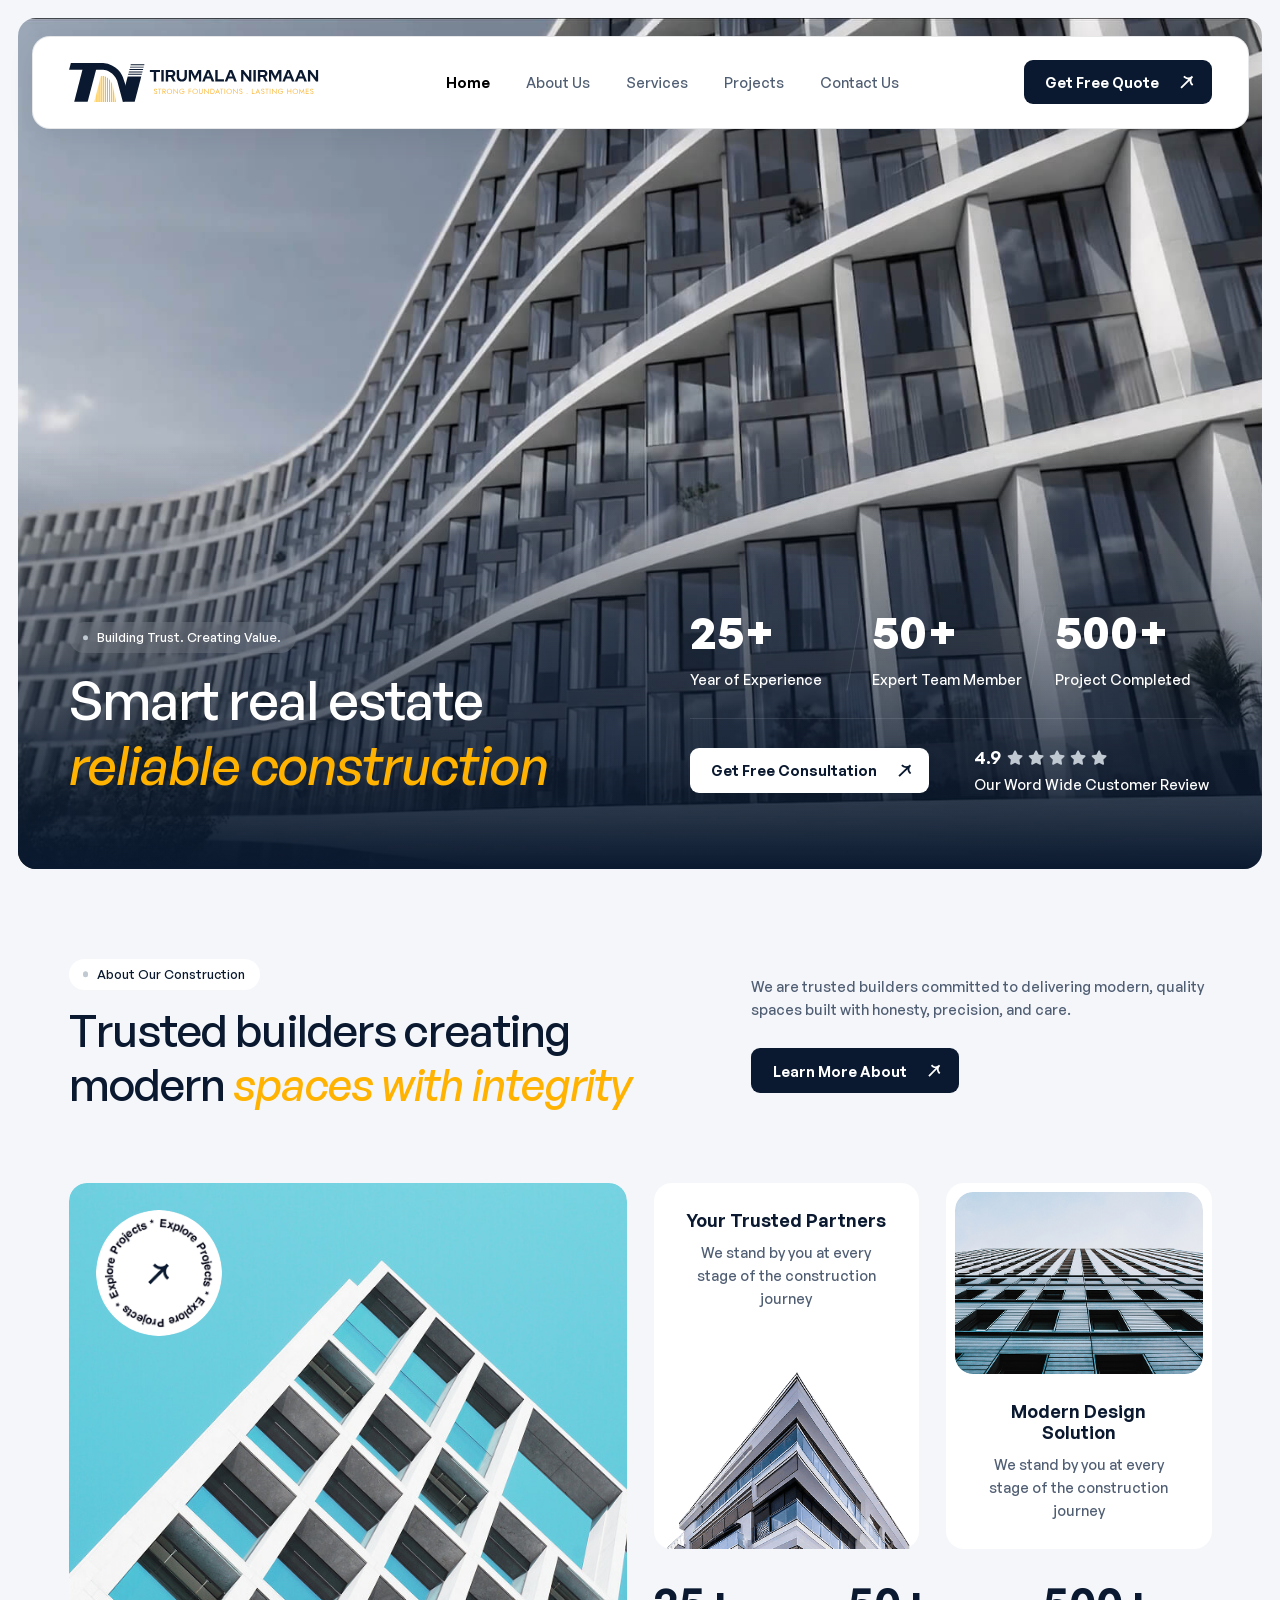
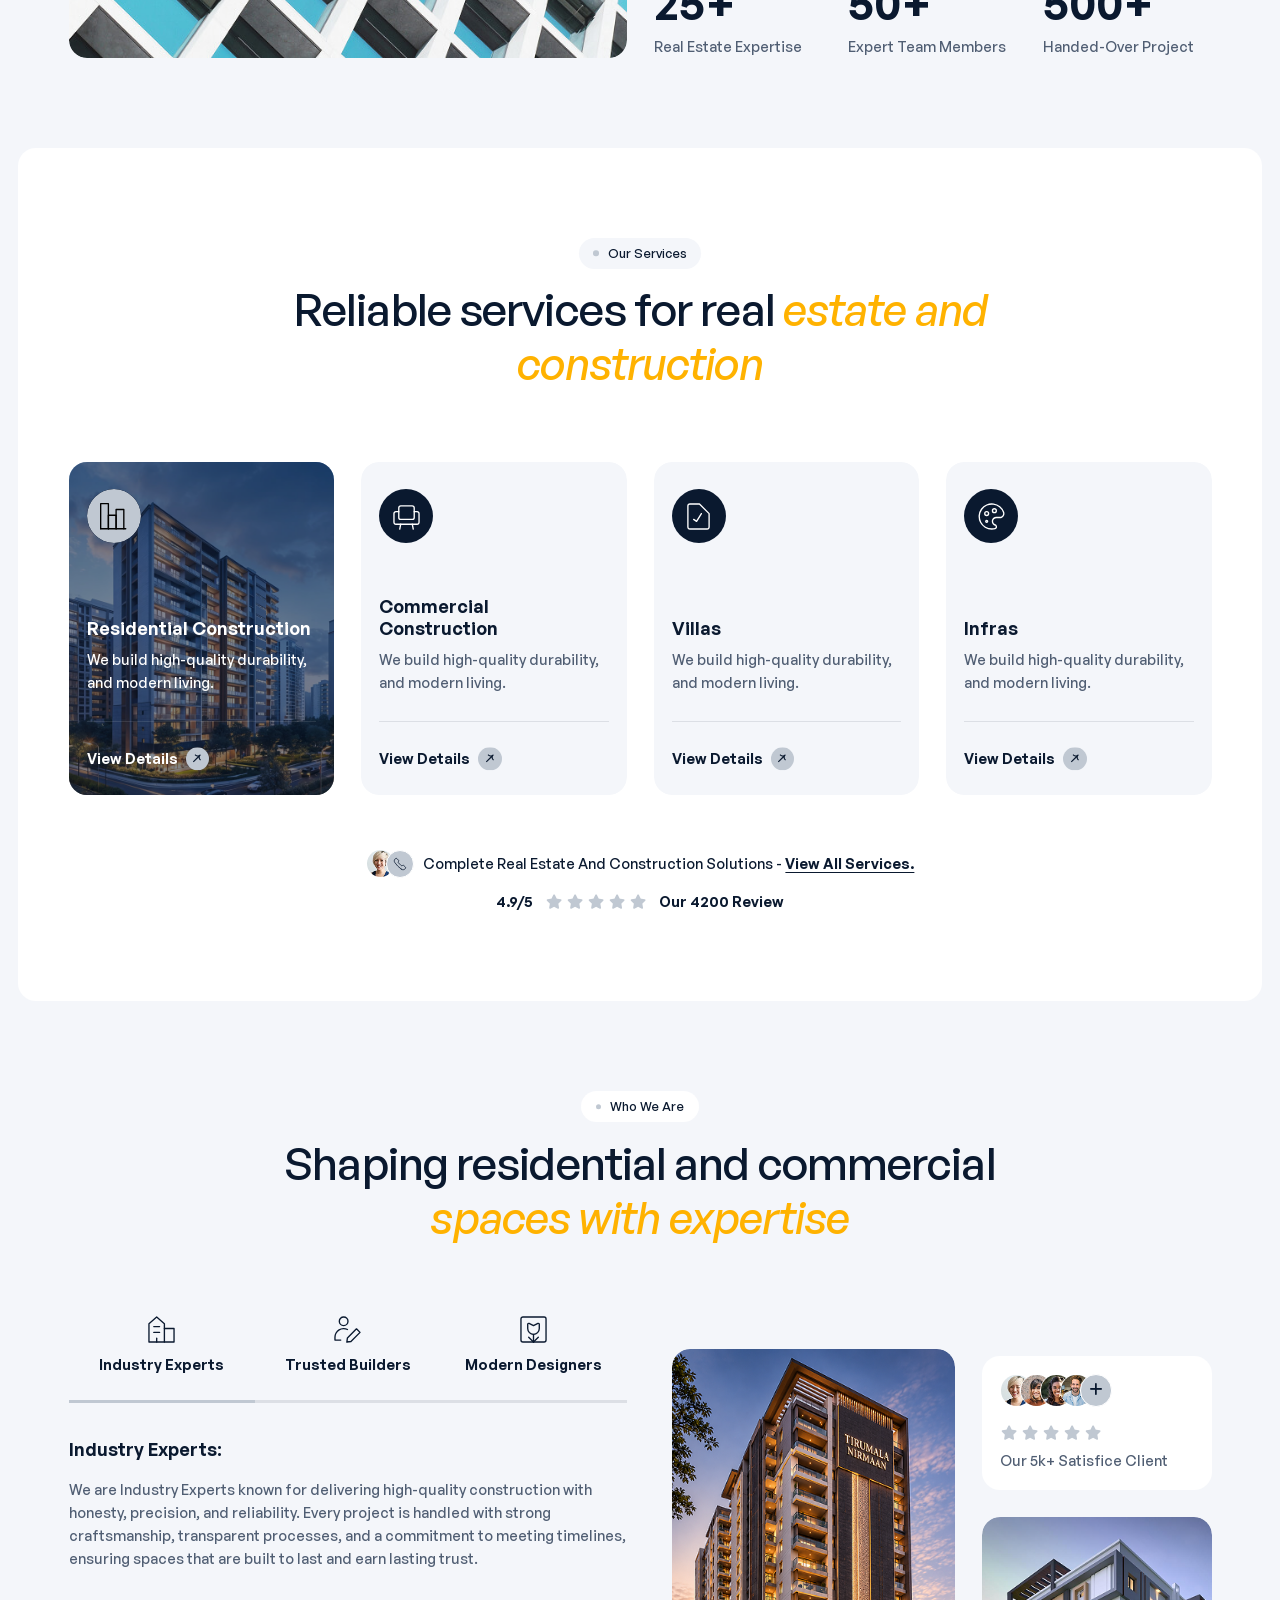
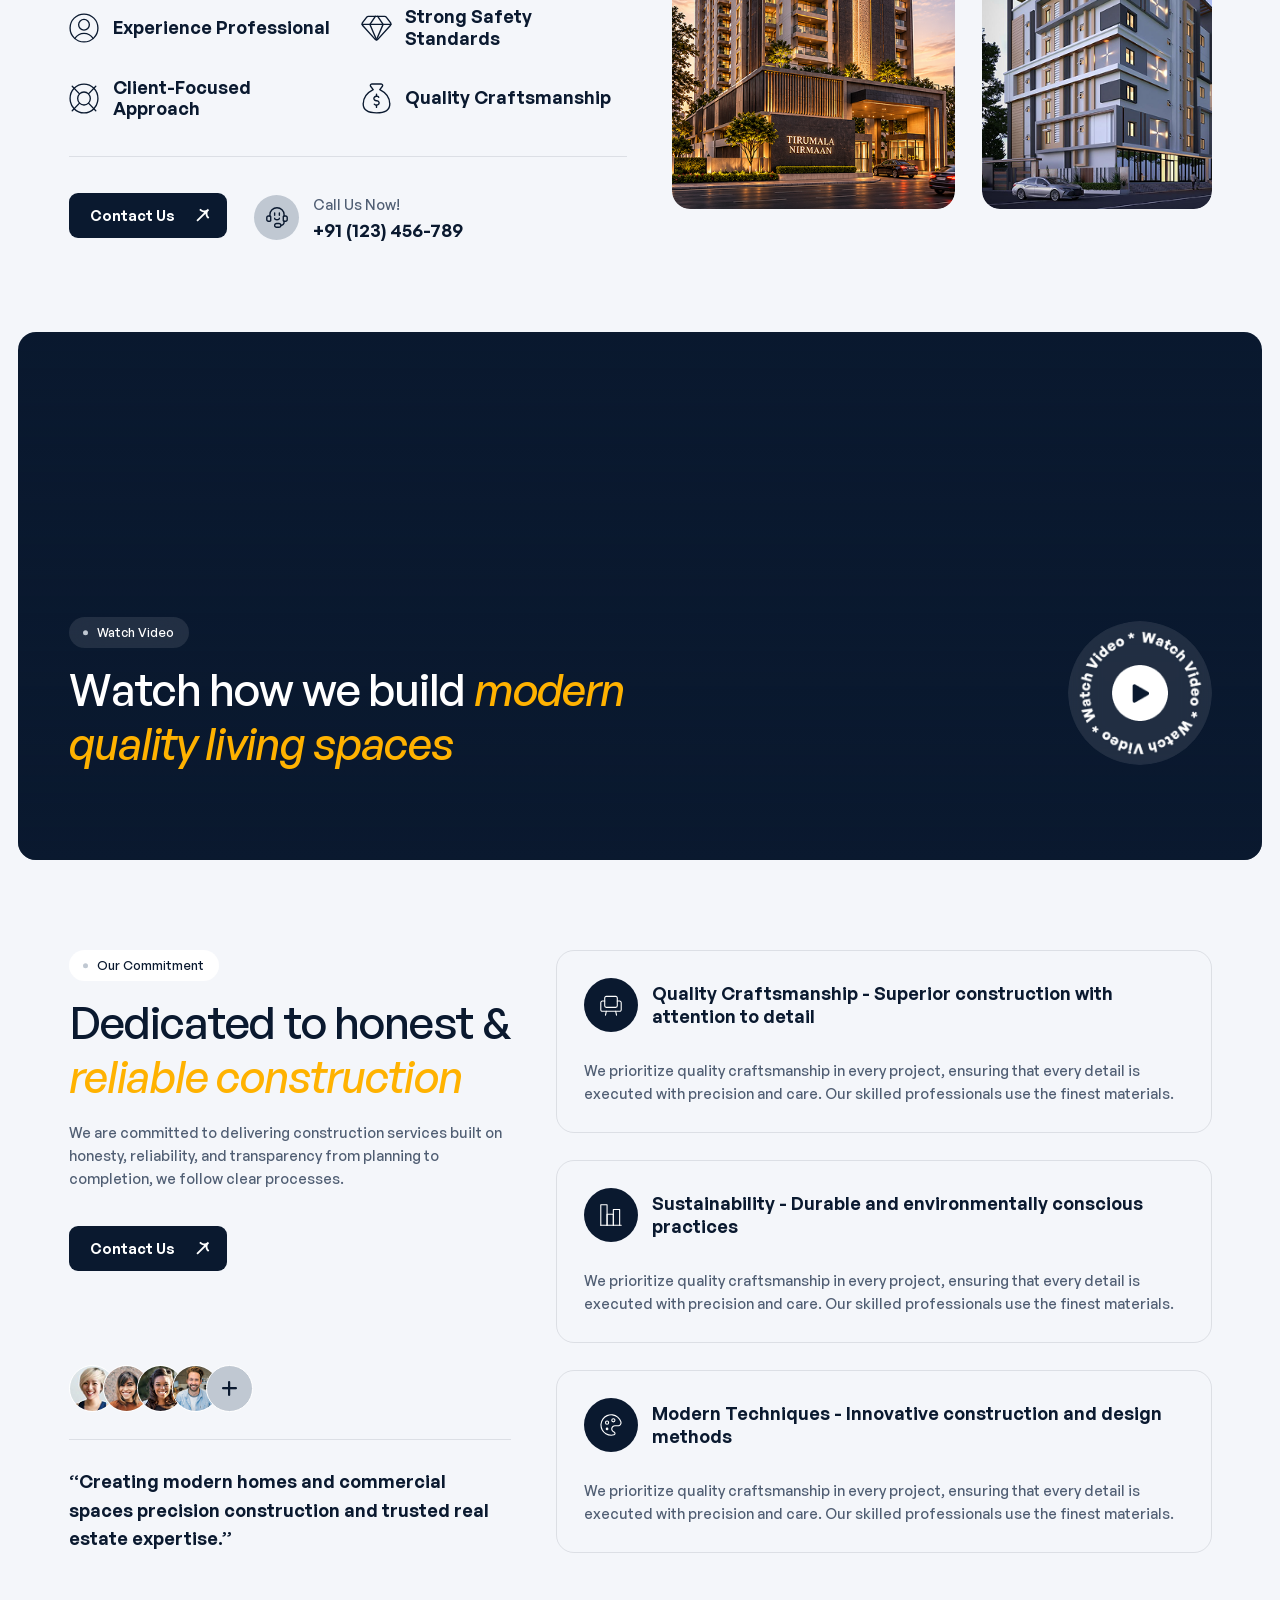
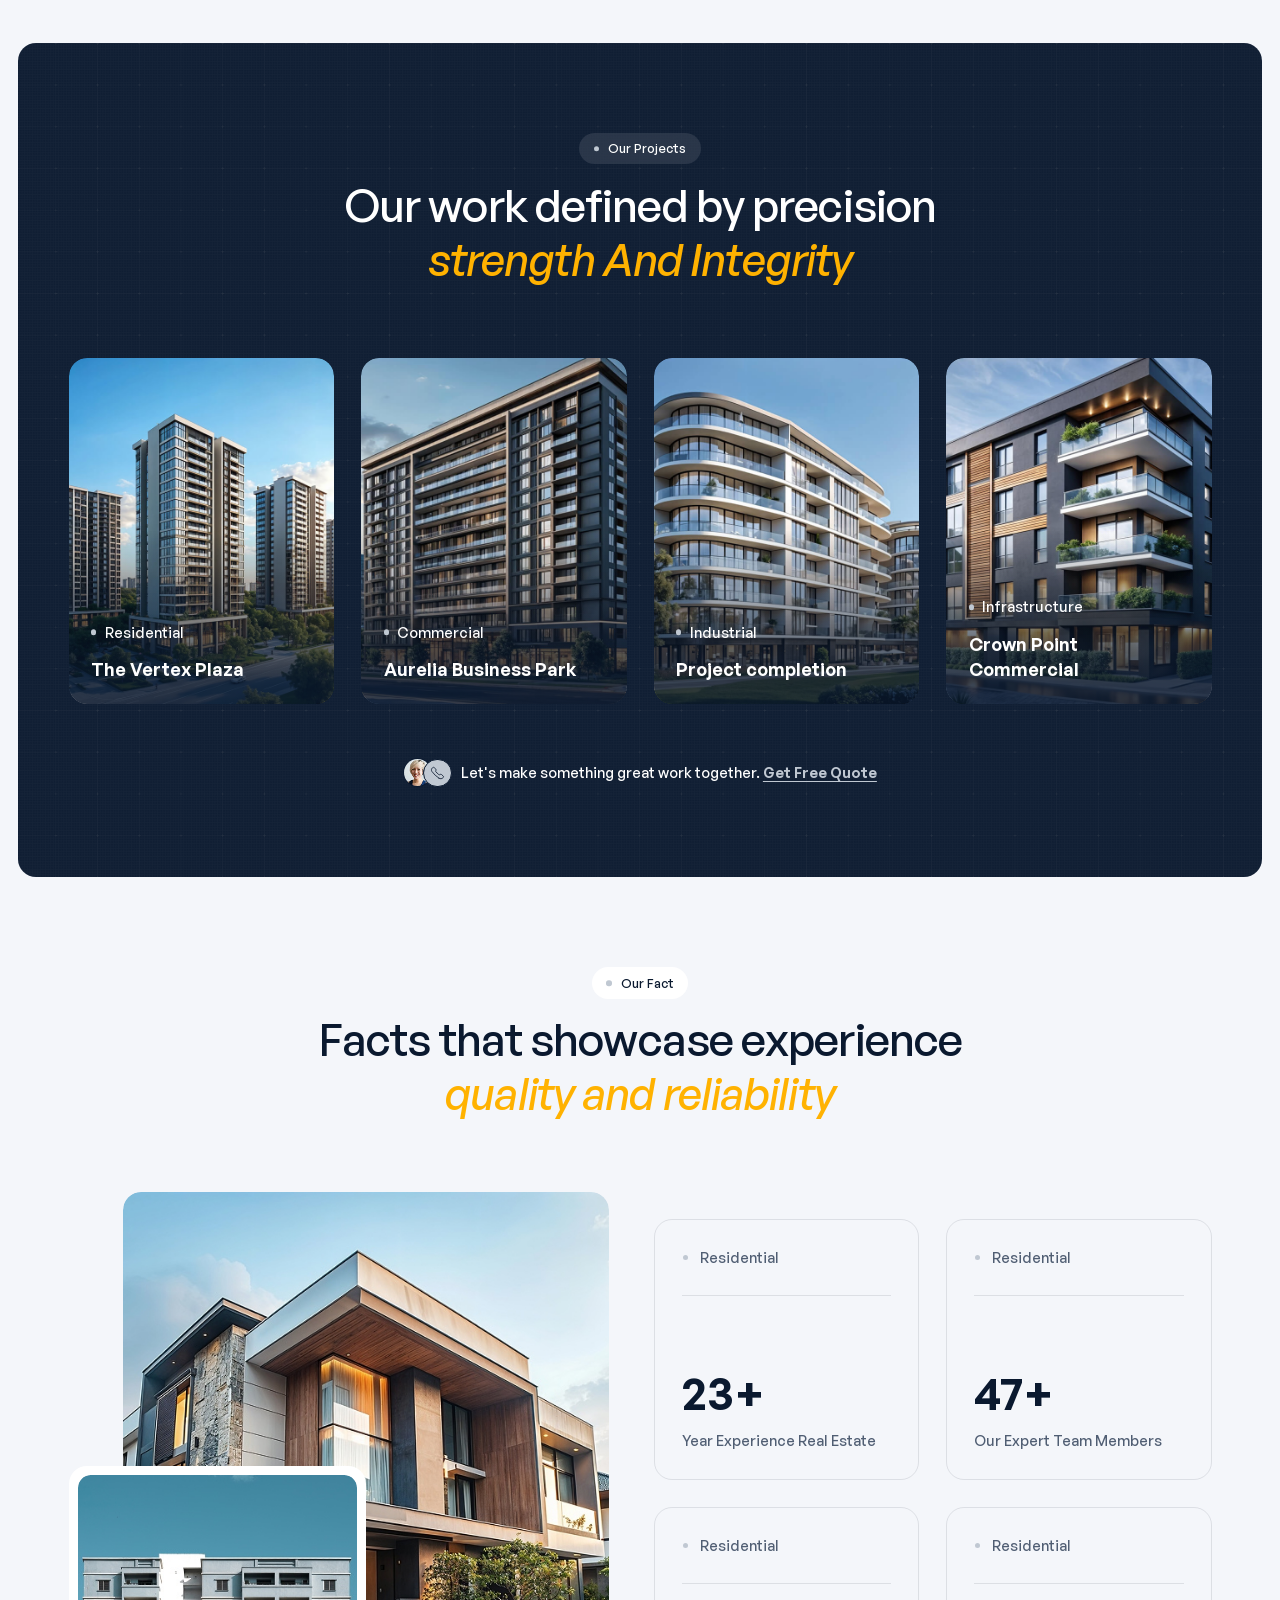
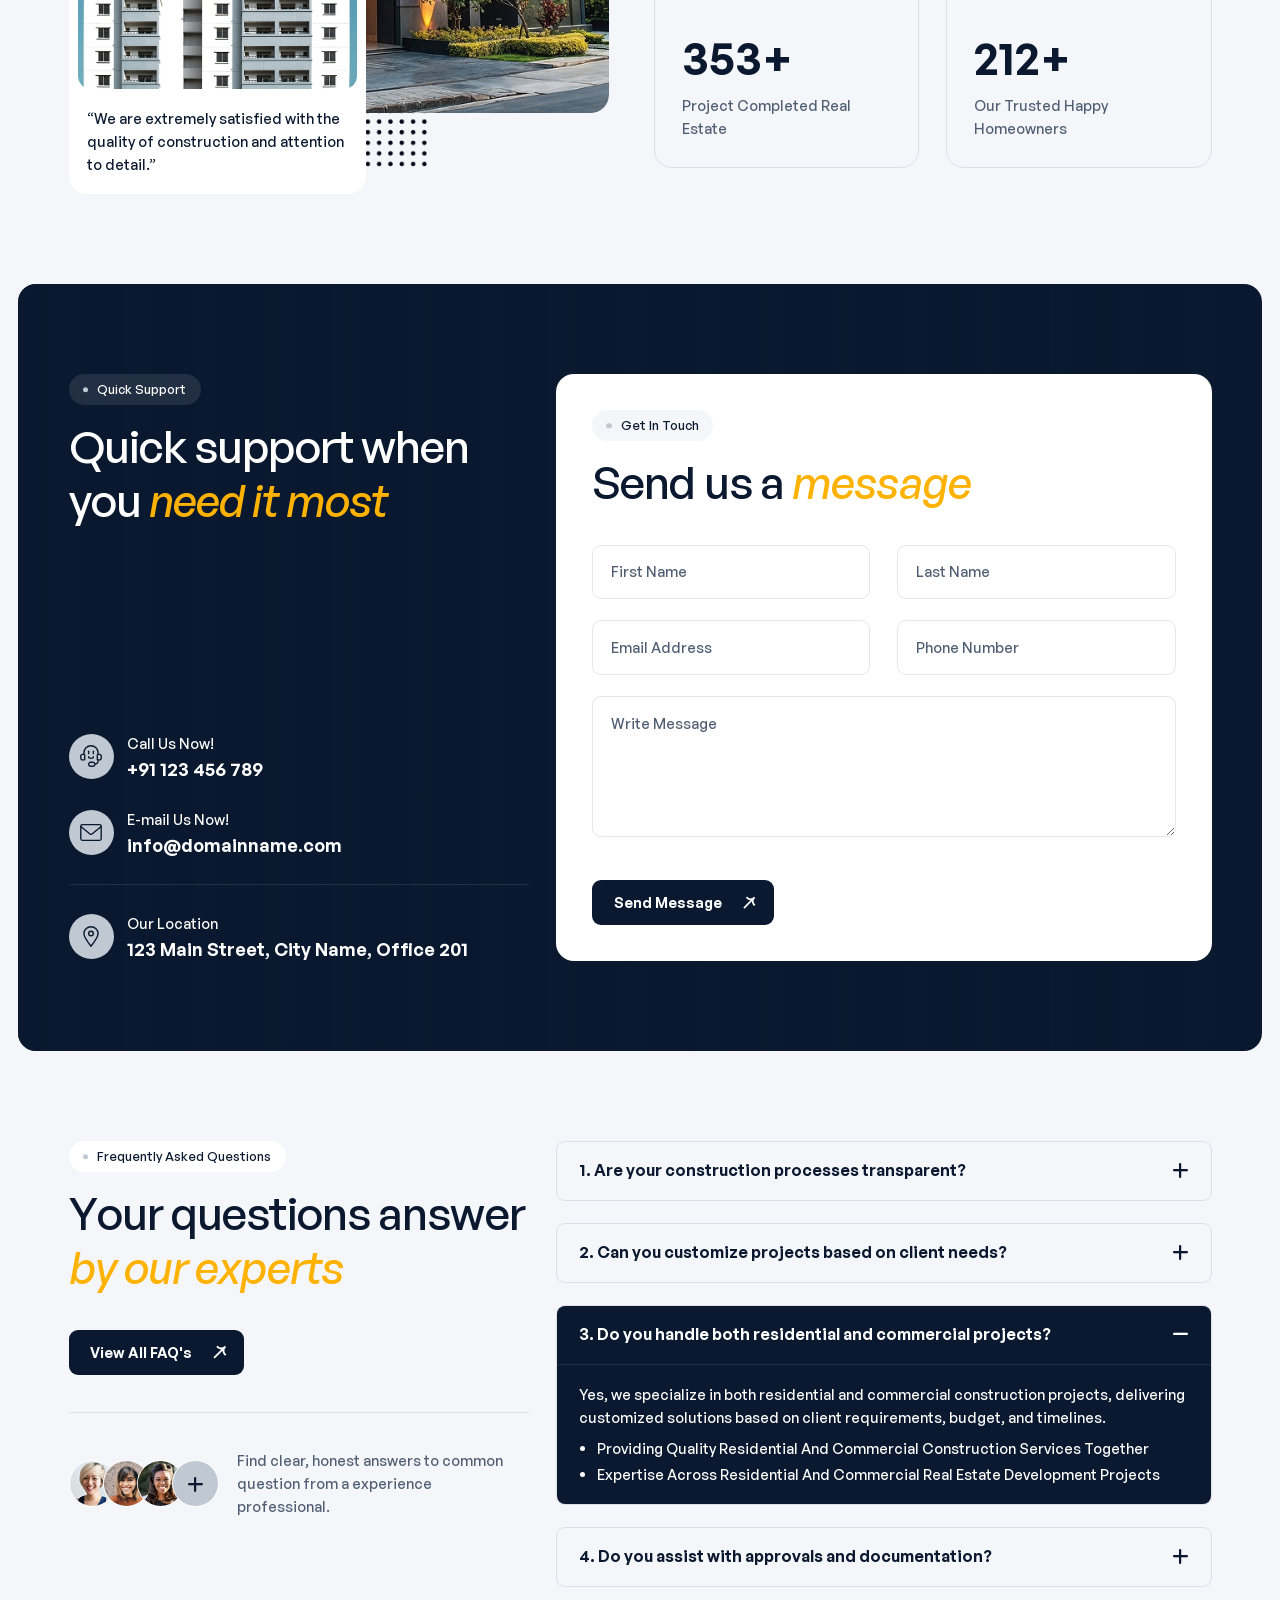
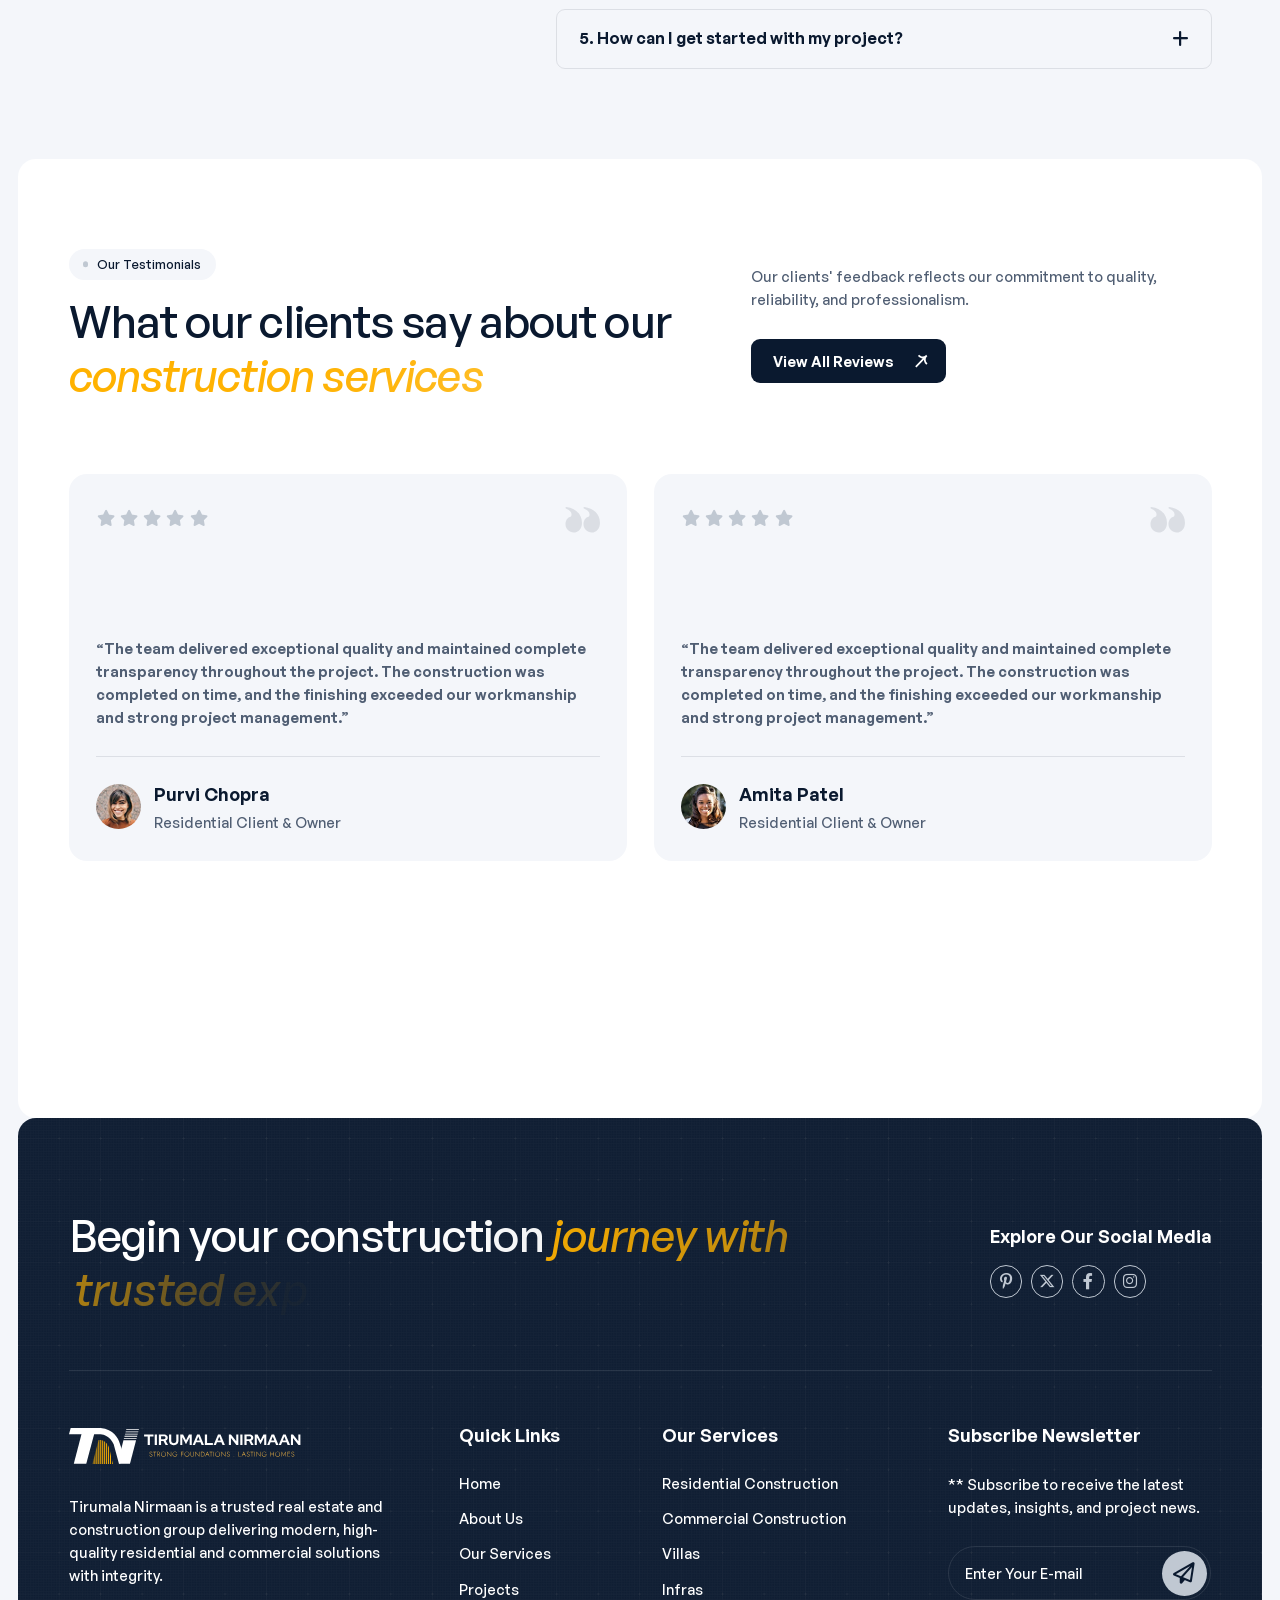
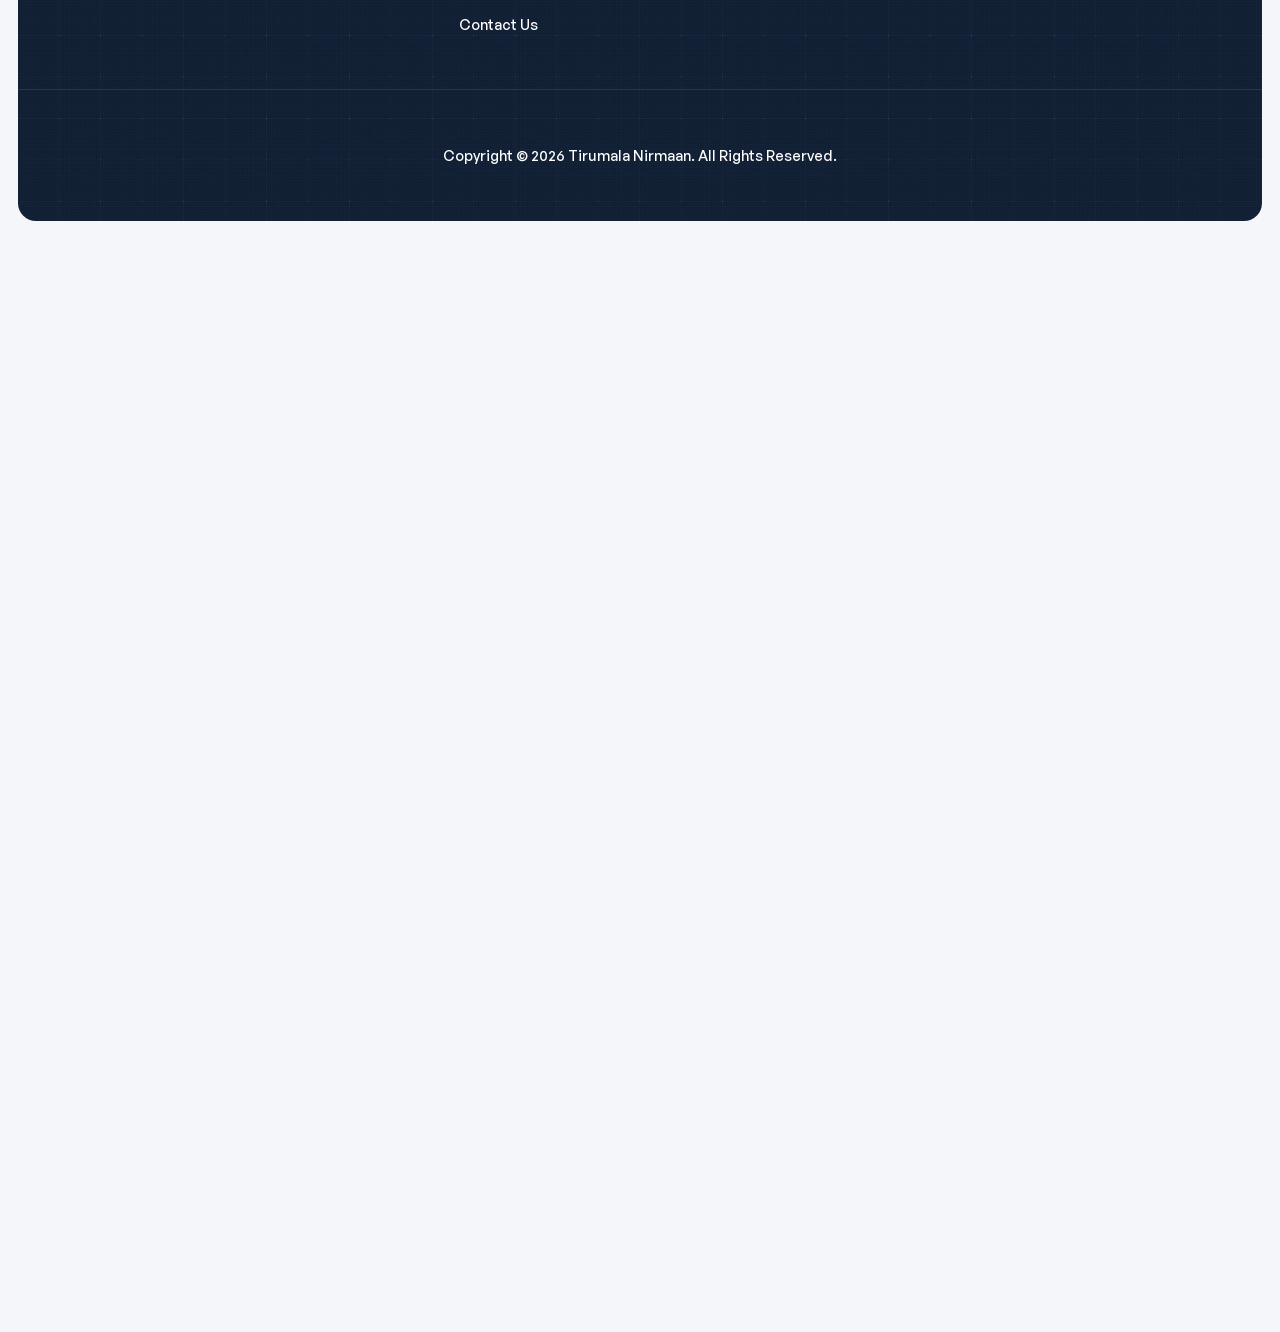
==== commit 0146801c: "Add dynamic service-detail.html page and configure service links" ====
--- a/index.html
+++ b/index.html
@@ -344,14 +344,14 @@
                             <div class="service-item-body-content">
                                 <!-- Service Item Content Start -->
                                 <div class="service-item-content">
-                                    <h2><a href="services.html">Residential Construction</a></h2>
+                                    <h2><a href="service-detail.html?id=residential-construction">Residential Construction</a></h2>
                                     <p>We build high-quality durability, and modern living.</p>
                                 </div>
                                 <!-- Service Item Content End -->
 
                                 <!-- Service Item Button Start -->
                                 <div class="service-item-btn">
-                                    <a href="services.html" class="readmore-btn">View Details</a>
+                                    <a href="service-detail.html?id=residential-construction" class="readmore-btn">View Details</a>
                                 </div>
                                 <!-- Service Item Button End -->
                             </div>
@@ -383,14 +383,14 @@
                             <div class="service-item-body-content">
                                 <!-- Service Item Content Start -->
                                 <div class="service-item-content">
-                                    <h2><a href="services.html">Commercial Construction</a></h2>
+                                    <h2><a href="service-detail.html?id=commercial-construction">Commercial Construction</a></h2>
                                     <p>We build high-quality durability, and modern living.</p>
                                 </div>
                                 <!-- Service Item Content End -->
 
                                 <!-- Service Item Button Start -->
                                 <div class="service-item-btn">
-                                    <a href="services.html" class="readmore-btn">View Details</a>
+                                    <a href="service-detail.html?id=commercial-construction" class="readmore-btn">View Details</a>
                                 </div>
                                 <!-- Service Item Button End -->
                             </div>
@@ -422,14 +422,14 @@
                             <div class="service-item-body-content">
                                 <!-- Service Item Content Start -->
                                 <div class="service-item-content">
-                                    <h2><a href="services.html">Villas</a></h2>
+                                    <h2><a href="service-detail.html?id=villas">Villas</a></h2>
                                     <p>We build high-quality durability, and modern living.</p>
                                 </div>
                                 <!-- Service Item Content End -->
 
                                 <!-- Service Item Button Start -->
                                 <div class="service-item-btn">
-                                    <a href="services.html" class="readmore-btn">View Details</a>
+                                    <a href="service-detail.html?id=villas" class="readmore-btn">View Details</a>
                                 </div>
                                 <!-- Service Item Button End -->
                             </div>
@@ -461,14 +461,14 @@
                             <div class="service-item-body-content">
                                 <!-- Service Item Content Start -->
                                 <div class="service-item-content">
-                                    <h2><a href="services.html">Infras</a></h2>
+                                    <h2><a href="service-detail.html?id=infras">Infras</a></h2>
                                     <p>We build high-quality durability, and modern living.</p>
                                 </div>
                                 <!-- Service Item Content End -->
 
                                 <!-- Service Item Button Start -->
                                 <div class="service-item-btn">
-                                    <a href="services.html" class="readmore-btn">View Details</a>
+                                    <a href="service-detail.html?id=infras" class="readmore-btn">View Details</a>
                                 </div>
                                 <!-- Service Item Button End -->
                             </div>
@@ -1960,10 +1960,10 @@
                         <div class="footer-links">
                             <h3>Our Services</h3>
                             <ul>
-                                <li><a href="services.html">Residential Construction</a></li>
-                                <li><a href="services.html">Commercial Construction</a></li>
-                                <li><a href="services.html">Villas</a></li>
-                                <li><a href="services.html">Infras</a></li>
+                                <li><a href="service-detail.html?id=residential-construction">Residential Construction</a></li>
+                                <li><a href="service-detail.html?id=commercial-construction">Commercial Construction</a></li>
+                                <li><a href="service-detail.html?id=villas">Villas</a></li>
+                                <li><a href="service-detail.html?id=infras">Infras</a></li>
                             </ul>
                         </div>
                         <!-- Footer Links End -->
--- a/css/custom.css
+++ b/css/custom.css
@@ -203,10 +203,8 @@
 
 .reveal{
 	position: relative;
-    display: -webkit-inline-box;
-    display: -ms-inline-flexbox;
-    display: inline-flex;
-    visibility: hidden;
+    display: block;
+    visibility: visible;
     overflow: hidden;
 }
 
@@ -3402,6 +3400,7 @@
 }
 
 .sidebar-cta-box{
+	position: relative;
 	border-radius: 20px;
 	overflow: hidden;
 }
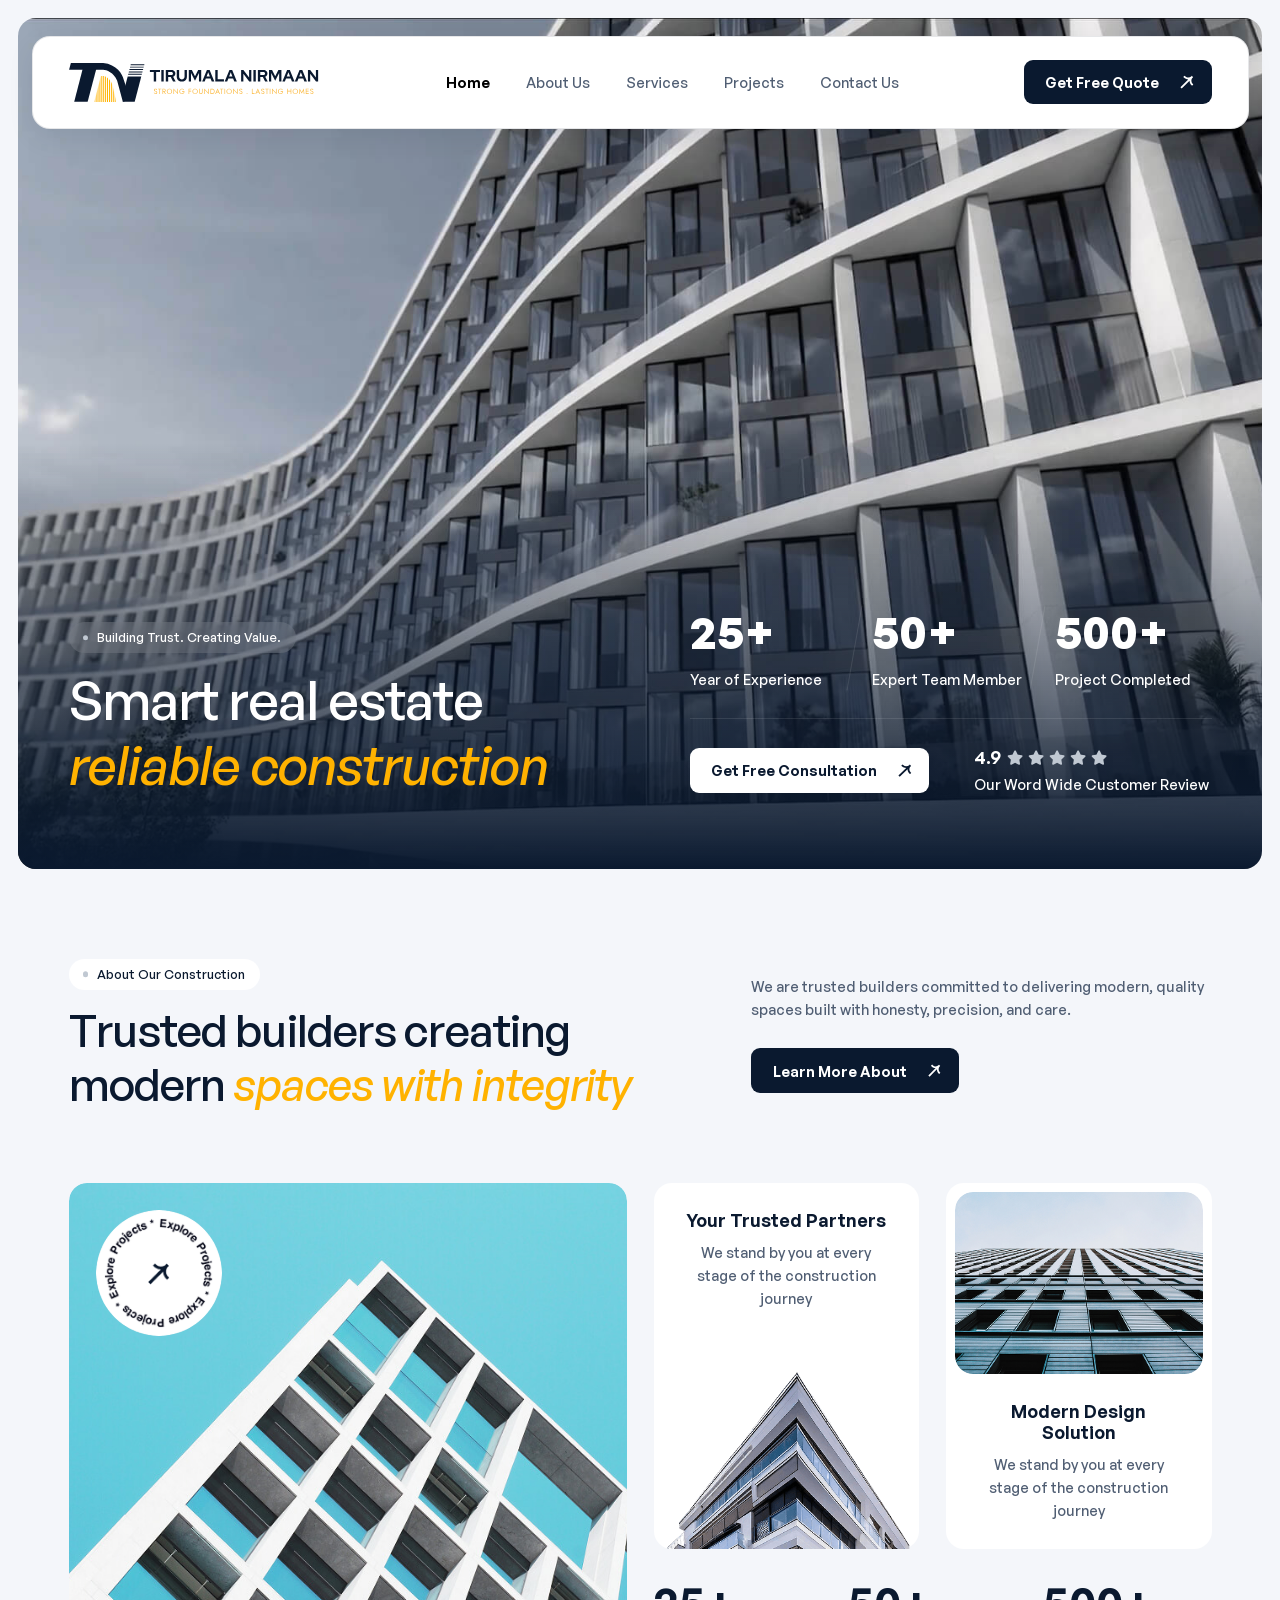
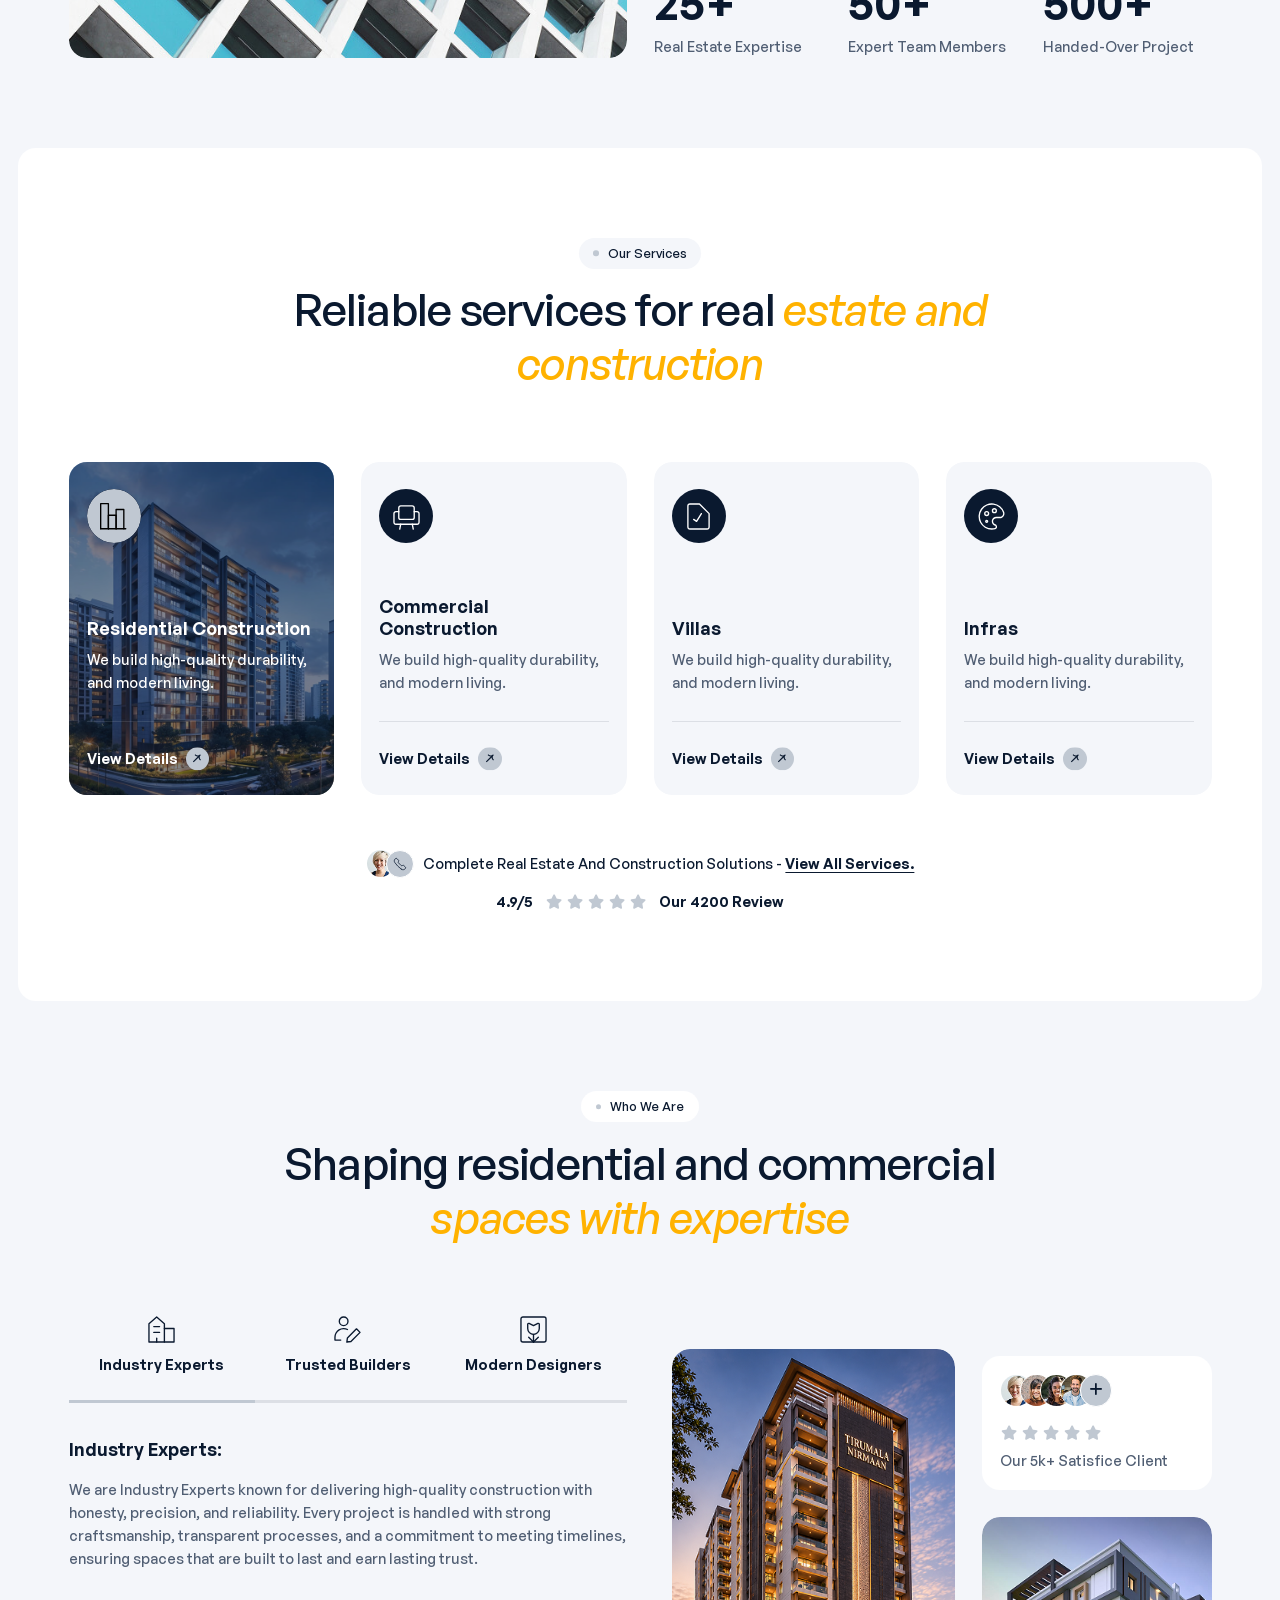
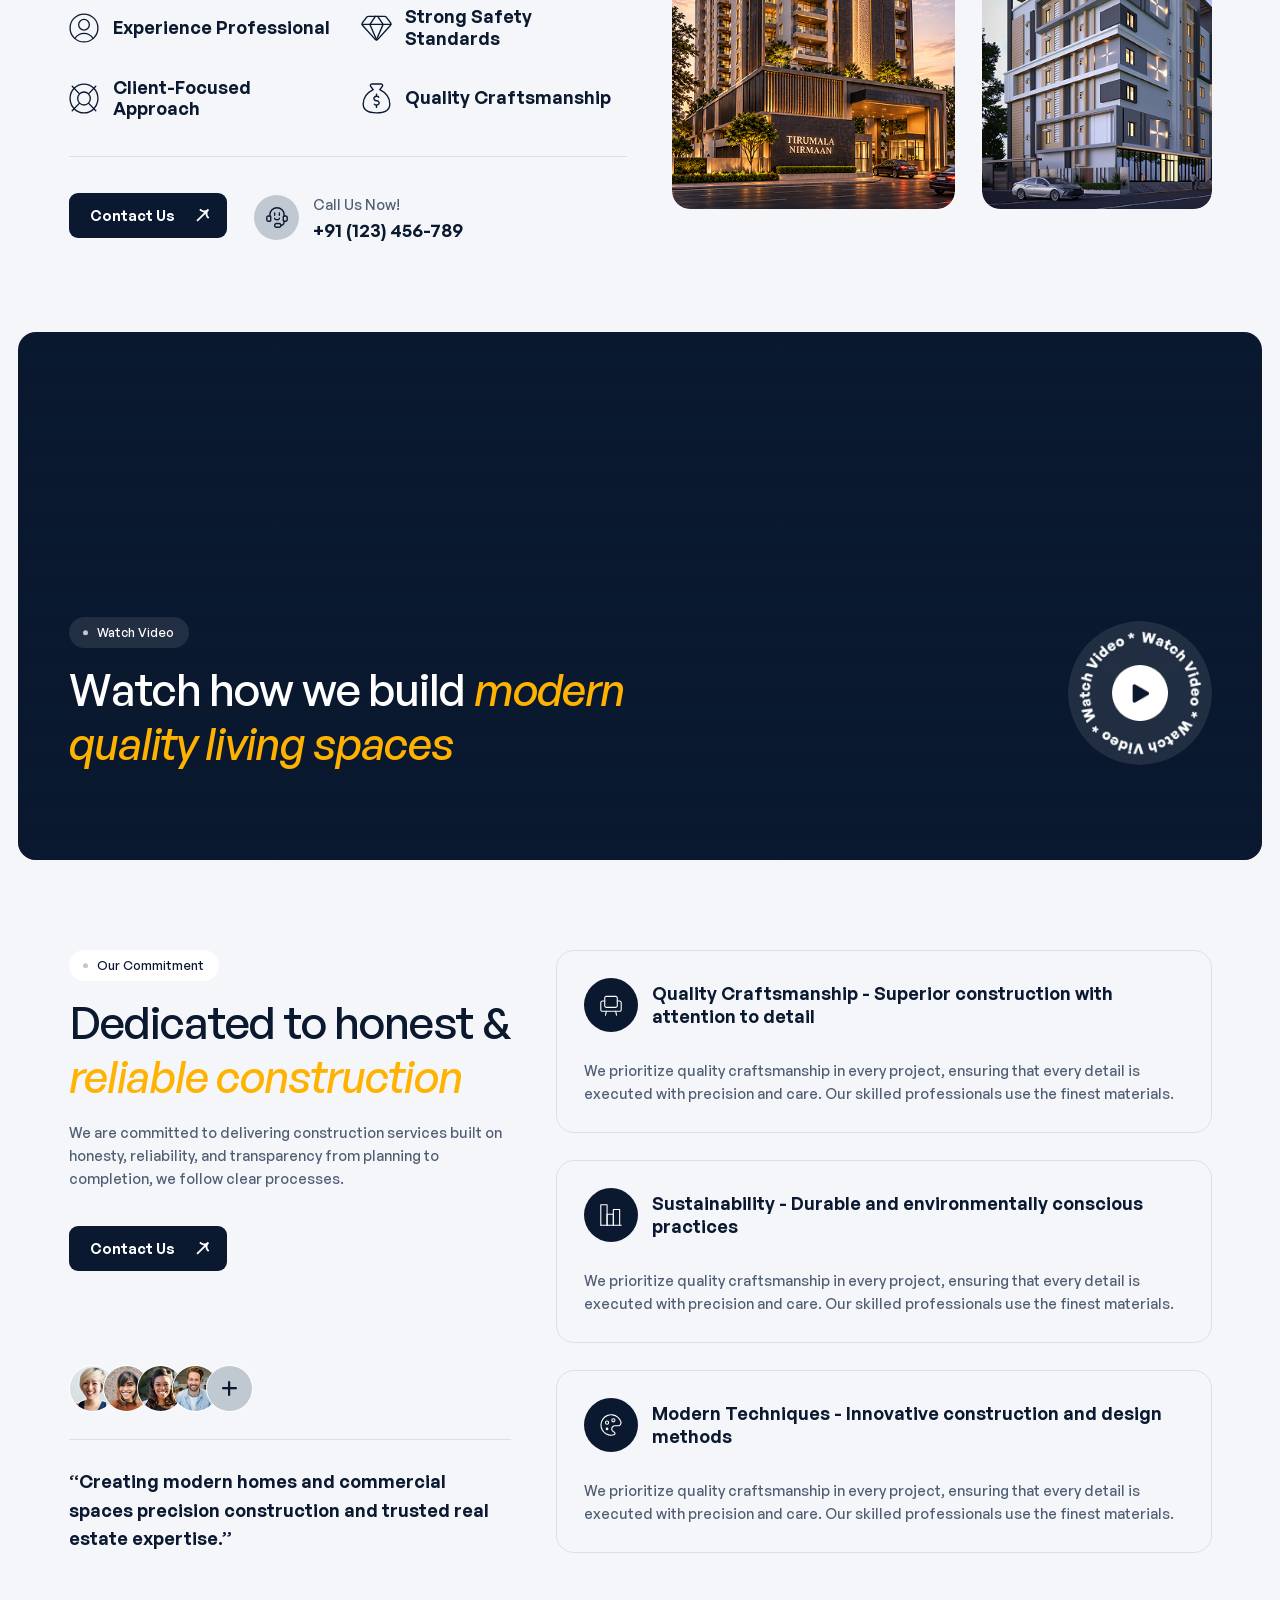
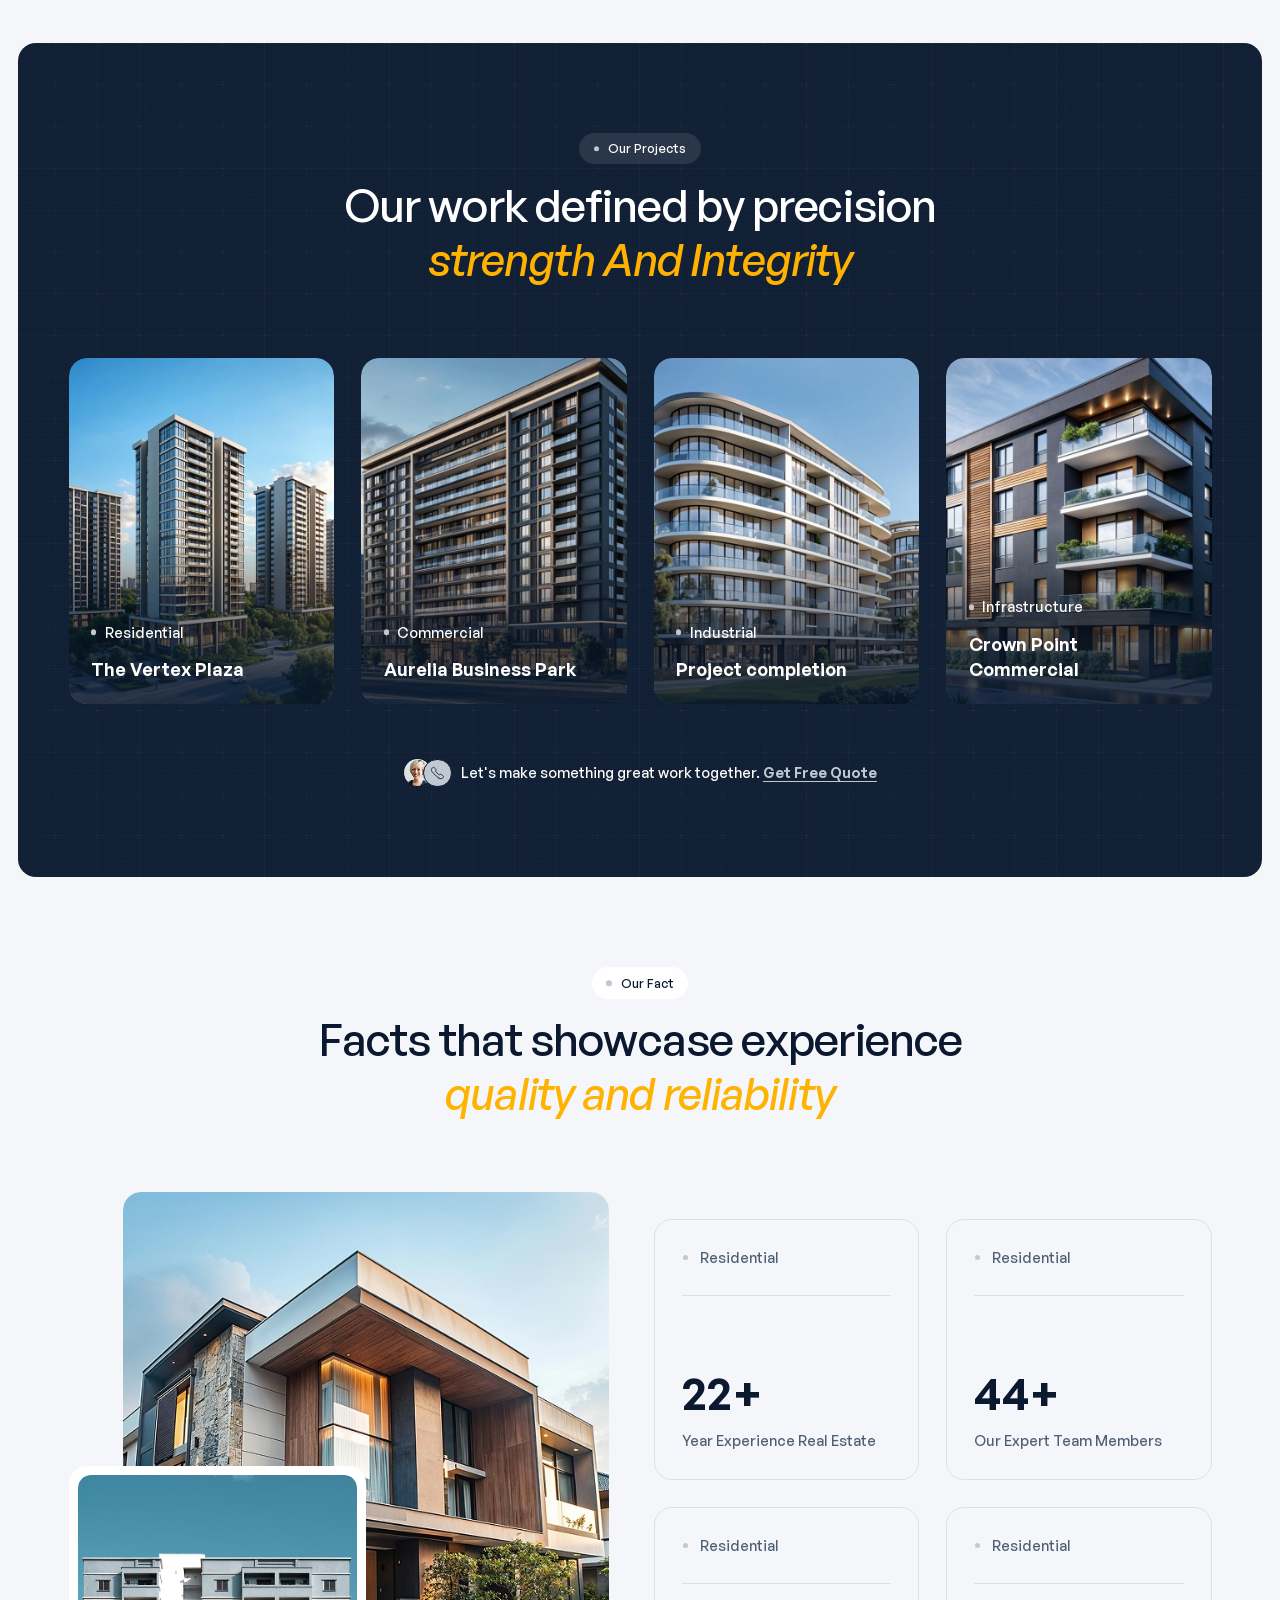
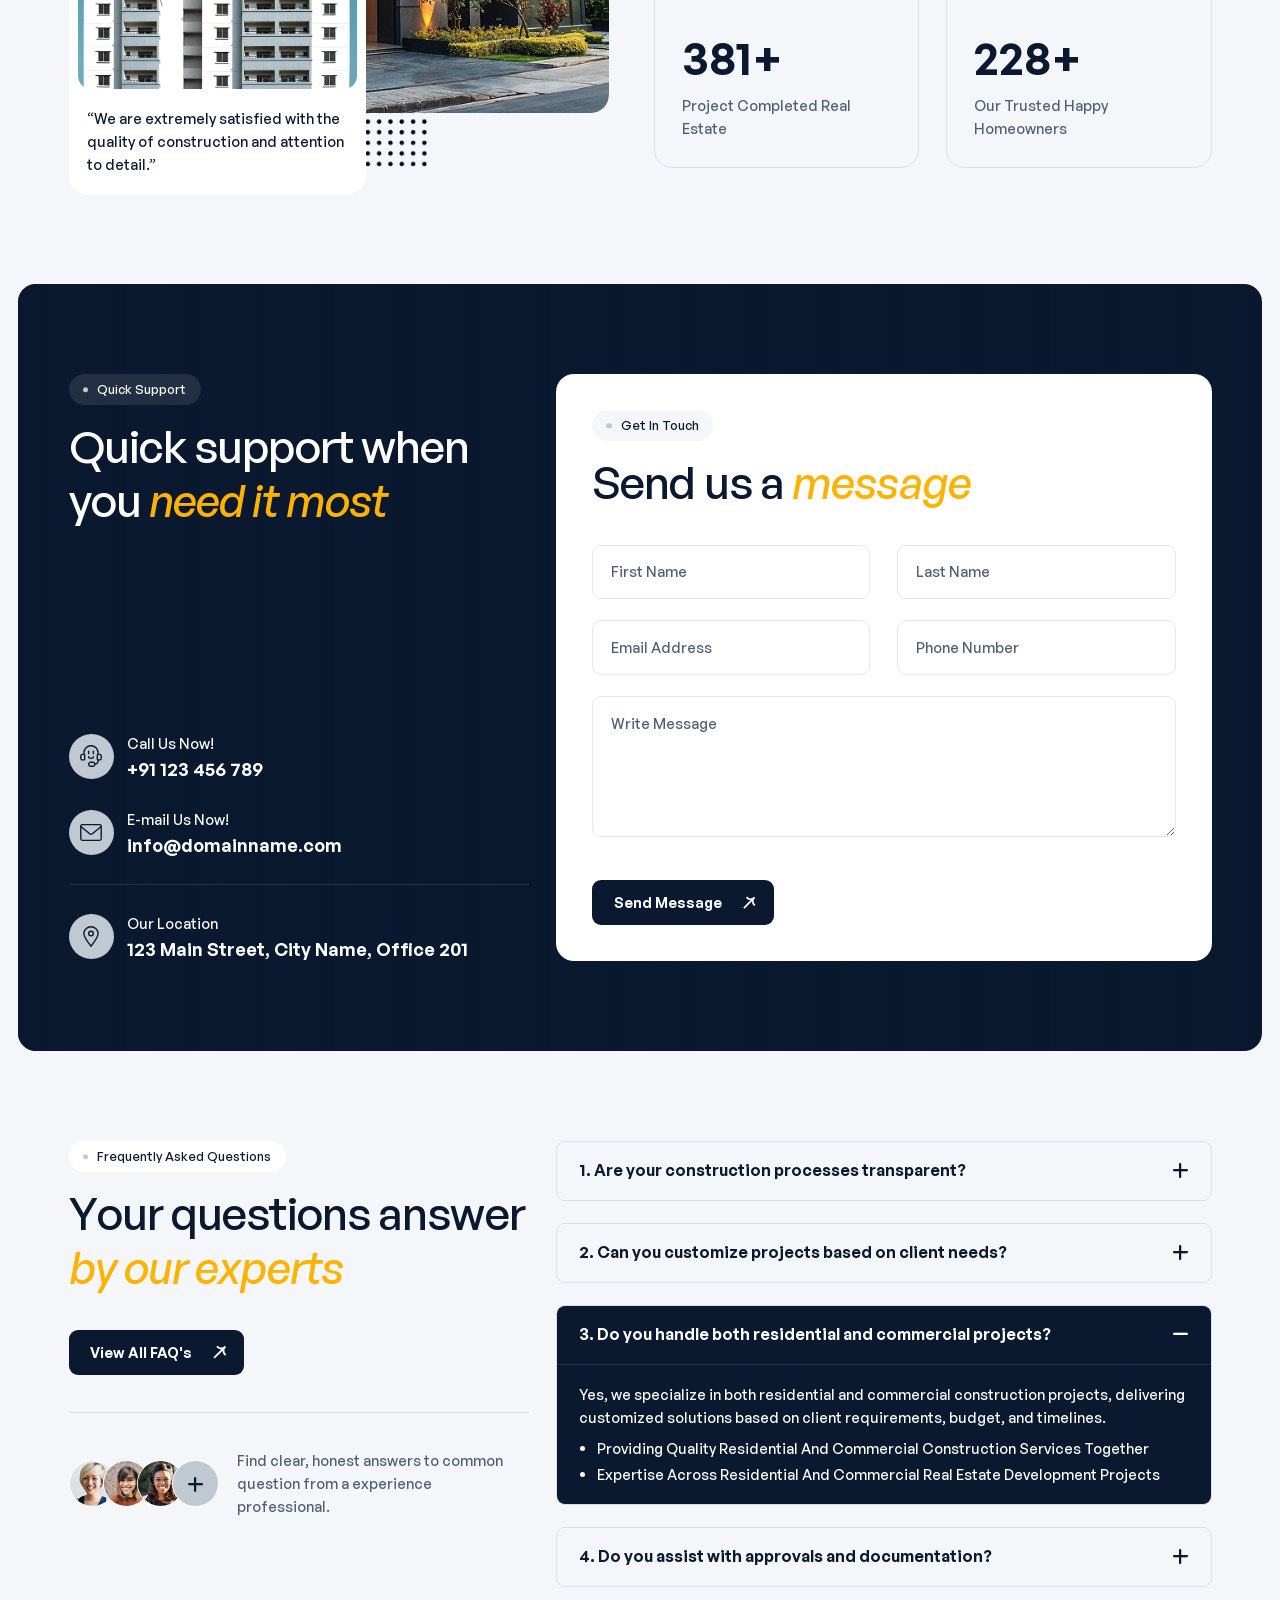
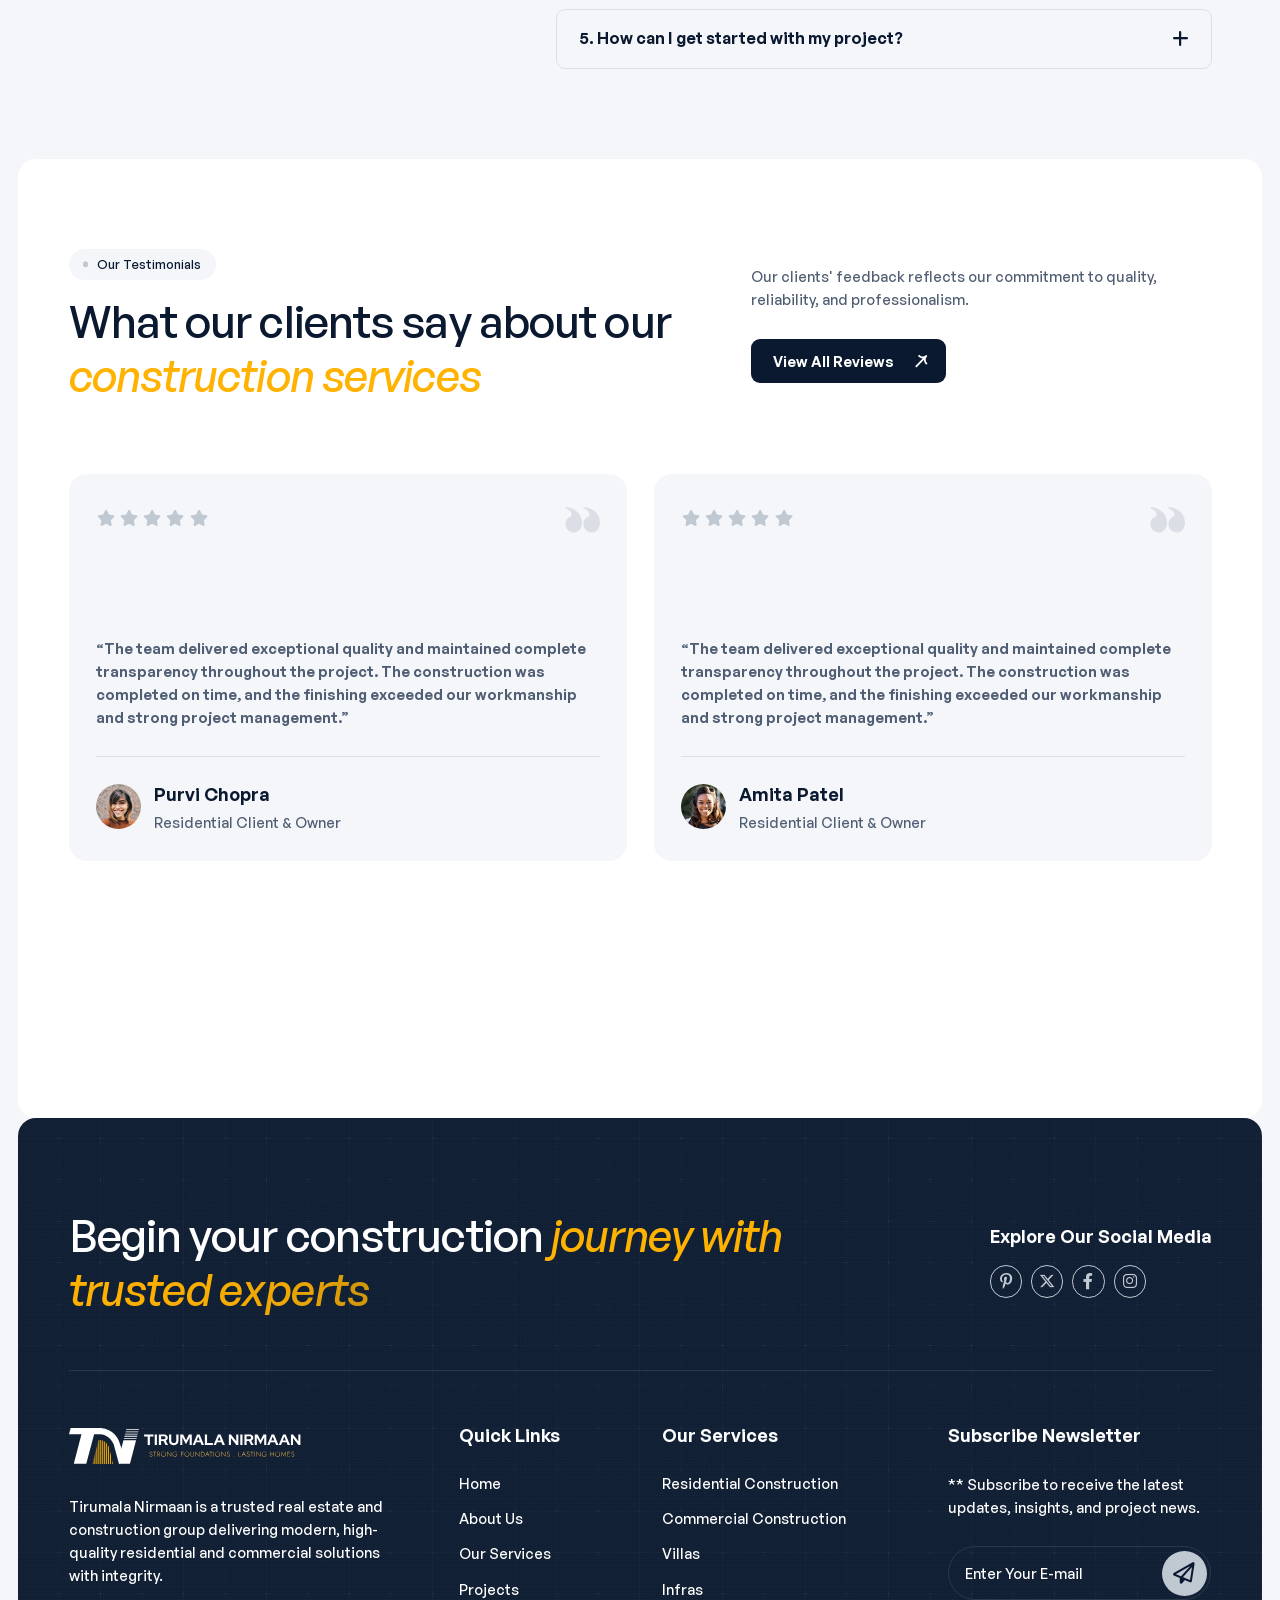
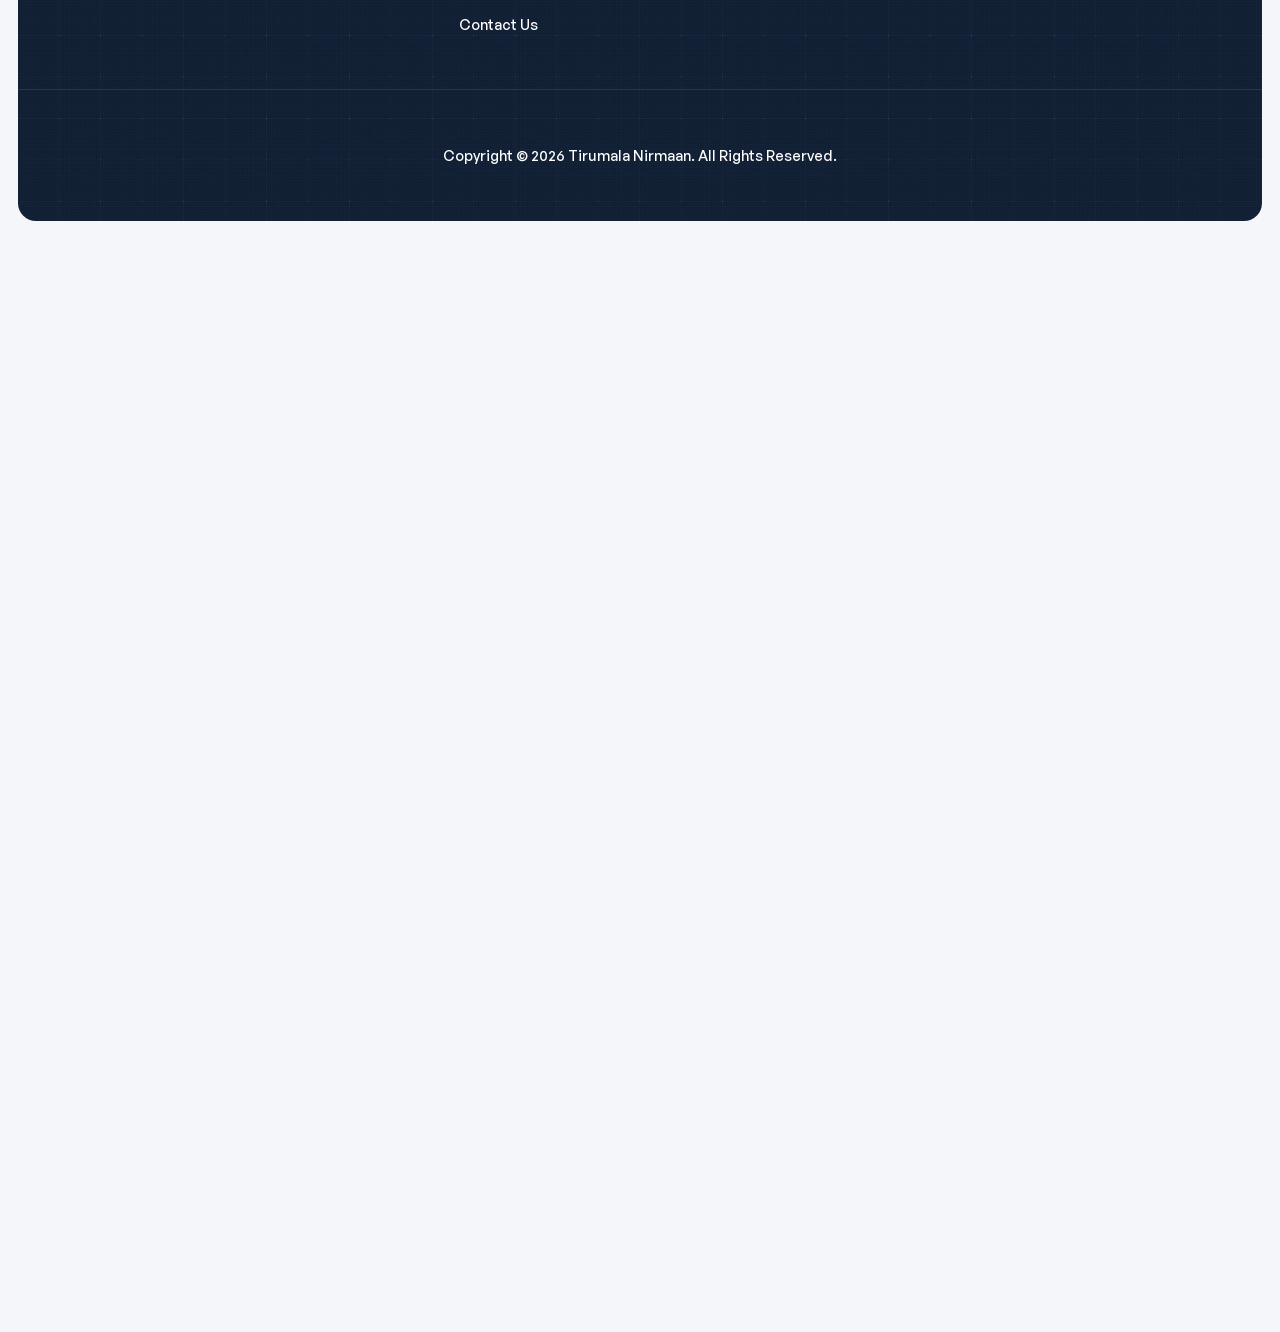
==== commit 59a2f380: "Optimize scroll fade-in animations across all pages and update hero mobile view" ====
--- a/index.html
+++ b/index.html
@@ -83,7 +83,7 @@
         <!-- Video Start -->
         <div class="hero-bg-video">
             <!-- Selfhosted Video Start -->
-            <video autoplay="" muted="" loop="" id="myvideo"><source src="media/tirumala-nirmaan-2-video.mp4" type="video/mp4"></video>
+            <video autoplay="" muted="" loop="" playsinline="" webkit-playsinline="" id="myvideo"><source src="media/tirumala-nirmaan-2-video.mp4" type="video/mp4"></video>
             
             <!-- Selfhosted Video End -->
 
@@ -137,7 +137,7 @@
                         <!-- Hero Counter List End -->
 
                         <!-- Hero Counter Footer Start -->
-                        <div class="hero-counter-footer wow fadeInUp" data-wow-delay="0.2s">
+                        <div class="hero-counter-footer wow fadeInUp" data-wow-delay="0.1s">
                             <!-- Hero Button Start -->
                             <div class="hero-btn">
                                 <a href="contact-us.html" class="btn-default btn-highlighted">Get Free Consultation</a>
@@ -193,13 +193,13 @@
                     <!-- Section Content Button Start -->
                     <div class="section-content-btn">
                         <!-- Section Title Content Start -->
-                        <div class="section-title-content wow fadeInUp" data-wow-delay="0.2s">
+                        <div class="section-title-content wow fadeInUp" data-wow-delay="0.1s">
                             <p>We are trusted builders committed to delivering modern, quality spaces built with honesty, precision, and care.</p>
                         </div>
                         <!-- Section Title Content End -->
     
                         <!-- Section Button Start -->
-                        <div class="section-btn wow fadeInUp" data-wow-delay="0.4s">
+                        <div class="section-btn wow fadeInUp" data-wow-delay="0.15s">
                             <a href="about-us.html" class="btn-default">Learn More About</a>
                         </div>
                         <!-- Section Button End -->
@@ -233,7 +233,7 @@
 
                 <div class="col-xl-6">
                     <!-- About Us Content Box Start -->
-                    <div class="about-us-content-box wow fadeInUp" data-wow-delay="0.2s">
+                    <div class="about-us-content-box wow fadeInUp" data-wow-delay="0.1s">
                         <!-- About Us Item List Start -->
                         <div class="about-us-item-list">
                             <!-- About Us Item Start -->
@@ -364,7 +364,7 @@
 
                 <div class="col-xl-3 col-md-6">
                     <!-- Service Item Start -->
-                    <div class="service-item wow fadeInUp" data-wow-delay="0.2s">
+                    <div class="service-item wow fadeInUp" data-wow-delay="0.1s">
                         <!-- Service Item Image Start -->
                         <div class="service-item-image">
                             <figure>
@@ -403,7 +403,7 @@
 
                 <div class="col-xl-3 col-md-6">
                     <!-- Service Item Start -->
-                    <div class="service-item wow fadeInUp" data-wow-delay="0.4s">
+                    <div class="service-item wow fadeInUp" data-wow-delay="0.15s">
                         <!-- Service Item Image Start -->
                         <div class="service-item-image">
                             <figure>
@@ -442,7 +442,7 @@
 
                 <div class="col-xl-3 col-md-6">
                     <!-- Service Item Start -->
-                    <div class="service-item wow fadeInUp" data-wow-delay="0.6s">
+                    <div class="service-item wow fadeInUp" data-wow-delay="0.1s">
                         <!-- Service Item Image Start -->
                         <div class="service-item-image">
                             <figure>
@@ -481,7 +481,7 @@
 
                 <div class="col-lg-12">
                     <!-- Section Footer Text Start -->
-                    <div class="section-footer-text section-satisfy-img wow fadeInUp" data-wow-delay="0.4s">
+                    <div class="section-footer-text section-satisfy-img wow fadeInUp" data-wow-delay="0.15s">
                         <!-- Satisfy Client Images Start -->
                         <div class="satisfy-client-images">
                             <div class="satisfy-client-image">
@@ -522,7 +522,7 @@
                     <!-- Section Title Start -->
                     <div class="section-title section-title-center">
                         <span class="section-sub-title wow fadeInUp">Who We Are</span>
-                        <h2 class="wow fadeInUp" data-wow-delay="0.2s">Shaping residential and commercial <span>spaces with expertise</span></h2>
+                        <h2 class="wow fadeInUp" data-wow-delay="0.1s">Shaping residential and commercial <span>spaces with expertise</span></h2>
                     </div>
                     <!-- Section Title End -->
                 </div>
@@ -760,7 +760,7 @@
                         <div class="who-we-image-box-1">
                             <!-- Who We Image Start -->
                             <div class="who-we-image">
-                                <figure class="image-anime reveal">
+                                <figure class="image-anime">
                                     <img src="images/about/who-we-are-image-1.jpg" alt="">
                                 </figure>
                             </div>
@@ -771,7 +771,7 @@
                         <!-- Who We Are Image Box 2 Start -->
                         <div class="who-we-image-box-2">
                             <!-- Who We Cta Box Start-->
-                            <div class="who-we-cta-box wow fadeInUp" data-wow-delay="0.2s">
+                            <div class="who-we-cta-box wow fadeInUp" data-wow-delay="0.1s">
                                 <!-- Satisfy Client Images Start -->
                                 <div class="satisfy-client-images">
                                     <div class="satisfy-client-image">
@@ -822,7 +822,7 @@
 
                             <!-- Who We Image Start -->
                             <div class="who-we-image">
-                                <figure class="image-anime reveal">
+                                <figure class="image-anime">
                                     <img src="images/about/who-we-are-image-2.jpg" alt="">
                                 </figure>
                             </div>
@@ -881,12 +881,12 @@
                             <div class="section-title">
                                 <span class="section-sub-title wow fadeInUp">Our Commitment</span>
                                 <h2 class="text-anime-style-2" data-cursor="-opaque">Dedicated to honest &amp; <span>reliable construction</span></h2>
-                                <p class="wow fadeInUp" data-wow-delay="0.2s">We are committed to delivering construction services built on honesty, reliability, and transparency from planning to completion, we follow clear processes.</p>
+                                <p class="wow fadeInUp" data-wow-delay="0.1s">We are committed to delivering construction services built on honesty, reliability, and transparency from planning to completion, we follow clear processes.</p>
                             </div>
                             <!-- Section Title End -->
 
                             <!-- Our Commitment Button Start -->
-                            <div class="our-commitment-btn wow fadeInUp" data-wow-delay="0.4s">
+                            <div class="our-commitment-btn wow fadeInUp" data-wow-delay="0.1s">
                                 <a href="contact-us.html" class="btn-default">Contact Us</a>
                             </div>
                             <!-- Our Commitment Button End -->
@@ -894,7 +894,7 @@
                         <!-- Our Commitment Header Content End -->
 
                         <!-- Commitment Client Box Start -->
-                        <div class="commitment-client-box wow fadeInUp" data-wow-delay="0.6s">
+                        <div class="commitment-client-box wow fadeInUp" data-wow-delay="0.1s">
                             <!-- Satisfy Client Images Start -->
                             <div class="satisfy-client-images">
                                 <div class="satisfy-client-image">
@@ -959,7 +959,7 @@
                         <!-- Our Commitment Item End -->
 
                         <!-- Our Commitment Item Start -->
-                        <div class="commitment-item wow fadeInUp" data-wow-delay="0.2s">
+                        <div class="commitment-item wow fadeInUp" data-wow-delay="0.15s">
                             <!-- Commitment Item Header Start -->
                             <div class="commitment-item-header">
                                 <div class="icon-box">
@@ -980,7 +980,7 @@
                         <!-- Our Commitment Item End -->
 
                         <!-- Our Commitment Item Start -->
-                        <div class="commitment-item wow fadeInUp" data-wow-delay="0.4s">
+                        <div class="commitment-item wow fadeInUp" data-wow-delay="0.1s">
                             <!-- Commitment Item Header Start -->
                             <div class="commitment-item-header">
                                 <div class="icon-box">
@@ -1049,7 +1049,7 @@
 
                 <div class="col-xl-3 col-md-6">
                     <!-- Project Item Start -->
-                    <div class="project-item wow fadeInUp" data-wow-delay="0.2s">
+                    <div class="project-item wow fadeInUp" data-wow-delay="0.1s">
                         <!-- Project Item Image Start -->
                         <div class="project-item-image">
                             <a href="project-detail.html" data-cursor-text="View">
@@ -1074,7 +1074,7 @@
 
                 <div class="col-xl-3 col-md-6">
                     <!-- Project Item Start -->
-                    <div class="project-item wow fadeInUp" data-wow-delay="0.4s">
+                    <div class="project-item wow fadeInUp" data-wow-delay="0.15s">
                         <!-- Project Item Image Start -->
                         <div class="project-item-image">
                             <a href="project-detail.html" data-cursor-text="View">
@@ -1099,7 +1099,7 @@
 
                 <div class="col-xl-3 col-md-6">
                     <!-- Project Item Start -->
-                    <div class="project-item wow fadeInUp" data-wow-delay="0.6s">
+                    <div class="project-item wow fadeInUp" data-wow-delay="0.1s">
                         <!-- Project Item Image Start -->
                         <div class="project-item-image">
                             <a href="project-detail.html" data-cursor-text="View">
@@ -1124,7 +1124,7 @@
 
                 <div class="col-lg-12">
                     <!-- Section Footer Text Start -->
-                    <div class="section-footer-text section-satisfy-img wow fadeInUp" data-wow-delay="0.4s">
+                    <div class="section-footer-text section-satisfy-img wow fadeInUp" data-wow-delay="0.15s">
                         <!-- Satisfy Client Images Start -->
                         <div class="satisfy-client-images">
                             <div class="satisfy-client-image">
@@ -1186,7 +1186,7 @@
                         <div class="our-fact-image-box-2">
                             <!-- Our Fact Image Start -->
                             <div class="our-fact-image">
-                                <figure class="image-anime reveal">
+                                <figure class="image-anime">
                                     <img src="images/about/our-fact-image-2.jpg" alt="">
                                 </figure>
                             </div>
@@ -1199,7 +1199,7 @@
 
                 <div class="col-xl-6">
                     <!-- Fact Item List Start -->
-                    <div class="fact-item-list wow fadeInUp" data-wow-delay="0.2s">
+                    <div class="fact-item-list wow fadeInUp" data-wow-delay="0.1s">
                         <!-- Fact Item Start -->
                         <div class="fact-item">
                             <!-- Fact Item Title Start -->
@@ -1302,7 +1302,7 @@
                         <!-- Cta Box Content Header End -->
 
                         <!-- Cta Box Contact Details Start -->
-                        <div class="cta-box-contact-details wow fadeInUp" data-wow-delay="0.2s">
+                        <div class="cta-box-contact-details wow fadeInUp" data-wow-delay="0.1s">
                             <!-- Cta Box Item Box Start -->
                             <div class="cta-item-box-list">
                                 <!-- Cta Box Item Start -->
@@ -1360,7 +1360,7 @@
 
                         <!-- Cta Contact Form Start -->
                         <div class="cta-contact-form">
-                            <form id="contactForm" action="#" method="POST" data-toggle="validator" class="wow fadeInUp" data-wow-delay="0.2s">
+                            <form id="contactForm" action="#" method="POST" data-toggle="validator" class="wow fadeInUp" data-wow-delay="0.1s">
                                 <div class="row">
                                     <div class="form-group col-md-6 mb-4">
                                         <input type="text" name="fname" class="form-control" id="fname" placeholder="First Name" required="">
@@ -1420,13 +1420,13 @@
                         <!-- Section Title End -->
 
                         <!-- Faqs Button Start -->
-                        <div class="faqs-btn wow fadeInUp" data-wow-delay="0.2s">
+                        <div class="faqs-btn wow fadeInUp" data-wow-delay="0.1s">
                             <a href="#" class="btn-default">View all FAQ's</a>
                         </div>
                         <!-- Faqs Button End -->
 
                         <!-- Faq Client Box Start -->
-                        <div class="faq-client-box wow fadeInUp" data-wow-delay="0.4s">
+                        <div class="faq-client-box wow fadeInUp" data-wow-delay="0.15s">
                             <!-- Satisfy Client Images Start -->
                             <div class="satisfy-client-images">
                                 <div class="satisfy-client-image">
@@ -1484,7 +1484,7 @@
                         <!-- FAQ Item End -->
 
                         <!-- FAQ Item Start -->
-                        <div class="accordion-item wow fadeInUp" data-wow-delay="0.2s">
+                        <div class="accordion-item wow fadeInUp" data-wow-delay="0.1s">
                             <h2 class="accordion-header" id="heading2">
                                 <button class="accordion-button collapsed" type="button" data-bs-toggle="collapse" data-bs-target="#collapse2" aria-expanded="false" aria-controls="collapse2">
                                     2. Can you customize projects based on client needs?
@@ -1503,7 +1503,7 @@
                         <!-- FAQ Item End -->
 
                         <!-- FAQ Item Start -->
-                        <div class="accordion-item wow fadeInUp" data-wow-delay="0.4s">
+                        <div class="accordion-item wow fadeInUp" data-wow-delay="0.15s">
                             <h2 class="accordion-header" id="heading3">
                                 <button class="accordion-button" type="button" data-bs-toggle="collapse" data-bs-target="#collapse3" aria-expanded="false" aria-controls="collapse3">
                                     3. Do you handle both residential and commercial projects?
@@ -1522,7 +1522,7 @@
                         <!-- FAQ Item End -->
 
                         <!-- FAQ Item Start -->
-                        <div class="accordion-item wow fadeInUp" data-wow-delay="0.6s">
+                        <div class="accordion-item wow fadeInUp" data-wow-delay="0.1s">
                             <h2 class="accordion-header" id="heading4">
                                 <button class="accordion-button collapsed" type="button" data-bs-toggle="collapse" data-bs-target="#collapse4" aria-expanded="false" aria-controls="collapse4">
                                     4. Do you assist with approvals and documentation?
@@ -1541,7 +1541,7 @@
                         <!-- FAQ Item End -->
 
                         <!-- FAQ Item Start -->
-                        <div class="accordion-item wow fadeInUp" data-wow-delay="0.8s">
+                        <div class="accordion-item wow fadeInUp" data-wow-delay="0.1s">
                             <h2 class="accordion-header" id="heading5">
                                 <button class="accordion-button collapsed" type="button" data-bs-toggle="collapse" data-bs-target="#collapse5" aria-expanded="false" aria-controls="collapse5">
                                     5. How can I get started with my project?
@@ -1583,13 +1583,13 @@
                     <!-- Section Content Btn Start -->
                     <div class="section-content-btn">
                         <!-- Section Title Content Start -->
-                        <div class="section-title-content wow fadeInUp" data-wow-delay="0.2s">
+                        <div class="section-title-content wow fadeInUp" data-wow-delay="0.1s">
                             <p>Our clients' feedback reflects our commitment to quality, reliability, and professionalism.</p>
                         </div>
                         <!-- Section Title Content End -->
                         
                         <!-- Section Button Start -->
-                        <div class="section-btn wow fadeInUp" data-wow-delay="0.4s">
+                        <div class="section-btn wow fadeInUp" data-wow-delay="0.1s">
                             <a class="btn-default" href="#">View All Reviews</a>
                         </div>
                         <!-- Section Button End -->
@@ -1819,7 +1819,7 @@
 
                 <div class="col-lg-12">
                     <!-- Comapany Support Slider Start -->
-                    <div class="company-supports-slider-box wow fadeInUp" data-wow-delay="0.2s">
+                    <div class="company-supports-slider-box wow fadeInUp" data-wow-delay="0.1s">
                         <!-- Comapany Support Content Start -->
                         <div class="company-supports-content">
                             <hr>
--- a/css/custom.css
+++ b/css/custom.css
@@ -10973,4 +10973,39 @@
     .footer-menu-metal ul li{
         font-size: 14px;
     }
-}+}
+
+/* Hide Hero Content on Mobile / Tablet - Show Only Video */
+@media only screen and (max-width: 991px) {
+    .hero.hero-video .container {
+        display: none !important;
+    }
+
+    .hero.hero-video {
+        min-height: 70vh;
+        height: 70vh;
+        padding: 0;
+        margin-top: 0;
+        display: flex;
+        align-items: center;
+        justify-content: center;
+    }
+
+    .hero.hero-video::before {
+        display: none !important;
+    }
+}
+
+@media only screen and (max-width: 767px) {
+    .hero.hero-video {
+        min-height: 80vh;
+        height: 80vh;
+    }
+}
+
+/* Fast, responsive scroll animations */
+.wow {
+    animation-duration: 0.6s !important;
+    -webkit-animation-duration: 0.6s !important;
+}
+
